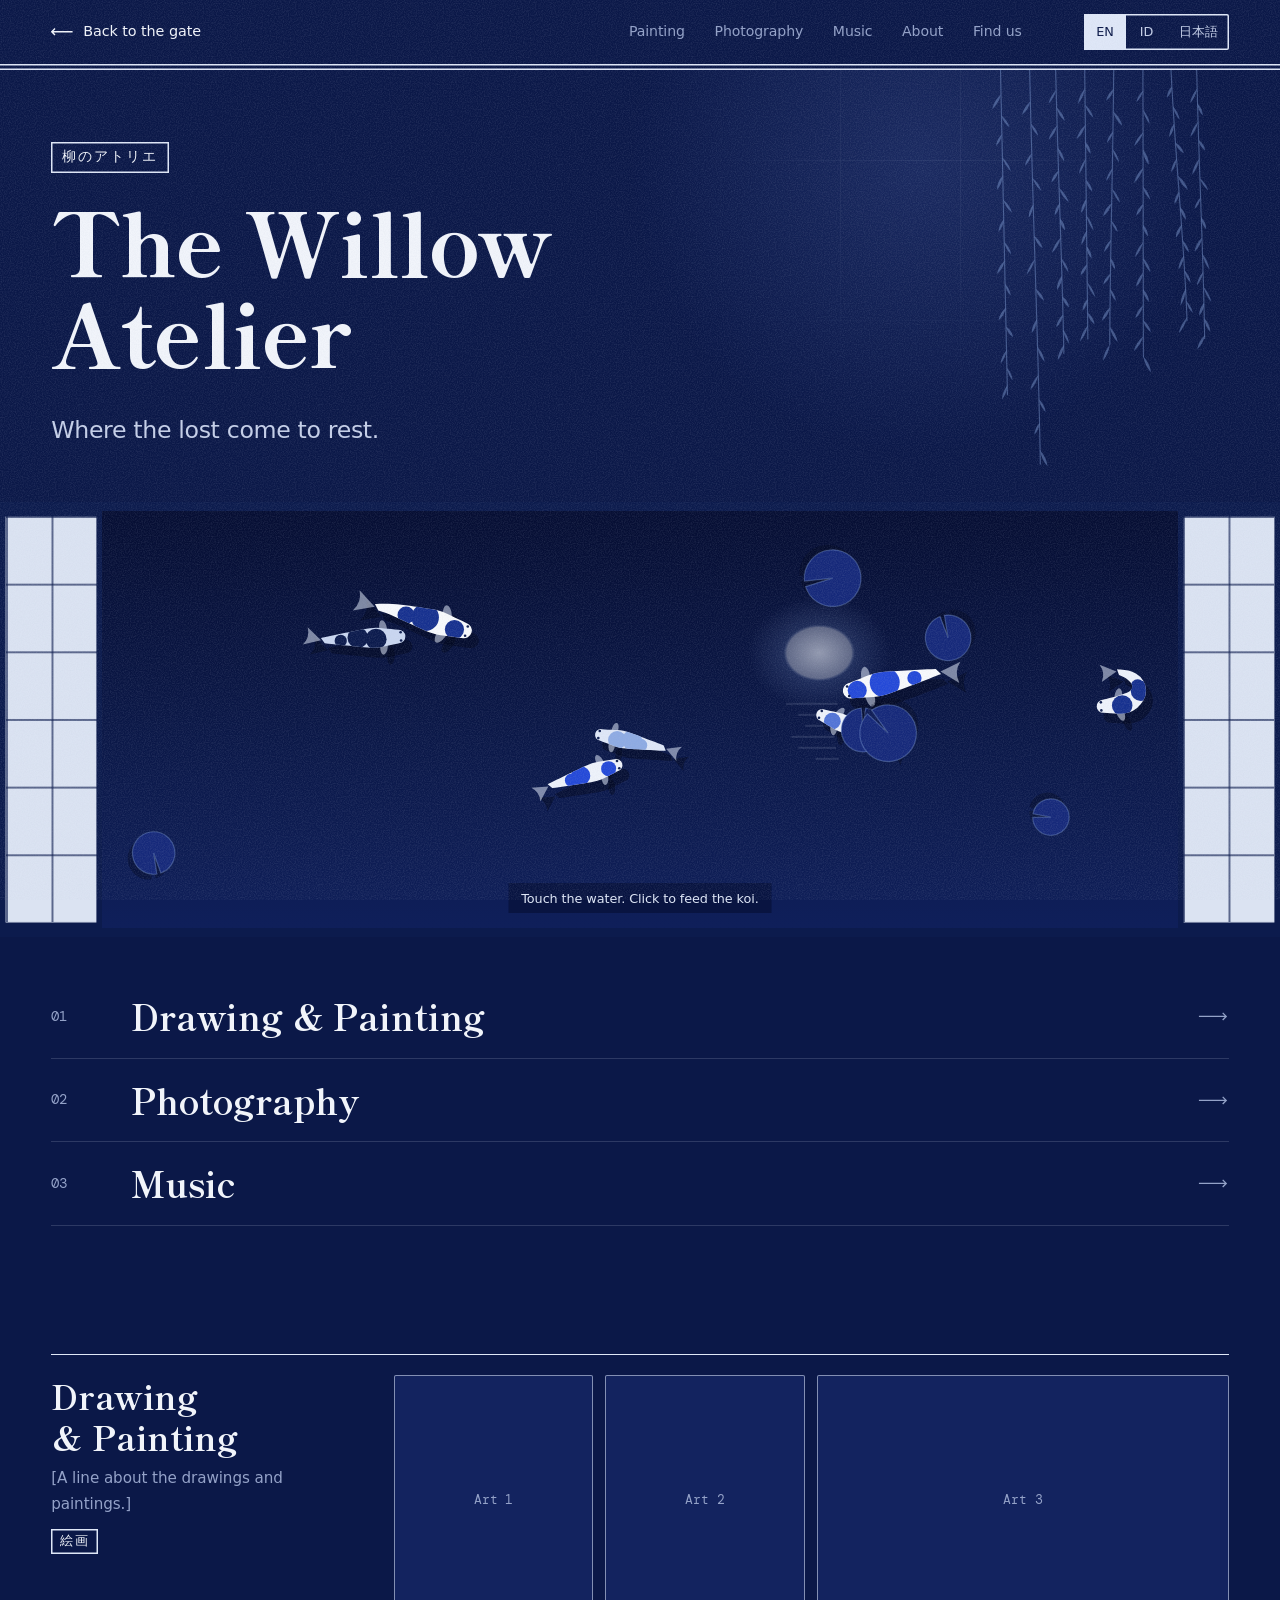
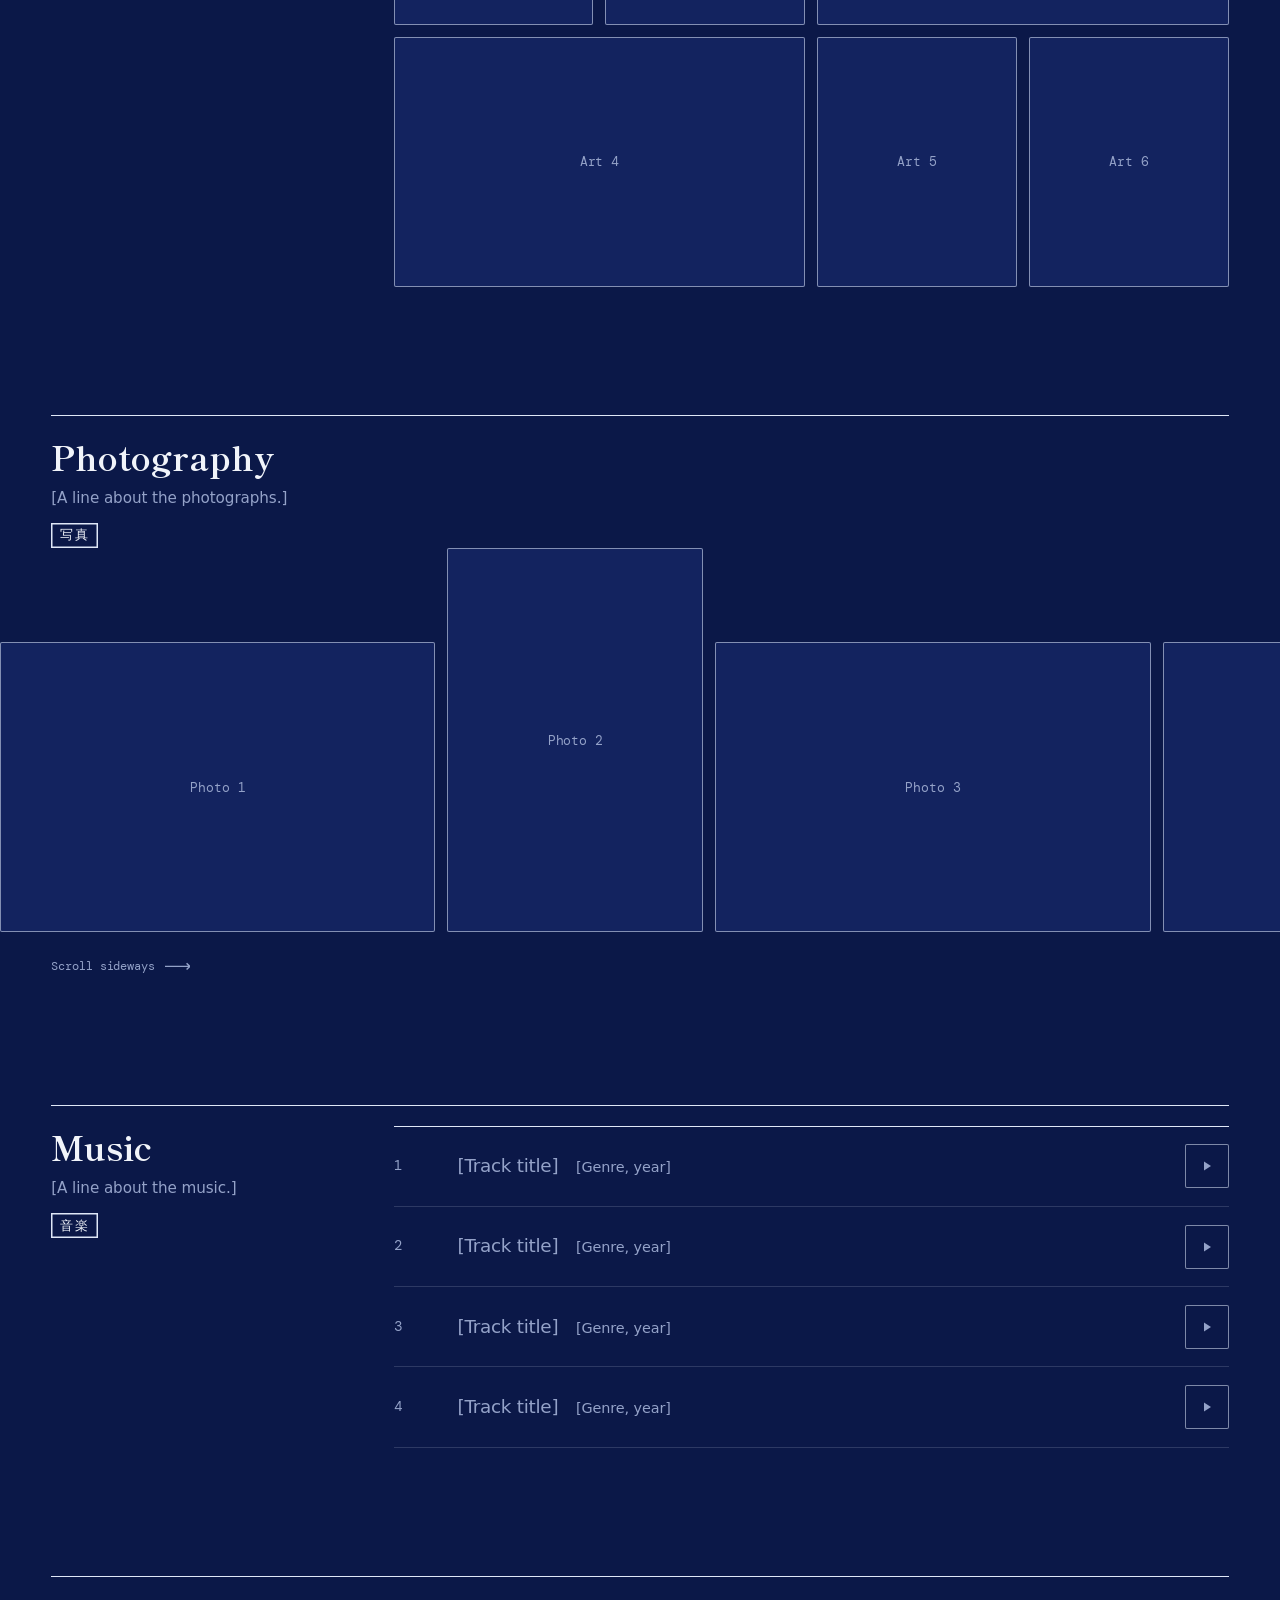
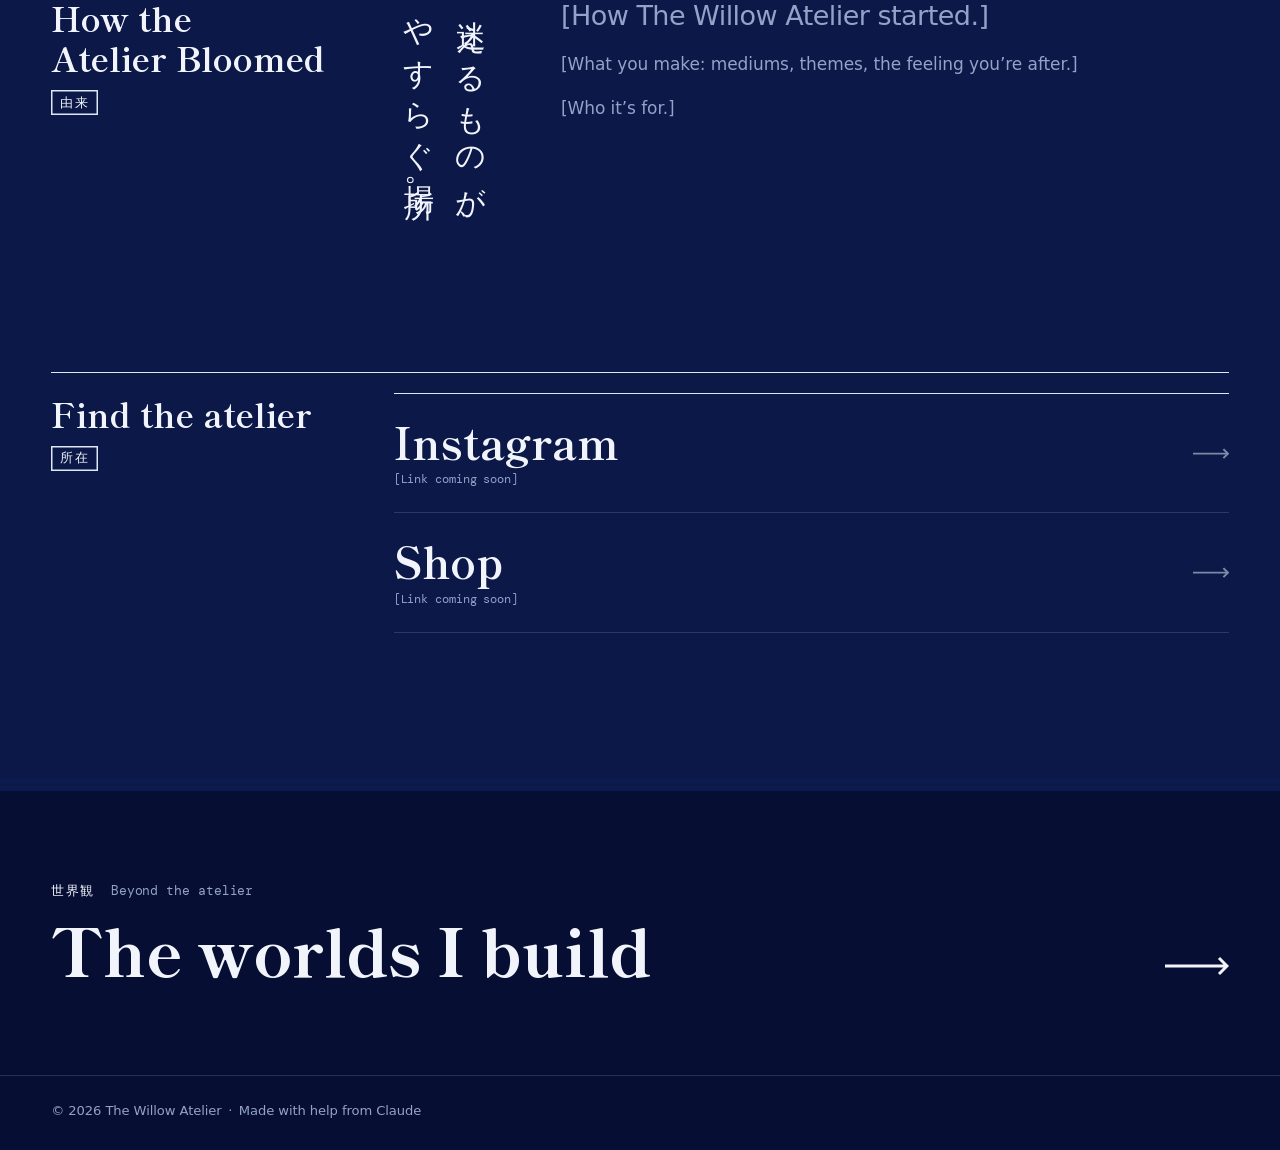
==== art/index.html @ 63b0435c "Shoji, playable: a night garden gate, a QA test runner, a koi pond The gate is now the night garden:" ====
<!doctype html>
<html lang="en" class="theme-dark">
<head>
  <meta charset="utf-8">
  <meta name="viewport" content="width=device-width, initial-scale=1, viewport-fit=cover">
  <title data-i18n="meta.art.title">The Willow Atelier</title>
  <meta name="description" content="Where the lost come to rest. Drawing and painting, photography and music from The Willow Atelier." data-i18n-attr="content:meta.art.desc">
  <meta name="author" content="Kevin Judhistira Girsang">
  <meta name="theme-color" content="#0b1848">
  <link rel="canonical" href="https://kjudhist.github.io/art/">

  <meta property="og:type" content="website">
  <meta property="og:site_name" content="The Willow Atelier">
  <meta property="og:url" content="https://kjudhist.github.io/art/">
  <meta property="og:title" content="The Willow Atelier">
  <meta property="og:description" content="Where the lost come to rest. Drawing and painting, photography and music from The Willow Atelier.">
  <meta property="og:image" content="https://kjudhist.github.io/assets/og/og-art.jpg">
  <meta property="og:image:width" content="1200">
  <meta property="og:image:height" content="630">
  <meta property="og:image:alt" content="The Willow Atelier: drawing and painting, photography, music.">
  <meta property="og:locale" content="en_US">
  <meta property="og:locale:alternate" content="id_ID">
  <meta property="og:locale:alternate" content="ja_JP">
  <meta name="twitter:card" content="summary_large_image">
  <meta name="twitter:title" content="The Willow Atelier">
  <meta name="twitter:description" content="Where the lost come to rest. Drawing and painting, photography and music from The Willow Atelier.">
  <meta name="twitter:image" content="https://kjudhist.github.io/assets/og/og-art.jpg">

  <link rel="icon" href="../assets/icons/favicon.ico" sizes="32x32">
  <link rel="icon" href="../assets/icons/favicon.svg" type="image/svg+xml">
  <link rel="apple-touch-icon" href="../assets/icons/apple-touch-icon.png">
  <link rel="manifest" href="../assets/icons/site.webmanifest">

  <link rel="preconnect" href="https://fonts.googleapis.com">
  <link rel="preconnect" href="https://fonts.gstatic.com" crossorigin>
  <link rel="stylesheet" href="https://fonts.googleapis.com/css2?family=DM+Mono:wght@400;500&family=Shippori+Mincho+B1:wght@500;700;800&family=Zen+Kaku+Gothic+New:wght@400;500;700&display=swap">
  <link rel="stylesheet" href="../css/base.css">
  <link rel="stylesheet" href="../css/art.css">

  <script src="../js/i18n.js"></script>
  <script src="../js/main.js" defer></script>
  <script src="../js/art.js" defer></script>
  <script src="../js/pond.js" defer></script>
</head>
<body class="art">
  <a class="skip-link" href="#main" data-i18n="common.skip">Skip to content</a>

  <header class="topbar topbar--sticky">
    <a class="back-link" href="../" data-transition="dark" data-testid="back-to-gate">
      <svg class="back-link__arrow" viewBox="0 0 28 10" aria-hidden="true" focusable="false"><path d="M27 5H1M5 1 1 5l4 4" fill="none" stroke="currentColor" stroke-width="1.75"/></svg>
      <span class="back-link__full" data-i18n="common.back">Back to the gate</span>
      <span class="back-link__short" data-i18n="common.backShort">Gate</span>
    </a>

    <nav class="nav" aria-label="Sections" data-i18n-attr="aria-label:art.nav.label" data-nav>
      <button class="nav__toggle" type="button" aria-expanded="false" aria-controls="art-nav" aria-label="Menu" data-i18n-attr="aria-label:common.menu" data-testid="nav-toggle"><span class="nav__toggle-lines"></span></button>
      <ul class="nav__list" id="art-nav">
        <li><a class="nav__link" href="#painting" data-i18n="art.nav.painting" data-testid="nav-painting">Painting</a></li>
        <li><a class="nav__link" href="#photography" data-i18n="art.nav.photo" data-testid="nav-photography">Photography</a></li>
        <li><a class="nav__link" href="#music" data-i18n="art.nav.music" data-testid="nav-music">Music</a></li>
        <li><a class="nav__link" href="#about" data-i18n="art.nav.about" data-testid="nav-about">About</a></li>
        <li><a class="nav__link" href="#links" data-i18n="art.nav.links" data-testid="nav-links">Find us</a></li>
      </ul>
    </nav>

    <div class="topbar__end">
      <div class="lang" role="group" aria-label="Language" data-i18n-attr="aria-label:common.lang" data-testid="lang-switcher">
        <button class="lang__opt" type="button" lang="en" title="English" aria-label="English" aria-pressed="true" data-lang-option="en" data-testid="lang-option-en">EN</button>
        <button class="lang__opt" type="button" lang="id" title="Bahasa Indonesia" aria-label="Bahasa Indonesia" aria-pressed="false" data-lang-option="id" data-testid="lang-option-id">ID</button>
        <button class="lang__opt" type="button" lang="ja" title="日本語" aria-label="日本語" aria-pressed="false" data-lang-option="ja" data-testid="lang-option-ja">日本語</button>
      </div>
    </div>
  </header>

  <main id="main">

    <!-- Hero: the name, and an index of the three kinds of work -->
    <section class="art-hero" id="top" data-testid="section-hero">
      <div class="willow " aria-hidden="true" data-willow>
        <svg viewBox="0 0 300 520" focusable="false">
          <g class="willow__strand" style="--x:30px;--k:2.9"><g class="willow__sway" style="--t:5.9s;--d:-2.7s"><path class="willow__stem" d="M30,-6 C30.6,143.4 32.8,286.8 33.1,409.8"/><path class="willow__leaves" d="M30.2,38.6 Q21.7,45.9 19.1,56.8 Q27.6,49.5 30.2,38.6 M30.4,64.8 Q33.0,73.9 40.4,79.8 Q37.8,70.7 30.4,64.8 M30.6,87.9 Q24.4,93.7 23.3,102.2 Q29.5,96.3 30.6,87.9 M30.8,116.4 Q33.8,126.4 41.3,133.7 Q38.4,123.6 30.8,116.4 M31.0,138.7 Q24.1,146.0 23.6,156.1 Q30.5,148.7 31.0,138.7 M31.3,168.8 Q33.9,178.5 41.8,184.7 Q39.2,174.9 31.3,168.8 M31.5,193.1 Q25.3,199.4 24.8,208.2 Q31.0,201.9 31.5,193.1 M31.7,220.5 Q33.3,229.7 40.2,236.1 Q38.6,226.9 31.7,220.5 M32.0,243.9 Q24.2,250.3 22.2,260.2 Q29.9,253.8 32.0,243.9 M32.2,272.7 Q32.9,281.1 38.8,287.1 Q38.1,278.7 32.2,272.7 M32.5,302.0 Q25.0,307.9 23.4,317.3 Q30.8,311.4 32.5,302.0 M32.6,325.2 Q34.0,333.6 41.1,338.4 Q39.7,330.0 32.6,325.2 M32.8,354.3 Q26.4,361.3 25.0,370.7 Q31.4,363.7 32.8,354.3 M33.0,376.1 Q33.9,384.9 39.8,391.7 Q38.8,382.8 33.0,376.1 M33.1,397.7 Q26.9,405.3 26.3,415.1 Q32.5,407.5 33.1,397.7"/></g></g>
          <g class="willow__strand" style="--x:66px;--k:1.7"><g class="willow__sway" style="--t:7.6s;--d:-4.8s"><path class="willow__stem" d="M66,-6 C67.9,173.4 74.4,346.7 75.3,495.4"/><path class="willow__leaves" d="M66.7,47.6 Q58.6,53.9 56.3,63.8 Q64.4,57.6 66.7,47.6 M67.1,75.1 Q69.1,84.0 76.1,89.9 Q74.1,81.0 67.1,75.1 M67.8,111.8 Q61.0,117.9 59.3,126.9 Q66.1,120.8 67.8,111.8 M68.4,141.7 Q71.5,151.3 79.3,157.7 Q76.2,148.1 68.4,141.7 M69.1,174.7 Q63.4,181.7 63.5,190.7 Q69.2,183.7 69.1,174.7 M70.0,213.1 Q72.4,222.8 80.3,228.8 Q78.0,219.1 70.0,213.1 M70.7,241.9 Q63.0,250.2 60.2,261.2 Q67.9,252.9 70.7,241.9 M71.5,278.9 Q73.8,288.1 81.6,293.3 Q79.4,284.2 71.5,278.9 M72.4,316.1 Q66.2,323.5 65.9,333.2 Q72.1,325.8 72.4,316.1 M73.1,350.4 Q74.4,361.0 81.7,368.8 Q80.4,358.2 73.1,350.4 M73.8,384.9 Q65.9,392.5 63.6,403.2 Q71.5,395.6 73.8,384.9 M74.4,415.0 Q75.7,424.3 82.6,430.9 Q81.2,421.5 74.4,415.0 M74.8,444.1 Q68.7,450.1 68.1,458.6 Q74.2,452.6 74.8,444.1 M75.2,477.7 Q76.6,489.1 84.3,497.6 Q82.9,486.2 75.2,477.7"/></g></g>
          <g class="willow__strand" style="--x:98px;--k:2.5"><g class="willow__sway" style="--t:5.1s;--d:-4.7s"><path class="willow__stem" d="M98,-6 C99.2,125.5 103.5,251.1 104.1,358.7"/><path class="willow__leaves" d="M98.4,33.3 Q91.3,40.3 88.8,50.1 Q96.0,43.0 98.4,33.3 M98.8,55.0 Q101.0,65.1 108.8,71.7 Q106.6,61.7 98.8,55.0 M99.1,77.1 Q91.2,84.2 88.5,94.6 Q96.4,87.4 99.1,77.1 M99.6,104.5 Q100.8,114.3 107.6,121.4 Q106.4,111.6 99.6,104.5 M100.2,132.6 Q92.7,138.2 91.0,147.4 Q98.4,141.8 100.2,132.6 M100.6,154.2 Q103.7,164.8 112.4,171.9 Q109.2,161.2 100.6,154.2 M101.0,173.1 Q95.0,179.3 94.7,188.0 Q100.7,181.8 101.0,173.1 M101.4,191.8 Q101.1,200.4 107.3,206.4 Q107.6,197.8 101.4,191.8 M101.9,215.5 Q93.6,223.1 90.8,234.0 Q99.1,226.4 101.9,215.5 M102.4,241.0 Q104.4,250.9 111.2,258.2 Q109.3,248.3 102.4,241.0 M102.8,262.6 Q96.3,269.9 96.5,279.7 Q103.0,272.4 102.8,262.6 M103.3,288.6 Q104.2,297.0 111.3,301.7 Q110.3,293.3 103.3,288.6 M103.6,310.2 Q96.3,316.4 95.0,325.8 Q102.3,319.6 103.6,310.2 M103.8,329.6 Q104.7,339.0 110.7,346.4 Q109.8,336.9 103.8,329.6 M104.0,347.9 Q97.2,355.8 96.4,366.3 Q103.3,358.3 104.0,347.9"/></g></g>
          <g class="willow__strand" style="--x:134px;--k:2.2"><g class="willow__sway" style="--t:6.8s;--d:-2.0s"><path class="willow__stem" d="M134,-6 C134.1,119.3 134.4,238.6 134.4,340.8"/><path class="willow__leaves" d="M134.0,31.4 Q126.8,39.6 125.1,50.4 Q132.3,42.2 134.0,31.4 M134.1,51.5 Q136.7,61.1 144.2,67.6 Q141.5,58.0 134.1,51.5 M134.1,76.4 Q125.8,83.1 123.2,93.5 Q131.5,86.8 134.1,76.4 M134.1,97.9 Q134.0,106.3 140.2,112.0 Q140.4,103.6 134.1,97.9 M134.1,118.1 Q127.3,126.3 125.4,136.7 Q132.2,128.6 134.1,118.1 M134.2,144.3 Q135.0,153.0 141.8,158.6 Q141.0,149.8 134.2,144.3 M134.2,167.8 Q127.8,175.3 127.7,185.1 Q134.0,177.6 134.2,167.8 M134.2,187.7 Q136.2,198.4 143.0,206.7 Q141.1,196.1 134.2,187.7 M134.3,207.1 Q128.0,214.5 127.5,224.2 Q133.7,216.8 134.3,207.1 M134.3,226.5 Q134.1,235.1 140.1,241.3 Q140.3,232.7 134.3,226.5 M134.3,248.2 Q127.2,253.1 126.2,261.7 Q133.3,256.8 134.3,248.2 M134.4,270.4 Q136.9,280.8 144.2,288.7 Q141.6,278.3 134.4,270.4 M134.4,291.6 Q128.2,297.2 128.1,305.5 Q134.3,299.9 134.4,291.6 M134.4,307.8 Q135.7,316.9 142.9,322.4 Q141.6,313.4 134.4,307.8 M134.4,324.0 Q126.7,332.4 124.6,343.5 Q132.3,335.2 134.4,324.0"/></g></g>
          <g class="willow__strand" style="--x:170px;--k:1.4"><g class="willow__sway" style="--t:6.1s;--d:-3.3s"><path class="willow__stem" d="M170,-6 C168.5,121.7 163.4,243.4 162.7,347.7"/><path class="willow__leaves" d="M169.5,32.1 Q162.0,37.6 160.1,46.6 Q167.6,41.2 169.5,32.1 M168.9,59.9 Q171.5,70.6 180.0,77.6 Q177.4,66.9 168.9,59.9 M168.4,84.6 Q162.3,90.2 160.8,98.4 Q167.0,92.8 168.4,84.6 M167.9,106.0 Q169.5,115.4 175.8,122.6 Q174.2,113.2 167.9,106.0 M167.4,129.7 Q161.0,136.5 159.5,145.6 Q165.8,138.8 167.4,129.7 M166.7,154.9 Q169.4,165.1 176.7,172.5 Q174.1,162.4 166.7,154.9 M166.2,173.1 Q157.8,179.0 155.2,189.0 Q163.6,183.1 166.2,173.1 M165.7,194.5 Q167.3,202.7 173.5,208.3 Q171.9,200.1 165.7,194.5 M165.1,218.1 Q157.9,224.0 156.1,233.1 Q163.3,227.2 165.1,218.1 M164.5,240.8 Q164.5,248.9 170.1,254.7 Q170.2,246.6 164.5,240.8 M164.1,260.1 Q156.8,265.1 154.8,273.5 Q162.0,268.6 164.1,260.1 M163.7,278.8 Q164.5,287.4 170.6,293.7 Q169.7,285.1 163.7,278.8 M163.2,301.5 Q155.1,308.0 153.0,318.2 Q161.2,311.7 163.2,301.5 M162.9,325.4 Q164.7,336.3 172.4,344.3 Q170.6,333.4 162.9,325.4 M162.7,347.4 Q155.3,355.9 154.0,367.1 Q161.3,358.6 162.7,347.4"/></g></g>
          <g class="willow__strand" style="--x:206px;--k:2.8"><g class="willow__sway" style="--t:5.5s;--d:-0.2s"><path class="willow__stem" d="M206,-6 C205.1,127.2 202.0,254.3 201.6,363.3"/><path class="willow__leaves" d="M205.7,33.8 Q199.1,39.6 197.0,48.1 Q203.6,42.3 205.7,33.8 M205.4,57.7 Q207.0,67.7 213.5,75.5 Q211.9,65.5 205.4,57.7 M205.1,85.5 Q196.8,92.1 193.6,102.2 Q201.9,95.6 205.1,85.5 M204.8,106.9 Q204.8,117.4 211.5,125.5 Q211.5,115.0 204.8,106.9 M204.5,129.1 Q195.8,136.5 192.9,147.5 Q201.6,140.1 204.5,129.1 M204.1,153.1 Q205.6,162.2 212.5,168.2 Q211.0,159.2 204.1,153.1 M203.8,174.0 Q196.5,179.3 194.9,188.2 Q202.3,182.9 203.8,174.0 M203.4,199.4 Q203.4,207.9 209.4,213.9 Q209.4,205.4 203.4,199.4 M203.1,221.0 Q195.4,228.7 192.7,239.3 Q200.4,231.6 203.1,221.0 M202.8,240.5 Q204.6,250.8 211.9,258.2 Q210.2,247.9 202.8,240.5 M202.6,258.6 Q195.0,265.7 193.7,275.9 Q201.3,268.9 202.6,258.6 M202.3,278.8 Q202.8,288.2 209.5,294.8 Q208.9,285.5 202.3,278.8 M202.1,298.8 Q194.4,305.1 192.2,314.8 Q199.9,308.5 202.1,298.8 M201.9,316.9 Q204.1,326.2 211.5,332.4 Q209.3,323.0 201.9,316.9 M201.7,337.1 Q193.0,344.2 189.9,355.1 Q198.6,347.9 201.7,337.1 M201.6,361.7 Q203.1,373.1 210.8,381.6 Q209.2,370.3 201.6,361.7"/></g></g>
          <g class="willow__strand" style="--x:240px;--k:2.9"><g class="willow__sway" style="--t:6.8s;--d:-2.8s"><path class="willow__stem" d="M240,-6 C243.2,111.5 254.4,223.1 255.9,318.7"/><path class="willow__leaves" d="M241.2,29.1 Q235.1,34.5 234.9,42.7 Q241.0,37.3 241.2,29.1 M242.2,53.4 Q243.7,63.0 250.3,70.0 Q248.8,60.5 242.2,53.4 M243.3,75.0 Q237.2,82.0 237.1,91.2 Q243.2,84.3 243.3,75.0 M244.6,98.3 Q246.8,107.2 254.8,111.7 Q252.5,102.9 244.6,98.3 M245.7,118.2 Q239.6,125.4 238.8,134.8 Q245.0,127.7 245.7,118.2 M247.0,139.1 Q250.2,149.9 259.3,156.6 Q256.1,145.8 247.0,139.1 M248.2,158.9 Q242.3,165.3 242.4,174.0 Q248.3,167.6 248.2,158.9 M249.4,177.9 Q249.9,187.1 256.5,193.5 Q256.0,184.3 249.4,177.9 M250.7,199.6 Q244.0,205.9 243.4,215.2 Q250.2,208.9 250.7,199.6 M251.9,219.2 Q253.1,228.0 259.7,234.1 Q258.4,225.3 251.9,219.2 M252.9,238.0 Q246.7,245.3 246.2,254.9 Q252.4,247.6 252.9,238.0 M253.8,256.2 Q254.7,265.1 261.1,271.4 Q260.2,262.5 253.8,256.2 M254.8,278.8 Q248.5,288.2 248.1,299.5 Q254.4,290.1 254.8,278.8 M255.3,293.8 Q257.0,302.5 263.2,308.8 Q261.6,300.1 255.3,293.8 M255.9,314.3 Q248.0,322.5 245.4,333.5 Q253.2,325.3 255.9,314.3"/></g></g>
          <g class="willow__strand" style="--x:272px;--k:1.6"><g class="willow__sway" style="--t:6.8s;--d:-3.0s"><path class="willow__stem" d="M272,-6 C273.5,119.2 278.8,238.4 279.5,340.6"/><path class="willow__leaves" d="M272.6,31.4 Q265.6,39.1 263.8,49.3 Q270.7,41.6 272.6,31.4 M272.9,50.0 Q273.2,58.7 279.4,64.9 Q279.1,56.2 272.9,50.0 M273.4,72.1 Q265.9,80.3 263.7,91.2 Q271.1,83.0 273.4,72.1 M273.9,94.9 Q275.0,103.2 282.0,108.0 Q280.9,99.6 273.9,94.9 M274.5,118.2 Q267.0,126.6 265.5,137.7 Q273.0,129.3 274.5,118.2 M275.1,142.3 Q278.0,151.3 285.3,157.2 Q282.4,148.2 275.1,142.3 M275.8,165.9 Q269.6,171.6 268.3,180.0 Q274.4,174.2 275.8,165.9 M276.4,190.2 Q276.4,198.9 282.4,205.1 Q282.5,196.4 276.4,190.2 M277.1,215.6 Q269.4,222.4 267.8,232.6 Q275.4,225.7 277.1,215.6 M277.6,235.6 Q279.2,246.3 286.0,254.7 Q284.5,244.0 277.6,235.6 M278.2,257.6 Q271.6,264.8 270.2,274.4 Q276.7,267.3 278.2,257.6 M278.6,276.0 Q281.1,286.6 288.2,295.0 Q285.7,284.3 278.6,276.0 M279.0,296.1 Q272.7,302.6 272.8,311.6 Q279.0,305.1 279.0,296.1 M279.3,315.1 Q279.8,324.8 286.5,331.8 Q285.9,322.1 279.3,315.1 M279.5,335.8 Q271.8,342.8 270.2,353.0 Q277.9,346.1 279.5,335.8"/></g></g>
        </svg>
      </div>
      <div class="wrap">
        <p class="art-hero__jp" lang="ja" aria-hidden="true">柳のアトリエ</p>
        <h1 class="art-hero__title unveil" translate="no">The Willow Atelier</h1>
        <p class="art-hero__tagline" data-i18n="art.tagline">Where the lost come to rest.</p>
      </div>

      <!-- the koi pond, seen from the engawa with its screens pushed back (js/pond.js).
           Without scripts it shows the garden under the moon. -->
      <div class="pond" data-pond>
        <div class="pond__water" aria-hidden="true">
          <div class="pond__still"><svg viewBox="0 0 1600 420" preserveAspectRatio="xMidYMax slice" focusable="false"><defs><linearGradient id="sky-night-4" x1="0" y1="0" x2="0" y2="1"><stop offset="0" stop-color="#050c2e"/><stop offset=".6" stop-color="#0b1848"/><stop offset="1" stop-color="#13235f"/></linearGradient></defs><rect width="1600" height="420" fill="url(#sky-night-4)"/><g fill="#dfe7f7" class="view__stars"><circle cx="377.7" cy="23.8" r="2.2"/><circle cx="766.2" cy="20.8" r="1.1"/><circle cx="642.5" cy="212" r="1.1"/><circle cx="355.1" cy="124" r="1.8"/><circle cx="1247.6" cy="191" r="1.8"/><circle cx="343" cy="214.2" r="1.8"/><circle cx="1280.7" cy="44.7" r="1.8"/><circle cx="463.4" cy="200.4" r="1.8"/><circle cx="138.7" cy="140" r="2.2"/><circle cx="809.5" cy="41.1" r="2.2"/><circle cx="448" cy="218.2" r="1.8"/><circle cx="11.5" cy="67.4" r="1.8"/><circle cx="1356.9" cy="117.4" r="2.2"/><circle cx="678" cy="66.6" r="2.2"/><circle cx="258.1" cy="70.5" r="1.1"/><circle cx="129.7" cy="106.9" r="1.8"/><circle cx="830.2" cy="149.7" r="1.8"/><circle cx="232.1" cy="155.6" r="1.1"/><circle cx="660.5" cy="46.8" r="2.2"/><circle cx="442.1" cy="82.2" r="1.8"/><circle cx="1015.1" cy="45.9" r="1.8"/><circle cx="161.6" cy="14.2" r="1.4"/><circle cx="444" cy="134.5" r="1.4"/><circle cx="195.4" cy="215.9" r="1.8"/><circle cx="734.4" cy="9.9" r="1.1"/><circle cx="1433.5" cy="220.5" r="1.8"/><circle cx="29.1" cy="66.8" r="1.4"/><circle cx="1240.4" cy="94.8" r="1.1"/><circle cx="469.5" cy="44.2" r="2.2"/><circle cx="467.2" cy="57.8" r="1.4"/><circle cx="530.1" cy="2.2" r="1.1"/><circle cx="727.7" cy="84.4" r="1.8"/><circle cx="1595.5" cy="132" r="2.2"/><circle cx="1570.8" cy="97.9" r="1.4"/><circle cx="181.8" cy="14.4" r="1.4"/><circle cx="952.9" cy="224.2" r="1.1"/><circle cx="874" cy="134.6" r="1.8"/><circle cx="1596.2" cy="28.2" r="1.8"/><circle cx="1238.1" cy="94.6" r="1.4"/><circle cx="764.4" cy="55.9" r="2.2"/><circle cx="787.1" cy="50.6" r="2.2"/><circle cx="397.7" cy="205.4" r="1.4"/><circle cx="797.7" cy="7.3" r="1.8"/><circle cx="405.4" cy="121.4" r="1.4"/><circle cx="667.4" cy="60.4" r="1.8"/><circle cx="82" cy="214.4" r="1.1"/><circle cx="1584.9" cy="93.1" r="1.1"/><circle cx="790.9" cy="21.5" r="1.4"/><circle cx="1487.9" cy="132.2" r="1.4"/><circle cx="538.5" cy="151.7" r="1.8"/><circle cx="1303.7" cy="122" r="1.8"/><circle cx="541.6" cy="90.6" r="2.2"/><circle cx="119" cy="224.3" r="1.4"/><circle cx="71.3" cy="207.7" r="1.4"/><circle cx="1226.9" cy="62.2" r="1.1"/><circle cx="1392.1" cy="158.9" r="2.2"/><circle cx="910.7" cy="172.4" r="2.2"/><circle cx="349.7" cy="0.8" r="1.4"/><circle cx="21" cy="202.5" r="1.1"/><circle cx="633.3" cy="177.8" r="2.2"/><circle cx="1404.6" cy="127.2" r="1.4"/><circle cx="259" cy="140.5" r="2.2"/><circle cx="1464.4" cy="101.6" r="1.1"/><circle cx="54.7" cy="137.3" r="2.2"/><circle cx="897.3" cy="59.4" r="1.4"/><circle cx="66.2" cy="18.4" r="1.1"/><circle cx="475.1" cy="80.1" r="1.1"/><circle cx="136.2" cy="125.5" r="2.2"/><circle cx="328.6" cy="225.6" r="2.2"/><circle cx="373.9" cy="112.4" r="2.2"/><circle cx="152.2" cy="26.4" r="1.8"/><circle cx="820" cy="100.2" r="2.2"/><circle cx="107.1" cy="203.6" r="1.4"/><circle cx="1019.1" cy="214.8" r="2.2"/><circle cx="675.9" cy="184.4" r="1.4"/><circle cx="594.6" cy="37.6" r="1.4"/><circle cx="522.5" cy="198.6" r="1.8"/><circle cx="867" cy="208.8" r="1.4"/><circle cx="8.9" cy="72" r="1.1"/><circle cx="778.4" cy="165.3" r="2.2"/></g><circle cx="770" cy="126" r="58" fill="#eef2fa"/><circle cx="770" cy="126" r="96" fill="#8eabe3" fill-opacity=".09"/><rect x="693.9" y="135.8" width="264.2" height="14" rx="7" fill="#2a3f8f" opacity=".8"/><rect x="336.4" y="106.7" width="227" height="14" rx="7" fill="#2a3f8f" opacity=".8"/><rect x="42" y="90.7" width="318.2" height="14" rx="7" fill="#2a3f8f" opacity=".8"/><path d="M-160,249.9 Q-160,249.9 -80,243.3 Q0,236.8 80,243.4 Q160,249.9 240,247.6 Q320,245.4 400,241.5 Q480,237.7 560,244.3 Q640,250.9 720,243.2 Q800,235.4 880,234.3 Q960,233.1 1040,236.2 Q1120,239.4 1200,235.4 Q1280,231.3 1360,228.8 Q1440,226.3 1520,232.5 Q1600,238.7 1680,245.7 L1760,1100 L-160,1100 Z" fill="#16297a"/><path d="M-200,272.4 Q-200,272.4 -100,273.8 Q0,275.2 100,277.8 Q200,280.4 300,281.4 Q400,282.5 500,281.7 Q600,280.9 700,275.8 Q800,270.8 900,280.6 Q1000,290.4 1100,279.3 Q1200,268.1 1300,277.1 Q1400,286 1500,284.2 Q1600,282.4 1700,285.6 L1800,1100 L-200,1100 Z" fill="#13235f"/><path d="M-240,309 Q-240,309 -120,315.9 Q0,322.7 120,325.8 Q240,328.9 360,322 Q480,315.1 600,315.6 Q720,316.1 840,313.8 Q960,311.4 1080,319.9 Q1200,328.4 1320,325 Q1440,321.7 1560,320.7 L1840,1100 L-240,1100 Z" fill="#0f1d52"/><path d="M-280,365.8 Q-280,365.8 -140,359.8 Q0,353.8 140,356.2 Q280,358.7 420,362.7 Q560,366.8 700,360.4 Q840,354 980,354.7 Q1120,355.5 1260,362.7 Q1400,370 1540,367 L1880,1100 L-280,1100 Z" fill="#0a1644"/></svg></div>
          <canvas class="pond__canvas"></canvas>
        </div>
        <div class="shoji pond__side pond__side--l" aria-hidden="true"></div>
        <div class="shoji pond__side pond__side--r" aria-hidden="true"></div>
        <p class="pond__hint" data-i18n="art.pond.hint" hidden>Touch the water. Click to feed the koi.</p>
      </div>

      <div class="wrap">
        <nav class="index" aria-label="What the atelier makes" data-i18n-attr="aria-label:art.index.label" data-testid="art-index">
          <ol class="index__list">
            <li><a class="index__link" href="#painting" data-testid="index-painting"><span class="index__no mono" aria-hidden="true">01</span><span class="index__name" data-i18n="art.painting.title">Drawing &amp; Painting</span><svg class="arrow" viewBox="0 0 32 10" aria-hidden="true" focusable="false"><path d="M0 5h31M27 1l4 4-4 4" fill="none" stroke="currentColor" stroke-width="1.5"/></svg></a></li>
            <li><a class="index__link" href="#photography" data-testid="index-photography"><span class="index__no mono" aria-hidden="true">02</span><span class="index__name" data-i18n="art.photo.title">Photography</span><svg class="arrow" viewBox="0 0 32 10" aria-hidden="true" focusable="false"><path d="M0 5h31M27 1l4 4-4 4" fill="none" stroke="currentColor" stroke-width="1.5"/></svg></a></li>
            <li><a class="index__link" href="#music" data-testid="index-music"><span class="index__no mono" aria-hidden="true">03</span><span class="index__name" data-i18n="art.music.title">Music</span><svg class="arrow" viewBox="0 0 32 10" aria-hidden="true" focusable="false"><path d="M0 5h31M27 1l4 4-4 4" fill="none" stroke="currentColor" stroke-width="1.5"/></svg></a></li>
          </ol>
        </nav>
      </div>
    </section>

    <!-- Drawing & painting -->
    <section class="section room" id="painting" aria-labelledby="painting-title" data-testid="section-painting">
      <div class="wrap">
        <header class="sec-head" data-reveal>
          <div>
            <h2 class="section-title" id="painting-title" data-i18n="art.painting.title">Drawing &amp; Painting</h2>
            <p class="room__text ph" data-i18n="art.painting.text">[A line about the drawings and paintings.]</p>
          </div>
          <p class="sec-head__jp" lang="ja" aria-hidden="true">絵画</p>
        </header>

        <!-- Placeholders. To show a real piece, swap a frame's <div class="slot"> for:
             <button class="work__open" type="button" data-view data-title="Title" data-meta="Medium, Year">
               <img src="../assets/art/painting-1.jpg" alt="What the piece shows" width="1200" height="1700" loading="lazy">
             </button>
             piece--wide makes a landscape frame. -->
        <div class="wall">
          <figure class="piece" data-reveal data-testid="painting-1"><div class="slot"><span><span data-i18n="art.slot">Art</span> 1</span></div></figure>
          <figure class="piece" data-reveal style="--delay: .06s" data-testid="painting-2"><div class="slot"><span><span data-i18n="art.slot">Art</span> 2</span></div></figure>
          <figure class="piece piece--wide" data-reveal style="--delay: .12s" data-testid="painting-3"><div class="slot"><span><span data-i18n="art.slot">Art</span> 3</span></div></figure>
          <figure class="piece piece--wide" data-reveal data-testid="painting-4"><div class="slot"><span><span data-i18n="art.slot">Art</span> 4</span></div></figure>
          <figure class="piece" data-reveal style="--delay: .06s" data-testid="painting-5"><div class="slot"><span><span data-i18n="art.slot">Art</span> 5</span></div></figure>
          <figure class="piece" data-reveal style="--delay: .12s" data-testid="painting-6"><div class="slot"><span><span data-i18n="art.slot">Art</span> 6</span></div></figure>
        </div>
      </div>
    </section>

    <!-- Photography, scrolled sideways -->
    <section class="section room room--photo" id="photography" aria-labelledby="photo-title" data-testid="section-photography">
      <div class="wrap">
        <header class="sec-head" data-reveal>
          <div>
            <h2 class="section-title" id="photo-title" data-i18n="art.photo.title">Photography</h2>
            <p class="room__text ph" data-i18n="art.photo.text">[A line about the photographs.]</p>
          </div>
          <p class="sec-head__jp" lang="ja" aria-hidden="true">写真</p>
        </header>
      </div>

      <div class="album" data-reveal>
        <div class="strip" tabindex="0" role="region" aria-label="Photographs, scroll sideways" data-i18n-attr="aria-label:art.photo.label">
          <!-- Same swap as the paintings; print--tall makes a portrait print. -->
          <ul class="strip__track">
            <li class="print" data-testid="photo-1"><div class="slot"><span><span data-i18n="art.slot.photo">Photo</span> 1</span></div></li>
            <li class="print print--tall" data-testid="photo-2"><div class="slot"><span><span data-i18n="art.slot.photo">Photo</span> 2</span></div></li>
            <li class="print" data-testid="photo-3"><div class="slot"><span><span data-i18n="art.slot.photo">Photo</span> 3</span></div></li>
            <li class="print" data-testid="photo-4"><div class="slot"><span><span data-i18n="art.slot.photo">Photo</span> 4</span></div></li>
            <li class="print print--tall" data-testid="photo-5"><div class="slot"><span><span data-i18n="art.slot.photo">Photo</span> 5</span></div></li>
            <li class="print" data-testid="photo-6"><div class="slot"><span><span data-i18n="art.slot.photo">Photo</span> 6</span></div></li>
          </ul>
        </div>
        <p class="strip__hint" aria-hidden="true"><span data-i18n="art.photo.hint">Scroll sideways</span><svg class="arrow" viewBox="0 0 32 10" focusable="false"><path d="M0 5h31M27 1l4 4-4 4" fill="none" stroke="currentColor" stroke-width="1.75"/></svg></p>
      </div>
    </section>

    <!-- Music -->
    <section class="section room" id="music" aria-labelledby="music-title" data-testid="section-music">
      <div class="wrap">
        <header class="sec-head" data-reveal>
          <div>
            <h2 class="section-title" id="music-title" data-i18n="art.music.title">Music</h2>
            <p class="room__text ph" data-i18n="art.music.text">[A line about the music.]</p>
          </div>
          <p class="sec-head__jp" lang="ja" aria-hidden="true">音楽</p>
        </header>

        <!-- Placeholders. When a track is out, make its title a link
             (to Spotify, SoundCloud, YouTube...) and drop the "Coming soon" tip. -->
        <ol class="score tracks" aria-label="Tracks" data-i18n-attr="aria-label:art.music.tracks" data-reveal>
          <li class="track" data-testid="track-1">
            <span class="track__no" aria-hidden="true">1</span>
            <span class="track__body"><span class="track__title ph" data-i18n="art.track.title">[Track title]</span><span class="track__meta ph" data-i18n="art.track.meta">[Genre, year]</span></span>
            <span class="track__play is-pending" role="button" aria-disabled="true" tabindex="0" aria-label="Play" data-i18n-attr="aria-label:art.track.play"><svg viewBox="0 0 16 16" aria-hidden="true" focusable="false"><path d="M5 3.5v9l7-4.5z"/></svg><span class="tip" data-i18n="art.track.soon">Coming soon</span></span>
          </li>
          <li class="track" data-testid="track-2">
            <span class="track__no" aria-hidden="true">2</span>
            <span class="track__body"><span class="track__title ph" data-i18n="art.track.title">[Track title]</span><span class="track__meta ph" data-i18n="art.track.meta">[Genre, year]</span></span>
            <span class="track__play is-pending" role="button" aria-disabled="true" tabindex="0" aria-label="Play" data-i18n-attr="aria-label:art.track.play"><svg viewBox="0 0 16 16" aria-hidden="true" focusable="false"><path d="M5 3.5v9l7-4.5z"/></svg><span class="tip" data-i18n="art.track.soon">Coming soon</span></span>
          </li>
          <li class="track" data-testid="track-3">
            <span class="track__no" aria-hidden="true">3</span>
            <span class="track__body"><span class="track__title ph" data-i18n="art.track.title">[Track title]</span><span class="track__meta ph" data-i18n="art.track.meta">[Genre, year]</span></span>
            <span class="track__play is-pending" role="button" aria-disabled="true" tabindex="0" aria-label="Play" data-i18n-attr="aria-label:art.track.play"><svg viewBox="0 0 16 16" aria-hidden="true" focusable="false"><path d="M5 3.5v9l7-4.5z"/></svg><span class="tip" data-i18n="art.track.soon">Coming soon</span></span>
          </li>
          <li class="track" data-testid="track-4">
            <span class="track__no" aria-hidden="true">4</span>
            <span class="track__body"><span class="track__title ph" data-i18n="art.track.title">[Track title]</span><span class="track__meta ph" data-i18n="art.track.meta">[Genre, year]</span></span>
            <span class="track__play is-pending" role="button" aria-disabled="true" tabindex="0" aria-label="Play" data-i18n-attr="aria-label:art.track.play"><svg viewBox="0 0 16 16" aria-hidden="true" focusable="false"><path d="M5 3.5v9l7-4.5z"/></svg><span class="tip" data-i18n="art.track.soon">Coming soon</span></span>
          </li>
        </ol>
      </div>
    </section>

    <!-- About: the poem set vertically beside the story -->
    <section class="section story" id="about" aria-labelledby="atelier-title" data-testid="section-about">
      <div class="wrap">
        <header class="sec-head" data-reveal>
          <h2 class="section-title" id="atelier-title" data-i18n="art.about.title">How the Atelier Bloomed</h2>
          <p class="sec-head__jp" lang="ja" aria-hidden="true">由来</p>
        </header>

        <div class="story__grid" data-reveal>
          <p class="poem" lang="ja">迷えるものが、<br>やすらぐ場所。</p>
          <div class="story__body">
            <p class="story__lead ph" data-i18n="art.about.p1">[How The Willow Atelier started.]</p>
            <p class="story__text ph" data-i18n="art.about.p2">[What you make: mediums, themes, the feeling you’re after.]</p>
            <p class="story__text ph" data-i18n="art.about.p3">[Who it’s for.]</p>
          </div>
        </div>
      </div>
    </section>

    <!-- Find us -->
    <section class="section art-links" id="links" aria-labelledby="links-title" data-testid="section-links">
      <div class="wrap">
        <header class="sec-head" data-reveal>
          <h2 class="section-title" id="links-title" data-i18n="art.links.title">Find the atelier</h2>
          <p class="sec-head__jp" lang="ja" aria-hidden="true">所在</p>
        </header>

        <!-- Placeholders: add href="..." to each link once the account and shop are live,
             then delete its "[Link coming soon]" line. -->
        <ul class="cards" data-reveal>
          <li>
            <a class="card" data-testid="link-instagram">
              <span class="card__name" data-i18n="art.links.instagram">Instagram</span>
              <span class="card__note" data-i18n="art.links.soon">[Link coming soon]</span>
              <svg class="arrow card__arrow" viewBox="0 0 32 10" aria-hidden="true" focusable="false"><path d="M0 5h31M27 1l4 4-4 4" fill="none" stroke="currentColor" stroke-width="1.75"/></svg>
            </a>
          </li>
          <li>
            <a class="card" data-testid="link-shop">
              <span class="card__name" data-i18n="art.links.shop">Shop</span>
              <span class="card__note" data-i18n="art.links.soon">[Link coming soon]</span>
              <svg class="arrow card__arrow" viewBox="0 0 32 10" aria-hidden="true" focusable="false"><path d="M0 5h31M27 1l4 4-4 4" fill="none" stroke="currentColor" stroke-width="1.75"/></svg>
            </a>
          </li>
        </ul>
      </div>
    </section>
  </main>

  <!-- Onward: the worlds live on their own page, reached only from here -->
  <aside class="onward" data-testid="to-world">
    <div class="wrap">
      <a class="onward__link" href="../world/" data-transition="dark" data-testid="link-to-world">
        <span class="onward__label"><span class="onward__jp" lang="ja" aria-hidden="true">世界観</span><span data-i18n="art.toWorld.label">Beyond the atelier</span></span>
        <span class="onward__name" data-i18n="art.toWorld">The worlds I build</span>
        <svg class="arrow" viewBox="0 0 32 10" aria-hidden="true" focusable="false"><path d="M0 5h31M27 1l4 4-4 4" fill="none" stroke="currentColor" stroke-width="1.5"/></svg>
      </a>
    </div>
  </aside>

  <footer class="credit art-credit" data-testid="site-footer">
    <p><span>© 2026 The Willow Atelier</span><span class="credit__dot" aria-hidden="true">·</span><span data-i18n="common.made">Made with help from Claude</span></p>
  </footer>

  <!-- Full view of a single piece -->
  <dialog class="viewer" aria-labelledby="viewer-title" data-viewer>
    <div class="viewer__inner">
      <figure class="viewer__figure">
        <img class="viewer__img" src="[data-uri]" alt="" data-viewer-img>
        <figcaption class="viewer__caption">
          <span class="viewer__title" id="viewer-title" data-viewer-title></span>
          <span class="viewer__meta" data-viewer-meta></span>
        </figcaption>
      </figure>
      <button class="viewer__close" type="button" aria-label="Close" data-i18n-attr="aria-label:art.close" data-viewer-close data-testid="viewer-close"><span aria-hidden="true"></span></button>
    </div>
  </dialog>
</body>
</html>
---- css/base.css ----
/* ==========================================================================
   Base: tokens, type, shared chrome (header, switcher, footer), motion.
   Every page loads this first.

   The world is shoji (障子): sliding screens of paper in a lacquered frame,
   with a thin wooden lattice (kumiko) over the paper. The site is a house
   at night. Each door is a pair of screens you slide open; every page
   change is a pair of screens closing and opening again; a lantern follows
   the pointer and shows the lattice wherever its light falls, and the
   willow is a shadow cast on the paper. Shippori Mincho B1 for display,
   Zen Kaku Gothic New for text in every language, DM Mono for small facts.
   ========================================================================== */

:root {
  /* one ink, in five strengths */
  --ai-1: #cfdcf1;
  --ai-2: #8eabe3;
  --ai-3: #2449d8;
  --ai-4: #17318f;
  --ai-5: #0c1b4d;

  --royal: var(--ai-3);
  --royal-2: var(--ai-4);
  --royal-soft: var(--ai-2); /* the ink as text on the night ground */

  --paper: #edf0f4;   /* the wall */
  --sheet: #f7f9fc;
  --ink: var(--ai-5);
  --ink-2: #2b3a66;
  --grey: #5c6788;
  --night: #0b1848;
  --night-2: #13235f;

  /* the screens */
  --frame: #0c1b4d;    /* lacquered wood */
  --frame-w: 0.35rem;
  --shoji-paper: #f7f9fc;
  --kumiko-light:
    linear-gradient(90deg, rgba(12, 27, 77, 0.62) 2px, transparent 0),
    linear-gradient(rgba(12, 27, 77, 0.62) 2px, transparent 0);
  --kumiko-img: var(--kumiko-light);
  --kumiko-size: calc(100% / 3) 100%, 100% calc(100% / 7);

  /* light pages (gate, QA, 404) */
  --bg: var(--paper);
  --bg-raised: var(--sheet);
  --fg: var(--ink-2);
  --fg-strong: var(--ink);
  --muted: var(--grey);
  --key: var(--ink);
  --line: rgba(12, 27, 77, 0.14);
  --line-strong: rgba(12, 27, 77, 0.6);
  --accent: var(--royal);
  --accent-text: var(--royal);
  --accent-fg: #fff;
  --focus: var(--royal);
  --glow: rgba(255, 255, 255, 0.85);
  --lattice: rgba(12, 27, 77, 0.075);
  --shade: rgba(12, 27, 77, 0.26);
  --shade-blur: 1.2px;

  --font: "Zen Kaku Gothic New", system-ui, -apple-system, "Segoe UI", sans-serif;
  --font-display: "Shippori Mincho B1", "Noto Serif JP", "Yu Mincho", serif;
  --font-mono: "DM Mono", ui-monospace, "SFMono-Regular", Menlo, monospace;
  --font-jp: "Zen Kaku Gothic New", "Hiragino Sans", "Yu Gothic", sans-serif;

  /* screens have square corners: everything does */
  --radius: 2px;
  --radius-box: 2px;
  --rule: 1.5px;

  --ease: cubic-bezier(0.65, 0, 0.35, 1);
  --ease-out: cubic-bezier(0.16, 1, 0.3, 1);

  --gutter: clamp(1.25rem, 4vw, 3.5rem);
  --section-space: clamp(5rem, 10vw, 9rem);
}

/* the atelier and the worlds: the house at night */
.theme-dark {
  --bg: var(--night);
  --bg-raised: var(--night-2);
  --fg: #c5cfe8;
  --fg-strong: #f1f4fa;
  --muted: #94a2c8;
  --key: #dfe7f7;
  --line: rgba(223, 231, 247, 0.16);
  --line-strong: rgba(223, 231, 247, 0.55);
  --accent: var(--royal);
  --accent-text: var(--royal-soft);
  --accent-fg: #fff;
  --focus: var(--royal-soft);
  --glow: rgba(110, 140, 230, 0.16);
  --lattice: rgba(223, 231, 247, 0.07);
  --shade: rgba(142, 171, 227, 0.42);
  --shade-blur: 0.4px;
  /* paper at night, lit low */
  --shoji-paper: #dbe3f2;
}

.theme-light {
  --bg: var(--paper);
  --bg-raised: var(--sheet);
  --fg: var(--ink-2);
  --fg-strong: var(--ink);
  --muted: var(--grey);
  --key: var(--ink);
  --line: rgba(12, 27, 77, 0.14);
  --line-strong: rgba(12, 27, 77, 0.6);
  --accent-text: var(--royal);
  --focus: var(--royal);
  --glow: rgba(255, 255, 255, 0.85);
  --lattice: rgba(12, 27, 77, 0.075);
  --shade: rgba(12, 27, 77, 0.26);
}

/* --------------------------------------------------------------------------
   Reset
   -------------------------------------------------------------------------- */

*,
*::before,
*::after {
  box-sizing: border-box;
}

html {
  overflow-x: clip;
  background: var(--bg);
  color: var(--fg);
  -webkit-text-size-adjust: 100%;
  text-size-adjust: 100%;
  scroll-behavior: smooth;
  scrollbar-color: var(--line-strong) var(--bg);
}

body {
  margin: 0;
  min-height: 100vh;
  min-height: 100dvh;
  /* clear, so the lantern under the page shows through (html carries the ground) */
  background-color: transparent;
  font-family: var(--font);
  font-weight: 400;
  font-size: clamp(1rem, 0.97rem + 0.15vw, 1.0625rem);
  line-height: 1.65;
  letter-spacing: -0.005em;
  overflow-x: clip;
  -webkit-font-smoothing: antialiased;
  -moz-osx-font-smoothing: grayscale;
}

h1,
h2,
h3,
h4,
p,
ul,
ol,
dl,
dd,
figure {
  margin: 0;
}

ul,
ol {
  padding: 0;
  list-style: none;
}

img,
svg {
  display: block;
  max-width: 100%;
}

img {
  height: auto;
}

a {
  color: inherit;
  text-decoration: none;
}

button {
  font: inherit;
  color: inherit;
}

::selection {
  background: var(--royal);
  color: #fff;
}

:focus-visible {
  outline: 2px solid var(--focus);
  outline-offset: 3px;
  border-radius: var(--radius);
}

h1,
h2,
h3,
h4 {
  font-weight: 500;
  text-wrap: balance;
}

:lang(ja) {
  line-break: strict;
}

html[lang="ja"] body {
  line-height: 1.85;
  letter-spacing: 0.02em;
}

html[lang="ja"] :is(h1, h2, h3, h4) {
  letter-spacing: 0.01em;
  word-break: keep-all;
  word-break: auto-phrase;
  overflow-wrap: anywhere;
}

/* --------------------------------------------------------------------------
   Helpers
   -------------------------------------------------------------------------- */

.sr-only {
  position: absolute !important;
  width: 1px;
  height: 1px;
  padding: 0;
  margin: -1px;
  overflow: hidden;
  clip: rect(0 0 0 0);
  white-space: nowrap;
  border: 0;
}

.wrap {
  width: min(100% - 2 * var(--gutter), 84rem);
  margin-inline: auto;
}

.mono {
  font-family: var(--font-mono);
  font-size: 0.85em;
  letter-spacing: 0;
  font-variant-numeric: tabular-nums;
}

/* Anything still waiting for real content. */
.ph {
  color: var(--muted);
}

.skip-link {
  position: fixed;
  top: 0.75rem;
  left: var(--gutter);
  z-index: 200;
  padding: 0.6rem 1.1rem;
  border-radius: var(--radius);
  background: var(--royal);
  color: #fff;
  font-weight: 500;
  transform: translateY(-160%);
  transition: transform 0.4s var(--ease);
}

.skip-link:focus {
  transform: none;
}

/* --------------------------------------------------------------------------
   Header
   -------------------------------------------------------------------------- */

.topbar {
  position: relative;
  z-index: 40;
  display: flex;
  align-items: center;
  gap: 1rem 1.5rem;
  min-height: 4rem;
  padding: 0.6rem var(--gutter);
}

.topbar--sticky {
  position: sticky;
  top: 0;
  background-color: var(--bg);
  /* the lintel: a double rule, like the top rail of a screen */
  box-shadow: 0 var(--rule) 0 var(--key), 0 calc(var(--rule) + 3px) 0 var(--bg), 0 calc(var(--rule) * 2 + 3px) 0 var(--key);
}

.topbar__end {
  margin-left: auto;
  display: flex;
  align-items: center;
}

.back-link {
  display: inline-flex;
  align-items: center;
  gap: 0.6rem;
  min-height: 44px;
  font-size: 0.9rem;
  font-weight: 500;
  color: var(--fg-strong);
  white-space: nowrap;
}

.back-link__arrow {
  width: 1.4rem;
  height: 0.6rem;
  flex: none;
  transition: transform 0.4s var(--ease-out);
}

.back-link:hover .back-link__arrow {
  transform: translateX(-0.3rem);
}

.back-link__short {
  display: none;
}

@media (max-width: 719.98px) {
  .topbar {
    gap: 0.5rem;
  }

  .back-link__full {
    display: none;
  }

  .back-link__short {
    display: inline;
  }
}

/* --------------------------------------------------------------------------
   Section nav
   -------------------------------------------------------------------------- */

.nav {
  display: flex;
  align-items: center;
}

.nav__list {
  display: flex;
  align-items: center;
  gap: 0.25rem;
}

.nav__link {
  position: relative;
  display: inline-flex;
  padding: 0.45rem 0.8rem;
  border-radius: var(--radius);
  font-size: 0.88rem;
  font-weight: 500;
  color: var(--muted);
  white-space: nowrap;
  transition: color 0.25s var(--ease), background-color 0.25s var(--ease);
}

.nav__link:hover {
  color: var(--fg-strong);
}

.nav__link[aria-current="true"] {
  color: var(--fg-strong);
  background: var(--line);
}

.nav__toggle {
  display: none;
  position: relative;
  width: 44px;
  height: 44px;
  padding: 0;
  border: 0;
  background: none;
  cursor: pointer;
}

.nav__toggle-lines,
.nav__toggle-lines::before {
  position: absolute;
  left: 50%;
  width: 1.25rem;
  height: 1.5px;
  background: var(--fg-strong);
  transition: transform 0.4s var(--ease-out), top 0.4s var(--ease-out);
}

.nav__toggle-lines {
  top: 45%;
  transform: translateX(-50%);
}

.nav__toggle-lines::before {
  content: "";
  top: 0.4rem;
  left: 0;
  transform: none;
}

.nav__toggle[aria-expanded="true"] .nav__toggle-lines {
  transform: translateX(-50%) translateY(0.2rem) rotate(45deg);
}

.nav__toggle[aria-expanded="true"] .nav__toggle-lines::before {
  top: 0;
  transform: rotate(-90deg);
}

@media (max-width: 1079.98px) {
  .nav {
    order: 2;
  }

  .nav__toggle {
    display: block;
  }

  .nav__list {
    position: absolute;
    top: 100%;
    left: 0;
    right: 0;
    flex-direction: column;
    align-items: stretch;
    gap: 0;
    padding: 0.25rem var(--gutter) 1.25rem;
    background: var(--bg);
    box-shadow: 0 var(--rule) 0 var(--key);
    clip-path: inset(0 0 100% 0);
    visibility: hidden;
    transition: clip-path 0.45s var(--ease-out), visibility 0s 0.45s;
  }

  .nav.is-open .nav__list {
    clip-path: inset(0 0 -40px 0);
    visibility: visible;
    transition: clip-path 0.45s var(--ease-out), visibility 0s;
  }

  .nav__list li + li {
    border-top: 1px solid var(--line);
  }

  .nav__link {
    display: flex;
    padding: 0.95rem 0;
    border-radius: 0;
    font-size: 1.15rem;
    color: var(--fg-strong);
  }

  .nav__link[aria-current="true"] {
    background: none;
    color: var(--accent-text);
  }

  html:not(.js) .nav__toggle {
    display: none;
  }

  html:not(.js) .nav__list {
    position: static;
    flex-direction: row;
    flex-wrap: wrap;
    padding: 0;
    box-shadow: none;
    background: none;
    clip-path: none;
    visibility: visible;
  }

  html:not(.js) .nav__list li + li {
    border-top: 0;
  }
}

@media (min-width: 1080px) {
  .nav {
    margin-left: auto;
  }

  .topbar__end {
    margin-left: clamp(1rem, 2vw, 1.75rem);
  }
}

/* --------------------------------------------------------------------------
   Language switcher: a ruled box in three parts
   -------------------------------------------------------------------------- */

.lang {
  display: flex;
  align-items: center;
  border-radius: var(--radius);
  box-shadow: inset 0 0 0 var(--rule) var(--key);
}

.lang__opt {
  min-width: 2.6rem;
  min-height: 36px;
  padding: 0 0.7rem;
  border: 0;
  border-radius: 0;
  background: transparent;
  font-family: var(--font);
  font-size: 0.8rem;
  font-weight: 500;
  color: var(--fg);
  white-space: nowrap;
  cursor: pointer;
  transition: background-color 0.25s var(--ease), color 0.25s var(--ease);
}

.lang__opt:hover {
  color: var(--fg-strong);
}

.lang__opt[aria-pressed="true"] {
  background: var(--key);
  color: var(--bg);
}

@media (max-width: 719.98px) {
  .lang__opt {
    min-width: 2.3rem;
    padding: 0 0.5rem;
  }
}

/* --------------------------------------------------------------------------
   Buttons
   -------------------------------------------------------------------------- */

.btn {
  position: relative;
  display: inline-flex;
  align-items: center;
  justify-content: center;
  gap: 0.75rem;
  min-height: 3rem;
  padding: 0.7rem 1.4rem;
  border: 0;
  border-radius: var(--radius);
  background: var(--accent);
  color: var(--accent-fg);
  font-family: var(--font);
  font-size: 0.95rem;
  font-weight: 500;
  white-space: nowrap;
  transition: background-color 0.25s var(--ease), transform 0.15s var(--ease);
}

.btn:hover {
  background: var(--royal-2);
}

.btn:active {
  transform: translateY(1px);
}

/* not ready yet: an outline, with a note on hover or focus */
.btn.is-pending {
  cursor: not-allowed;
  background: transparent;
  color: var(--muted);
  box-shadow: inset 0 0 0 1px var(--line-strong);
}

.btn.is-pending:hover .arrow {
  transform: none;
}

.tip {
  position: absolute;
  left: 50%;
  bottom: calc(100% + 0.6rem);
  padding: 0.35rem 0.7rem;
  border-radius: var(--radius-box);
  white-space: nowrap;
  font-family: var(--font);
  font-size: 0.8rem;
  font-weight: 500;
  color: #fff;
  background: var(--ai-5);
  opacity: 0;
  transform: translate(-50%, 0.3rem);
  transition: opacity 0.25s var(--ease), transform 0.35s var(--ease-out);
  pointer-events: none;
}

.theme-dark .tip {
  color: var(--ai-5);
  background: #f1f4fa;
}

.is-pending:hover .tip,
.is-pending:focus-visible .tip {
  opacity: 1;
  transform: translate(-50%, 0);
}

.arrow {
  width: 1.6rem;
  height: 0.55rem;
  flex: none;
  transition: transform 0.4s var(--ease-out);
}

.btn:hover .arrow {
  transform: translateX(0.25rem);
}

/* --------------------------------------------------------------------------
   Sections: the head sits in a narrow left column, the content to its right
   -------------------------------------------------------------------------- */

.section {
  padding-top: var(--section-space);
  scroll-margin-top: 4rem;
}

.section > .wrap {
  display: grid;
  grid-template-columns: minmax(12rem, 3fr) minmax(0, 9fr);
  column-gap: clamp(2rem, 5vw, 5rem);
  align-items: start;
  padding-top: 1.25rem;
  border-top: var(--rule) solid var(--key);
}

.section > .wrap > * {
  grid-column: 2;
}

.section > .wrap > .sec-head {
  grid-column: 1;
  grid-row: 1 / span 20;
  position: sticky;
  top: 5.5rem;
}

.section-title {
  font-family: var(--font-display);
  font-size: clamp(1.6rem, 1.25rem + 1.1vw, 2.3rem);
  font-weight: 700;
  line-height: 1.2;
  letter-spacing: 0;
  color: var(--fg-strong);
}

/* the Japanese name of a section, boxed like a name plate */
.sec-head__jp,
.tag {
  display: inline-block;
  padding: 0.2rem 0.55rem 0.25rem;
  box-shadow: inset 0 0 0 var(--rule) var(--key);
  font-family: var(--font-jp);
  font-size: 0.8rem;
  font-weight: 500;
  line-height: 1.4;
  letter-spacing: 0.14em;
  color: var(--fg-strong);
}

.sec-head__jp {
  margin-top: 0.75rem;
}

@media (max-width: 879.98px) {
  .section > .wrap {
    grid-template-columns: 1fr;
  }

  .section > .wrap > *,
  .section > .wrap > .sec-head {
    grid-column: 1;
  }

  .section > .wrap > .sec-head {
    grid-row: auto;
    position: static;
    display: flex;
    align-items: baseline;
    justify-content: space-between;
    gap: 1rem;
    margin-bottom: 2rem;
  }

  .sec-head__jp {
    margin-top: 0;
  }
}

/* --------------------------------------------------------------------------
   Footer credit
   -------------------------------------------------------------------------- */

.credit {
  padding: 1.5rem var(--gutter) 1.75rem;
  font-size: 0.82rem;
  color: var(--muted);
}

.credit__dot {
  margin: 0 0.5em;
}

/* --------------------------------------------------------------------------
   Washi: a faint paper grain over everything
   -------------------------------------------------------------------------- */

body::before {
  content: "";
  position: fixed;
  inset: 0;
  z-index: 120;
  pointer-events: none;
  opacity: 0.45;
  background: url("data:image/svg+xml,%3Csvg xmlns='http://www.w3.org/2000/svg' width='240' height='240'%3E%3Cfilter id='n'%3E%3CfeTurbulence type='fractalNoise' baseFrequency='.85' numOctaves='2' stitchTiles='stitch'/%3E%3CfeColorMatrix values='0 0 0 0 .5 0 0 0 0 .56 0 0 0 0 .7 0 0 0 .55 -.2'/%3E%3C/filter%3E%3Crect width='100%25' height='100%25' filter='url(%23n)'/%3E%3C/svg%3E");
}

/* --------------------------------------------------------------------------
   A shoji: paper in a lacquered frame, with the kumiko (the thin lattice)
   over it. Used for the gate doors, the engawa strips, the page change
   and the 404 wall. A shadow layer inside sits between paper and lattice.
   -------------------------------------------------------------------------- */

.shoji {
  position: relative;
  overflow: hidden;
  background-color: var(--shoji-paper);
  box-shadow: inset 0 0 0 var(--frame-w) var(--frame);
}

.shoji::after {
  content: "";
  position: absolute;
  inset: var(--frame-w);
  z-index: 2;
  pointer-events: none;
  background-image: var(--kumiko-img);
  background-size: var(--kumiko-size);
}

/* the recessed pull on the side you slide from */
.door__hikite {
  position: absolute;
  top: 50%;
  z-index: 3;
  width: 0.7rem;
  height: 2.4rem;
  border-radius: 0.35rem;
  background: rgba(12, 27, 77, 0.1);
  box-shadow: inset 0 0 0 1.5px var(--frame);
  transform: translateY(-50%);
}

/* --------------------------------------------------------------------------
   The lantern. A soft light follows the pointer (or the last touch), and
   where it falls you can see the lattice of the screen behind the page.
   It sits under everything, so text and panels stay crisp over it.
   js/main.js moves it.
   -------------------------------------------------------------------------- */

.lantern {
  --lx: 72vw;
  --ly: 18vh;
  position: fixed;
  inset: 0;
  z-index: -1;
  pointer-events: none;
  background: radial-gradient(circle 26rem at var(--lx) var(--ly), var(--glow), transparent 72%);
}

.lantern::after {
  content: "";
  position: absolute;
  inset: 0;
  background-image:
    linear-gradient(90deg, var(--lattice) 1.5px, transparent 0),
    linear-gradient(var(--lattice) 1.5px, transparent 0);
  background-size: 7.5rem 10rem;
  -webkit-mask-image: radial-gradient(circle 20rem at var(--lx) var(--ly), #000, transparent 78%);
  mask-image: radial-gradient(circle 20rem at var(--lx) var(--ly), #000, transparent 78%);
}

/* --------------------------------------------------------------------------
   The engawa: a run of four screens across the page, the garden behind.
   The middle pair slides open as the page arrives; drag either one to
   slide it yourself (js/main.js).
   -------------------------------------------------------------------------- */

.engawa {
  position: relative;
  height: clamp(11rem, 24vw, 20rem);
  overflow: hidden;
  border-block: 0.6rem solid var(--frame);
  background: var(--frame);
  touch-action: pan-y;
  -webkit-user-select: none;
  user-select: none;
}

.engawa__view {
  position: absolute;
  inset: 0;
}

.engawa__view svg {
  width: 100%;
  height: 100%;
}

.engawa__panel {
  --o: 0;
  position: absolute;
  top: 0;
  bottom: 0;
  left: calc(var(--i) * 25%);
  width: 25%;
  z-index: 1;
  transform: translateX(calc(var(--o) * var(--dir) * 100%));
  transition: transform 1.5s var(--ease-out);
}

.engawa__panel[data-panel="0"] {
  --i: 0;
  --dir: 0;
}

.engawa__panel[data-panel="1"] {
  --i: 1;
  --dir: -1;
  z-index: 2;
  cursor: grab;
}

.engawa__panel[data-panel="2"] {
  --i: 2;
  --dir: 1;
  z-index: 2;
  cursor: grab;
}

.engawa__panel[data-panel="3"] {
  --i: 3;
  --dir: 0;
}

.engawa__panel[data-panel="1"] .door__hikite {
  right: 0.9rem;
}

.engawa__panel[data-panel="2"] .door__hikite {
  left: 0.9rem;
}

.engawa__panel[data-panel="0"] .door__hikite,
.engawa__panel[data-panel="3"] .door__hikite {
  display: none;
}

.engawa.is-dragging .engawa__panel {
  transition: none;
  cursor: grabbing;
}

/* the stars come out slowly */
.view__stars {
  animation: twinkle 6s ease-in-out infinite alternate;
}

@keyframes twinkle {
  from {
    opacity: 0.55;
  }
}

/* a title is revealed the way a pair of screens opens: from the middle out */
.unveil {
  /* room for descenders inside the clip */
  padding-bottom: 0.16em;
  margin-bottom: -0.16em;
  color: var(--fg-strong);
}

.js .unveil {
  animation: unveil 1.2s var(--ease) 0.35s both;
}

@keyframes unveil {
  from {
    clip-path: inset(0 50% 0 50%);
  }

  to {
    clip-path: inset(0 0 0 0);
  }
}

/* --------------------------------------------------------------------------
   The willow is a shadow on the paper, cast by the lantern: it sways on
   its own clock, leans toward the pointer and slides away from the light
   (js/main.js sets --lean, --sx and --sy). On the night pages it is
   moonlit instead.
   -------------------------------------------------------------------------- */

.willow {
  --lean: 0;
  --sx: 0px;
  --sy: 0px;
  position: absolute;
  top: 0;
  right: clamp(0.5rem, 5vw, 5rem);
  z-index: 0;
  width: clamp(5.5rem, 19vw, 16rem);
  pointer-events: none;
  translate: var(--sx) var(--sy);
  transition: translate 1.2s var(--ease-out);
}

.willow svg {
  width: 100%;
  height: auto;
  overflow: visible;
  filter: blur(var(--shade-blur));
}

.willow__strand,
.willow__sway {
  transform-box: view-box;
  transform-origin: var(--x) 0;
}

.willow__strand {
  transform: rotate(calc(var(--lean) * var(--k) * 1deg));
  transition: transform 1.4s var(--ease-out);
}

.willow__sway {
  animation: sway var(--t) ease-in-out var(--d) infinite alternate;
}

@keyframes sway {
  from {
    transform: rotate(-1.2deg);
  }

  to {
    transform: rotate(1.4deg);
  }
}

.willow__stem {
  fill: none;
  stroke: var(--shade);
  stroke-width: 1.4;
}

.willow__leaves {
  fill: var(--shade);
}

.js .willow {
  animation: page-in 1.2s var(--ease) 0.4s both;
}

@media (max-width: 719.98px) {
  .willow {
    right: 0.25rem;
    width: 4.75rem;
  }
}

@media (prefers-reduced-motion: reduce) {
  .js .unveil,
  .js .willow {
    animation-duration: 0.01s;
    animation-delay: 0s;
  }

  .willow__sway,
  .view__stars {
    animation: none;
  }

  .willow,
  .willow__strand,
  .engawa__panel {
    transition: none;
  }
}

/* --------------------------------------------------------------------------
   Motion
   -------------------------------------------------------------------------- */

@keyframes page-in {
  from {
    opacity: 0;
  }
}

.js body {
  animation: page-in 0.5s var(--ease) both;
}

/* While a non-English page is being translated, hold the paint.
   The animation is a failsafe in case the script never finishes. */
@keyframes i18n-failsafe {
  to {
    visibility: visible;
  }
}

html.i18n-pending body {
  visibility: hidden;
  animation: i18n-failsafe 0s 2.5s forwards;
}

/* Changing pages: a pair of screens slides shut over this page, and the
   next page opens them again. The tone is the ground of the next page. */
.veil {
  position: fixed;
  inset: 0;
  z-index: 150;
  pointer-events: none;
}

.veil::before,
.veil::after,
html.is-arriving::before,
html.is-arriving::after {
  content: "";
  position: fixed;
  top: 0;
  bottom: 0;
  z-index: 150;
  width: 50.5%;
  pointer-events: none;
  background-color: var(--veil-paper, var(--shoji-paper));
  background-image: var(--veil-kumiko, var(--kumiko-img));
  background-size: calc(100% / 3) 100%, 100% calc(100% / 6);
  box-shadow: inset 0 0 0 0.45rem var(--frame);
}

.veil::before,
html.is-arriving::before {
  left: 0;
}

.veil::after,
html.is-arriving::after {
  right: 0;
}

.veil[data-tone="dark"],
html.is-arriving[data-arrive="dark"] {
  --veil-paper: #13235f;
  --veil-kumiko:
    linear-gradient(90deg, rgba(223, 231, 247, 0.3) 2px, transparent 0),
    linear-gradient(rgba(223, 231, 247, 0.3) 2px, transparent 0);
}

.veil[data-tone="light"],
html.is-arriving[data-arrive="light"] {
  --veil-paper: #f7f9fc;
  --veil-kumiko: var(--kumiko-light);
}

.veil::before {
  transform: translateX(-101%);
  transition: transform 0.7s var(--ease);
}

.veil::after {
  transform: translateX(101%);
  transition: transform 0.7s var(--ease);
}

html.is-leaving .veil {
  pointer-events: auto;
}

html.is-leaving .veil::before,
html.is-leaving .veil::after {
  transform: none;
}

/* arriving: the screens are already shut; js/main.js opens them on the
   first frame the page can show. The long delay is only a failsafe. */
html.is-arriving::before {
  animation: veil-open-l 0.85s var(--ease) 2.5s forwards;
}

html.is-arriving::after {
  animation: veil-open-r 0.85s var(--ease) 2.5s forwards;
}

html.is-arriving.is-arrived::before,
html.is-arriving.is-arrived::after {
  animation-delay: 0.08s;
}

@keyframes veil-open-l {
  to {
    transform: translateX(-101%);
  }
}

@keyframes veil-open-r {
  to {
    transform: translateX(101%);
  }
}

/* under the screens the page is already there, so it does not fade in as well */
.js.is-arriving body {
  animation: none;
}

.js [data-reveal] {
  opacity: 0;
  transform: translate3d(0, 0.8rem, 0);
  transition: opacity 0.8s var(--ease-out), transform 0.9s var(--ease-out);
  transition-delay: var(--delay, 0s);
}

.js [data-reveal].is-visible {
  opacity: 1;
  transform: none;
}

@media (prefers-reduced-motion: reduce) {
  html {
    scroll-behavior: auto;
  }

  .js body {
    animation-duration: 0.2s;
  }

  .js [data-reveal] {
    transform: none;
    transition: opacity 0.3s linear;
    transition-delay: 0s;
  }

  .veil::before,
  .veil::after {
    transform: none;
    opacity: 0;
    transition: opacity 0.25s linear;
  }

  html.is-leaving .veil::before,
  html.is-leaving .veil::after {
    opacity: 1;
  }

  .arrow,
  .back-link__arrow,
  .nav__list {
    transition-duration: 0.01s;
  }
}
---- css/art.css ----
/* ==========================================================================
   The Willow Atelier: the room after dark.
   The ground is the night, with the lines left pale. The name opens from
   the middle beside the moonlit willow, then the engawa opens on the same
   garden under the moon, then an index of the three kinds of work. Sections
   share the QA page's grid; works hang in ruled frames, photographs scroll
   sideways, tracks are a ruled list, and the poem is set vertically
   beside the story.
   ========================================================================== */

/* --------------------------------------------------------------------------
   Hero
   -------------------------------------------------------------------------- */

.art-hero {
  position: relative;
  padding: clamp(3rem, 6vw, 5rem) 0 0;
}

.art-hero > .wrap {
  position: relative;
  z-index: 1;
}

.art-hero .engawa {
  margin-top: clamp(2rem, 4vw, 3.5rem);
}

/* the name in Japanese, boxed like a title cartouche */
.art-hero__jp {
  display: inline-block;
  padding: 0.25rem 0.65rem 0.3rem;
  box-shadow: inset 0 0 0 var(--rule) var(--key);
  font-family: var(--font-jp);
  font-size: 0.85rem;
  font-weight: 500;
  letter-spacing: 0.16em;
  color: var(--fg-strong);
}

.art-hero__title {
  max-width: 10ch;
  margin-top: 1.25rem;
  font-family: var(--font-display);
  font-size: clamp(2.9rem, 1rem + 5.6vw, 6.4rem);
  font-weight: 800;
  line-height: 1.04;
  letter-spacing: -0.01em;
}

.art-hero__tagline {
  margin-top: clamp(1.5rem, 3vw, 2.25rem);
  font-size: clamp(1.15rem, 1rem + 0.6vw, 1.5rem);
  letter-spacing: -0.015em;
  color: var(--fg);
}

/* the index: one row for each kind of work, each a link */
.index {
  margin-top: clamp(1.5rem, 3vw, 2.5rem);
}

.index__link {
  display: grid;
  grid-template-columns: 4rem minmax(0, 1fr) auto;
  align-items: center;
  gap: 1rem;
  padding: 1.25rem 0;
  border-bottom: 1px solid var(--line);
  color: var(--fg-strong);
  transition: color 0.3s var(--ease), padding 0.45s var(--ease-out);
}

.index__no {
  color: var(--muted);
}

.index__name {
  font-family: var(--font-display);
  font-size: clamp(1.4rem, 1.1rem + 1.4vw, 2.5rem);
  font-weight: 700;
  line-height: 1.2;
}

html[lang="ja"] .index__name {
  letter-spacing: 0;
}

.index__link .arrow {
  width: 2rem;
  color: var(--muted);
}

.index__link:hover {
  color: var(--accent-text);
  padding-left: 0.75rem;
}

.index__link:hover .arrow {
  color: var(--accent-text);
  transform: translateX(0.3rem);
}

/* --------------------------------------------------------------------------
   Sections
   -------------------------------------------------------------------------- */

.room__text {
  margin-top: 0.6rem;
  font-size: 0.95rem;
}

/* an empty frame, waiting for a piece */
.slot {
  display: grid;
  place-items: center;
  width: 100%;
  height: 100%;
  border-radius: var(--radius-box);
  background: var(--night-2);
  box-shadow: inset 0 0 0 1px var(--line-strong);
  font-family: var(--font-mono);
  font-size: 0.8rem;
  color: var(--muted);
}

.work__open {
  display: block;
  width: 100%;
  height: 100%;
  padding: 0;
  border: 0;
  border-radius: var(--radius-box);
  overflow: hidden;
  background: none;
  cursor: zoom-in;
}

.work__open img {
  width: 100%;
  height: 100%;
  object-fit: cover;
  transition: transform 0.8s var(--ease-out);
}

.work__open:hover img {
  transform: scale(1.03);
}

/* --------------------------------------------------------------------------
   Drawing & painting
   -------------------------------------------------------------------------- */

.wall {
  display: grid;
  grid-template-columns: repeat(4, minmax(0, 1fr));
  gap: 0.75rem;
}

.piece {
  aspect-ratio: 4 / 5;
}

.piece--wide {
  grid-column: span 2;
  aspect-ratio: auto;
}

/* --------------------------------------------------------------------------
   Photography: a row that scrolls sideways, starting on the content column
   -------------------------------------------------------------------------- */

.room--photo .album {
  grid-column: 1 / -1;
}

.strip {
  overflow-x: auto;
  overscroll-behavior-x: contain;
  scroll-snap-type: x proximity;
  scrollbar-width: thin;
  scrollbar-color: var(--line-strong) transparent;
  padding-bottom: 1.25rem;
}

.strip:focus-visible {
  outline-offset: -4px;
}

.strip__track {
  display: flex;
  align-items: flex-end;
  gap: 0.75rem;
  width: max-content;
  padding-inline: max(var(--gutter), (100vw - 84rem) / 2);
}

.print {
  flex: none;
  width: clamp(16rem, 34vw, 28rem);
  aspect-ratio: 3 / 2;
  scroll-snap-align: start;
}

.print--tall {
  width: clamp(11rem, 20vw, 17rem);
  aspect-ratio: 2 / 3;
}

.strip__hint {
  display: flex;
  align-items: center;
  gap: 0.6rem;
  width: min(100% - 2 * var(--gutter), 84rem);
  margin: 0.25rem auto 0;
  font-family: var(--font-mono);
  font-size: 0.78rem;
  color: var(--muted);
}

.strip__hint .arrow {
  animation: nudge 2.4s var(--ease) infinite;
}

@keyframes nudge {
  50% {
    transform: translateX(0.35rem);
  }
}

/* --------------------------------------------------------------------------
   Music
   -------------------------------------------------------------------------- */

.tracks {
  border-top: var(--rule) solid var(--key);
}

.track {
  display: grid;
  grid-template-columns: 3rem minmax(0, 1fr) auto;
  align-items: center;
  gap: 1rem;
  padding: 1.1rem 0;
  border-bottom: 1px solid var(--line);
}

.track__no {
  font-family: var(--font-mono);
  font-size: 0.85rem;
  color: var(--muted);
}

.track__body {
  display: flex;
  flex-wrap: wrap;
  align-items: baseline;
  gap: 0.15rem 1.1rem;
}

.track__title {
  font-size: 1.15rem;
  font-weight: 500;
  letter-spacing: -0.015em;
}

.track__meta {
  font-size: 0.9rem;
}

.track__play {
  position: relative;
  display: grid;
  place-items: center;
  width: 2.75rem;
  height: 2.75rem;
  border-radius: var(--radius);
  background: var(--royal);
  color: #fff;
}

.track__play svg {
  width: 1rem;
  height: 1rem;
  fill: currentColor;
}

.track__play.is-pending {
  cursor: not-allowed;
  background: transparent;
  color: var(--muted);
  box-shadow: inset 0 0 0 1px var(--line-strong);
}

.tracks .tip {
  left: auto;
  right: 0;
  transform: translate(0, 0.3rem);
}

.tracks .is-pending:hover .tip,
.tracks .is-pending:focus-visible .tip {
  transform: none;
}

/* --------------------------------------------------------------------------
   About: the poem set vertically beside the story
   -------------------------------------------------------------------------- */

.story__grid {
  display: grid;
  grid-template-columns: auto minmax(0, 1fr);
  align-items: start;
  gap: clamp(2rem, 5vw, 4.5rem);
}

.poem {
  font-family: var(--font-jp);
  font-size: clamp(1.4rem, 1.1rem + 1vw, 2rem);
  font-weight: 500;
  line-height: 1.7;
  letter-spacing: 0.2em;
  writing-mode: vertical-rl;
  white-space: nowrap;
  color: var(--fg-strong);
}

.story__body {
  display: grid;
  gap: 1rem;
  max-width: 40rem;
}

.story__lead {
  font-size: clamp(1.25rem, 1.05rem + 0.8vw, 1.7rem);
  line-height: 1.4;
  letter-spacing: -0.02em;
}

/* --------------------------------------------------------------------------
   Find us
   -------------------------------------------------------------------------- */

.cards {
  border-top: var(--rule) solid var(--key);
}

.card {
  display: grid;
  grid-template-columns: minmax(0, 1fr) auto;
  align-items: center;
  gap: 0.2rem 1.5rem;
  padding: 1.4rem 0;
  border-bottom: 1px solid var(--line);
  color: var(--fg-strong);
}

.card__name {
  font-family: var(--font-display);
  font-size: clamp(1.6rem, 1.1rem + 2vw, 3rem);
  font-weight: 700;
  line-height: 1.15;
}

html[lang="ja"] .card__name {
  letter-spacing: 0;
}

.card__note {
  grid-row: 2;
  font-family: var(--font-mono);
  font-size: 0.78rem;
  color: var(--muted);
}

.card__arrow {
  grid-column: 2;
  grid-row: 1 / span 2;
  width: 2.25rem;
  height: auto;
  aspect-ratio: 32 / 10;
}

.card[href]:hover {
  color: var(--accent-text);
}

.card[href]:hover .card__arrow {
  transform: translateX(0.35rem);
}

.card:not([href]) .card__arrow {
  color: var(--line-strong);
}

/* --------------------------------------------------------------------------
   Onward: the way out to the worlds, under a deeper sky
   -------------------------------------------------------------------------- */

.onward {
  position: relative;
  margin-top: calc(var(--section-space) + 30px);
  background: #060e33;
}

/* the sill of a screen runs along the top of the band: a double rail */
.onward::before {
  content: "";
  position: absolute;
  inset: -0.75rem 0 auto;
  height: 0.75rem;
  background: linear-gradient(var(--frame) 0 0.3rem, transparent 0.3rem 0.45rem, var(--frame) 0.45rem);
}

.onward__link {
  display: grid;
  grid-template-columns: minmax(0, 1fr) auto;
  align-items: end;
  gap: 0.75rem 2rem;
  padding: clamp(3rem, 7vw, 6rem) 0;
}

.onward__label {
  grid-column: 1 / -1;
  display: flex;
  gap: 1rem;
  font-family: var(--font-mono);
  font-size: 0.8rem;
  color: var(--muted);
}

.onward__jp {
  font-family: var(--font-jp);
  letter-spacing: 0.12em;
  color: var(--fg-strong);
}

.onward__name {
  font-family: var(--font-display);
  font-size: clamp(2rem, 0.9rem + 4vw, 4.8rem);
  font-weight: 800;
  line-height: 1.1;
  color: var(--fg-strong);
  transition: color 0.3s var(--ease);
}

html[lang="ja"] .onward__name {
  font-size: clamp(1.7rem, 1rem + 3vw, 4rem);
  line-height: 1.25;
  letter-spacing: 0;
}

.onward__link .arrow {
  width: clamp(2.5rem, 5vw, 4rem);
  height: auto;
  aspect-ratio: 32 / 10;
  margin-bottom: 0.6rem;
  color: var(--fg-strong);
}

.onward__link:hover .onward__name {
  color: var(--accent-text);
}

.onward__link:hover .arrow {
  transform: translateX(0.5rem);
}

/* --------------------------------------------------------------------------
   Footer
   -------------------------------------------------------------------------- */

.art-credit {
  margin-top: var(--section-space);
  border-top: 1px solid var(--line);
}

.onward + .art-credit {
  margin-top: 0;
  background: #060e33;
}

/* --------------------------------------------------------------------------
   Viewer
   -------------------------------------------------------------------------- */

.viewer {
  width: 100%;
  max-width: 100%;
  height: 100%;
  max-height: 100%;
  margin: 0;
  padding: 0;
  border: 0;
  background: transparent;
  color: #c5cfe8;
}

.viewer::backdrop {
  background: rgba(6, 14, 51, 0.97);
}

.viewer[open] {
  animation: fade 0.35s var(--ease);
}

.viewer.is-closing {
  animation: fade 0.3s var(--ease) reverse forwards;
}

@keyframes fade {
  from {
    opacity: 0;
  }
}

.viewer__inner {
  display: grid;
  place-items: center;
  height: 100%;
  padding: 4.5rem var(--gutter) 2rem;
}

.viewer__figure {
  display: flex;
  flex-direction: column;
  align-items: center;
  gap: 1rem;
}

.viewer__img {
  max-width: min(100%, 72rem);
  max-height: 78dvh;
  width: auto;
  border-radius: var(--radius-box);
}

.viewer__caption {
  display: flex;
  gap: 1rem;
  align-items: baseline;
}

.viewer__title {
  font-weight: 500;
  color: #f1f4fa;
}

.viewer__meta {
  font-family: var(--font-mono);
  font-size: 0.8rem;
  color: #94a2c8;
}

.viewer__close {
  position: fixed;
  top: 1rem;
  right: var(--gutter);
  width: 44px;
  height: 44px;
  border: 0;
  border-radius: var(--radius);
  background: #f1f4fa;
  cursor: pointer;
}

.viewer__close span::before,
.viewer__close span::after {
  content: "";
  position: absolute;
  left: 50%;
  top: 50%;
  width: 1.1rem;
  height: 1.5px;
  background: var(--ink);
  transform: translate(-50%, -50%) rotate(45deg);
}

.viewer__close span::after {
  transform: translate(-50%, -50%) rotate(-45deg);
}

/* --------------------------------------------------------------------------
   Smaller screens
   -------------------------------------------------------------------------- */

@media (max-width: 959.98px) {
  .wall {
    grid-template-columns: repeat(2, minmax(0, 1fr));
  }

  .piece--wide {
    aspect-ratio: 8 / 5;
  }
}

@media (max-width: 639.98px) {
  .index__link {
    grid-template-columns: 2.5rem minmax(0, 1fr) auto;
  }

  .story__grid {
    grid-template-columns: 1fr;
  }

  .poem {
    justify-self: end;
  }

  .track {
    grid-template-columns: 2rem minmax(0, 1fr) auto;
    gap: 0.75rem;
  }
}

@media (prefers-reduced-motion: reduce) {
  .strip__hint .arrow,
  .viewer[open],
  .viewer.is-closing {
    animation: none;
  }

  .index__link,
  .work__open img {
    transition: none;
  }
}

/* --------------------------------------------------------------------------
   The koi pond (js/pond.js), seen from the engawa with its screens pushed
   back to the sides. Rails above and below, like the strip on the QA page.
   -------------------------------------------------------------------------- */

.art-hero .pond {
  margin-top: clamp(2rem, 4vw, 3.5rem);
}

.pond {
  position: relative;
  height: clamp(17rem, 34vw, 28rem);
  overflow: hidden;
  border-block: 0.6rem solid var(--frame);
  background: #0b1848;
  cursor: pointer;
  touch-action: pan-y;
  -webkit-tap-highlight-color: transparent;
  -webkit-user-select: none;
  user-select: none;
}

.pond__water,
.pond__still,
.pond__canvas {
  position: absolute;
  inset: 0;
}

.pond__still svg,
.pond__canvas {
  width: 100%;
  height: 100%;
}

.pond.is-live .pond__still {
  display: none;
}

/* the screens, slid back to either side */
.pond__side {
  --kumiko-size: 50% 100%, 100% calc(100% / 6);
  position: absolute;
  top: 0;
  bottom: 0;
  z-index: 2;
  width: clamp(2.5rem, 8vw, 7rem);
  pointer-events: none;
}

.pond__side--l {
  left: 0;
}

.pond__side--r {
  right: 0;
}

.pond__hint {
  position: absolute;
  left: 50%;
  bottom: 0.9rem;
  z-index: 3;
  padding: 0.3rem 0.8rem;
  background: rgba(6, 14, 51, 0.6);
  color: #dfe7f7;
  font-size: 0.8rem;
  white-space: nowrap;
  transform: translateX(-50%);
  pointer-events: none;
}

@media (max-width: 639.98px) {
  .pond__hint {
    white-space: normal;
    width: max-content;
    max-width: 70%;
    text-align: center;
  }
}
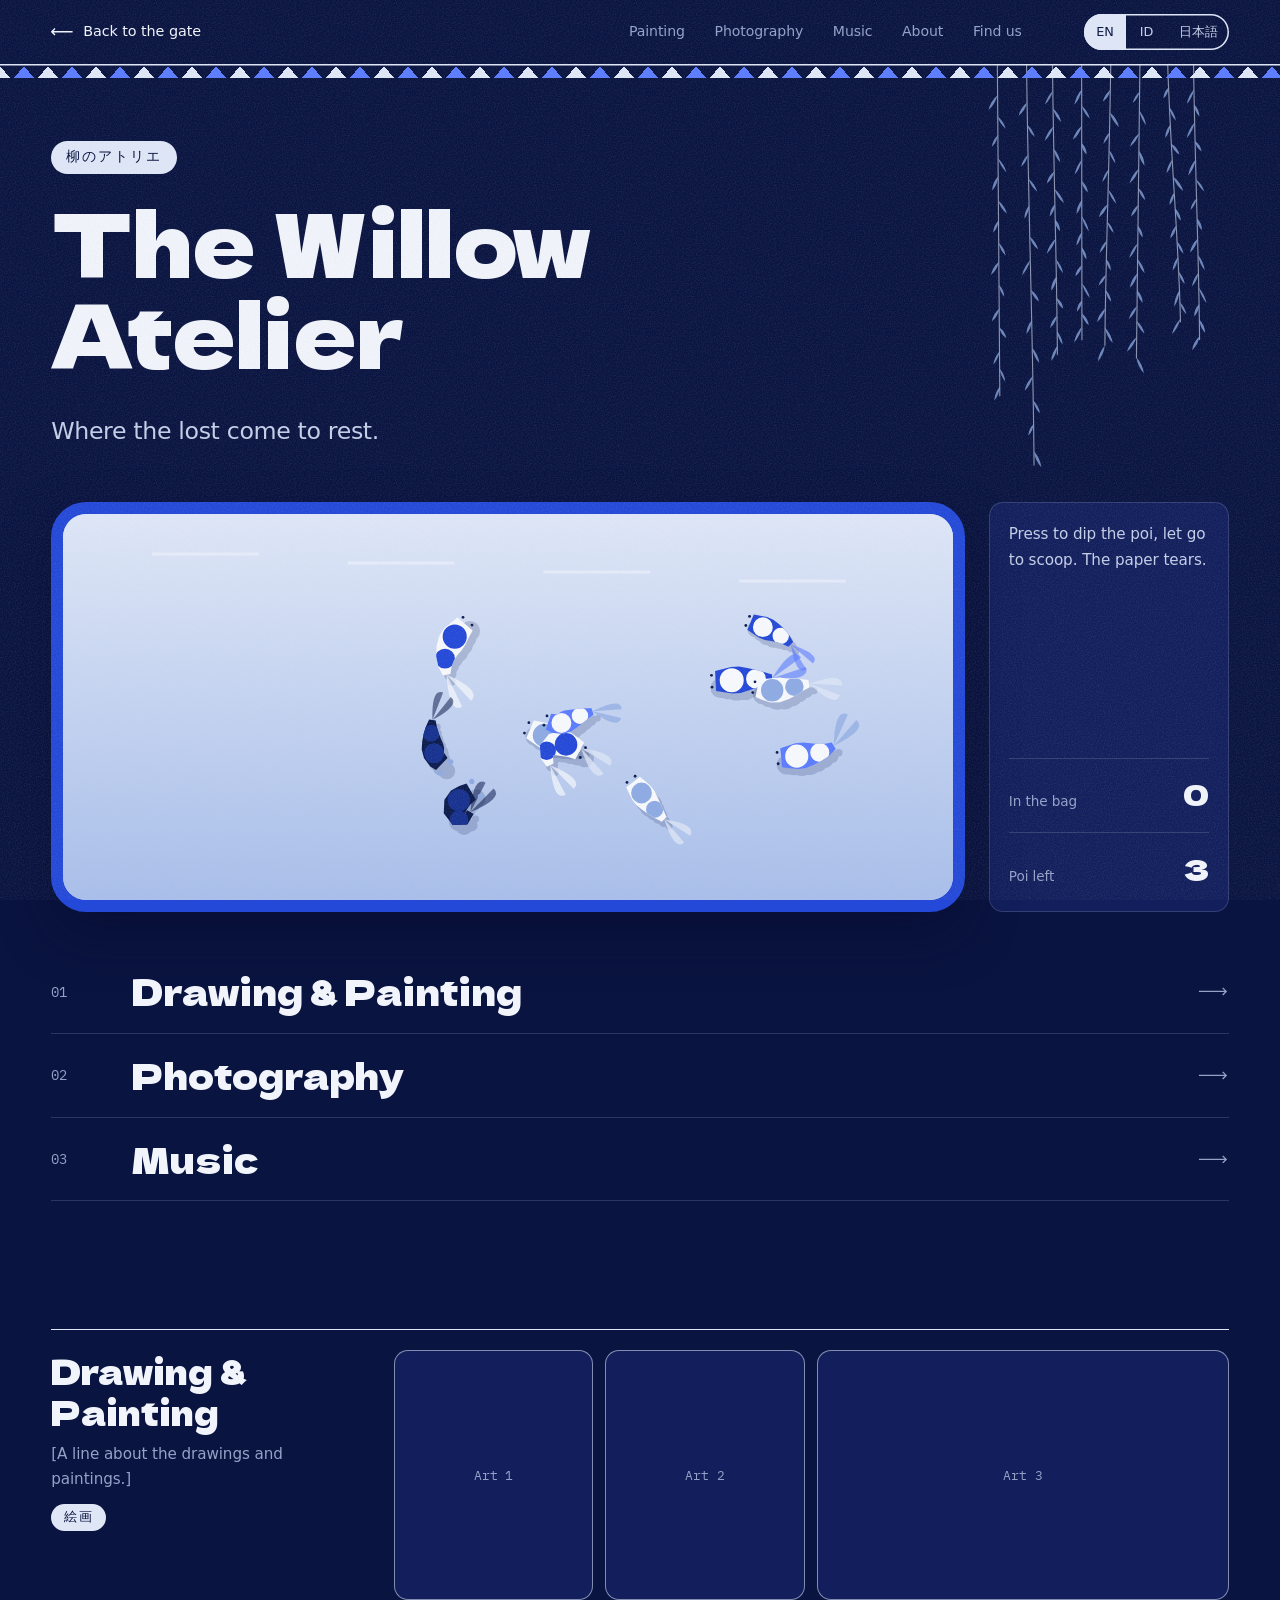
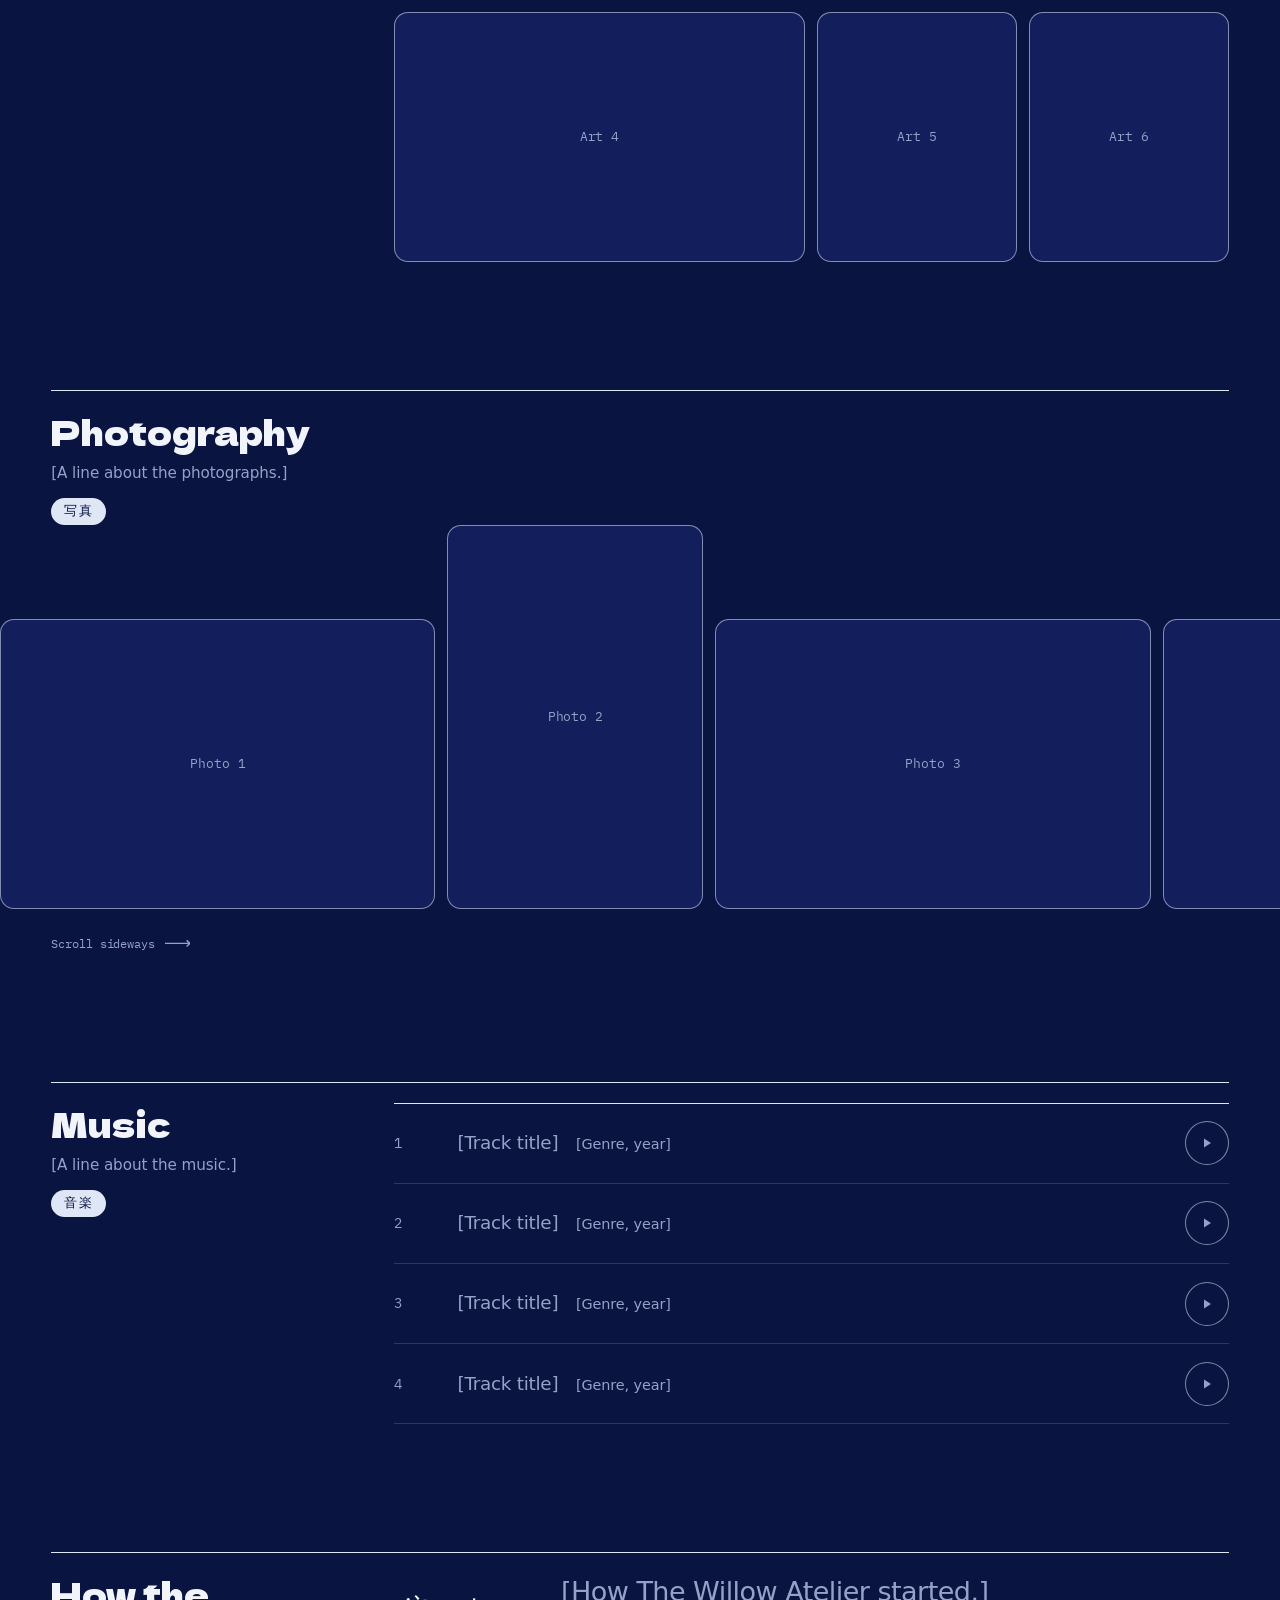
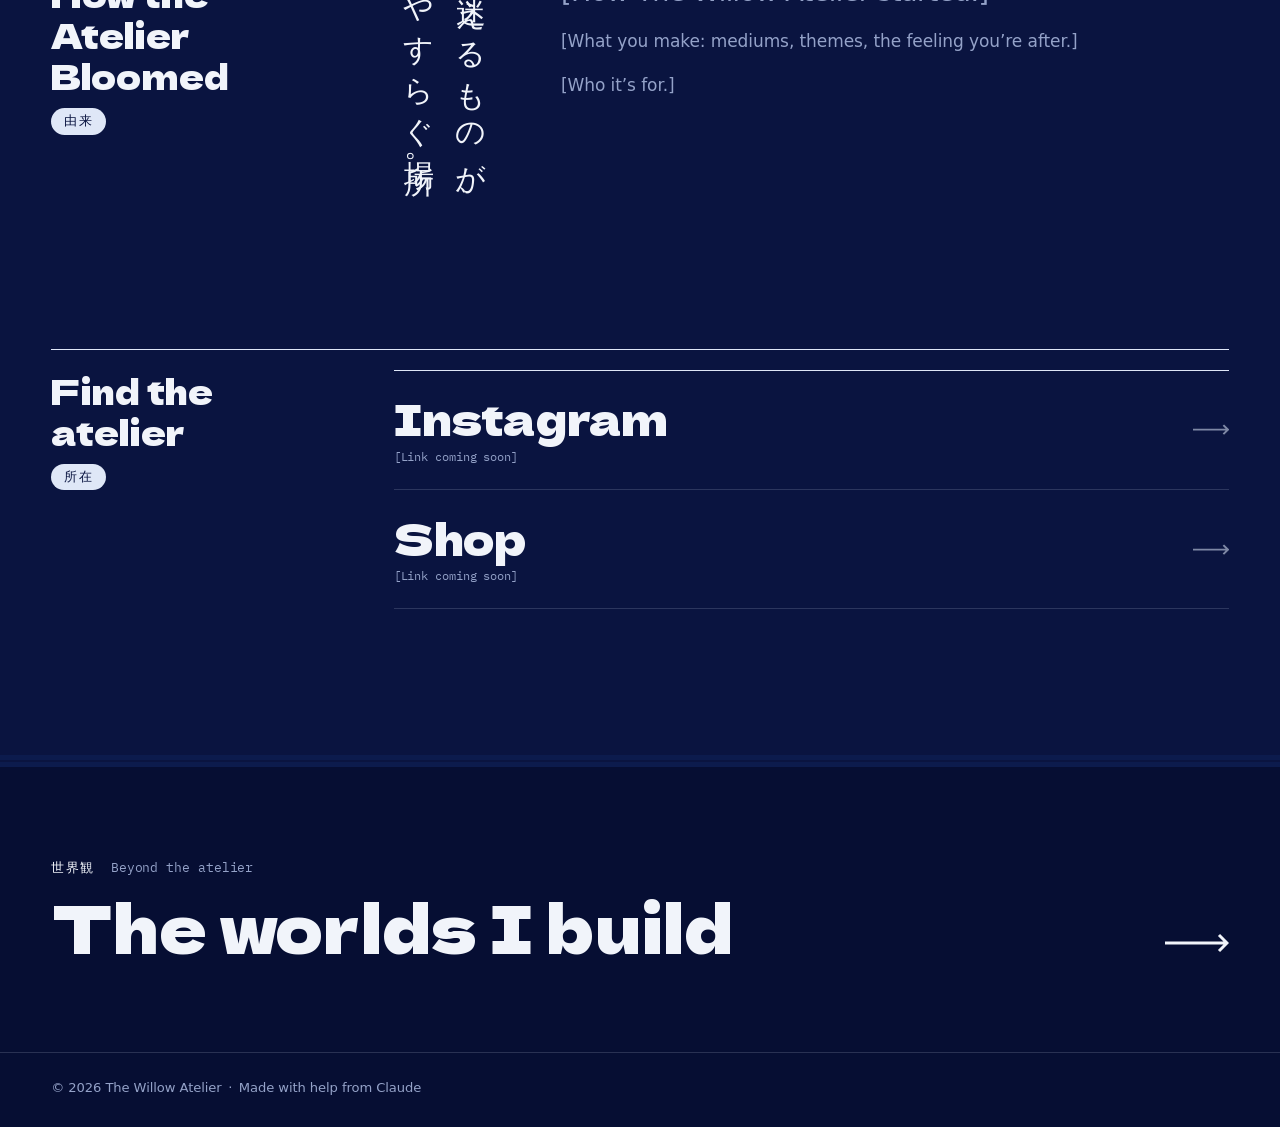
==== commit 1248e8a9: "Redesign: matsuri, a summer festival night you play with The gate is the sky: click it for fireworks" ====
--- a/art/index.html
+++ b/art/index.html
@@ -33,14 +33,15 @@
 
   <link rel="preconnect" href="https://fonts.googleapis.com">
   <link rel="preconnect" href="https://fonts.gstatic.com" crossorigin>
-  <link rel="stylesheet" href="https://fonts.googleapis.com/css2?family=DM+Mono:wght@400;500&family=Shippori+Mincho+B1:wght@500;700;800&family=Zen+Kaku+Gothic+New:wght@400;500;700&display=swap">
+  <link rel="stylesheet" href="https://fonts.googleapis.com/css2?family=Dela+Gothic+One&family=IBM+Plex+Mono:wght@400;500&family=Zen+Maru+Gothic:wght@400;500;700&display=swap">
   <link rel="stylesheet" href="../css/base.css">
   <link rel="stylesheet" href="../css/art.css">
 
   <script src="../js/i18n.js"></script>
   <script src="../js/main.js" defer></script>
   <script src="../js/art.js" defer></script>
-  <script src="../js/pond.js" defer></script>
+  <script src="../js/hanabi.js" defer></script>
+  <script src="../js/kingyo.js" defer></script>
 </head>
 <body class="art">
   <a class="skip-link" href="#main" data-i18n="common.skip">Skip to content</a>
@@ -94,16 +95,18 @@
         <p class="art-hero__tagline" data-i18n="art.tagline">Where the lost come to rest.</p>
       </div>
 
-      <!-- the koi pond, seen from the engawa with its screens pushed back (js/pond.js).
-           Without scripts it shows the garden under the moon. -->
-      <div class="pond" data-pond>
-        <div class="pond__water" aria-hidden="true">
-          <div class="pond__still"><svg viewBox="0 0 1600 420" preserveAspectRatio="xMidYMax slice" focusable="false"><defs><linearGradient id="sky-night-4" x1="0" y1="0" x2="0" y2="1"><stop offset="0" stop-color="#050c2e"/><stop offset=".6" stop-color="#0b1848"/><stop offset="1" stop-color="#13235f"/></linearGradient></defs><rect width="1600" height="420" fill="url(#sky-night-4)"/><g fill="#dfe7f7" class="view__stars"><circle cx="377.7" cy="23.8" r="2.2"/><circle cx="766.2" cy="20.8" r="1.1"/><circle cx="642.5" cy="212" r="1.1"/><circle cx="355.1" cy="124" r="1.8"/><circle cx="1247.6" cy="191" r="1.8"/><circle cx="343" cy="214.2" r="1.8"/><circle cx="1280.7" cy="44.7" r="1.8"/><circle cx="463.4" cy="200.4" r="1.8"/><circle cx="138.7" cy="140" r="2.2"/><circle cx="809.5" cy="41.1" r="2.2"/><circle cx="448" cy="218.2" r="1.8"/><circle cx="11.5" cy="67.4" r="1.8"/><circle cx="1356.9" cy="117.4" r="2.2"/><circle cx="678" cy="66.6" r="2.2"/><circle cx="258.1" cy="70.5" r="1.1"/><circle cx="129.7" cy="106.9" r="1.8"/><circle cx="830.2" cy="149.7" r="1.8"/><circle cx="232.1" cy="155.6" r="1.1"/><circle cx="660.5" cy="46.8" r="2.2"/><circle cx="442.1" cy="82.2" r="1.8"/><circle cx="1015.1" cy="45.9" r="1.8"/><circle cx="161.6" cy="14.2" r="1.4"/><circle cx="444" cy="134.5" r="1.4"/><circle cx="195.4" cy="215.9" r="1.8"/><circle cx="734.4" cy="9.9" r="1.1"/><circle cx="1433.5" cy="220.5" r="1.8"/><circle cx="29.1" cy="66.8" r="1.4"/><circle cx="1240.4" cy="94.8" r="1.1"/><circle cx="469.5" cy="44.2" r="2.2"/><circle cx="467.2" cy="57.8" r="1.4"/><circle cx="530.1" cy="2.2" r="1.1"/><circle cx="727.7" cy="84.4" r="1.8"/><circle cx="1595.5" cy="132" r="2.2"/><circle cx="1570.8" cy="97.9" r="1.4"/><circle cx="181.8" cy="14.4" r="1.4"/><circle cx="952.9" cy="224.2" r="1.1"/><circle cx="874" cy="134.6" r="1.8"/><circle cx="1596.2" cy="28.2" r="1.8"/><circle cx="1238.1" cy="94.6" r="1.4"/><circle cx="764.4" cy="55.9" r="2.2"/><circle cx="787.1" cy="50.6" r="2.2"/><circle cx="397.7" cy="205.4" r="1.4"/><circle cx="797.7" cy="7.3" r="1.8"/><circle cx="405.4" cy="121.4" r="1.4"/><circle cx="667.4" cy="60.4" r="1.8"/><circle cx="82" cy="214.4" r="1.1"/><circle cx="1584.9" cy="93.1" r="1.1"/><circle cx="790.9" cy="21.5" r="1.4"/><circle cx="1487.9" cy="132.2" r="1.4"/><circle cx="538.5" cy="151.7" r="1.8"/><circle cx="1303.7" cy="122" r="1.8"/><circle cx="541.6" cy="90.6" r="2.2"/><circle cx="119" cy="224.3" r="1.4"/><circle cx="71.3" cy="207.7" r="1.4"/><circle cx="1226.9" cy="62.2" r="1.1"/><circle cx="1392.1" cy="158.9" r="2.2"/><circle cx="910.7" cy="172.4" r="2.2"/><circle cx="349.7" cy="0.8" r="1.4"/><circle cx="21" cy="202.5" r="1.1"/><circle cx="633.3" cy="177.8" r="2.2"/><circle cx="1404.6" cy="127.2" r="1.4"/><circle cx="259" cy="140.5" r="2.2"/><circle cx="1464.4" cy="101.6" r="1.1"/><circle cx="54.7" cy="137.3" r="2.2"/><circle cx="897.3" cy="59.4" r="1.4"/><circle cx="66.2" cy="18.4" r="1.1"/><circle cx="475.1" cy="80.1" r="1.1"/><circle cx="136.2" cy="125.5" r="2.2"/><circle cx="328.6" cy="225.6" r="2.2"/><circle cx="373.9" cy="112.4" r="2.2"/><circle cx="152.2" cy="26.4" r="1.8"/><circle cx="820" cy="100.2" r="2.2"/><circle cx="107.1" cy="203.6" r="1.4"/><circle cx="1019.1" cy="214.8" r="2.2"/><circle cx="675.9" cy="184.4" r="1.4"/><circle cx="594.6" cy="37.6" r="1.4"/><circle cx="522.5" cy="198.6" r="1.8"/><circle cx="867" cy="208.8" r="1.4"/><circle cx="8.9" cy="72" r="1.1"/><circle cx="778.4" cy="165.3" r="2.2"/></g><circle cx="770" cy="126" r="58" fill="#eef2fa"/><circle cx="770" cy="126" r="96" fill="#8eabe3" fill-opacity=".09"/><rect x="693.9" y="135.8" width="264.2" height="14" rx="7" fill="#2a3f8f" opacity=".8"/><rect x="336.4" y="106.7" width="227" height="14" rx="7" fill="#2a3f8f" opacity=".8"/><rect x="42" y="90.7" width="318.2" height="14" rx="7" fill="#2a3f8f" opacity=".8"/><path d="M-160,249.9 Q-160,249.9 -80,243.3 Q0,236.8 80,243.4 Q160,249.9 240,247.6 Q320,245.4 400,241.5 Q480,237.7 560,244.3 Q640,250.9 720,243.2 Q800,235.4 880,234.3 Q960,233.1 1040,236.2 Q1120,239.4 1200,235.4 Q1280,231.3 1360,228.8 Q1440,226.3 1520,232.5 Q1600,238.7 1680,245.7 L1760,1100 L-160,1100 Z" fill="#16297a"/><path d="M-200,272.4 Q-200,272.4 -100,273.8 Q0,275.2 100,277.8 Q200,280.4 300,281.4 Q400,282.5 500,281.7 Q600,280.9 700,275.8 Q800,270.8 900,280.6 Q1000,290.4 1100,279.3 Q1200,268.1 1300,277.1 Q1400,286 1500,284.2 Q1600,282.4 1700,285.6 L1800,1100 L-200,1100 Z" fill="#13235f"/><path d="M-240,309 Q-240,309 -120,315.9 Q0,322.7 120,325.8 Q240,328.9 360,322 Q480,315.1 600,315.6 Q720,316.1 840,313.8 Q960,311.4 1080,319.9 Q1200,328.4 1320,325 Q1440,321.7 1560,320.7 L1840,1100 L-240,1100 Z" fill="#0f1d52"/><path d="M-280,365.8 Q-280,365.8 -140,359.8 Q0,353.8 140,356.2 Q280,358.7 420,362.7 Q560,366.8 700,360.4 Q840,354 980,354.7 Q1120,355.5 1260,362.7 Q1400,370 1540,367 L1880,1100 L-280,1100 Z" fill="#0a1644"/></svg></div>
-          <canvas class="pond__canvas"></canvas>
-        </div>
-        <div class="shoji pond__side pond__side--l" aria-hidden="true"></div>
-        <div class="shoji pond__side pond__side--r" aria-hidden="true"></div>
-        <p class="pond__hint" data-i18n="art.pond.hint" hidden>Touch the water. Click to feed the koi.</p>
+      <!-- kingyo-sukui: scoop goldfish with a paper poi before it tears (js/kingyo.js).
+           Without scripts it is a still tub of fish. -->
+      <div class="kingyo" data-kingyo>
+        <div class="kingyo__tub">
+          <canvas class="kingyo__canvas" aria-hidden="true"></canvas>
+        </div>
+        <div class="kingyo__side">
+          <p class="kingyo__hint" data-i18n="art.kingyo.hint">Press to dip the poi, let go to scoop. The paper tears.</p>
+          <p class="kingyo__bag"><span class="kingyo__bag-label" data-i18n="art.kingyo.bag">In the bag</span> <b class="mono" data-catch>0</b></p>
+          <p class="kingyo__poi"><span data-i18n="art.kingyo.poi">Poi left</span> <b class="mono" data-poi>3</b></p>
+          <button class="kingyo__again" type="button" data-again hidden><span data-i18n="art.kingyo.again">New poi</span></button>
+        </div>
       </div>
 
       <div class="wrap">
--- a/css/base.css
+++ b/css/base.css
@@ -2,13 +2,13 @@
    Base: tokens, type, shared chrome (header, switcher, footer), motion.
    Every page loads this first.
 
-   The world is shoji (障子): sliding screens of paper in a lacquered frame,
-   with a thin wooden lattice (kumiko) over the paper. The site is a house
-   at night. Each door is a pair of screens you slide open; every page
-   change is a pair of screens closing and opening again; a lantern follows
-   the pointer and shows the lattice wherever its light falls, and the
-   willow is a shadow cast on the paper. Shippori Mincho B1 for display,
-   Zen Kaku Gothic New for text in every language, DM Mono for small facts.
+   The world is matsuri (祭): a Japanese summer festival at night, in one
+   blue ink. Paper lanterns on a sagging rope that swing when you brush past
+   and light when you click; fireworks you launch by clicking the sky; stalls
+   with split noren curtains that part as you walk through; a sparkler for a
+   pointer on the night pages; bunting under the header. Page changes are a
+   noren dropping and lifting. Dela Gothic One for display, Zen Maru Gothic
+   for text in every language, IBM Plex Mono for small facts.
    ========================================================================== */
 
 :root {
@@ -21,27 +21,20 @@
 
   --royal: var(--ai-3);
   --royal-2: var(--ai-4);
-  --royal-soft: var(--ai-2); /* the ink as text on the night ground */
-
-  --paper: #edf0f4;   /* the wall */
-  --sheet: #f7f9fc;
+  --royal-soft: var(--ai-2);
+  --spark: #5b7cff;   /* the bright blue of a firework */
+
+  --paper: #eef1f6;
+  --sheet: #f8f9fc;
   --ink: var(--ai-5);
   --ink-2: #2b3a66;
   --grey: #5c6788;
-  --night: #0b1848;
-  --night-2: #13235f;
-
-  /* the screens */
-  --frame: #0c1b4d;    /* lacquered wood */
-  --frame-w: 0.35rem;
-  --shoji-paper: #f7f9fc;
-  --kumiko-light:
-    linear-gradient(90deg, rgba(12, 27, 77, 0.62) 2px, transparent 0),
-    linear-gradient(rgba(12, 27, 77, 0.62) 2px, transparent 0);
-  --kumiko-img: var(--kumiko-light);
-  --kumiko-size: calc(100% / 3) 100%, 100% calc(100% / 7);
-
-  /* light pages (gate, QA, 404) */
+  --night: #0a1440;
+  --night-2: #121f5c;
+  --night-3: #050b2e;
+  --frame: #0c1b4d;
+
+  /* light pages (QA) */
   --bg: var(--paper);
   --bg-raised: var(--sheet);
   --fg: var(--ink-2);
@@ -54,29 +47,30 @@
   --accent-text: var(--royal);
   --accent-fg: #fff;
   --focus: var(--royal);
-  --glow: rgba(255, 255, 255, 0.85);
-  --lattice: rgba(12, 27, 77, 0.075);
-  --shade: rgba(12, 27, 77, 0.26);
-  --shade-blur: 1.2px;
-
-  --font: "Zen Kaku Gothic New", system-ui, -apple-system, "Segoe UI", sans-serif;
-  --font-display: "Shippori Mincho B1", "Noto Serif JP", "Yu Mincho", serif;
-  --font-mono: "DM Mono", ui-monospace, "SFMono-Regular", Menlo, monospace;
-  --font-jp: "Zen Kaku Gothic New", "Hiragino Sans", "Yu Gothic", sans-serif;
-
-  /* screens have square corners: everything does */
-  --radius: 2px;
-  --radius-box: 2px;
+  --rope: rgba(12, 27, 77, 0.55);
+  --lantern-cap: #0c1b4d;
+  --flag-a: var(--royal);
+  --flag-b: var(--ai-2);
+
+  --font: "Zen Maru Gothic", system-ui, -apple-system, "Segoe UI", sans-serif;
+  --font-display: "Dela Gothic One", "Zen Maru Gothic", "Hiragino Sans", sans-serif;
+  --font-mono: "IBM Plex Mono", ui-monospace, "SFMono-Regular", Menlo, monospace;
+  --font-jp: "Zen Maru Gothic", "Hiragino Maru Gothic ProN", "Yu Gothic", sans-serif;
+
+  /* festival shapes: anything you press is a pill, cards are soft */
+  --radius: 999px;
+  --radius-box: 14px;
   --rule: 1.5px;
 
   --ease: cubic-bezier(0.65, 0, 0.35, 1);
   --ease-out: cubic-bezier(0.16, 1, 0.3, 1);
+  --ease-back: cubic-bezier(0.34, 1.4, 0.64, 1);
 
   --gutter: clamp(1.25rem, 4vw, 3.5rem);
   --section-space: clamp(5rem, 10vw, 9rem);
 }
 
-/* the atelier and the worlds: the house at night */
+/* the gate, the atelier, the worlds and the 404: the festival at night */
 .theme-dark {
   --bg: var(--night);
   --bg-raised: var(--night-2);
@@ -90,12 +84,10 @@
   --accent-text: var(--royal-soft);
   --accent-fg: #fff;
   --focus: var(--royal-soft);
-  --glow: rgba(110, 140, 230, 0.16);
-  --lattice: rgba(223, 231, 247, 0.07);
-  --shade: rgba(142, 171, 227, 0.42);
-  --shade-blur: 0.4px;
-  /* paper at night, lit low */
-  --shoji-paper: #dbe3f2;
+  --rope: rgba(223, 231, 247, 0.45);
+  --lantern-cap: #050b2e;
+  --flag-a: var(--spark);
+  --flag-b: #dfe7f7;
 }
 
 .theme-light {
@@ -109,9 +101,6 @@
   --line-strong: rgba(12, 27, 77, 0.6);
   --accent-text: var(--royal);
   --focus: var(--royal);
-  --glow: rgba(255, 255, 255, 0.85);
-  --lattice: rgba(12, 27, 77, 0.075);
-  --shade: rgba(12, 27, 77, 0.26);
 }
 
 /* --------------------------------------------------------------------------
@@ -126,6 +115,8 @@
 
 html {
   overflow-x: clip;
+  /* Dela Gothic One has a single weight: never fake a bold of it */
+  font-synthesis: none;
   background: var(--bg);
   color: var(--fg);
   -webkit-text-size-adjust: 100%;
@@ -138,8 +129,7 @@
   margin: 0;
   min-height: 100vh;
   min-height: 100dvh;
-  /* clear, so the lantern under the page shows through (html carries the ground) */
-  background-color: transparent;
+  background-color: var(--bg);
   font-family: var(--font);
   font-weight: 400;
   font-size: clamp(1rem, 0.97rem + 0.15vw, 1.0625rem);
@@ -293,8 +283,21 @@
   position: sticky;
   top: 0;
   background-color: var(--bg);
-  /* the lintel: a double rule, like the top rail of a screen */
-  box-shadow: 0 var(--rule) 0 var(--key), 0 calc(var(--rule) + 3px) 0 var(--bg), 0 calc(var(--rule) * 2 + 3px) 0 var(--key);
+  box-shadow: 0 var(--rule) 0 var(--key);
+}
+
+/* festival bunting strung under the header: two colours of flag, alternating */
+.topbar--sticky::after {
+  content: "";
+  position: absolute;
+  top: calc(100% + var(--rule));
+  left: 0;
+  right: 0;
+  height: 0.75rem;
+  pointer-events: none;
+  background:
+    conic-gradient(from 140deg at 50% 0, var(--flag-a) 0 80deg, transparent 0) 0 0 / 3rem 0.75rem repeat-x,
+    conic-gradient(from 140deg at 50% 0, var(--flag-b) 0 80deg, transparent 0) 1.5rem 0 / 3rem 0.75rem repeat-x;
 }
 
 .topbar__end {
@@ -506,6 +509,7 @@
 .lang {
   display: flex;
   align-items: center;
+  overflow: hidden;
   border-radius: var(--radius);
   box-shadow: inset 0 0 0 var(--rule) var(--key);
 }
@@ -657,24 +661,26 @@
 .section-title {
   font-family: var(--font-display);
   font-size: clamp(1.6rem, 1.25rem + 1.1vw, 2.3rem);
-  font-weight: 700;
+  font-weight: 400;
   line-height: 1.2;
   letter-spacing: 0;
   color: var(--fg-strong);
 }
 
-/* the Japanese name of a section, boxed like a name plate */
+/* the Japanese name of a section, on a festival tag */
 .sec-head__jp,
 .tag {
   display: inline-block;
-  padding: 0.2rem 0.55rem 0.25rem;
-  box-shadow: inset 0 0 0 var(--rule) var(--key);
+  padding: 0.25rem 0.8rem 0.3rem;
+  border-radius: var(--radius);
+  background: var(--key);
   font-family: var(--font-jp);
   font-size: 0.8rem;
-  font-weight: 500;
+  font-weight: 700;
   line-height: 1.4;
   letter-spacing: 0.14em;
-  color: var(--fg-strong);
+  white-space: nowrap;
+  color: var(--bg);
 }
 
 .sec-head__jp {
@@ -721,7 +727,7 @@
 }
 
 /* --------------------------------------------------------------------------
-   Washi: a faint paper grain over everything
+   A faint paper grain over everything
    -------------------------------------------------------------------------- */
 
 body::before {
@@ -730,215 +736,232 @@
   inset: 0;
   z-index: 120;
   pointer-events: none;
-  opacity: 0.45;
+  opacity: 0.4;
   background: url("data:image/svg+xml,%3Csvg xmlns='http://www.w3.org/2000/svg' width='240' height='240'%3E%3Cfilter id='n'%3E%3CfeTurbulence type='fractalNoise' baseFrequency='.85' numOctaves='2' stitchTiles='stitch'/%3E%3CfeColorMatrix values='0 0 0 0 .5 0 0 0 0 .56 0 0 0 0 .7 0 0 0 .55 -.2'/%3E%3C/filter%3E%3Crect width='100%25' height='100%25' filter='url(%23n)'/%3E%3C/svg%3E");
 }
 
 /* --------------------------------------------------------------------------
-   A shoji: paper in a lacquered frame, with the kumiko (the thin lattice)
-   over it. Used for the gate doors, the engawa strips, the page change
-   and the 404 wall. A shadow layer inside sits between paper and lattice.
-   -------------------------------------------------------------------------- */
-
-.shoji {
+   Chochin: paper lanterns on a sagging rope (js/main.js hangs them, swings
+   them and lights them). Unlit they are dim paper; lit they glow blue-white.
+   -------------------------------------------------------------------------- */
+
+.lanterns {
   position: relative;
-  overflow: hidden;
-  background-color: var(--shoji-paper);
-  box-shadow: inset 0 0 0 var(--frame-w) var(--frame);
-}
-
-.shoji::after {
+  height: clamp(8.5rem, 6rem + 4vw, 10.5rem);
+  pointer-events: none;
+}
+
+.lanterns__rope {
+  position: absolute;
+  top: 0;
+  left: 0;
+  width: 100%;
+  height: 3rem;
+  overflow: visible;
+}
+
+.lanterns__rope path {
+  fill: none;
+  stroke: var(--rope);
+  stroke-width: 1.5;
+}
+
+.chochin {
+  --swing: 0deg;
+  --w: clamp(3rem, 2rem + 1.6vw, 4rem);
+  position: absolute;
+  top: 0;
+  display: flex;
+  flex-direction: column;
+  align-items: center;
+  width: var(--w);
+  padding-top: 0.55rem;
+  transform: translateX(-50%) rotate(var(--swing));
+  transform-origin: 50% 0;
+  pointer-events: auto;
+  cursor: pointer;
+  -webkit-tap-highlight-color: transparent;
+}
+
+/* the cord from the rope */
+.chochin::before {
   content: "";
   position: absolute;
-  inset: var(--frame-w);
-  z-index: 2;
+  top: 0;
+  width: 1.5px;
+  height: 0.6rem;
+  background: var(--rope);
+}
+
+.chochin__cap {
+  width: 62%;
+  height: 0.38rem;
+  border-radius: 2px;
+  background: var(--lantern-cap);
+}
+
+.chochin__body {
+  display: grid;
+  place-items: center;
+  width: 100%;
+  height: calc(var(--w) * 1.32);
+  border-radius: 46% / 40%;
+  background:
+    repeating-linear-gradient(transparent 0 0.42rem, rgba(12, 27, 77, 0.2) 0.42rem calc(0.42rem + 1px)),
+    radial-gradient(ellipse at 50% 45%, #b8c4e2, #7f8fbb);
+  color: rgba(12, 27, 77, 0.7);
+  font-family: var(--font-display);
+  font-size: calc(var(--w) * 0.44);
+  line-height: 1;
+  transition: box-shadow 0.45s var(--ease-out), color 0.3s var(--ease), background 0.3s var(--ease);
+  animation: idle var(--sway) ease-in-out infinite alternate;
+  transform-origin: 50% 0;
+}
+
+.chochin.is-lit .chochin__body {
+  background:
+    repeating-linear-gradient(transparent 0 0.42rem, rgba(12, 27, 77, 0.12) 0.42rem calc(0.42rem + 1px)),
+    radial-gradient(ellipse at 50% 42%, #ffffff, #e6eeff 55%, #b5c6f2);
+  box-shadow: 0 0 1.3rem 0.25rem rgba(142, 171, 227, 0.55), 0 0 4rem 1.2rem rgba(91, 124, 255, 0.22);
+  color: var(--ink);
+}
+
+.chochin__tassel {
+  width: 2px;
+  height: 0.9rem;
+  background: var(--lantern-cap);
+}
+
+.chochin:hover .chochin__body {
+  filter: brightness(1.08);
+}
+
+@keyframes idle {
+  from {
+    transform: rotate(-1.5deg);
+  }
+
+  to {
+    transform: rotate(1.5deg);
+  }
+}
+
+/* every lantern lit: they pulse together */
+.lanterns.is-all-lit .chochin__body {
+  animation: idle var(--sway) ease-in-out infinite alternate, all-lit 0.9s var(--ease-out) 3;
+}
+
+@keyframes all-lit {
+  50% {
+    box-shadow: 0 0 2rem 0.6rem rgba(142, 171, 227, 0.8), 0 0 6rem 2rem rgba(91, 124, 255, 0.4);
+  }
+}
+
+@media (max-width: 719.98px) {
+  .lanterns {
+    height: 6.5rem;
+  }
+
+  .chochin {
+    --w: 2.1rem;
+  }
+}
+
+/* --------------------------------------------------------------------------
+   A strip of night sky to launch fireworks in (js/hanabi.js), with a line
+   of hills along the bottom
+   -------------------------------------------------------------------------- */
+
+.skystrip {
+  position: relative;
+  height: clamp(14rem, 30vw, 24rem);
+  overflow: hidden;
+  background: linear-gradient(var(--night-3), var(--night) 65%, #13235f);
+  cursor: crosshair;
+  -webkit-tap-highlight-color: transparent;
+}
+
+.skystrip::after {
+  content: "";
+  position: absolute;
+  inset: auto 0 0;
+  height: 22%;
+  background: var(--night-3);
+  clip-path: polygon(0 60%, 8% 40%, 17% 55%, 28% 22%, 39% 48%, 50% 30%, 61% 52%, 72% 18%, 83% 44%, 92% 30%, 100% 50%, 100% 100%, 0 100%);
   pointer-events: none;
-  background-image: var(--kumiko-img);
-  background-size: var(--kumiko-size);
-}
-
-/* the recessed pull on the side you slide from */
-.door__hikite {
+}
+
+.skystrip__canvas {
   position: absolute;
-  top: 50%;
-  z-index: 3;
-  width: 0.7rem;
-  height: 2.4rem;
-  border-radius: 0.35rem;
-  background: rgba(12, 27, 77, 0.1);
-  box-shadow: inset 0 0 0 1.5px var(--frame);
-  transform: translateY(-50%);
-}
-
-/* --------------------------------------------------------------------------
-   The lantern. A soft light follows the pointer (or the last touch), and
-   where it falls you can see the lattice of the screen behind the page.
-   It sits under everything, so text and panels stay crisp over it.
-   js/main.js moves it.
-   -------------------------------------------------------------------------- */
-
-.lantern {
-  --lx: 72vw;
-  --ly: 18vh;
+  inset: 0;
+  width: 100%;
+  height: 100%;
+}
+
+.skystrip__hint {
+  position: absolute;
+  left: var(--gutter);
+  bottom: 0.9rem;
+  z-index: 1;
+  padding: 0.3rem 0.85rem;
+  border-radius: var(--radius);
+  background: rgba(5, 11, 46, 0.7);
+  color: #dfe7f7;
+  font-size: 0.8rem;
+  pointer-events: none;
+  transition: opacity 0.6s var(--ease);
+}
+
+.skystrip.is-played .skystrip__hint {
+  opacity: 0;
+}
+
+/* the sparkler that follows the pointer on night pages */
+.senko {
   position: fixed;
   inset: 0;
-  z-index: -1;
-  pointer-events: none;
-  background: radial-gradient(circle 26rem at var(--lx) var(--ly), var(--glow), transparent 72%);
-}
-
-.lantern::after {
-  content: "";
-  position: absolute;
-  inset: 0;
-  background-image:
-    linear-gradient(90deg, var(--lattice) 1.5px, transparent 0),
-    linear-gradient(var(--lattice) 1.5px, transparent 0);
-  background-size: 7.5rem 10rem;
-  -webkit-mask-image: radial-gradient(circle 20rem at var(--lx) var(--ly), #000, transparent 78%);
-  mask-image: radial-gradient(circle 20rem at var(--lx) var(--ly), #000, transparent 78%);
-}
-
-/* --------------------------------------------------------------------------
-   The engawa: a run of four screens across the page, the garden behind.
-   The middle pair slides open as the page arrives; drag either one to
-   slide it yourself (js/main.js).
-   -------------------------------------------------------------------------- */
-
-.engawa {
-  position: relative;
-  height: clamp(11rem, 24vw, 20rem);
-  overflow: hidden;
-  border-block: 0.6rem solid var(--frame);
-  background: var(--frame);
-  touch-action: pan-y;
-  -webkit-user-select: none;
-  user-select: none;
-}
-
-.engawa__view {
-  position: absolute;
-  inset: 0;
-}
-
-.engawa__view svg {
+  z-index: 130;
   width: 100%;
   height: 100%;
-}
-
-.engawa__panel {
-  --o: 0;
-  position: absolute;
-  top: 0;
-  bottom: 0;
-  left: calc(var(--i) * 25%);
-  width: 25%;
-  z-index: 1;
-  transform: translateX(calc(var(--o) * var(--dir) * 100%));
-  transition: transform 1.5s var(--ease-out);
-}
-
-.engawa__panel[data-panel="0"] {
-  --i: 0;
-  --dir: 0;
-}
-
-.engawa__panel[data-panel="1"] {
-  --i: 1;
-  --dir: -1;
-  z-index: 2;
-  cursor: grab;
-}
-
-.engawa__panel[data-panel="2"] {
-  --i: 2;
-  --dir: 1;
-  z-index: 2;
-  cursor: grab;
-}
-
-.engawa__panel[data-panel="3"] {
-  --i: 3;
-  --dir: 0;
-}
-
-.engawa__panel[data-panel="1"] .door__hikite {
-  right: 0.9rem;
-}
-
-.engawa__panel[data-panel="2"] .door__hikite {
-  left: 0.9rem;
-}
-
-.engawa__panel[data-panel="0"] .door__hikite,
-.engawa__panel[data-panel="3"] .door__hikite {
-  display: none;
-}
-
-.engawa.is-dragging .engawa__panel {
-  transition: none;
-  cursor: grabbing;
-}
-
-/* the stars come out slowly */
-.view__stars {
-  animation: twinkle 6s ease-in-out infinite alternate;
-}
-
-@keyframes twinkle {
-  from {
-    opacity: 0.55;
-  }
-}
-
-/* a title is revealed the way a pair of screens opens: from the middle out */
+  pointer-events: none;
+}
+
+/* a title arrives the way a lantern catches: it lifts in out of a blur */
 .unveil {
-  /* room for descenders inside the clip */
-  padding-bottom: 0.16em;
-  margin-bottom: -0.16em;
   color: var(--fg-strong);
 }
 
 .js .unveil {
-  animation: unveil 1.2s var(--ease) 0.35s both;
+  animation: unveil 1s var(--ease-out) 0.3s both;
 }
 
 @keyframes unveil {
   from {
-    clip-path: inset(0 50% 0 50%);
-  }
-
-  to {
-    clip-path: inset(0 0 0 0);
-  }
-}
-
-/* --------------------------------------------------------------------------
-   The willow is a shadow on the paper, cast by the lantern: it sways on
-   its own clock, leans toward the pointer and slides away from the light
-   (js/main.js sets --lean, --sx and --sy). On the night pages it is
-   moonlit instead.
+    opacity: 0;
+    filter: blur(8px);
+    transform: translateY(0.35em) scale(0.97);
+  }
+}
+
+/* --------------------------------------------------------------------------
+   The willow: strands hanging from the top edge. Each sways on its own
+   clock and leans a little toward the pointer (js/main.js sets --lean).
    -------------------------------------------------------------------------- */
 
 .willow {
   --lean: 0;
-  --sx: 0px;
-  --sy: 0px;
   position: absolute;
   top: 0;
   right: clamp(0.5rem, 5vw, 5rem);
   z-index: 0;
   width: clamp(5.5rem, 19vw, 16rem);
   pointer-events: none;
-  translate: var(--sx) var(--sy);
-  transition: translate 1.2s var(--ease-out);
 }
 
 .willow svg {
   width: 100%;
   height: auto;
   overflow: visible;
-  filter: blur(var(--shade-blur));
 }
 
 .willow__strand,
@@ -968,12 +991,14 @@
 
 .willow__stem {
   fill: none;
-  stroke: var(--shade);
+  stroke: var(--key);
   stroke-width: 1.4;
+  opacity: 0.6;
 }
 
 .willow__leaves {
-  fill: var(--shade);
+  fill: var(--accent-text);
+  opacity: 0.75;
 }
 
 .js .willow {
@@ -995,13 +1020,12 @@
   }
 
   .willow__sway,
-  .view__stars {
+  .chochin__body,
+  .lanterns.is-all-lit .chochin__body {
     animation: none;
   }
 
-  .willow,
-  .willow__strand,
-  .engawa__panel {
+  .willow__strand {
     transition: none;
   }
 }
@@ -1033,8 +1057,8 @@
   animation: i18n-failsafe 0s 2.5s forwards;
 }
 
-/* Changing pages: a pair of screens slides shut over this page, and the
-   next page opens them again. The tone is the ground of the next page. */
+/* Changing pages: a noren (four strips of cloth on a rod) drops over this
+   page in the next page's colour; the next page lifts it. */
 .veil {
   position: fixed;
   inset: 0;
@@ -1043,93 +1067,62 @@
 }
 
 .veil::before,
-.veil::after,
-html.is-arriving::before,
-html.is-arriving::after {
+html.is-arriving::before {
   content: "";
   position: fixed;
-  top: 0;
-  bottom: 0;
+  inset: 0;
   z-index: 150;
-  width: 50.5%;
   pointer-events: none;
-  background-color: var(--veil-paper, var(--shoji-paper));
-  background-image: var(--veil-kumiko, var(--kumiko-img));
-  background-size: calc(100% / 3) 100%, 100% calc(100% / 6);
-  box-shadow: inset 0 0 0 0.45rem var(--frame);
-}
-
-.veil::before,
-html.is-arriving::before {
-  left: 0;
-}
-
-.veil::after,
-html.is-arriving::after {
-  right: 0;
+  background:
+    linear-gradient(var(--veil-rod, #050b2e) 0 0.9rem, transparent 0.9rem),
+    linear-gradient(transparent calc(100% - 1.4rem), var(--veil-hem, rgba(91, 124, 255, 0.9)) calc(100% - 1.4rem) calc(100% - 0.9rem), transparent calc(100% - 0.9rem)),
+    repeating-linear-gradient(90deg, var(--veil-cloth, var(--night)) 0 calc(25% - 5px), transparent calc(25% - 5px) 25%);
+}
+
+.veil[data-tone="light"],
+html.is-arriving[data-arrive="light"] {
+  --veil-cloth: #f2f5fc;
+  --veil-rod: #0c1b4d;
+  --veil-hem: rgba(36, 73, 216, 0.85);
 }
 
 .veil[data-tone="dark"],
 html.is-arriving[data-arrive="dark"] {
-  --veil-paper: #13235f;
-  --veil-kumiko:
-    linear-gradient(90deg, rgba(223, 231, 247, 0.3) 2px, transparent 0),
-    linear-gradient(rgba(223, 231, 247, 0.3) 2px, transparent 0);
-}
-
-.veil[data-tone="light"],
-html.is-arriving[data-arrive="light"] {
-  --veil-paper: #f7f9fc;
-  --veil-kumiko: var(--kumiko-light);
+  --veil-cloth: #0c1b4d;
+  --veil-rod: #050b2e;
+  --veil-hem: rgba(91, 124, 255, 0.9);
 }
 
 .veil::before {
-  transform: translateX(-101%);
-  transition: transform 0.7s var(--ease);
-}
-
-.veil::after {
-  transform: translateX(101%);
-  transition: transform 0.7s var(--ease);
+  transform: translateY(-102%);
+  transition: transform 0.6s var(--ease);
 }
 
 html.is-leaving .veil {
   pointer-events: auto;
 }
 
-html.is-leaving .veil::before,
-html.is-leaving .veil::after {
+html.is-leaving .veil::before {
   transform: none;
 }
 
-/* arriving: the screens are already shut; js/main.js opens them on the
-   first frame the page can show. The long delay is only a failsafe. */
+/* arriving: the noren is already down; js/main.js lifts it on the first
+   frame the page can show. The long delay is only a failsafe. */
 html.is-arriving::before {
-  animation: veil-open-l 0.85s var(--ease) 2.5s forwards;
-}
-
-html.is-arriving::after {
-  animation: veil-open-r 0.85s var(--ease) 2.5s forwards;
-}
-
-html.is-arriving.is-arrived::before,
-html.is-arriving.is-arrived::after {
+  animation: noren-lift 0.8s var(--ease) 2.5s forwards;
+}
+
+html.is-arriving.is-arrived::before {
   animation-delay: 0.08s;
 }
 
-@keyframes veil-open-l {
+@keyframes noren-lift {
   to {
-    transform: translateX(-101%);
-  }
-}
-
-@keyframes veil-open-r {
-  to {
-    transform: translateX(101%);
-  }
-}
-
-/* under the screens the page is already there, so it does not fade in as well */
+    transform: translateY(-102%);
+  }
+}
+
+/* under the noren the page is already there, so it does not fade in as well */
 .js.is-arriving body {
   animation: none;
 }
@@ -1161,15 +1154,13 @@
     transition-delay: 0s;
   }
 
-  .veil::before,
-  .veil::after {
+  .veil::before {
     transform: none;
     opacity: 0;
     transition: opacity 0.25s linear;
   }
 
-  html.is-leaving .veil::before,
-  html.is-leaving .veil::after {
+  html.is-leaving .veil::before {
     opacity: 1;
   }
 
--- a/css/art.css
+++ b/css/art.css
@@ -1,8 +1,8 @@
 /* ==========================================================================
-   The Willow Atelier: the room after dark.
-   The ground is the night, with the lines left pale. The name opens from
-   the middle beside the moonlit willow, then the engawa opens on the same
-   garden under the moon, then an index of the three kinds of work. Sections
+   The Willow Atelier: the festival after dark.
+   The ground is the night, with the lines left pale. The name lifts in
+   beside the willow, then a tub of goldfish to scoop (kingyo-sukui), then
+   an index of the three kinds of work. Sections
    share the QA page's grid; works hang in ruled frames, photographs scroll
    sideways, tracks are a ruled list, and the poem is set vertically
    beside the story.
@@ -22,20 +22,17 @@
   z-index: 1;
 }
 
-.art-hero .engawa {
-  margin-top: clamp(2rem, 4vw, 3.5rem);
-}
-
-/* the name in Japanese, boxed like a title cartouche */
+/* the name in Japanese, on a festival tag */
 .art-hero__jp {
   display: inline-block;
-  padding: 0.25rem 0.65rem 0.3rem;
-  box-shadow: inset 0 0 0 var(--rule) var(--key);
+  padding: 0.3rem 0.9rem 0.35rem;
+  border-radius: var(--radius);
+  background: var(--key);
   font-family: var(--font-jp);
   font-size: 0.85rem;
-  font-weight: 500;
+  font-weight: 700;
   letter-spacing: 0.16em;
-  color: var(--fg-strong);
+  color: var(--bg);
 }
 
 .art-hero__title {
@@ -627,82 +624,128 @@
 }
 
 /* --------------------------------------------------------------------------
-   The koi pond (js/pond.js), seen from the engawa with its screens pushed
-   back to the sides. Rails above and below, like the strip on the QA page.
-   -------------------------------------------------------------------------- */
-
-.art-hero .pond {
+   Kingyo-sukui (js/kingyo.js): a blue festival tub of goldfish and a paper
+   poi, with the bag and the poi count beside it. Fireworks strips (the
+   worlds) use the shared .skystrip.
+   -------------------------------------------------------------------------- */
+
+.art-hero .kingyo,
+.art-hero .skystrip {
   margin-top: clamp(2rem, 4vw, 3.5rem);
 }
 
-.pond {
+.kingyo {
+  display: grid;
+  grid-template-columns: minmax(0, 1fr) 15rem;
+  gap: 1.5rem;
+  align-items: stretch;
+  width: min(100% - 2 * var(--gutter), 84rem);
+  margin-inline: auto;
+}
+
+.kingyo__tub {
   position: relative;
-  height: clamp(17rem, 34vw, 28rem);
+  height: clamp(16rem, 32vw, 26rem);
   overflow: hidden;
-  border-block: 0.6rem solid var(--frame);
-  background: #0b1848;
-  cursor: pointer;
-  touch-action: pan-y;
-  -webkit-tap-highlight-color: transparent;
-  -webkit-user-select: none;
-  user-select: none;
-}
-
-.pond__water,
-.pond__still,
-.pond__canvas {
+  border: 0.75rem solid var(--royal);
+  border-radius: 2.2rem;
+  background: #a9bfea;
+  box-shadow: inset 0 0 0 3px rgba(255, 255, 255, 0.35), 0 1.5rem 3rem rgba(5, 11, 46, 0.5);
+}
+
+.kingyo__canvas {
   position: absolute;
   inset: 0;
-}
-
-.pond__still svg,
-.pond__canvas {
   width: 100%;
   height: 100%;
-}
-
-.pond.is-live .pond__still {
-  display: none;
-}
-
-/* the screens, slid back to either side */
-.pond__side {
-  --kumiko-size: 50% 100%, 100% calc(100% / 6);
-  position: absolute;
-  top: 0;
-  bottom: 0;
-  z-index: 2;
-  width: clamp(2.5rem, 8vw, 7rem);
-  pointer-events: none;
-}
-
-.pond__side--l {
-  left: 0;
-}
-
-.pond__side--r {
-  right: 0;
-}
-
-.pond__hint {
-  position: absolute;
-  left: 50%;
-  bottom: 0.9rem;
-  z-index: 3;
-  padding: 0.3rem 0.8rem;
-  background: rgba(6, 14, 51, 0.6);
-  color: #dfe7f7;
-  font-size: 0.8rem;
-  white-space: nowrap;
-  transform: translateX(-50%);
-  pointer-events: none;
-}
-
-@media (max-width: 639.98px) {
-  .pond__hint {
-    white-space: normal;
-    width: max-content;
-    max-width: 70%;
-    text-align: center;
-  }
-}
+  cursor: none;
+  touch-action: none;
+}
+
+.kingyo:not(.is-live) .kingyo__canvas {
+  cursor: default;
+}
+
+.kingyo__side {
+  display: flex;
+  flex-direction: column;
+  justify-content: space-between;
+  gap: 0.9rem;
+  padding: 1.25rem;
+  border-radius: var(--radius-box);
+  background: var(--night-2);
+  box-shadow: inset 0 0 0 1px var(--line);
+}
+
+.kingyo__hint {
+  flex: 1;
+  font-size: 0.95rem;
+  color: var(--fg);
+}
+
+.kingyo.is-torn .kingyo__hint {
+  color: var(--fg-strong);
+  font-weight: 700;
+}
+
+.kingyo__bag,
+.kingyo__poi {
+  display: flex;
+  align-items: baseline;
+  justify-content: space-between;
+  gap: 1rem;
+  padding-top: 0.7rem;
+  border-top: 1px solid var(--line);
+  font-size: 0.85rem;
+  color: var(--muted);
+}
+
+.kingyo__bag b,
+.kingyo__poi b {
+  font-family: var(--font-display);
+  font-size: 1.8rem;
+  font-weight: 400;
+  color: var(--fg-strong);
+}
+
+.kingyo.is-bagged .kingyo__bag b {
+  animation: bagged 0.5s var(--ease-back);
+}
+
+@keyframes bagged {
+  40% {
+    transform: scale(1.35);
+    color: var(--spark);
+  }
+}
+
+.kingyo__again {
+  min-height: 2.75rem;
+  border: 0;
+  border-radius: var(--radius);
+  background: var(--royal);
+  color: #fff;
+  font-weight: 700;
+  cursor: pointer;
+}
+
+.kingyo__again:hover {
+  background: var(--spark);
+}
+
+@media (max-width: 879.98px) {
+  .kingyo {
+    grid-template-columns: 1fr;
+  }
+
+  .kingyo__side {
+    display: grid;
+    grid-template-columns: 1fr 1fr;
+    align-items: end;
+  }
+
+  .kingyo__hint,
+  .kingyo__again {
+    grid-column: 1 / -1;
+  }
+}
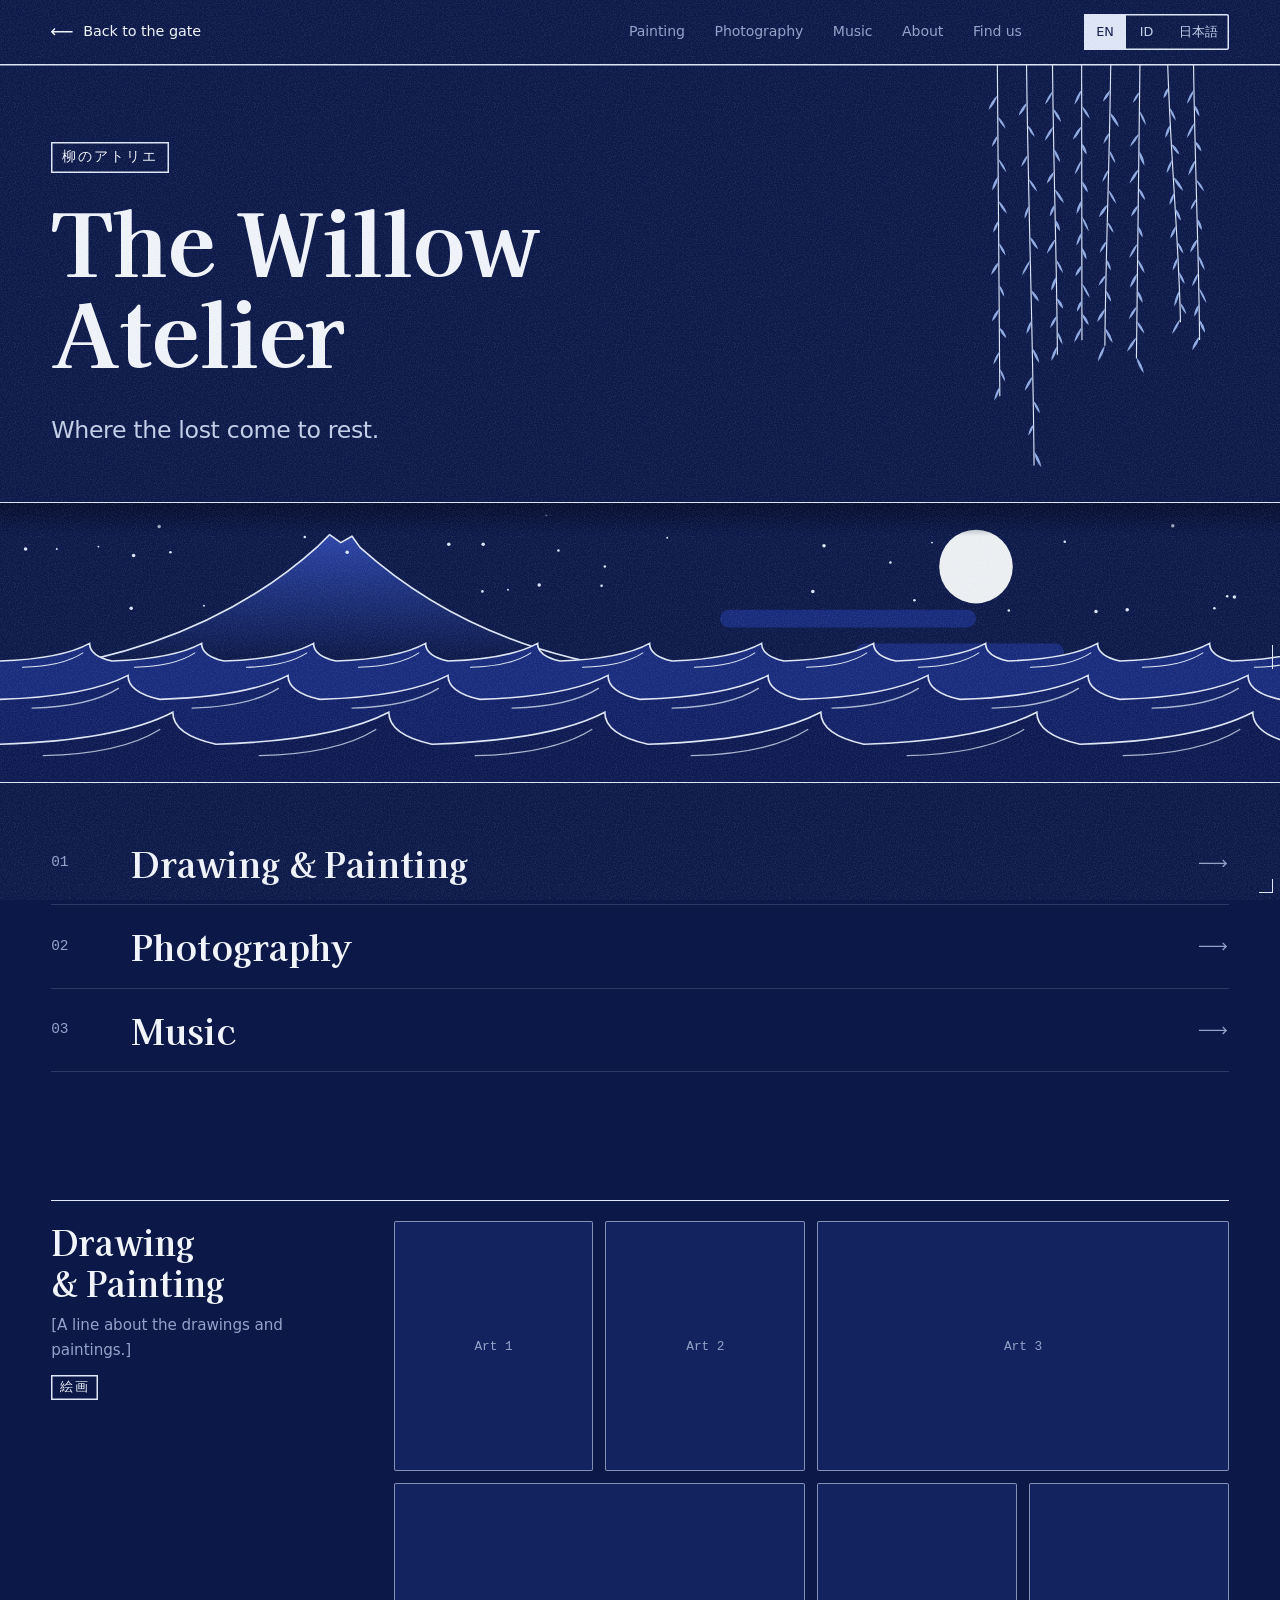
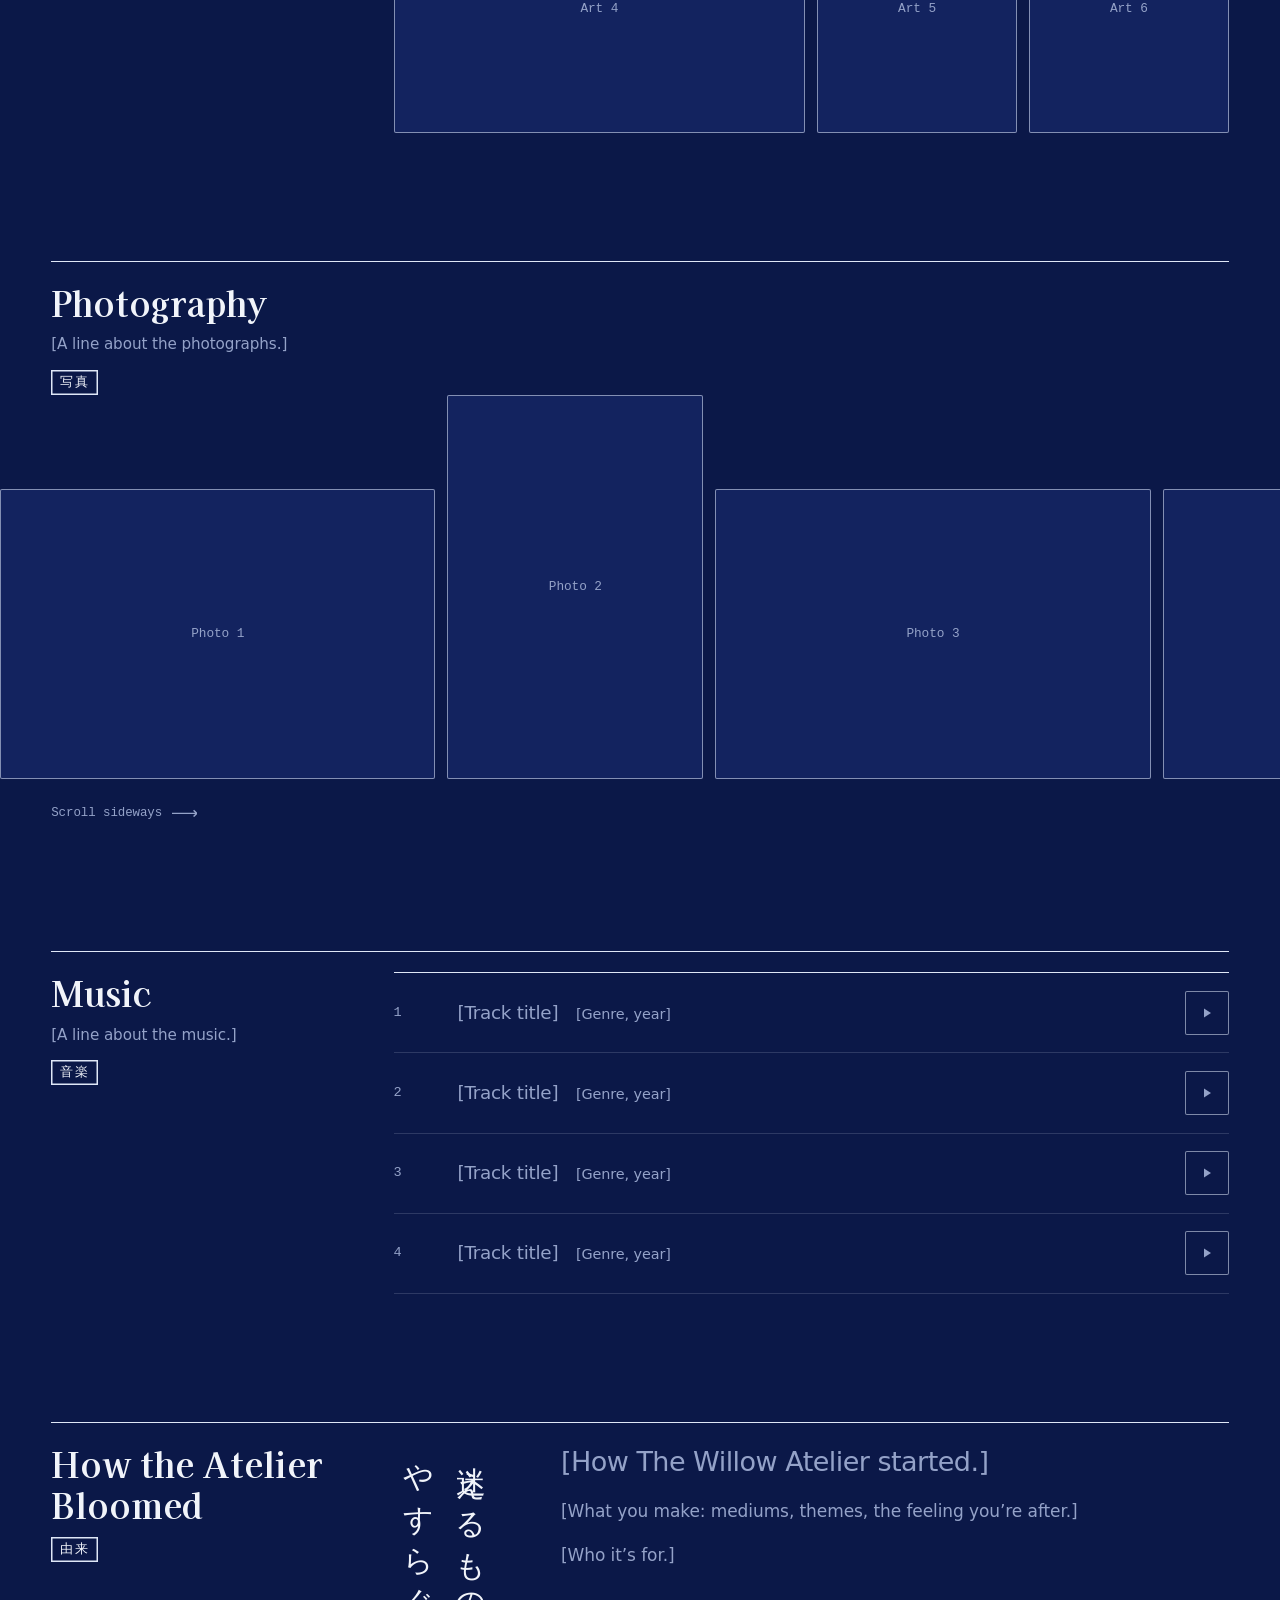
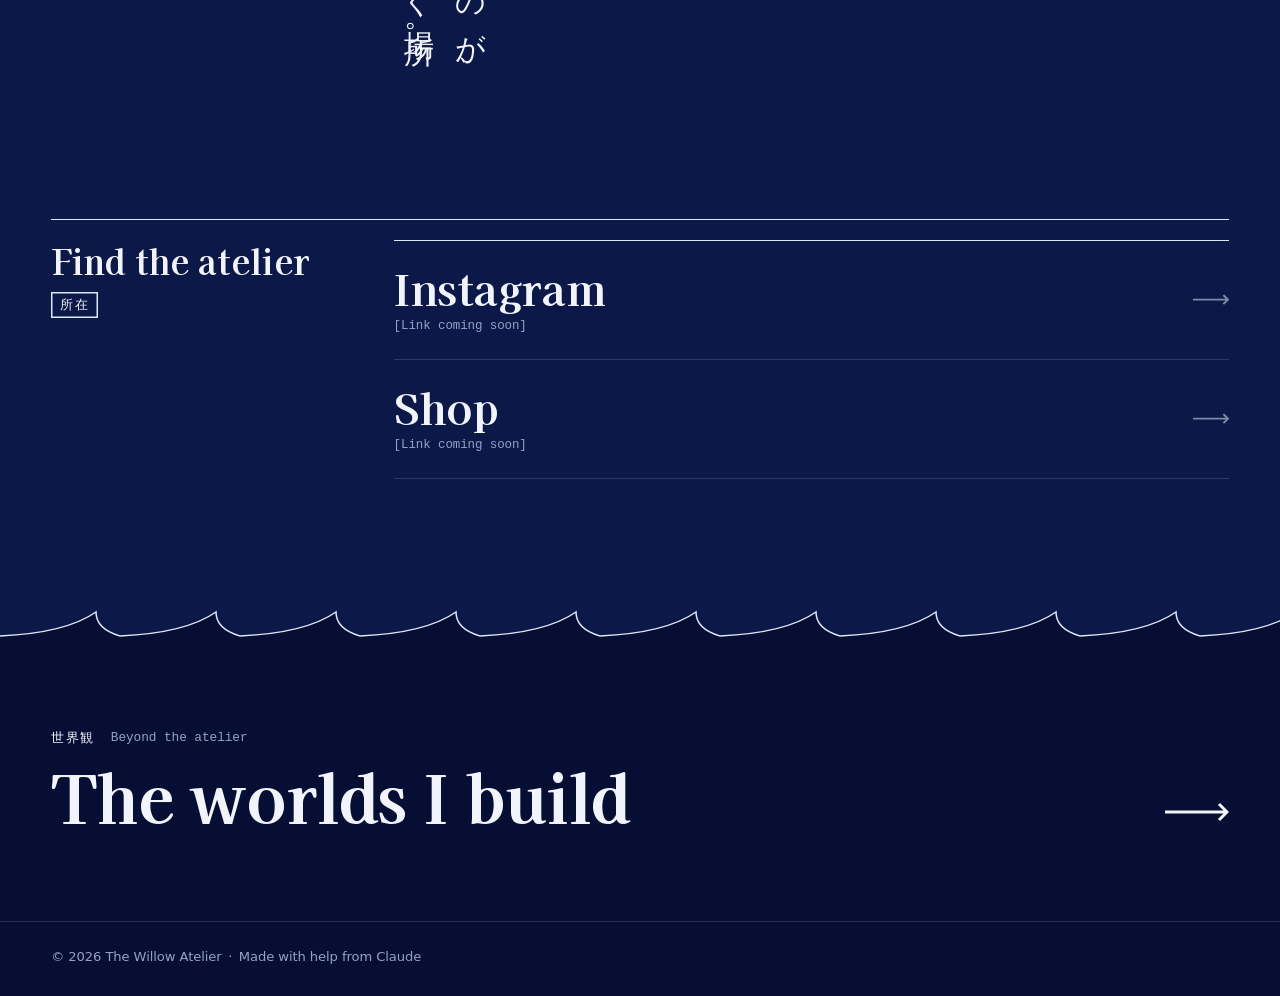
==== commit f4efb802: "Back to hanga" ====
--- a/art/index.html
+++ b/art/index.html
@@ -33,21 +33,19 @@
 
   <link rel="preconnect" href="https://fonts.googleapis.com">
   <link rel="preconnect" href="https://fonts.gstatic.com" crossorigin>
-  <link rel="stylesheet" href="https://fonts.googleapis.com/css2?family=Dela+Gothic+One&family=IBM+Plex+Mono:wght@400;500&family=Zen+Maru+Gothic:wght@400;500;700&display=swap">
+  <link rel="stylesheet" href="https://fonts.googleapis.com/css2?family=Kaisei+Tokumin:wght@500;700;800&family=Spline+Sans+Mono:wght@400;500&family=Zen+Kaku+Gothic+New:wght@400;500;700&display=swap">
   <link rel="stylesheet" href="../css/base.css">
   <link rel="stylesheet" href="../css/art.css">
 
   <script src="../js/i18n.js"></script>
   <script src="../js/main.js" defer></script>
   <script src="../js/art.js" defer></script>
-  <script src="../js/hanabi.js" defer></script>
-  <script src="../js/kingyo.js" defer></script>
 </head>
 <body class="art">
   <a class="skip-link" href="#main" data-i18n="common.skip">Skip to content</a>
 
   <header class="topbar topbar--sticky">
-    <a class="back-link" href="../" data-transition="dark" data-testid="back-to-gate">
+    <a class="back-link" href="../" data-transition="light" data-testid="back-to-gate">
       <svg class="back-link__arrow" viewBox="0 0 28 10" aria-hidden="true" focusable="false"><path d="M27 5H1M5 1 1 5l4 4" fill="none" stroke="currentColor" stroke-width="1.75"/></svg>
       <span class="back-link__full" data-i18n="common.back">Back to the gate</span>
       <span class="back-link__short" data-i18n="common.backShort">Gate</span>
@@ -91,22 +89,14 @@
       </div>
       <div class="wrap">
         <p class="art-hero__jp" lang="ja" aria-hidden="true">柳のアトリエ</p>
-        <h1 class="art-hero__title unveil" translate="no">The Willow Atelier</h1>
+        <h1 class="art-hero__title inked" translate="no">The Willow Atelier</h1>
         <p class="art-hero__tagline" data-i18n="art.tagline">Where the lost come to rest.</p>
       </div>
 
-      <!-- kingyo-sukui: scoop goldfish with a paper poi before it tears (js/kingyo.js).
-           Without scripts it is a still tub of fish. -->
-      <div class="kingyo" data-kingyo>
-        <div class="kingyo__tub">
-          <canvas class="kingyo__canvas" aria-hidden="true"></canvas>
-        </div>
-        <div class="kingyo__side">
-          <p class="kingyo__hint" data-i18n="art.kingyo.hint">Press to dip the poi, let go to scoop. The paper tears.</p>
-          <p class="kingyo__bag"><span class="kingyo__bag-label" data-i18n="art.kingyo.bag">In the bag</span> <b class="mono" data-catch>0</b></p>
-          <p class="kingyo__poi"><span data-i18n="art.kingyo.poi">Poi left</span> <b class="mono" data-poi>3</b></p>
-          <button class="kingyo__again" type="button" data-again hidden><span data-i18n="art.kingyo.again">New poi</span></button>
-        </div>
+      <div class="hanga hanga--strip hanga--night" aria-hidden="true">
+        <svg class="hanga__pass hanga__pass--light" viewBox="0 0 1600 420" preserveAspectRatio="xMidYMax slice" focusable="false"><rect x="900" y="204" width="320" height="22" rx="11.0" fill="#16297a"/><rect x="1070" y="246" width="260" height="22" rx="11.0" fill="#16297a"/><circle cx="1220" cy="150" r="46" fill="#eef1f3"/><defs><linearGradient id="asm" x1="0" y1="0" x2="0" y2="1"><stop offset="0" stop-color="#2a43a8"/><stop offset="0.9" stop-color="#2a43a8" stop-opacity="0"/></linearGradient></defs><path d="M40,280 Q260,249 398,124 L412,110 L426,120 L440,112 L450,126 Q591,253 800,280 Z" fill="url(#asm)"/><path d="M40,280 Q260,249 398,124 L412,110 L426,120 L440,112 L450,126 Q591,253 800,280" fill="none" stroke="#dfe7f7" stroke-width="2" stroke-linejoin="round"/><g class="sea" style="--p:140;--t:46s"><path d="M-140,268 Q-63.0,265.4 -28.0,246.0 Q-28.0,261.4 0.0,268 Q77.0,265.4 112.0,246.0 Q112.0,261.4 140.0,268 Q217.0,265.4 252.0,246.0 Q252.0,261.4 280.0,268 Q357.0,265.4 392.0,246.0 Q392.0,261.4 420.0,268 Q497.0,265.4 532.0,246.0 Q532.0,261.4 560.0,268 Q637.0,265.4 672.0,246.0 Q672.0,261.4 700.0,268 Q777.0,265.4 812.0,246.0 Q812.0,261.4 840.0,268 Q917.0,265.4 952.0,246.0 Q952.0,261.4 980.0,268 Q1057.0,265.4 1092.0,246.0 Q1092.0,261.4 1120.0,268 Q1197.0,265.4 1232.0,246.0 Q1232.0,261.4 1260.0,268 Q1337.0,265.4 1372.0,246.0 Q1372.0,261.4 1400.0,268 Q1477.0,265.4 1512.0,246.0 Q1512.0,261.4 1540.0,268 Q1617.0,265.4 1652.0,246.0 Q1652.0,261.4 1680.0,268 Q1757.0,265.4 1792.0,246.0 Q1792.0,261.4 1820.0,268 Q1897.0,265.4 1932.0,246.0 Q1932.0,261.4 1960.0,268 L1960,430 L-140,430 Z" fill="#172a7c"/></g></svg>
+        <svg class="hanga__pass hanga__pass--deep" viewBox="0 0 1600 420" preserveAspectRatio="xMidYMax slice" focusable="false"><g class="sea" style="--p:200;--t:42s"><path d="M-200,316 Q-90.0,312.4 -40.0,286.0 Q-40.0,307.0 0.0,316 Q110.0,312.4 160.0,286.0 Q160.0,307.0 200.0,316 Q310.0,312.4 360.0,286.0 Q360.0,307.0 400.0,316 Q510.0,312.4 560.0,286.0 Q560.0,307.0 600.0,316 Q710.0,312.4 760.0,286.0 Q760.0,307.0 800.0,316 Q910.0,312.4 960.0,286.0 Q960.0,307.0 1000.0,316 Q1110.0,312.4 1160.0,286.0 Q1160.0,307.0 1200.0,316 Q1310.0,312.4 1360.0,286.0 Q1360.0,307.0 1400.0,316 Q1510.0,312.4 1560.0,286.0 Q1560.0,307.0 1600.0,316 Q1710.0,312.4 1760.0,286.0 Q1760.0,307.0 1800.0,316 Q1910.0,312.4 1960.0,286.0 Q1960.0,307.0 2000.0,316 L2000,430 L-200,430 Z" fill="#112066"/></g><g class="sea" style="--p:200;--t:42s"><path d="M-160.0,326.8 Q-88.0,325.0 -52.0,302.2 M40.0,326.8 Q112.0,325.0 148.0,302.2 M240.0,326.8 Q312.0,325.0 348.0,302.2 M440.0,326.8 Q512.0,325.0 548.0,302.2 M640.0,326.8 Q712.0,325.0 748.0,302.2 M840.0,326.8 Q912.0,325.0 948.0,302.2 M1040.0,326.8 Q1112.0,325.0 1148.0,302.2 M1240.0,326.8 Q1312.0,325.0 1348.0,302.2 M1440.0,326.8 Q1512.0,325.0 1548.0,302.2 M1640.0,326.8 Q1712.0,325.0 1748.0,302.2 M1840.0,326.8 Q1912.0,325.0 1948.0,302.2" fill="none" stroke="#dfe7f7" stroke-width="1.6" stroke-linecap="round" stroke-opacity="0.75"/></g><g class="sea" style="--p:270;--t:38s"><path d="M-270,372 Q-121.5,367.2 -54.0,332.0 Q-54.0,360.0 0.0,372 Q148.5,367.2 216.0,332.0 Q216.0,360.0 270.0,372 Q418.5,367.2 486.0,332.0 Q486.0,360.0 540.0,372 Q688.5,367.2 756.0,332.0 Q756.0,360.0 810.0,372 Q958.5,367.2 1026.0,332.0 Q1026.0,360.0 1080.0,372 Q1228.5,367.2 1296.0,332.0 Q1296.0,360.0 1350.0,372 Q1498.5,367.2 1566.0,332.0 Q1566.0,360.0 1620.0,372 Q1768.5,367.2 1836.0,332.0 Q1836.0,360.0 1890.0,372 Q2038.5,367.2 2106.0,332.0 Q2106.0,360.0 2160.0,372 L2160,430 L-270,430 Z" fill="#0c1850"/></g><g class="sea" style="--p:270;--t:38s"><path d="M-216.0,386.4 Q-118.8,384.0 -70.2,353.6 M54.0,386.4 Q151.2,384.0 199.8,353.6 M324.0,386.4 Q421.2,384.0 469.8,353.6 M594.0,386.4 Q691.2,384.0 739.8,353.6 M864.0,386.4 Q961.2,384.0 1009.8,353.6 M1134.0,386.4 Q1231.2,384.0 1279.8,353.6 M1404.0,386.4 Q1501.2,384.0 1549.8,353.6 M1674.0,386.4 Q1771.2,384.0 1819.8,353.6 M1944.0,386.4 Q2041.2,384.0 2089.8,353.6" fill="none" stroke="#dfe7f7" stroke-width="1.6" stroke-linecap="round" stroke-opacity="0.75"/></g></svg>
+        <svg class="hanga__pass hanga__pass--key" viewBox="0 0 1600 420" preserveAspectRatio="xMidYMax slice" focusable="false"><g fill="#dfe7f7"><circle cx="381" cy="113" r="1.6"/><circle cx="1466" cy="99" r="2.2"/><circle cx="105" cy="3" r="1.6"/><circle cx="415" cy="49" r="2.2"/><circle cx="752" cy="174" r="1.6"/><circle cx="635" cy="179" r="1.2"/><circle cx="1016" cy="181" r="2.2"/><circle cx="624" cy="3" r="1.2"/><circle cx="255" cy="199" r="1.2"/><circle cx="482" cy="6" r="1.6"/><circle cx="756" cy="150" r="1.6"/><circle cx="1143" cy="192" r="1.6"/><circle cx="1165" cy="120" r="1.2"/><circle cx="1406" cy="20" r="1.2"/><circle cx="792" cy="54" r="2.2"/><circle cx="698" cy="130" r="1.6"/><circle cx="674" cy="173" r="2.2"/><circle cx="561" cy="122" r="2.2"/><circle cx="372" cy="70" r="1.2"/><circle cx="1370" cy="206" r="2.2"/><circle cx="1113" cy="145" r="1.6"/><circle cx="1543" cy="188" r="2.2"/><circle cx="167" cy="136" r="2.2"/><circle cx="1331" cy="119" r="1.6"/><circle cx="199" cy="100" r="2.2"/><circle cx="1584" cy="18" r="1.2"/><circle cx="657" cy="31" r="1.6"/><circle cx="683" cy="86" r="1.2"/><circle cx="71" cy="128" r="1.2"/><circle cx="604" cy="122" r="2.2"/><circle cx="1409" cy="204" r="2.2"/><circle cx="378" cy="7" r="1.2"/><circle cx="123" cy="125" r="1.2"/><circle cx="1518" cy="202" r="1.6"/><circle cx="977" cy="32" r="1.2"/><circle cx="1568" cy="71" r="1.6"/><circle cx="1534" cy="187" r="1.6"/><circle cx="603" cy="181" r="1.6"/><circle cx="1030" cy="124" r="2.2"/><circle cx="164" cy="202" r="2.2"/><circle cx="434" cy="132" r="2.2"/><circle cx="380" cy="63" r="1.6"/><circle cx="834" cy="114" r="1.2"/><circle cx="1261" cy="205" r="1.6"/><circle cx="32" cy="128" r="2.2"/><circle cx="213" cy="132" r="1.6"/></g><g class="sea" style="--p:140;--t:46s"><path d="M-140,268 Q-63.0,265.4 -28.0,246.0 Q-28.0,261.4 0.0,268 Q77.0,265.4 112.0,246.0 Q112.0,261.4 140.0,268 Q217.0,265.4 252.0,246.0 Q252.0,261.4 280.0,268 Q357.0,265.4 392.0,246.0 Q392.0,261.4 420.0,268 Q497.0,265.4 532.0,246.0 Q532.0,261.4 560.0,268 Q637.0,265.4 672.0,246.0 Q672.0,261.4 700.0,268 Q777.0,265.4 812.0,246.0 Q812.0,261.4 840.0,268 Q917.0,265.4 952.0,246.0 Q952.0,261.4 980.0,268 Q1057.0,265.4 1092.0,246.0 Q1092.0,261.4 1120.0,268 Q1197.0,265.4 1232.0,246.0 Q1232.0,261.4 1260.0,268 Q1337.0,265.4 1372.0,246.0 Q1372.0,261.4 1400.0,268 Q1477.0,265.4 1512.0,246.0 Q1512.0,261.4 1540.0,268 Q1617.0,265.4 1652.0,246.0 Q1652.0,261.4 1680.0,268 Q1757.0,265.4 1792.0,246.0 Q1792.0,261.4 1820.0,268 Q1897.0,265.4 1932.0,246.0 Q1932.0,261.4 1960.0,268" fill="none" stroke="#dfe7f7" stroke-width="2"/><path d="M-112.0,275.9 Q-61.6,274.6 -36.4,257.9 M28.0,275.9 Q78.4,274.6 103.6,257.9 M168.0,275.9 Q218.4,274.6 243.6,257.9 M308.0,275.9 Q358.4,274.6 383.6,257.9 M448.0,275.9 Q498.4,274.6 523.6,257.9 M588.0,275.9 Q638.4,274.6 663.6,257.9 M728.0,275.9 Q778.4,274.6 803.6,257.9 M868.0,275.9 Q918.4,274.6 943.6,257.9 M1008.0,275.9 Q1058.4,274.6 1083.6,257.9 M1148.0,275.9 Q1198.4,274.6 1223.6,257.9 M1288.0,275.9 Q1338.4,274.6 1363.6,257.9 M1428.0,275.9 Q1478.4,274.6 1503.6,257.9 M1568.0,275.9 Q1618.4,274.6 1643.6,257.9 M1708.0,275.9 Q1758.4,274.6 1783.6,257.9 M1848.0,275.9 Q1898.4,274.6 1923.6,257.9" fill="none" stroke="#dfe7f7" stroke-width="1.3" stroke-linecap="round"/></g><g class="sea" style="--p:200;--t:42s"><path d="M-200,316 Q-90.0,312.4 -40.0,286.0 Q-40.0,307.0 0.0,316 Q110.0,312.4 160.0,286.0 Q160.0,307.0 200.0,316 Q310.0,312.4 360.0,286.0 Q360.0,307.0 400.0,316 Q510.0,312.4 560.0,286.0 Q560.0,307.0 600.0,316 Q710.0,312.4 760.0,286.0 Q760.0,307.0 800.0,316 Q910.0,312.4 960.0,286.0 Q960.0,307.0 1000.0,316 Q1110.0,312.4 1160.0,286.0 Q1160.0,307.0 1200.0,316 Q1310.0,312.4 1360.0,286.0 Q1360.0,307.0 1400.0,316 Q1510.0,312.4 1560.0,286.0 Q1560.0,307.0 1600.0,316 Q1710.0,312.4 1760.0,286.0 Q1760.0,307.0 1800.0,316 Q1910.0,312.4 1960.0,286.0 Q1960.0,307.0 2000.0,316" fill="none" stroke="#dfe7f7" stroke-width="2"/></g><g class="sea" style="--p:270;--t:38s"><path d="M-270,372 Q-121.5,367.2 -54.0,332.0 Q-54.0,360.0 0.0,372 Q148.5,367.2 216.0,332.0 Q216.0,360.0 270.0,372 Q418.5,367.2 486.0,332.0 Q486.0,360.0 540.0,372 Q688.5,367.2 756.0,332.0 Q756.0,360.0 810.0,372 Q958.5,367.2 1026.0,332.0 Q1026.0,360.0 1080.0,372 Q1228.5,367.2 1296.0,332.0 Q1296.0,360.0 1350.0,372 Q1498.5,367.2 1566.0,332.0 Q1566.0,360.0 1620.0,372 Q1768.5,367.2 1836.0,332.0 Q1836.0,360.0 1890.0,372 Q2038.5,367.2 2106.0,332.0 Q2106.0,360.0 2160.0,372" fill="none" stroke="#dfe7f7" stroke-width="2"/></g></svg>
       </div>
 
       <div class="wrap">
--- a/css/base.css
+++ b/css/base.css
@@ -2,13 +2,13 @@
    Base: tokens, type, shared chrome (header, switcher, footer), motion.
    Every page loads this first.
 
-   The world is matsuri (祭): a Japanese summer festival at night, in one
-   blue ink. Paper lanterns on a sagging rope that swing when you brush past
-   and light when you click; fireworks you launch by clicking the sky; stalls
-   with split noren curtains that part as you walk through; a sparkler for a
-   pointer on the night pages; bunting under the header. Page changes are a
-   noren dropping and lifting. Dela Gothic One for display, Zen Maru Gothic
-   for text in every language, IBM Plex Mono for small facts.
+   The world is hanga (版画), the Japanese woodblock print, and within it
+   aizuri-e: prints pulled almost entirely in one blue ink. Paper, a few
+   strengths of that blue, and a dark key line. Three things recur on every
+   page: the page prints itself in three passes as you arrive, a willow
+   hangs from the top edge, and printer's registration marks sit in the
+   corner of the window. Kaisei Tokumin for display, Zen Kaku Gothic New
+   for text in every language, Spline Sans Mono for small facts.
    ========================================================================== */
 
 :root {
@@ -21,56 +21,49 @@
 
   --royal: var(--ai-3);
   --royal-2: var(--ai-4);
-  --royal-soft: var(--ai-2);
-  --spark: #5b7cff;   /* the bright blue of a firework */
-
-  --paper: #eef1f6;
-  --sheet: #f8f9fc;
-  --ink: var(--ai-5);
+  --royal-soft: var(--ai-2); /* the ink as text on the night ground */
+
+  --paper: #eef1f3;   /* washi */
+  --sheet: #f9fafb;
+  --ink: var(--ai-5); /* the key block */
   --ink-2: #2b3a66;
   --grey: #5c6788;
-  --night: #0a1440;
-  --night-2: #121f5c;
-  --night-3: #050b2e;
-  --frame: #0c1b4d;
-
-  /* light pages (QA) */
+  --night: #0b1848;   /* a sheet printed solid */
+  --night-2: #13235f;
+
+  /* light pages (gate, QA, 404) */
   --bg: var(--paper);
   --bg-raised: var(--sheet);
   --fg: var(--ink-2);
   --fg-strong: var(--ink);
   --muted: var(--grey);
   --key: var(--ink);
+  --wash: #a9bfea;    /* the first, pale pass under a title */
   --line: rgba(12, 27, 77, 0.14);
   --line-strong: rgba(12, 27, 77, 0.6);
   --accent: var(--royal);
   --accent-text: var(--royal);
   --accent-fg: #fff;
   --focus: var(--royal);
-  --rope: rgba(12, 27, 77, 0.55);
-  --lantern-cap: #0c1b4d;
-  --flag-a: var(--royal);
-  --flag-b: var(--ai-2);
-
-  --font: "Zen Maru Gothic", system-ui, -apple-system, "Segoe UI", sans-serif;
-  --font-display: "Dela Gothic One", "Zen Maru Gothic", "Hiragino Sans", sans-serif;
-  --font-mono: "IBM Plex Mono", ui-monospace, "SFMono-Regular", Menlo, monospace;
-  --font-jp: "Zen Maru Gothic", "Hiragino Maru Gothic ProN", "Yu Gothic", sans-serif;
-
-  /* festival shapes: anything you press is a pill, cards are soft */
-  --radius: 999px;
-  --radius-box: 14px;
-  --rule: 1.5px;
+
+  --font: "Zen Kaku Gothic New", system-ui, -apple-system, "Segoe UI", sans-serif;
+  --font-display: "Kaisei Tokumin", "Noto Serif JP", "Yu Mincho", serif;
+  --font-mono: "Spline Sans Mono", ui-monospace, "SFMono-Regular", Menlo, monospace;
+  --font-jp: "Zen Kaku Gothic New", "Hiragino Sans", "Yu Gothic", sans-serif;
+
+  /* prints have square corners: everything does */
+  --radius: 2px;
+  --radius-box: 2px;
+  --rule: 1.5px;     /* the weight of a key line */
 
   --ease: cubic-bezier(0.65, 0, 0.35, 1);
   --ease-out: cubic-bezier(0.16, 1, 0.3, 1);
-  --ease-back: cubic-bezier(0.34, 1.4, 0.64, 1);
 
   --gutter: clamp(1.25rem, 4vw, 3.5rem);
   --section-space: clamp(5rem, 10vw, 9rem);
 }
 
-/* the gate, the atelier, the worlds and the 404: the festival at night */
+/* the atelier and the worlds: the night sheet */
 .theme-dark {
   --bg: var(--night);
   --bg-raised: var(--night-2);
@@ -78,16 +71,13 @@
   --fg-strong: #f1f4fa;
   --muted: #94a2c8;
   --key: #dfe7f7;
+  --wash: #3a55b4;
   --line: rgba(223, 231, 247, 0.16);
   --line-strong: rgba(223, 231, 247, 0.55);
   --accent: var(--royal);
   --accent-text: var(--royal-soft);
   --accent-fg: #fff;
   --focus: var(--royal-soft);
-  --rope: rgba(223, 231, 247, 0.45);
-  --lantern-cap: #050b2e;
-  --flag-a: var(--spark);
-  --flag-b: #dfe7f7;
 }
 
 .theme-light {
@@ -97,6 +87,7 @@
   --fg-strong: var(--ink);
   --muted: var(--grey);
   --key: var(--ink);
+  --wash: #a9bfea;
   --line: rgba(12, 27, 77, 0.14);
   --line-strong: rgba(12, 27, 77, 0.6);
   --accent-text: var(--royal);
@@ -115,8 +106,6 @@
 
 html {
   overflow-x: clip;
-  /* Dela Gothic One has a single weight: never fake a bold of it */
-  font-synthesis: none;
   background: var(--bg);
   color: var(--fg);
   -webkit-text-size-adjust: 100%;
@@ -284,20 +273,6 @@
   top: 0;
   background-color: var(--bg);
   box-shadow: 0 var(--rule) 0 var(--key);
-}
-
-/* festival bunting strung under the header: two colours of flag, alternating */
-.topbar--sticky::after {
-  content: "";
-  position: absolute;
-  top: calc(100% + var(--rule));
-  left: 0;
-  right: 0;
-  height: 0.75rem;
-  pointer-events: none;
-  background:
-    conic-gradient(from 140deg at 50% 0, var(--flag-a) 0 80deg, transparent 0) 0 0 / 3rem 0.75rem repeat-x,
-    conic-gradient(from 140deg at 50% 0, var(--flag-b) 0 80deg, transparent 0) 1.5rem 0 / 3rem 0.75rem repeat-x;
 }
 
 .topbar__end {
@@ -509,7 +484,6 @@
 .lang {
   display: flex;
   align-items: center;
-  overflow: hidden;
   border-radius: var(--radius);
   box-shadow: inset 0 0 0 var(--rule) var(--key);
 }
@@ -661,26 +635,24 @@
 .section-title {
   font-family: var(--font-display);
   font-size: clamp(1.6rem, 1.25rem + 1.1vw, 2.3rem);
-  font-weight: 400;
+  font-weight: 700;
   line-height: 1.2;
   letter-spacing: 0;
   color: var(--fg-strong);
 }
 
-/* the Japanese name of a section, on a festival tag */
+/* the Japanese name of a section, boxed like a print's title cartouche */
 .sec-head__jp,
 .tag {
   display: inline-block;
-  padding: 0.25rem 0.8rem 0.3rem;
-  border-radius: var(--radius);
-  background: var(--key);
+  padding: 0.2rem 0.55rem 0.25rem;
+  box-shadow: inset 0 0 0 var(--rule) var(--key);
   font-family: var(--font-jp);
   font-size: 0.8rem;
-  font-weight: 700;
+  font-weight: 500;
   line-height: 1.4;
   letter-spacing: 0.14em;
-  white-space: nowrap;
-  color: var(--bg);
+  color: var(--fg-strong);
 }
 
 .sec-head__jp {
@@ -727,7 +699,10 @@
 }
 
 /* --------------------------------------------------------------------------
-   A faint paper grain over everything
+   Washi: a faint paper grain over everything, and the registration marks.
+   A printer cuts two marks (kento) into every block so each colour lands
+   in the same place: an L at one corner and a bar further along the same
+   edge. Here they sit on the window's right edge, clear of the text.
    -------------------------------------------------------------------------- */
 
 body::before {
@@ -736,210 +711,132 @@
   inset: 0;
   z-index: 120;
   pointer-events: none;
-  opacity: 0.4;
+  opacity: 0.5;
   background: url("data:image/svg+xml,%3Csvg xmlns='http://www.w3.org/2000/svg' width='240' height='240'%3E%3Cfilter id='n'%3E%3CfeTurbulence type='fractalNoise' baseFrequency='.85' numOctaves='2' stitchTiles='stitch'/%3E%3CfeColorMatrix values='0 0 0 0 .5 0 0 0 0 .56 0 0 0 0 .7 0 0 0 .55 -.2'/%3E%3C/filter%3E%3Crect width='100%25' height='100%25' filter='url(%23n)'/%3E%3C/svg%3E");
 }
 
-/* --------------------------------------------------------------------------
-   Chochin: paper lanterns on a sagging rope (js/main.js hangs them, swings
-   them and lights them). Unlit they are dim paper; lit they glow blue-white.
-   -------------------------------------------------------------------------- */
-
-.lanterns {
+body::after {
+  content: "";
+  position: fixed;
+  inset: 7px;
+  z-index: 121;
+  pointer-events: none;
+  background:
+    linear-gradient(var(--key), var(--key)) right bottom / 14px var(--rule) no-repeat,
+    linear-gradient(var(--key), var(--key)) right bottom / var(--rule) 14px no-repeat,
+    linear-gradient(var(--key), var(--key)) right bottom 26% / var(--rule) 24px no-repeat;
+}
+
+/* --------------------------------------------------------------------------
+   A print: three stacked layers, pulled one after another as the page
+   arrives. Key lines first, then the pale flats, then the deep flats.
+   -------------------------------------------------------------------------- */
+
+.hanga {
   position: relative;
-  height: clamp(8.5rem, 6rem + 4vw, 10.5rem);
+  overflow: hidden;
   pointer-events: none;
 }
 
-.lanterns__rope {
+.hanga--day {
+  background: var(--paper);
+}
+
+.hanga--night {
+  background: var(--night);
+}
+
+.hanga__pass {
   position: absolute;
-  top: 0;
-  left: 0;
+  inset: 0;
+  display: block;
   width: 100%;
-  height: 3rem;
-  overflow: visible;
-}
-
-.lanterns__rope path {
-  fill: none;
-  stroke: var(--rope);
-  stroke-width: 1.5;
-}
-
-.chochin {
-  --swing: 0deg;
-  --w: clamp(3rem, 2rem + 1.6vw, 4rem);
-  position: absolute;
-  top: 0;
-  display: flex;
-  flex-direction: column;
-  align-items: center;
-  width: var(--w);
-  padding-top: 0.55rem;
-  transform: translateX(-50%) rotate(var(--swing));
-  transform-origin: 50% 0;
-  pointer-events: auto;
-  cursor: pointer;
-  -webkit-tap-highlight-color: transparent;
-}
-
-/* the cord from the rope */
-.chochin::before {
+  height: 100%;
+}
+
+.js .hanga__pass {
+  animation: press 0.75s var(--ease) both;
+}
+
+.js .hanga__pass--key {
+  animation-delay: 0.1s;
+}
+
+.js .hanga__pass--light {
+  animation-delay: 0.55s;
+}
+
+.js .hanga__pass--deep {
+  animation-delay: 1s;
+}
+
+@keyframes press {
+  from {
+    clip-path: inset(0 100% 0 0);
+  }
+
+  to {
+    clip-path: inset(0 0 0 0);
+  }
+}
+
+/* the top edge of the sky, wiped darker by hand (bokashi) */
+.hanga::after {
   content: "";
   position: absolute;
-  top: 0;
-  width: 1.5px;
-  height: 0.6rem;
-  background: var(--rope);
-}
-
-.chochin__cap {
-  width: 62%;
-  height: 0.38rem;
-  border-radius: 2px;
-  background: var(--lantern-cap);
-}
-
-.chochin__body {
-  display: grid;
-  place-items: center;
-  width: 100%;
-  height: calc(var(--w) * 1.32);
-  border-radius: 46% / 40%;
-  background:
-    repeating-linear-gradient(transparent 0 0.42rem, rgba(12, 27, 77, 0.2) 0.42rem calc(0.42rem + 1px)),
-    radial-gradient(ellipse at 50% 45%, #b8c4e2, #7f8fbb);
-  color: rgba(12, 27, 77, 0.7);
-  font-family: var(--font-display);
-  font-size: calc(var(--w) * 0.44);
-  line-height: 1;
-  transition: box-shadow 0.45s var(--ease-out), color 0.3s var(--ease), background 0.3s var(--ease);
-  animation: idle var(--sway) ease-in-out infinite alternate;
-  transform-origin: 50% 0;
-}
-
-.chochin.is-lit .chochin__body {
-  background:
-    repeating-linear-gradient(transparent 0 0.42rem, rgba(12, 27, 77, 0.12) 0.42rem calc(0.42rem + 1px)),
-    radial-gradient(ellipse at 50% 42%, #ffffff, #e6eeff 55%, #b5c6f2);
-  box-shadow: 0 0 1.3rem 0.25rem rgba(142, 171, 227, 0.55), 0 0 4rem 1.2rem rgba(91, 124, 255, 0.22);
-  color: var(--ink);
-}
-
-.chochin__tassel {
-  width: 2px;
-  height: 0.9rem;
-  background: var(--lantern-cap);
-}
-
-.chochin:hover .chochin__body {
-  filter: brightness(1.08);
-}
-
-@keyframes idle {
-  from {
-    transform: rotate(-1.5deg);
-  }
-
+  inset: 0 0 auto;
+  height: 30%;
+  background: linear-gradient(rgba(36, 73, 216, 0.5), rgba(36, 73, 216, 0));
+}
+
+.hanga--night::after {
+  height: 22%;
+  background: linear-gradient(#050c2e, rgba(5, 12, 46, 0));
+}
+
+/* a strip of sea across the page, ruled top and bottom */
+.hanga--strip {
+  height: clamp(10rem, 22vw, 19rem);
+  border-block: var(--rule) solid var(--key);
+}
+
+/* the night strip is shallow: keep the dark edge off the moon */
+.hanga--strip.hanga--night::after {
+  height: 12%;
+}
+
+/* the sea rolls: each band slides one wave-length, then starts again */
+.sea {
+  animation: sea var(--t) linear infinite;
+}
+
+@keyframes sea {
   to {
-    transform: rotate(1.5deg);
-  }
-}
-
-/* every lantern lit: they pulse together */
-.lanterns.is-all-lit .chochin__body {
-  animation: idle var(--sway) ease-in-out infinite alternate, all-lit 0.9s var(--ease-out) 3;
-}
-
-@keyframes all-lit {
-  50% {
-    box-shadow: 0 0 2rem 0.6rem rgba(142, 171, 227, 0.8), 0 0 6rem 2rem rgba(91, 124, 255, 0.4);
-  }
-}
-
-@media (max-width: 719.98px) {
-  .lanterns {
-    height: 6.5rem;
-  }
-
-  .chochin {
-    --w: 2.1rem;
-  }
-}
-
-/* --------------------------------------------------------------------------
-   A strip of night sky to launch fireworks in (js/hanabi.js), with a line
-   of hills along the bottom
-   -------------------------------------------------------------------------- */
-
-.skystrip {
-  position: relative;
-  height: clamp(14rem, 30vw, 24rem);
-  overflow: hidden;
-  background: linear-gradient(var(--night-3), var(--night) 65%, #13235f);
-  cursor: crosshair;
-  -webkit-tap-highlight-color: transparent;
-}
-
-.skystrip::after {
-  content: "";
-  position: absolute;
-  inset: auto 0 0;
-  height: 22%;
-  background: var(--night-3);
-  clip-path: polygon(0 60%, 8% 40%, 17% 55%, 28% 22%, 39% 48%, 50% 30%, 61% 52%, 72% 18%, 83% 44%, 92% 30%, 100% 50%, 100% 100%, 0 100%);
-  pointer-events: none;
-}
-
-.skystrip__canvas {
-  position: absolute;
-  inset: 0;
-  width: 100%;
-  height: 100%;
-}
-
-.skystrip__hint {
-  position: absolute;
-  left: var(--gutter);
-  bottom: 0.9rem;
-  z-index: 1;
-  padding: 0.3rem 0.85rem;
-  border-radius: var(--radius);
-  background: rgba(5, 11, 46, 0.7);
-  color: #dfe7f7;
-  font-size: 0.8rem;
-  pointer-events: none;
-  transition: opacity 0.6s var(--ease);
-}
-
-.skystrip.is-played .skystrip__hint {
-  opacity: 0;
-}
-
-/* the sparkler that follows the pointer on night pages */
-.senko {
-  position: fixed;
-  inset: 0;
-  z-index: 130;
-  width: 100%;
-  height: 100%;
-  pointer-events: none;
-}
-
-/* a title arrives the way a lantern catches: it lifts in out of a blur */
-.unveil {
+    transform: translateX(calc(var(--p) * -1px));
+  }
+}
+
+/* a title takes its ink from left to right over a pale first pass */
+.inked {
+  /* room for descenders: the ink is clipped to this box */
+  padding-bottom: 0.16em;
+  margin-bottom: -0.16em;
   color: var(--fg-strong);
 }
 
-.js .unveil {
-  animation: unveil 1s var(--ease-out) 0.3s both;
-}
-
-@keyframes unveil {
-  from {
-    opacity: 0;
-    filter: blur(8px);
-    transform: translateY(0.35em) scale(0.97);
+@supports ((-webkit-background-clip: text) or (background-clip: text)) {
+  .js .inked {
+    background: linear-gradient(90deg, var(--fg-strong) 50%, var(--wash) 50%) 100% 0 / 200% 100% no-repeat;
+    -webkit-background-clip: text;
+    background-clip: text;
+    color: transparent;
+    animation: ink 1.1s var(--ease) 0.3s forwards;
+  }
+}
+
+@keyframes ink {
+  to {
+    background-position: 0 0;
   }
 }
 
@@ -993,16 +890,14 @@
   fill: none;
   stroke: var(--key);
   stroke-width: 1.4;
-  opacity: 0.6;
 }
 
 .willow__leaves {
   fill: var(--accent-text);
-  opacity: 0.75;
 }
 
 .js .willow {
-  animation: page-in 1.2s var(--ease) 0.4s both;
+  animation: page-in 0.9s var(--ease) 0.1s both;
 }
 
 @media (max-width: 719.98px) {
@@ -1013,15 +908,15 @@
 }
 
 @media (prefers-reduced-motion: reduce) {
-  .js .unveil,
+  .js .hanga__pass,
+  .js .inked,
   .js .willow {
     animation-duration: 0.01s;
     animation-delay: 0s;
   }
 
-  .willow__sway,
-  .chochin__body,
-  .lanterns.is-all-lit .chochin__body {
+  .sea,
+  .willow__sway {
     animation: none;
   }
 
@@ -1057,72 +952,56 @@
   animation: i18n-failsafe 0s 2.5s forwards;
 }
 
-/* Changing pages: a noren (four strips of cloth on a rod) drops over this
-   page in the next page's colour; the next page lifts it. */
+/* leaving a page: the next sheet's ground is pulled across, a band of ink leading */
 .veil {
   position: fixed;
   inset: 0;
   z-index: 150;
   pointer-events: none;
-}
-
-.veil::before,
-html.is-arriving::before {
+  background: var(--night);
+  border-right: 10px solid var(--royal);
+  transform: translateX(-101%);
+  transition: transform 0.7s var(--ease);
+}
+
+.veil[data-tone="light"] {
+  background: var(--paper);
+}
+
+html.is-leaving .veil {
+  transform: translateX(0);
+  pointer-events: auto;
+}
+
+/* arriving: the same veil, already across the window, carries on to the right */
+html.is-arriving::after {
   content: "";
   position: fixed;
   inset: 0;
   z-index: 150;
   pointer-events: none;
-  background:
-    linear-gradient(var(--veil-rod, #050b2e) 0 0.9rem, transparent 0.9rem),
-    linear-gradient(transparent calc(100% - 1.4rem), var(--veil-hem, rgba(91, 124, 255, 0.9)) calc(100% - 1.4rem) calc(100% - 0.9rem), transparent calc(100% - 0.9rem)),
-    repeating-linear-gradient(90deg, var(--veil-cloth, var(--night)) 0 calc(25% - 5px), transparent calc(25% - 5px) 25%);
-}
-
-.veil[data-tone="light"],
-html.is-arriving[data-arrive="light"] {
-  --veil-cloth: #f2f5fc;
-  --veil-rod: #0c1b4d;
-  --veil-hem: rgba(36, 73, 216, 0.85);
-}
-
-.veil[data-tone="dark"],
-html.is-arriving[data-arrive="dark"] {
-  --veil-cloth: #0c1b4d;
-  --veil-rod: #050b2e;
-  --veil-hem: rgba(91, 124, 255, 0.9);
-}
-
-.veil::before {
-  transform: translateY(-102%);
-  transition: transform 0.6s var(--ease);
-}
-
-html.is-leaving .veil {
-  pointer-events: auto;
-}
-
-html.is-leaving .veil::before {
-  transform: none;
-}
-
-/* arriving: the noren is already down; js/main.js lifts it on the first
-   frame the page can show. The long delay is only a failsafe. */
-html.is-arriving::before {
-  animation: noren-lift 0.8s var(--ease) 2.5s forwards;
-}
-
-html.is-arriving.is-arrived::before {
-  animation-delay: 0.08s;
-}
-
-@keyframes noren-lift {
+  background: var(--night);
+  border-right: 10px solid var(--royal);
+  /* js/main.js starts it on the first frame the page can show; the long
+     delay is only a failsafe in case the script never runs */
+  animation: veil-out 0.75s var(--ease) 2.5s forwards;
+}
+
+html.is-arriving.is-arrived::after {
+  animation-delay: 0.05s;
+}
+
+html.is-arriving[data-arrive="light"]::after {
+  background: var(--paper);
+}
+
+@keyframes veil-out {
   to {
-    transform: translateY(-102%);
-  }
-}
-
-/* under the noren the page is already there, so it does not fade in as well */
+    transform: translateX(calc(100% + 12px));
+  }
+}
+
+/* under the veil the page is already there, so it does not fade in as well */
 .js.is-arriving body {
   animation: none;
 }
@@ -1154,13 +1033,14 @@
     transition-delay: 0s;
   }
 
-  .veil::before {
+  .veil {
     transform: none;
+    border: 0;
     opacity: 0;
     transition: opacity 0.25s linear;
   }
 
-  html.is-leaving .veil::before {
+  html.is-leaving .veil {
     opacity: 1;
   }
 
--- a/css/art.css
+++ b/css/art.css
@@ -1,8 +1,8 @@
 /* ==========================================================================
-   The Willow Atelier: the festival after dark.
-   The ground is the night, with the lines left pale. The name lifts in
-   beside the willow, then a tub of goldfish to scoop (kingyo-sukui), then
-   an index of the three kinds of work. Sections
+   The Willow Atelier: the night sheet.
+   The whole page is printed solid, with the lines left pale. The name
+   takes its ink at the top beside the willow, then a strip of the same sea
+   under a full moon, then an index of the three kinds of work. Sections
    share the QA page's grid; works hang in ruled frames, photographs scroll
    sideways, tracks are a ruled list, and the poem is set vertically
    beside the story.
@@ -22,17 +22,20 @@
   z-index: 1;
 }
 
-/* the name in Japanese, on a festival tag */
+.art-hero .hanga--strip {
+  margin-top: clamp(2rem, 4vw, 3.5rem);
+}
+
+/* the name in Japanese, boxed like a title cartouche */
 .art-hero__jp {
   display: inline-block;
-  padding: 0.3rem 0.9rem 0.35rem;
-  border-radius: var(--radius);
-  background: var(--key);
+  padding: 0.25rem 0.65rem 0.3rem;
+  box-shadow: inset 0 0 0 var(--rule) var(--key);
   font-family: var(--font-jp);
   font-size: 0.85rem;
-  font-weight: 700;
+  font-weight: 500;
   letter-spacing: 0.16em;
-  color: var(--bg);
+  color: var(--fg-strong);
 }
 
 .art-hero__title {
@@ -400,13 +403,13 @@
   background: #060e33;
 }
 
-/* the sill of a screen runs along the top of the band: a double rail */
+/* a deeper sea rises over the end of the page */
 .onward::before {
   content: "";
   position: absolute;
-  inset: -0.75rem 0 auto;
-  height: 0.75rem;
-  background: linear-gradient(var(--frame) 0 0.3rem, transparent 0.3rem 0.45rem, var(--frame) 0.45rem);
+  inset: -29px 0 auto;
+  height: 30px;
+  background: url("data:image/svg+xml,%3Csvg xmlns='http://www.w3.org/2000/svg' width='120' height='30' viewBox='0 0 120 30'%3E%3Cpath d='M0 28Q66 25 96 4Q96 21 120 28V30H0Z' fill='%23060e33'/%3E%3Cpath d='M0 28Q66 25 96 4Q96 21 120 28' fill='none' stroke='%23dfe7f7' stroke-width='1.5'/%3E%3C/svg%3E") repeat-x;
 }
 
 .onward__link {
@@ -622,130 +625,3 @@
     transition: none;
   }
 }
-
-/* --------------------------------------------------------------------------
-   Kingyo-sukui (js/kingyo.js): a blue festival tub of goldfish and a paper
-   poi, with the bag and the poi count beside it. Fireworks strips (the
-   worlds) use the shared .skystrip.
-   -------------------------------------------------------------------------- */
-
-.art-hero .kingyo,
-.art-hero .skystrip {
-  margin-top: clamp(2rem, 4vw, 3.5rem);
-}
-
-.kingyo {
-  display: grid;
-  grid-template-columns: minmax(0, 1fr) 15rem;
-  gap: 1.5rem;
-  align-items: stretch;
-  width: min(100% - 2 * var(--gutter), 84rem);
-  margin-inline: auto;
-}
-
-.kingyo__tub {
-  position: relative;
-  height: clamp(16rem, 32vw, 26rem);
-  overflow: hidden;
-  border: 0.75rem solid var(--royal);
-  border-radius: 2.2rem;
-  background: #a9bfea;
-  box-shadow: inset 0 0 0 3px rgba(255, 255, 255, 0.35), 0 1.5rem 3rem rgba(5, 11, 46, 0.5);
-}
-
-.kingyo__canvas {
-  position: absolute;
-  inset: 0;
-  width: 100%;
-  height: 100%;
-  cursor: none;
-  touch-action: none;
-}
-
-.kingyo:not(.is-live) .kingyo__canvas {
-  cursor: default;
-}
-
-.kingyo__side {
-  display: flex;
-  flex-direction: column;
-  justify-content: space-between;
-  gap: 0.9rem;
-  padding: 1.25rem;
-  border-radius: var(--radius-box);
-  background: var(--night-2);
-  box-shadow: inset 0 0 0 1px var(--line);
-}
-
-.kingyo__hint {
-  flex: 1;
-  font-size: 0.95rem;
-  color: var(--fg);
-}
-
-.kingyo.is-torn .kingyo__hint {
-  color: var(--fg-strong);
-  font-weight: 700;
-}
-
-.kingyo__bag,
-.kingyo__poi {
-  display: flex;
-  align-items: baseline;
-  justify-content: space-between;
-  gap: 1rem;
-  padding-top: 0.7rem;
-  border-top: 1px solid var(--line);
-  font-size: 0.85rem;
-  color: var(--muted);
-}
-
-.kingyo__bag b,
-.kingyo__poi b {
-  font-family: var(--font-display);
-  font-size: 1.8rem;
-  font-weight: 400;
-  color: var(--fg-strong);
-}
-
-.kingyo.is-bagged .kingyo__bag b {
-  animation: bagged 0.5s var(--ease-back);
-}
-
-@keyframes bagged {
-  40% {
-    transform: scale(1.35);
-    color: var(--spark);
-  }
-}
-
-.kingyo__again {
-  min-height: 2.75rem;
-  border: 0;
-  border-radius: var(--radius);
-  background: var(--royal);
-  color: #fff;
-  font-weight: 700;
-  cursor: pointer;
-}
-
-.kingyo__again:hover {
-  background: var(--spark);
-}
-
-@media (max-width: 879.98px) {
-  .kingyo {
-    grid-template-columns: 1fr;
-  }
-
-  .kingyo__side {
-    display: grid;
-    grid-template-columns: 1fr 1fr;
-    align-items: end;
-  }
-
-  .kingyo__hint,
-  .kingyo__again {
-    grid-column: 1 / -1;
-  }
-}
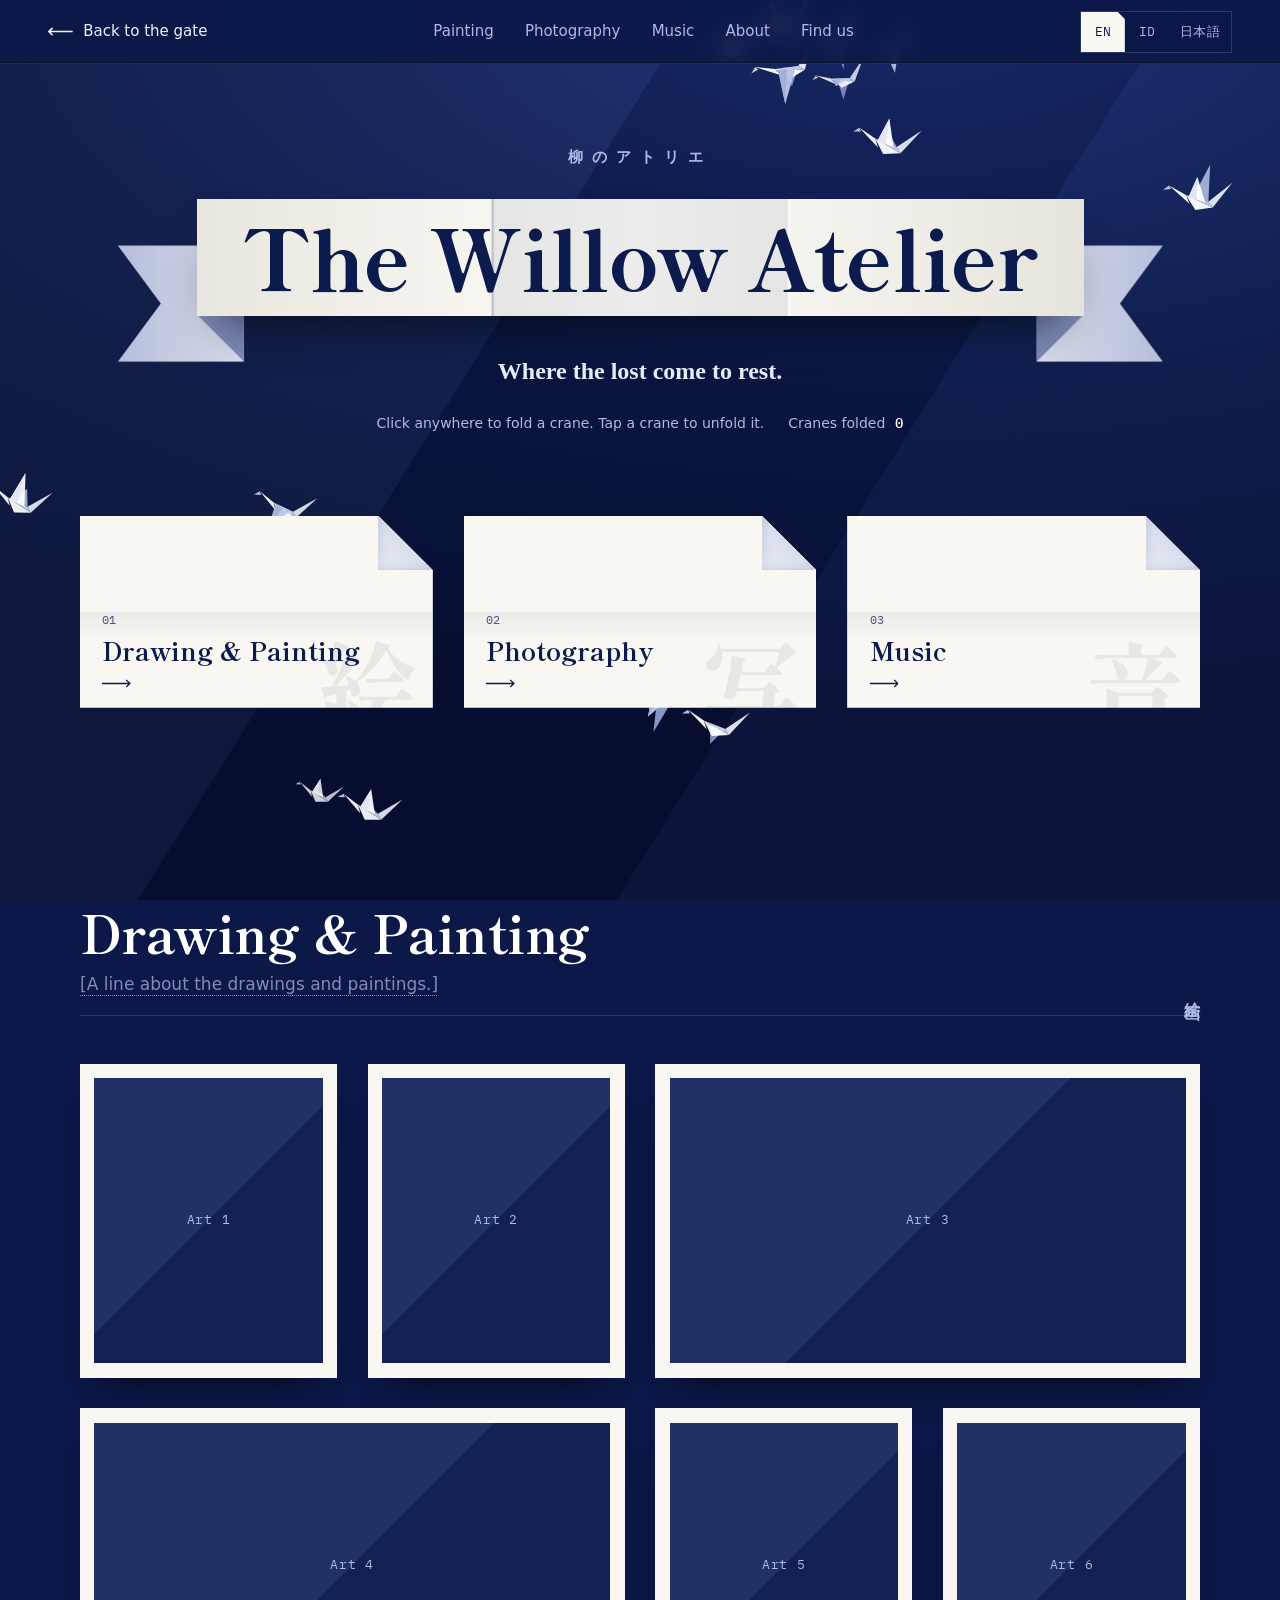
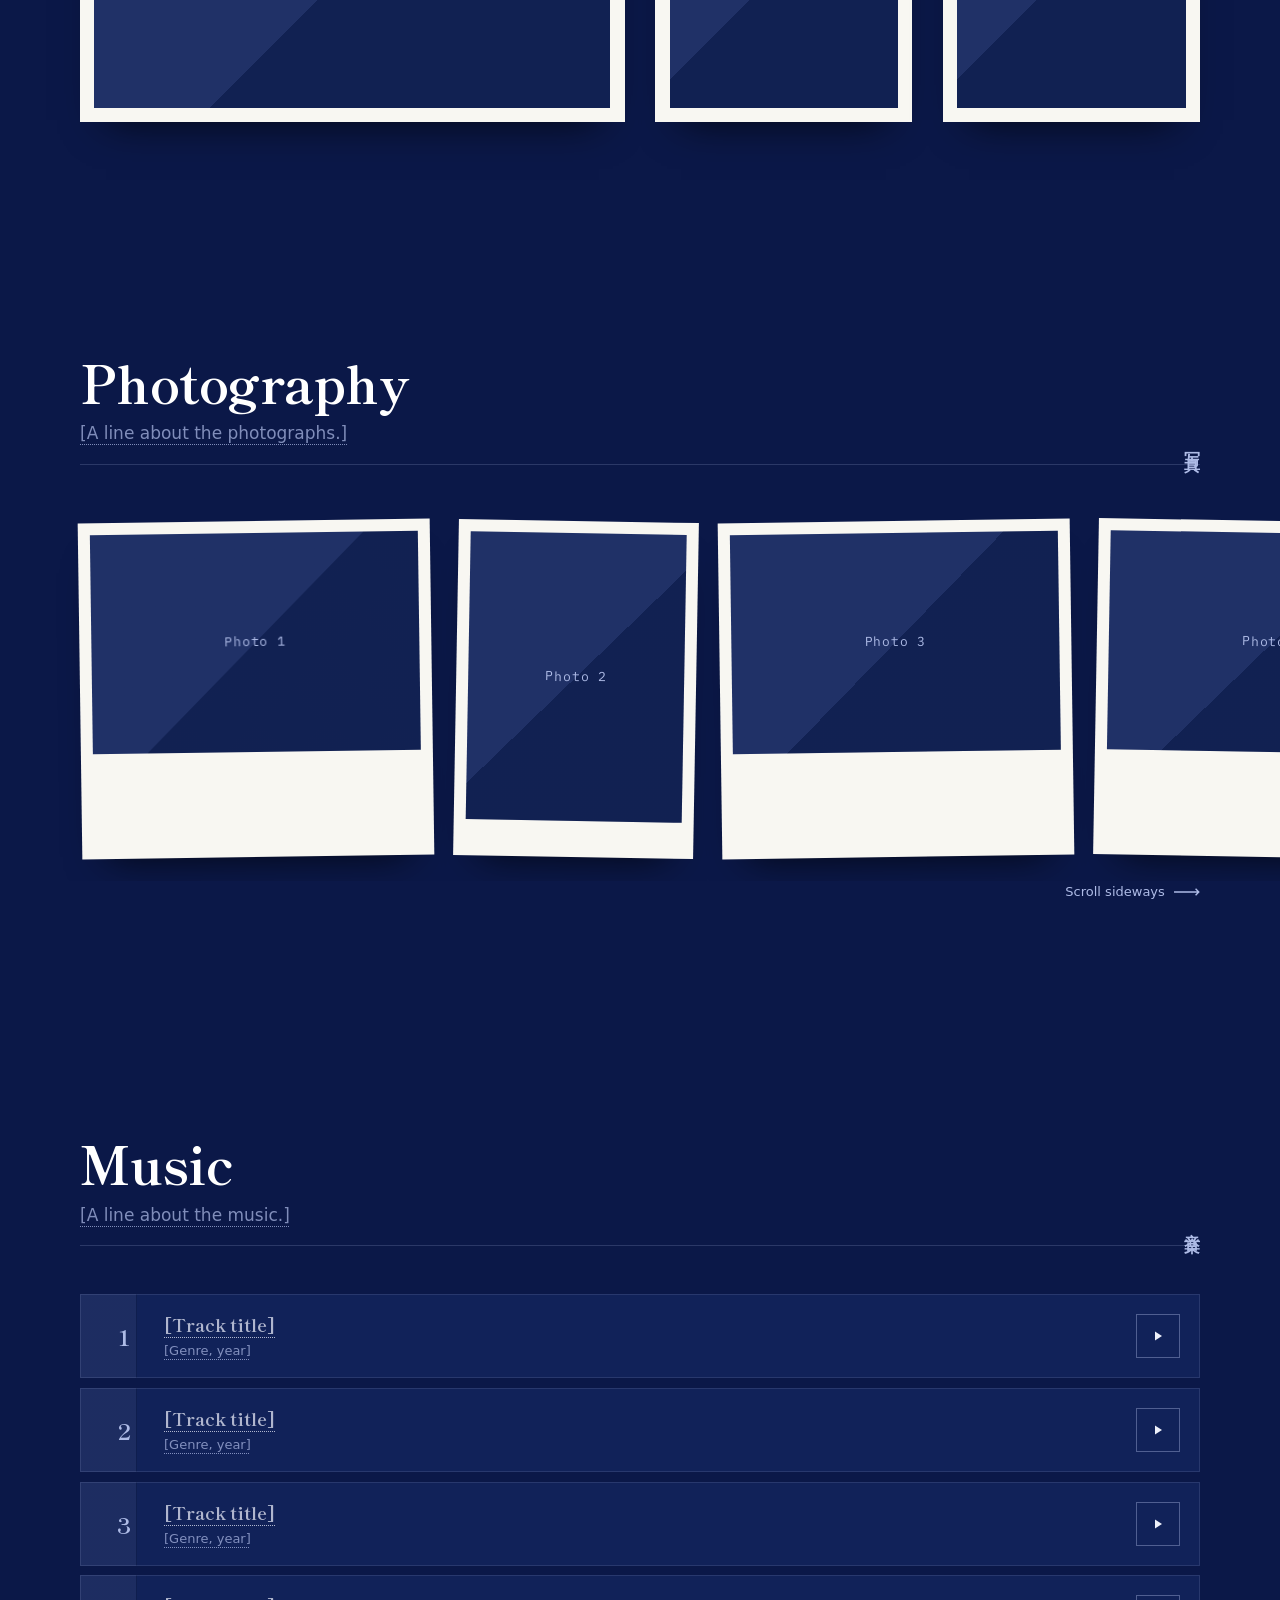
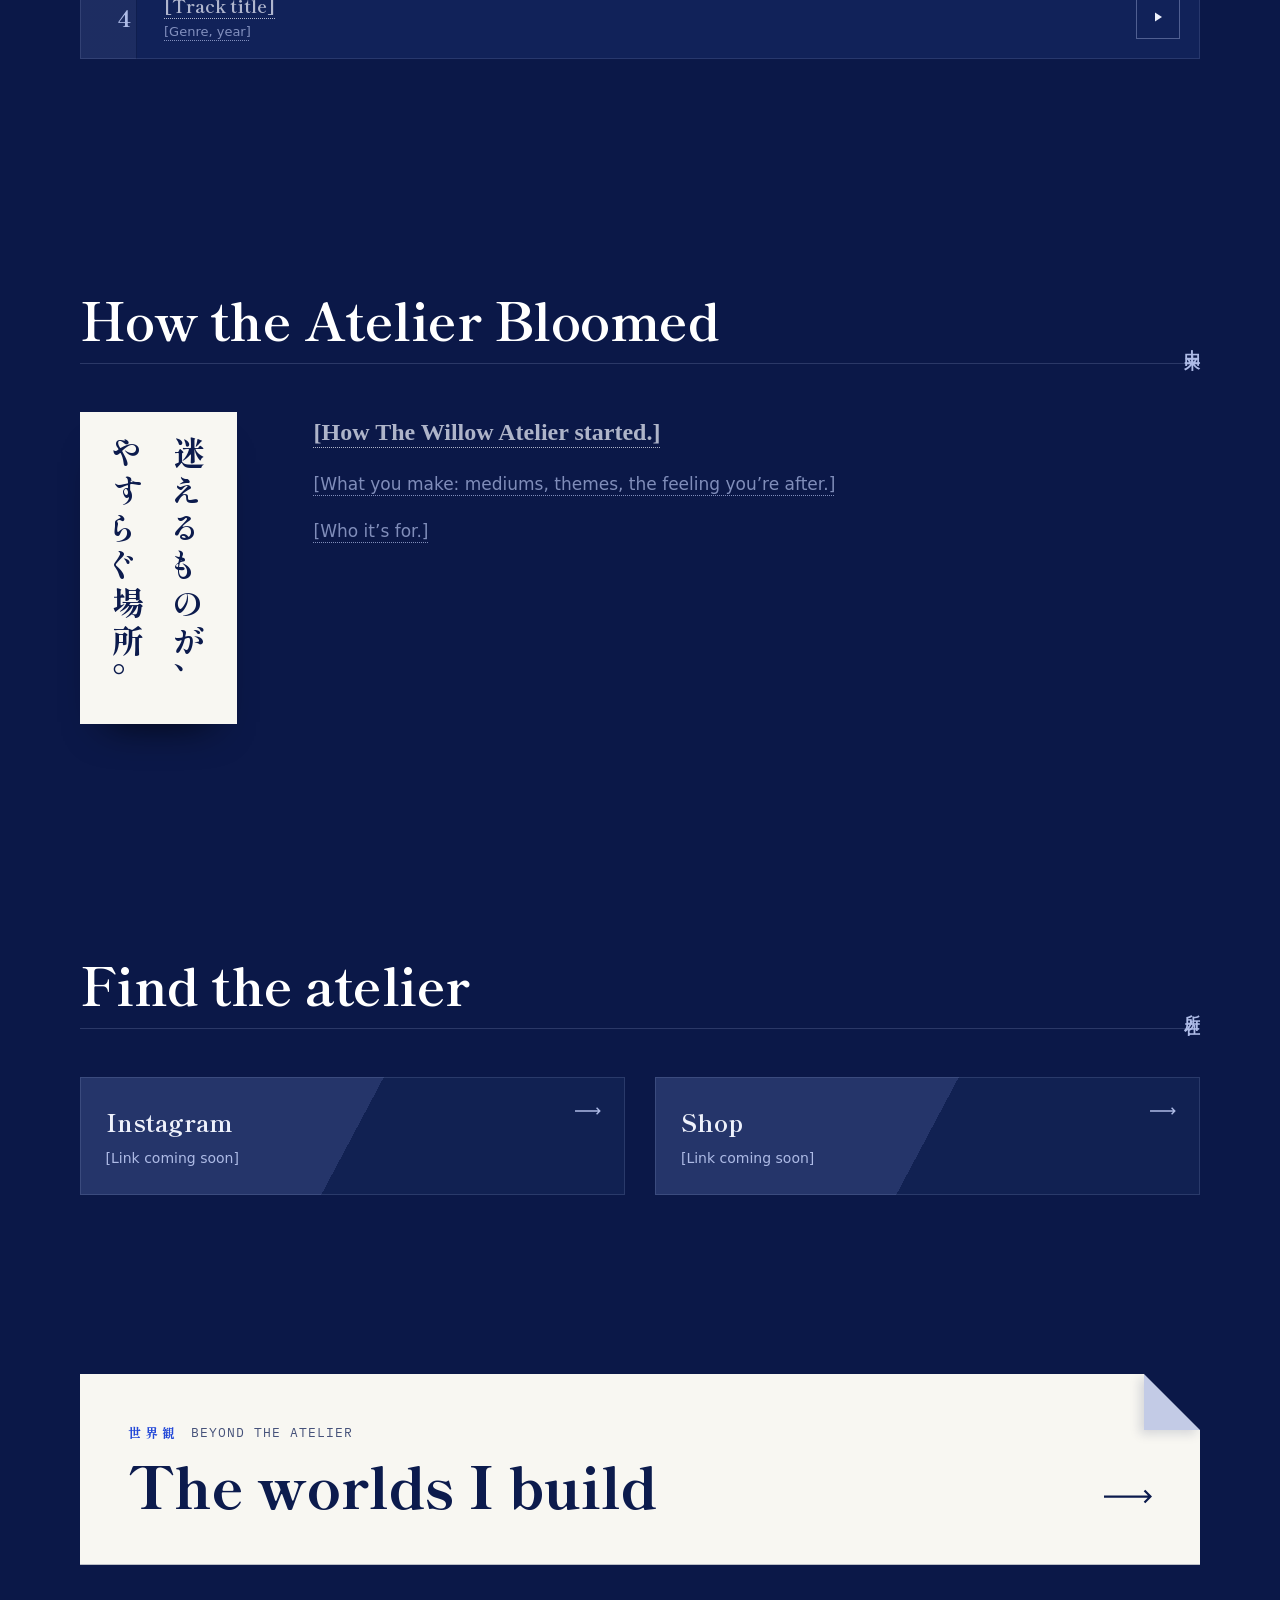
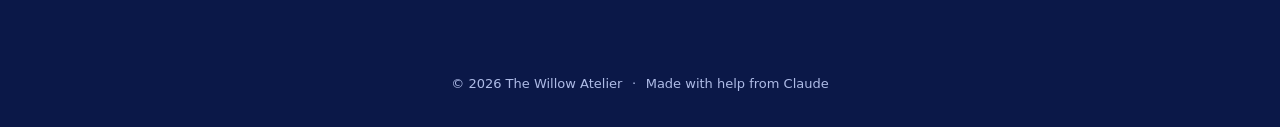
==== commit b8937fba: "Redesign: orikami, a world of folded paper in navy washi and white kami Gate: a creased navy sheet l" ====
--- a/art/index.html
+++ b/art/index.html
@@ -33,19 +33,23 @@
 
   <link rel="preconnect" href="https://fonts.googleapis.com">
   <link rel="preconnect" href="https://fonts.gstatic.com" crossorigin>
-  <link rel="stylesheet" href="https://fonts.googleapis.com/css2?family=Kaisei+Tokumin:wght@500;700;800&family=Spline+Sans+Mono:wght@400;500&family=Zen+Kaku+Gothic+New:wght@400;500;700&display=swap">
+  <link rel="stylesheet" href="https://fonts.googleapis.com/css2?family=IBM+Plex+Mono:wght@400;500&family=Shippori+Mincho+B1:wght@500;600;700;800&family=Zen+Kaku+Gothic+New:wght@400;500;700&display=swap">
   <link rel="stylesheet" href="../css/base.css">
   <link rel="stylesheet" href="../css/art.css">
 
   <script src="../js/i18n.js"></script>
   <script src="../js/main.js" defer></script>
   <script src="../js/art.js" defer></script>
+  <script src="../js/tsuru.js" defer></script>
 </head>
 <body class="art">
+  <!-- a flock of paper cranes (js/tsuru.js): they follow the pointer and
+       shy from it; click anywhere to fold a new one, tap one to unfold it -->
+  <canvas class="flock" data-flock aria-hidden="true"></canvas>
   <a class="skip-link" href="#main" data-i18n="common.skip">Skip to content</a>
 
   <header class="topbar topbar--sticky">
-    <a class="back-link" href="../" data-transition="light" data-testid="back-to-gate">
+    <a class="back-link" href="../" data-transition="dark" data-testid="back-to-gate">
       <svg class="back-link__arrow" viewBox="0 0 28 10" aria-hidden="true" focusable="false"><path d="M27 5H1M5 1 1 5l4 4" fill="none" stroke="currentColor" stroke-width="1.75"/></svg>
       <span class="back-link__full" data-i18n="common.back">Back to the gate</span>
       <span class="back-link__short" data-i18n="common.backShort">Gate</span>
@@ -75,36 +79,28 @@
 
     <!-- Hero: the name, and an index of the three kinds of work -->
     <section class="art-hero" id="top" data-testid="section-hero">
-      <div class="willow " aria-hidden="true" data-willow>
-        <svg viewBox="0 0 300 520" focusable="false">
-          <g class="willow__strand" style="--x:30px;--k:2.9"><g class="willow__sway" style="--t:5.9s;--d:-2.7s"><path class="willow__stem" d="M30,-6 C30.6,143.4 32.8,286.8 33.1,409.8"/><path class="willow__leaves" d="M30.2,38.6 Q21.7,45.9 19.1,56.8 Q27.6,49.5 30.2,38.6 M30.4,64.8 Q33.0,73.9 40.4,79.8 Q37.8,70.7 30.4,64.8 M30.6,87.9 Q24.4,93.7 23.3,102.2 Q29.5,96.3 30.6,87.9 M30.8,116.4 Q33.8,126.4 41.3,133.7 Q38.4,123.6 30.8,116.4 M31.0,138.7 Q24.1,146.0 23.6,156.1 Q30.5,148.7 31.0,138.7 M31.3,168.8 Q33.9,178.5 41.8,184.7 Q39.2,174.9 31.3,168.8 M31.5,193.1 Q25.3,199.4 24.8,208.2 Q31.0,201.9 31.5,193.1 M31.7,220.5 Q33.3,229.7 40.2,236.1 Q38.6,226.9 31.7,220.5 M32.0,243.9 Q24.2,250.3 22.2,260.2 Q29.9,253.8 32.0,243.9 M32.2,272.7 Q32.9,281.1 38.8,287.1 Q38.1,278.7 32.2,272.7 M32.5,302.0 Q25.0,307.9 23.4,317.3 Q30.8,311.4 32.5,302.0 M32.6,325.2 Q34.0,333.6 41.1,338.4 Q39.7,330.0 32.6,325.2 M32.8,354.3 Q26.4,361.3 25.0,370.7 Q31.4,363.7 32.8,354.3 M33.0,376.1 Q33.9,384.9 39.8,391.7 Q38.8,382.8 33.0,376.1 M33.1,397.7 Q26.9,405.3 26.3,415.1 Q32.5,407.5 33.1,397.7"/></g></g>
-          <g class="willow__strand" style="--x:66px;--k:1.7"><g class="willow__sway" style="--t:7.6s;--d:-4.8s"><path class="willow__stem" d="M66,-6 C67.9,173.4 74.4,346.7 75.3,495.4"/><path class="willow__leaves" d="M66.7,47.6 Q58.6,53.9 56.3,63.8 Q64.4,57.6 66.7,47.6 M67.1,75.1 Q69.1,84.0 76.1,89.9 Q74.1,81.0 67.1,75.1 M67.8,111.8 Q61.0,117.9 59.3,126.9 Q66.1,120.8 67.8,111.8 M68.4,141.7 Q71.5,151.3 79.3,157.7 Q76.2,148.1 68.4,141.7 M69.1,174.7 Q63.4,181.7 63.5,190.7 Q69.2,183.7 69.1,174.7 M70.0,213.1 Q72.4,222.8 80.3,228.8 Q78.0,219.1 70.0,213.1 M70.7,241.9 Q63.0,250.2 60.2,261.2 Q67.9,252.9 70.7,241.9 M71.5,278.9 Q73.8,288.1 81.6,293.3 Q79.4,284.2 71.5,278.9 M72.4,316.1 Q66.2,323.5 65.9,333.2 Q72.1,325.8 72.4,316.1 M73.1,350.4 Q74.4,361.0 81.7,368.8 Q80.4,358.2 73.1,350.4 M73.8,384.9 Q65.9,392.5 63.6,403.2 Q71.5,395.6 73.8,384.9 M74.4,415.0 Q75.7,424.3 82.6,430.9 Q81.2,421.5 74.4,415.0 M74.8,444.1 Q68.7,450.1 68.1,458.6 Q74.2,452.6 74.8,444.1 M75.2,477.7 Q76.6,489.1 84.3,497.6 Q82.9,486.2 75.2,477.7"/></g></g>
-          <g class="willow__strand" style="--x:98px;--k:2.5"><g class="willow__sway" style="--t:5.1s;--d:-4.7s"><path class="willow__stem" d="M98,-6 C99.2,125.5 103.5,251.1 104.1,358.7"/><path class="willow__leaves" d="M98.4,33.3 Q91.3,40.3 88.8,50.1 Q96.0,43.0 98.4,33.3 M98.8,55.0 Q101.0,65.1 108.8,71.7 Q106.6,61.7 98.8,55.0 M99.1,77.1 Q91.2,84.2 88.5,94.6 Q96.4,87.4 99.1,77.1 M99.6,104.5 Q100.8,114.3 107.6,121.4 Q106.4,111.6 99.6,104.5 M100.2,132.6 Q92.7,138.2 91.0,147.4 Q98.4,141.8 100.2,132.6 M100.6,154.2 Q103.7,164.8 112.4,171.9 Q109.2,161.2 100.6,154.2 M101.0,173.1 Q95.0,179.3 94.7,188.0 Q100.7,181.8 101.0,173.1 M101.4,191.8 Q101.1,200.4 107.3,206.4 Q107.6,197.8 101.4,191.8 M101.9,215.5 Q93.6,223.1 90.8,234.0 Q99.1,226.4 101.9,215.5 M102.4,241.0 Q104.4,250.9 111.2,258.2 Q109.3,248.3 102.4,241.0 M102.8,262.6 Q96.3,269.9 96.5,279.7 Q103.0,272.4 102.8,262.6 M103.3,288.6 Q104.2,297.0 111.3,301.7 Q110.3,293.3 103.3,288.6 M103.6,310.2 Q96.3,316.4 95.0,325.8 Q102.3,319.6 103.6,310.2 M103.8,329.6 Q104.7,339.0 110.7,346.4 Q109.8,336.9 103.8,329.6 M104.0,347.9 Q97.2,355.8 96.4,366.3 Q103.3,358.3 104.0,347.9"/></g></g>
-          <g class="willow__strand" style="--x:134px;--k:2.2"><g class="willow__sway" style="--t:6.8s;--d:-2.0s"><path class="willow__stem" d="M134,-6 C134.1,119.3 134.4,238.6 134.4,340.8"/><path class="willow__leaves" d="M134.0,31.4 Q126.8,39.6 125.1,50.4 Q132.3,42.2 134.0,31.4 M134.1,51.5 Q136.7,61.1 144.2,67.6 Q141.5,58.0 134.1,51.5 M134.1,76.4 Q125.8,83.1 123.2,93.5 Q131.5,86.8 134.1,76.4 M134.1,97.9 Q134.0,106.3 140.2,112.0 Q140.4,103.6 134.1,97.9 M134.1,118.1 Q127.3,126.3 125.4,136.7 Q132.2,128.6 134.1,118.1 M134.2,144.3 Q135.0,153.0 141.8,158.6 Q141.0,149.8 134.2,144.3 M134.2,167.8 Q127.8,175.3 127.7,185.1 Q134.0,177.6 134.2,167.8 M134.2,187.7 Q136.2,198.4 143.0,206.7 Q141.1,196.1 134.2,187.7 M134.3,207.1 Q128.0,214.5 127.5,224.2 Q133.7,216.8 134.3,207.1 M134.3,226.5 Q134.1,235.1 140.1,241.3 Q140.3,232.7 134.3,226.5 M134.3,248.2 Q127.2,253.1 126.2,261.7 Q133.3,256.8 134.3,248.2 M134.4,270.4 Q136.9,280.8 144.2,288.7 Q141.6,278.3 134.4,270.4 M134.4,291.6 Q128.2,297.2 128.1,305.5 Q134.3,299.9 134.4,291.6 M134.4,307.8 Q135.7,316.9 142.9,322.4 Q141.6,313.4 134.4,307.8 M134.4,324.0 Q126.7,332.4 124.6,343.5 Q132.3,335.2 134.4,324.0"/></g></g>
-          <g class="willow__strand" style="--x:170px;--k:1.4"><g class="willow__sway" style="--t:6.1s;--d:-3.3s"><path class="willow__stem" d="M170,-6 C168.5,121.7 163.4,243.4 162.7,347.7"/><path class="willow__leaves" d="M169.5,32.1 Q162.0,37.6 160.1,46.6 Q167.6,41.2 169.5,32.1 M168.9,59.9 Q171.5,70.6 180.0,77.6 Q177.4,66.9 168.9,59.9 M168.4,84.6 Q162.3,90.2 160.8,98.4 Q167.0,92.8 168.4,84.6 M167.9,106.0 Q169.5,115.4 175.8,122.6 Q174.2,113.2 167.9,106.0 M167.4,129.7 Q161.0,136.5 159.5,145.6 Q165.8,138.8 167.4,129.7 M166.7,154.9 Q169.4,165.1 176.7,172.5 Q174.1,162.4 166.7,154.9 M166.2,173.1 Q157.8,179.0 155.2,189.0 Q163.6,183.1 166.2,173.1 M165.7,194.5 Q167.3,202.7 173.5,208.3 Q171.9,200.1 165.7,194.5 M165.1,218.1 Q157.9,224.0 156.1,233.1 Q163.3,227.2 165.1,218.1 M164.5,240.8 Q164.5,248.9 170.1,254.7 Q170.2,246.6 164.5,240.8 M164.1,260.1 Q156.8,265.1 154.8,273.5 Q162.0,268.6 164.1,260.1 M163.7,278.8 Q164.5,287.4 170.6,293.7 Q169.7,285.1 163.7,278.8 M163.2,301.5 Q155.1,308.0 153.0,318.2 Q161.2,311.7 163.2,301.5 M162.9,325.4 Q164.7,336.3 172.4,344.3 Q170.6,333.4 162.9,325.4 M162.7,347.4 Q155.3,355.9 154.0,367.1 Q161.3,358.6 162.7,347.4"/></g></g>
-          <g class="willow__strand" style="--x:206px;--k:2.8"><g class="willow__sway" style="--t:5.5s;--d:-0.2s"><path class="willow__stem" d="M206,-6 C205.1,127.2 202.0,254.3 201.6,363.3"/><path class="willow__leaves" d="M205.7,33.8 Q199.1,39.6 197.0,48.1 Q203.6,42.3 205.7,33.8 M205.4,57.7 Q207.0,67.7 213.5,75.5 Q211.9,65.5 205.4,57.7 M205.1,85.5 Q196.8,92.1 193.6,102.2 Q201.9,95.6 205.1,85.5 M204.8,106.9 Q204.8,117.4 211.5,125.5 Q211.5,115.0 204.8,106.9 M204.5,129.1 Q195.8,136.5 192.9,147.5 Q201.6,140.1 204.5,129.1 M204.1,153.1 Q205.6,162.2 212.5,168.2 Q211.0,159.2 204.1,153.1 M203.8,174.0 Q196.5,179.3 194.9,188.2 Q202.3,182.9 203.8,174.0 M203.4,199.4 Q203.4,207.9 209.4,213.9 Q209.4,205.4 203.4,199.4 M203.1,221.0 Q195.4,228.7 192.7,239.3 Q200.4,231.6 203.1,221.0 M202.8,240.5 Q204.6,250.8 211.9,258.2 Q210.2,247.9 202.8,240.5 M202.6,258.6 Q195.0,265.7 193.7,275.9 Q201.3,268.9 202.6,258.6 M202.3,278.8 Q202.8,288.2 209.5,294.8 Q208.9,285.5 202.3,278.8 M202.1,298.8 Q194.4,305.1 192.2,314.8 Q199.9,308.5 202.1,298.8 M201.9,316.9 Q204.1,326.2 211.5,332.4 Q209.3,323.0 201.9,316.9 M201.7,337.1 Q193.0,344.2 189.9,355.1 Q198.6,347.9 201.7,337.1 M201.6,361.7 Q203.1,373.1 210.8,381.6 Q209.2,370.3 201.6,361.7"/></g></g>
-          <g class="willow__strand" style="--x:240px;--k:2.9"><g class="willow__sway" style="--t:6.8s;--d:-2.8s"><path class="willow__stem" d="M240,-6 C243.2,111.5 254.4,223.1 255.9,318.7"/><path class="willow__leaves" d="M241.2,29.1 Q235.1,34.5 234.9,42.7 Q241.0,37.3 241.2,29.1 M242.2,53.4 Q243.7,63.0 250.3,70.0 Q248.8,60.5 242.2,53.4 M243.3,75.0 Q237.2,82.0 237.1,91.2 Q243.2,84.3 243.3,75.0 M244.6,98.3 Q246.8,107.2 254.8,111.7 Q252.5,102.9 244.6,98.3 M245.7,118.2 Q239.6,125.4 238.8,134.8 Q245.0,127.7 245.7,118.2 M247.0,139.1 Q250.2,149.9 259.3,156.6 Q256.1,145.8 247.0,139.1 M248.2,158.9 Q242.3,165.3 242.4,174.0 Q248.3,167.6 248.2,158.9 M249.4,177.9 Q249.9,187.1 256.5,193.5 Q256.0,184.3 249.4,177.9 M250.7,199.6 Q244.0,205.9 243.4,215.2 Q250.2,208.9 250.7,199.6 M251.9,219.2 Q253.1,228.0 259.7,234.1 Q258.4,225.3 251.9,219.2 M252.9,238.0 Q246.7,245.3 246.2,254.9 Q252.4,247.6 252.9,238.0 M253.8,256.2 Q254.7,265.1 261.1,271.4 Q260.2,262.5 253.8,256.2 M254.8,278.8 Q248.5,288.2 248.1,299.5 Q254.4,290.1 254.8,278.8 M255.3,293.8 Q257.0,302.5 263.2,308.8 Q261.6,300.1 255.3,293.8 M255.9,314.3 Q248.0,322.5 245.4,333.5 Q253.2,325.3 255.9,314.3"/></g></g>
-          <g class="willow__strand" style="--x:272px;--k:1.6"><g class="willow__sway" style="--t:6.8s;--d:-3.0s"><path class="willow__stem" d="M272,-6 C273.5,119.2 278.8,238.4 279.5,340.6"/><path class="willow__leaves" d="M272.6,31.4 Q265.6,39.1 263.8,49.3 Q270.7,41.6 272.6,31.4 M272.9,50.0 Q273.2,58.7 279.4,64.9 Q279.1,56.2 272.9,50.0 M273.4,72.1 Q265.9,80.3 263.7,91.2 Q271.1,83.0 273.4,72.1 M273.9,94.9 Q275.0,103.2 282.0,108.0 Q280.9,99.6 273.9,94.9 M274.5,118.2 Q267.0,126.6 265.5,137.7 Q273.0,129.3 274.5,118.2 M275.1,142.3 Q278.0,151.3 285.3,157.2 Q282.4,148.2 275.1,142.3 M275.8,165.9 Q269.6,171.6 268.3,180.0 Q274.4,174.2 275.8,165.9 M276.4,190.2 Q276.4,198.9 282.4,205.1 Q282.5,196.4 276.4,190.2 M277.1,215.6 Q269.4,222.4 267.8,232.6 Q275.4,225.7 277.1,215.6 M277.6,235.6 Q279.2,246.3 286.0,254.7 Q284.5,244.0 277.6,235.6 M278.2,257.6 Q271.6,264.8 270.2,274.4 Q276.7,267.3 278.2,257.6 M278.6,276.0 Q281.1,286.6 288.2,295.0 Q285.7,284.3 278.6,276.0 M279.0,296.1 Q272.7,302.6 272.8,311.6 Q279.0,305.1 279.0,296.1 M279.3,315.1 Q279.8,324.8 286.5,331.8 Q285.9,322.1 279.3,315.1 M279.5,335.8 Q271.8,342.8 270.2,353.0 Q277.9,346.1 279.5,335.8"/></g></g>
-        </svg>
-      </div>
       <div class="wrap">
         <p class="art-hero__jp" lang="ja" aria-hidden="true">柳のアトリエ</p>
-        <h1 class="art-hero__title inked" translate="no">The Willow Atelier</h1>
+        <!-- the title is set on a folded paper banner that tilts toward the pointer -->
+        <div class="banner" data-banner>
+          <span class="banner__end banner__end--l" aria-hidden="true"></span>
+          <h1 class="art-hero__title banner__title unveil" translate="no">The Willow Atelier</h1>
+          <span class="banner__end banner__end--r" aria-hidden="true"></span>
+        </div>
         <p class="art-hero__tagline" data-i18n="art.tagline">Where the lost come to rest.</p>
-      </div>
-
-      <div class="hanga hanga--strip hanga--night" aria-hidden="true">
-        <svg class="hanga__pass hanga__pass--light" viewBox="0 0 1600 420" preserveAspectRatio="xMidYMax slice" focusable="false"><rect x="900" y="204" width="320" height="22" rx="11.0" fill="#16297a"/><rect x="1070" y="246" width="260" height="22" rx="11.0" fill="#16297a"/><circle cx="1220" cy="150" r="46" fill="#eef1f3"/><defs><linearGradient id="asm" x1="0" y1="0" x2="0" y2="1"><stop offset="0" stop-color="#2a43a8"/><stop offset="0.9" stop-color="#2a43a8" stop-opacity="0"/></linearGradient></defs><path d="M40,280 Q260,249 398,124 L412,110 L426,120 L440,112 L450,126 Q591,253 800,280 Z" fill="url(#asm)"/><path d="M40,280 Q260,249 398,124 L412,110 L426,120 L440,112 L450,126 Q591,253 800,280" fill="none" stroke="#dfe7f7" stroke-width="2" stroke-linejoin="round"/><g class="sea" style="--p:140;--t:46s"><path d="M-140,268 Q-63.0,265.4 -28.0,246.0 Q-28.0,261.4 0.0,268 Q77.0,265.4 112.0,246.0 Q112.0,261.4 140.0,268 Q217.0,265.4 252.0,246.0 Q252.0,261.4 280.0,268 Q357.0,265.4 392.0,246.0 Q392.0,261.4 420.0,268 Q497.0,265.4 532.0,246.0 Q532.0,261.4 560.0,268 Q637.0,265.4 672.0,246.0 Q672.0,261.4 700.0,268 Q777.0,265.4 812.0,246.0 Q812.0,261.4 840.0,268 Q917.0,265.4 952.0,246.0 Q952.0,261.4 980.0,268 Q1057.0,265.4 1092.0,246.0 Q1092.0,261.4 1120.0,268 Q1197.0,265.4 1232.0,246.0 Q1232.0,261.4 1260.0,268 Q1337.0,265.4 1372.0,246.0 Q1372.0,261.4 1400.0,268 Q1477.0,265.4 1512.0,246.0 Q1512.0,261.4 1540.0,268 Q1617.0,265.4 1652.0,246.0 Q1652.0,261.4 1680.0,268 Q1757.0,265.4 1792.0,246.0 Q1792.0,261.4 1820.0,268 Q1897.0,265.4 1932.0,246.0 Q1932.0,261.4 1960.0,268 L1960,430 L-140,430 Z" fill="#172a7c"/></g></svg>
-        <svg class="hanga__pass hanga__pass--deep" viewBox="0 0 1600 420" preserveAspectRatio="xMidYMax slice" focusable="false"><g class="sea" style="--p:200;--t:42s"><path d="M-200,316 Q-90.0,312.4 -40.0,286.0 Q-40.0,307.0 0.0,316 Q110.0,312.4 160.0,286.0 Q160.0,307.0 200.0,316 Q310.0,312.4 360.0,286.0 Q360.0,307.0 400.0,316 Q510.0,312.4 560.0,286.0 Q560.0,307.0 600.0,316 Q710.0,312.4 760.0,286.0 Q760.0,307.0 800.0,316 Q910.0,312.4 960.0,286.0 Q960.0,307.0 1000.0,316 Q1110.0,312.4 1160.0,286.0 Q1160.0,307.0 1200.0,316 Q1310.0,312.4 1360.0,286.0 Q1360.0,307.0 1400.0,316 Q1510.0,312.4 1560.0,286.0 Q1560.0,307.0 1600.0,316 Q1710.0,312.4 1760.0,286.0 Q1760.0,307.0 1800.0,316 Q1910.0,312.4 1960.0,286.0 Q1960.0,307.0 2000.0,316 L2000,430 L-200,430 Z" fill="#112066"/></g><g class="sea" style="--p:200;--t:42s"><path d="M-160.0,326.8 Q-88.0,325.0 -52.0,302.2 M40.0,326.8 Q112.0,325.0 148.0,302.2 M240.0,326.8 Q312.0,325.0 348.0,302.2 M440.0,326.8 Q512.0,325.0 548.0,302.2 M640.0,326.8 Q712.0,325.0 748.0,302.2 M840.0,326.8 Q912.0,325.0 948.0,302.2 M1040.0,326.8 Q1112.0,325.0 1148.0,302.2 M1240.0,326.8 Q1312.0,325.0 1348.0,302.2 M1440.0,326.8 Q1512.0,325.0 1548.0,302.2 M1640.0,326.8 Q1712.0,325.0 1748.0,302.2 M1840.0,326.8 Q1912.0,325.0 1948.0,302.2" fill="none" stroke="#dfe7f7" stroke-width="1.6" stroke-linecap="round" stroke-opacity="0.75"/></g><g class="sea" style="--p:270;--t:38s"><path d="M-270,372 Q-121.5,367.2 -54.0,332.0 Q-54.0,360.0 0.0,372 Q148.5,367.2 216.0,332.0 Q216.0,360.0 270.0,372 Q418.5,367.2 486.0,332.0 Q486.0,360.0 540.0,372 Q688.5,367.2 756.0,332.0 Q756.0,360.0 810.0,372 Q958.5,367.2 1026.0,332.0 Q1026.0,360.0 1080.0,372 Q1228.5,367.2 1296.0,332.0 Q1296.0,360.0 1350.0,372 Q1498.5,367.2 1566.0,332.0 Q1566.0,360.0 1620.0,372 Q1768.5,367.2 1836.0,332.0 Q1836.0,360.0 1890.0,372 Q2038.5,367.2 2106.0,332.0 Q2106.0,360.0 2160.0,372 L2160,430 L-270,430 Z" fill="#0c1850"/></g><g class="sea" style="--p:270;--t:38s"><path d="M-216.0,386.4 Q-118.8,384.0 -70.2,353.6 M54.0,386.4 Q151.2,384.0 199.8,353.6 M324.0,386.4 Q421.2,384.0 469.8,353.6 M594.0,386.4 Q691.2,384.0 739.8,353.6 M864.0,386.4 Q961.2,384.0 1009.8,353.6 M1134.0,386.4 Q1231.2,384.0 1279.8,353.6 M1404.0,386.4 Q1501.2,384.0 1549.8,353.6 M1674.0,386.4 Q1771.2,384.0 1819.8,353.6 M1944.0,386.4 Q2041.2,384.0 2089.8,353.6" fill="none" stroke="#dfe7f7" stroke-width="1.6" stroke-linecap="round" stroke-opacity="0.75"/></g></svg>
-        <svg class="hanga__pass hanga__pass--key" viewBox="0 0 1600 420" preserveAspectRatio="xMidYMax slice" focusable="false"><g fill="#dfe7f7"><circle cx="381" cy="113" r="1.6"/><circle cx="1466" cy="99" r="2.2"/><circle cx="105" cy="3" r="1.6"/><circle cx="415" cy="49" r="2.2"/><circle cx="752" cy="174" r="1.6"/><circle cx="635" cy="179" r="1.2"/><circle cx="1016" cy="181" r="2.2"/><circle cx="624" cy="3" r="1.2"/><circle cx="255" cy="199" r="1.2"/><circle cx="482" cy="6" r="1.6"/><circle cx="756" cy="150" r="1.6"/><circle cx="1143" cy="192" r="1.6"/><circle cx="1165" cy="120" r="1.2"/><circle cx="1406" cy="20" r="1.2"/><circle cx="792" cy="54" r="2.2"/><circle cx="698" cy="130" r="1.6"/><circle cx="674" cy="173" r="2.2"/><circle cx="561" cy="122" r="2.2"/><circle cx="372" cy="70" r="1.2"/><circle cx="1370" cy="206" r="2.2"/><circle cx="1113" cy="145" r="1.6"/><circle cx="1543" cy="188" r="2.2"/><circle cx="167" cy="136" r="2.2"/><circle cx="1331" cy="119" r="1.6"/><circle cx="199" cy="100" r="2.2"/><circle cx="1584" cy="18" r="1.2"/><circle cx="657" cy="31" r="1.6"/><circle cx="683" cy="86" r="1.2"/><circle cx="71" cy="128" r="1.2"/><circle cx="604" cy="122" r="2.2"/><circle cx="1409" cy="204" r="2.2"/><circle cx="378" cy="7" r="1.2"/><circle cx="123" cy="125" r="1.2"/><circle cx="1518" cy="202" r="1.6"/><circle cx="977" cy="32" r="1.2"/><circle cx="1568" cy="71" r="1.6"/><circle cx="1534" cy="187" r="1.6"/><circle cx="603" cy="181" r="1.6"/><circle cx="1030" cy="124" r="2.2"/><circle cx="164" cy="202" r="2.2"/><circle cx="434" cy="132" r="2.2"/><circle cx="380" cy="63" r="1.6"/><circle cx="834" cy="114" r="1.2"/><circle cx="1261" cy="205" r="1.6"/><circle cx="32" cy="128" r="2.2"/><circle cx="213" cy="132" r="1.6"/></g><g class="sea" style="--p:140;--t:46s"><path d="M-140,268 Q-63.0,265.4 -28.0,246.0 Q-28.0,261.4 0.0,268 Q77.0,265.4 112.0,246.0 Q112.0,261.4 140.0,268 Q217.0,265.4 252.0,246.0 Q252.0,261.4 280.0,268 Q357.0,265.4 392.0,246.0 Q392.0,261.4 420.0,268 Q497.0,265.4 532.0,246.0 Q532.0,261.4 560.0,268 Q637.0,265.4 672.0,246.0 Q672.0,261.4 700.0,268 Q777.0,265.4 812.0,246.0 Q812.0,261.4 840.0,268 Q917.0,265.4 952.0,246.0 Q952.0,261.4 980.0,268 Q1057.0,265.4 1092.0,246.0 Q1092.0,261.4 1120.0,268 Q1197.0,265.4 1232.0,246.0 Q1232.0,261.4 1260.0,268 Q1337.0,265.4 1372.0,246.0 Q1372.0,261.4 1400.0,268 Q1477.0,265.4 1512.0,246.0 Q1512.0,261.4 1540.0,268 Q1617.0,265.4 1652.0,246.0 Q1652.0,261.4 1680.0,268 Q1757.0,265.4 1792.0,246.0 Q1792.0,261.4 1820.0,268 Q1897.0,265.4 1932.0,246.0 Q1932.0,261.4 1960.0,268" fill="none" stroke="#dfe7f7" stroke-width="2"/><path d="M-112.0,275.9 Q-61.6,274.6 -36.4,257.9 M28.0,275.9 Q78.4,274.6 103.6,257.9 M168.0,275.9 Q218.4,274.6 243.6,257.9 M308.0,275.9 Q358.4,274.6 383.6,257.9 M448.0,275.9 Q498.4,274.6 523.6,257.9 M588.0,275.9 Q638.4,274.6 663.6,257.9 M728.0,275.9 Q778.4,274.6 803.6,257.9 M868.0,275.9 Q918.4,274.6 943.6,257.9 M1008.0,275.9 Q1058.4,274.6 1083.6,257.9 M1148.0,275.9 Q1198.4,274.6 1223.6,257.9 M1288.0,275.9 Q1338.4,274.6 1363.6,257.9 M1428.0,275.9 Q1478.4,274.6 1503.6,257.9 M1568.0,275.9 Q1618.4,274.6 1643.6,257.9 M1708.0,275.9 Q1758.4,274.6 1783.6,257.9 M1848.0,275.9 Q1898.4,274.6 1923.6,257.9" fill="none" stroke="#dfe7f7" stroke-width="1.3" stroke-linecap="round"/></g><g class="sea" style="--p:200;--t:42s"><path d="M-200,316 Q-90.0,312.4 -40.0,286.0 Q-40.0,307.0 0.0,316 Q110.0,312.4 160.0,286.0 Q160.0,307.0 200.0,316 Q310.0,312.4 360.0,286.0 Q360.0,307.0 400.0,316 Q510.0,312.4 560.0,286.0 Q560.0,307.0 600.0,316 Q710.0,312.4 760.0,286.0 Q760.0,307.0 800.0,316 Q910.0,312.4 960.0,286.0 Q960.0,307.0 1000.0,316 Q1110.0,312.4 1160.0,286.0 Q1160.0,307.0 1200.0,316 Q1310.0,312.4 1360.0,286.0 Q1360.0,307.0 1400.0,316 Q1510.0,312.4 1560.0,286.0 Q1560.0,307.0 1600.0,316 Q1710.0,312.4 1760.0,286.0 Q1760.0,307.0 1800.0,316 Q1910.0,312.4 1960.0,286.0 Q1960.0,307.0 2000.0,316" fill="none" stroke="#dfe7f7" stroke-width="2"/></g><g class="sea" style="--p:270;--t:38s"><path d="M-270,372 Q-121.5,367.2 -54.0,332.0 Q-54.0,360.0 0.0,372 Q148.5,367.2 216.0,332.0 Q216.0,360.0 270.0,372 Q418.5,367.2 486.0,332.0 Q486.0,360.0 540.0,372 Q688.5,367.2 756.0,332.0 Q756.0,360.0 810.0,372 Q958.5,367.2 1026.0,332.0 Q1026.0,360.0 1080.0,372 Q1228.5,367.2 1296.0,332.0 Q1296.0,360.0 1350.0,372 Q1498.5,367.2 1566.0,332.0 Q1566.0,360.0 1620.0,372 Q1768.5,367.2 1836.0,332.0 Q1836.0,360.0 1890.0,372 Q2038.5,367.2 2106.0,332.0 Q2106.0,360.0 2160.0,372" fill="none" stroke="#dfe7f7" stroke-width="2"/></g></svg>
-      </div>
+        <div class="flock-bar" data-flock-bar hidden>
+          <p class="flock-bar__hint" data-i18n="art.cranes.hint">Click anywhere to fold a crane. Tap a crane to unfold it.</p>
+          <p class="flock-bar__count"><span data-i18n="art.cranes.count">Cranes folded</span> <b class="mono" data-crane-count>0</b></p>
+        </div>
+      </div>
+
 
       <div class="wrap">
         <nav class="index" aria-label="What the atelier makes" data-i18n-attr="aria-label:art.index.label" data-testid="art-index">
           <ol class="index__list">
-            <li><a class="index__link" href="#painting" data-testid="index-painting"><span class="index__no mono" aria-hidden="true">01</span><span class="index__name" data-i18n="art.painting.title">Drawing &amp; Painting</span><svg class="arrow" viewBox="0 0 32 10" aria-hidden="true" focusable="false"><path d="M0 5h31M27 1l4 4-4 4" fill="none" stroke="currentColor" stroke-width="1.5"/></svg></a></li>
-            <li><a class="index__link" href="#photography" data-testid="index-photography"><span class="index__no mono" aria-hidden="true">02</span><span class="index__name" data-i18n="art.photo.title">Photography</span><svg class="arrow" viewBox="0 0 32 10" aria-hidden="true" focusable="false"><path d="M0 5h31M27 1l4 4-4 4" fill="none" stroke="currentColor" stroke-width="1.5"/></svg></a></li>
-            <li><a class="index__link" href="#music" data-testid="index-music"><span class="index__no mono" aria-hidden="true">03</span><span class="index__name" data-i18n="art.music.title">Music</span><svg class="arrow" viewBox="0 0 32 10" aria-hidden="true" focusable="false"><path d="M0 5h31M27 1l4 4-4 4" fill="none" stroke="currentColor" stroke-width="1.5"/></svg></a></li>
+            <li><a class="index__link" href="#painting" data-testid="index-painting"><span class="index__fold" aria-hidden="true"><span class="index__front"></span><span class="index__back"></span></span><span class="index__kanji" lang="ja" aria-hidden="true">絵</span><span class="index__no mono" aria-hidden="true">01</span><span class="index__name" data-i18n="art.painting.title">Drawing &amp; Painting</span><svg class="arrow" viewBox="0 0 32 10" aria-hidden="true" focusable="false"><path d="M0 5h31M27 1l4 4-4 4" fill="none" stroke="currentColor" stroke-width="1.5"/></svg></a></li>
+            <li><a class="index__link" href="#photography" data-testid="index-photography"><span class="index__fold" aria-hidden="true"><span class="index__front"></span><span class="index__back"></span></span><span class="index__kanji" lang="ja" aria-hidden="true">写</span><span class="index__no mono" aria-hidden="true">02</span><span class="index__name" data-i18n="art.photo.title">Photography</span><svg class="arrow" viewBox="0 0 32 10" aria-hidden="true" focusable="false"><path d="M0 5h31M27 1l4 4-4 4" fill="none" stroke="currentColor" stroke-width="1.5"/></svg></a></li>
+            <li><a class="index__link" href="#music" data-testid="index-music"><span class="index__fold" aria-hidden="true"><span class="index__front"></span><span class="index__back"></span></span><span class="index__kanji" lang="ja" aria-hidden="true">音</span><span class="index__no mono" aria-hidden="true">03</span><span class="index__name" data-i18n="art.music.title">Music</span><svg class="arrow" viewBox="0 0 32 10" aria-hidden="true" focusable="false"><path d="M0 5h31M27 1l4 4-4 4" fill="none" stroke="currentColor" stroke-width="1.5"/></svg></a></li>
           </ol>
         </nav>
       </div>
--- a/css/base.css
+++ b/css/base.css
@@ -1,102 +1,60 @@
 /* ==========================================================================
-   Base: tokens, type, shared chrome (header, switcher, footer), motion.
-   Every page loads this first.
-
-   The world is hanga (版画), the Japanese woodblock print, and within it
-   aizuri-e: prints pulled almost entirely in one blue ink. Paper, a few
-   strengths of that blue, and a dark key line. Three things recur on every
-   page: the page prints itself in three passes as you arrive, a willow
-   hangs from the top edge, and printer's registration marks sit in the
-   corner of the window. Kaisei Tokumin for display, Zen Kaku Gothic New
-   for text in every language, Spline Sans Mono for small facts.
+   折り紙 orikami: a world made of folded paper, in navy and white washi.
+   Shared: tokens, type, the header and language switcher, buttons, sections,
+   the footer, the viewer, reveals (a fold opening) and the page change
+   (a sheet folding over the screen).
    ========================================================================== */
 
 :root {
-  /* one ink, in five strengths */
-  --ai-1: #cfdcf1;
-  --ai-2: #8eabe3;
-  --ai-3: #2449d8;
-  --ai-4: #17318f;
-  --ai-5: #0c1b4d;
-
-  --royal: var(--ai-3);
-  --royal-2: var(--ai-4);
-  --royal-soft: var(--ai-2); /* the ink as text on the night ground */
-
-  --paper: #eef1f3;   /* washi */
-  --sheet: #f9fafb;
-  --ink: var(--ai-5); /* the key block */
-  --ink-2: #2b3a66;
-  --grey: #5c6788;
-  --night: #0b1848;   /* a sheet printed solid */
-  --night-2: #13235f;
-
-  /* light pages (gate, QA, 404) */
-  --bg: var(--paper);
-  --bg-raised: var(--sheet);
-  --fg: var(--ink-2);
-  --fg-strong: var(--ink);
-  --muted: var(--grey);
-  --key: var(--ink);
-  --wash: #a9bfea;    /* the first, pale pass under a title */
-  --line: rgba(12, 27, 77, 0.14);
-  --line-strong: rgba(12, 27, 77, 0.6);
-  --accent: var(--royal);
-  --accent-text: var(--royal);
-  --accent-fg: #fff;
-  --focus: var(--royal);
-
-  --font: "Zen Kaku Gothic New", system-ui, -apple-system, "Segoe UI", sans-serif;
-  --font-display: "Kaisei Tokumin", "Noto Serif JP", "Yu Mincho", serif;
-  --font-mono: "Spline Sans Mono", ui-monospace, "SFMono-Regular", Menlo, monospace;
-  --font-jp: "Zen Kaku Gothic New", "Hiragino Sans", "Yu Gothic", sans-serif;
-
-  /* prints have square corners: everything does */
-  --radius: 2px;
-  --radius-box: 2px;
-  --rule: 1.5px;     /* the weight of a key line */
+  /* navy washi, from the table under the sheet to its lit face */
+  --deep: #060d2c;
+  --night: #0b1848;
+  --ink: #0c1b4d;
+  --washi: #14265f;
+  --washi-hi: #1e3479;
+  --royal: #2449d8;
+  --royal-hi: #5b7cff;
+  /* white kami */
+  --kami: #f8f7f2;
+  --kami-2: #eeede6;
+  --kami-3: #dfe0dc;
+  --mist: #aebbe6;
+  /* the one warm thing: a seal stamp */
+  --shu: #c23b26;
+
+  --text: var(--ink);
+  --text-soft: #46527a;
+  --bg: var(--kami);
+  --rule: rgba(12, 27, 77, 0.14);
+  --crease: rgba(12, 27, 77, 0.05);
+
+  --display: "Shippori Mincho B1", "Zen Old Mincho", "Hiragino Mincho ProN", serif;
+  --sans: "Zen Kaku Gothic New", "Hiragino Sans", system-ui, sans-serif;
+  --mono: "IBM Plex Mono", ui-monospace, monospace;
 
   --ease: cubic-bezier(0.65, 0, 0.35, 1);
   --ease-out: cubic-bezier(0.16, 1, 0.3, 1);
-
-  --gutter: clamp(1.25rem, 4vw, 3.5rem);
-  --section-space: clamp(5rem, 10vw, 9rem);
-}
-
-/* the atelier and the worlds: the night sheet */
+  --fold: cubic-bezier(0.55, 0.05, 0.25, 1);
+
+  --wrap: 76rem;
+  --gutter: clamp(1rem, 4vw, 3rem);
+  --top-h: 4rem;
+}
+
 .theme-dark {
+  --text: #eef1fb;
+  --text-soft: var(--mist);
   --bg: var(--night);
-  --bg-raised: var(--night-2);
-  --fg: #c5cfe8;
-  --fg-strong: #f1f4fa;
-  --muted: #94a2c8;
-  --key: #dfe7f7;
-  --wash: #3a55b4;
-  --line: rgba(223, 231, 247, 0.16);
-  --line-strong: rgba(223, 231, 247, 0.55);
-  --accent: var(--royal);
-  --accent-text: var(--royal-soft);
-  --accent-fg: #fff;
-  --focus: var(--royal-soft);
+  --rule: rgba(174, 187, 230, 0.2);
+  --crease: rgba(174, 187, 230, 0.06);
 }
 
 .theme-light {
-  --bg: var(--paper);
-  --bg-raised: var(--sheet);
-  --fg: var(--ink-2);
-  --fg-strong: var(--ink);
-  --muted: var(--grey);
-  --key: var(--ink);
-  --wash: #a9bfea;
-  --line: rgba(12, 27, 77, 0.14);
-  --line-strong: rgba(12, 27, 77, 0.6);
-  --accent-text: var(--royal);
-  --focus: var(--royal);
-}
-
-/* --------------------------------------------------------------------------
-   Reset
-   -------------------------------------------------------------------------- */
+  --text: var(--ink);
+  --text-soft: #46527a;
+  --bg: var(--kami);
+  --rule: rgba(12, 27, 77, 0.14);
+}
 
 *,
 *::before,
@@ -105,28 +63,49 @@
 }
 
 html {
-  overflow-x: clip;
-  background: var(--bg);
-  color: var(--fg);
   -webkit-text-size-adjust: 100%;
   text-size-adjust: 100%;
   scroll-behavior: smooth;
-  scrollbar-color: var(--line-strong) var(--bg);
+  scroll-padding-top: calc(var(--top-h) + 1rem);
+  background: var(--bg);
 }
 
 body {
   margin: 0;
   min-height: 100vh;
-  min-height: 100dvh;
-  background-color: var(--bg);
-  font-family: var(--font);
-  font-weight: 400;
-  font-size: clamp(1rem, 0.97rem + 0.15vw, 1.0625rem);
-  line-height: 1.65;
-  letter-spacing: -0.005em;
   overflow-x: clip;
+  background: var(--bg);
+  color: var(--text);
+  font-family: var(--sans);
+  font-size: 1.0625rem;
+  line-height: 1.7;
   -webkit-font-smoothing: antialiased;
   -moz-osx-font-smoothing: grayscale;
+}
+
+.js body {
+  animation: page-in 0.6s var(--ease-out) both;
+}
+
+@keyframes page-in {
+  from {
+    opacity: 0;
+  }
+}
+
+img,
+svg {
+  display: block;
+  max-width: 100%;
+}
+
+a {
+  color: inherit;
+}
+
+button {
+  font: inherit;
+  color: inherit;
 }
 
 h1,
@@ -148,24 +127,14 @@
   list-style: none;
 }
 
-img,
-svg {
-  display: block;
-  max-width: 100%;
-}
-
-img {
-  height: auto;
-}
-
-a {
-  color: inherit;
-  text-decoration: none;
-}
-
-button {
-  font: inherit;
-  color: inherit;
+:focus-visible {
+  outline: 2px solid var(--royal);
+  outline-offset: 3px;
+  border-radius: 2px;
+}
+
+.theme-dark :focus-visible {
+  outline-color: var(--royal-hi);
 }
 
 ::selection {
@@ -173,774 +142,561 @@
   color: #fff;
 }
 
-:focus-visible {
-  outline: 2px solid var(--focus);
-  outline-offset: 3px;
-  border-radius: var(--radius);
-}
-
-h1,
-h2,
-h3,
-h4 {
-  font-weight: 500;
-  text-wrap: balance;
-}
-
-:lang(ja) {
-  line-break: strict;
-}
-
-html[lang="ja"] body {
-  line-height: 1.85;
-  letter-spacing: 0.02em;
-}
-
-html[lang="ja"] :is(h1, h2, h3, h4) {
-  letter-spacing: 0.01em;
-  word-break: keep-all;
-  word-break: auto-phrase;
-  overflow-wrap: anywhere;
-}
-
-/* --------------------------------------------------------------------------
-   Helpers
-   -------------------------------------------------------------------------- */
-
-.sr-only {
-  position: absolute !important;
-  width: 1px;
-  height: 1px;
-  padding: 0;
-  margin: -1px;
-  overflow: hidden;
-  clip: rect(0 0 0 0);
-  white-space: nowrap;
-  border: 0;
+.mono {
+  font-family: var(--mono);
+  font-feature-settings: "zero" 0;
+}
+
+[lang="ja"] {
+  font-feature-settings: "palt";
 }
 
 .wrap {
-  width: min(100% - 2 * var(--gutter), 84rem);
+  width: 100%;
+  max-width: var(--wrap);
   margin-inline: auto;
-}
-
-.mono {
-  font-family: var(--font-mono);
-  font-size: 0.85em;
-  letter-spacing: 0;
-  font-variant-numeric: tabular-nums;
-}
-
-/* Anything still waiting for real content. */
+  padding-inline: var(--gutter);
+}
+
+/* placeholders: muted, dotted underline */
 .ph {
-  color: var(--muted);
+  opacity: 0.72;
+  text-decoration: underline dotted;
+  text-decoration-thickness: 1px;
+  text-underline-offset: 0.3em;
 }
 
 .skip-link {
   position: fixed;
   top: 0.75rem;
-  left: var(--gutter);
-  z-index: 200;
-  padding: 0.6rem 1.1rem;
-  border-radius: var(--radius);
-  background: var(--royal);
+  left: 0.75rem;
+  z-index: 300;
+  padding: 0.6rem 1rem;
+  background: var(--ink);
   color: #fff;
   font-weight: 500;
-  transform: translateY(-160%);
-  transition: transform 0.4s var(--ease);
+  text-decoration: none;
+  transform: translateY(-200%);
 }
 
 .skip-link:focus {
   transform: none;
 }
 
-/* --------------------------------------------------------------------------
-   Header
-   -------------------------------------------------------------------------- */
+/* ------------------------------------------------------------ header */
 
 .topbar {
   position: relative;
-  z-index: 40;
+  z-index: 60;
   display: flex;
   align-items: center;
-  gap: 1rem 1.5rem;
-  min-height: 4rem;
+  gap: 1.5rem;
+  min-height: var(--top-h);
   padding: 0.6rem var(--gutter);
 }
 
 .topbar--sticky {
   position: sticky;
   top: 0;
-  background-color: var(--bg);
-  box-shadow: 0 var(--rule) 0 var(--key);
+  background: color-mix(in srgb, var(--bg) 92%, transparent);
+  -webkit-backdrop-filter: blur(10px);
+  backdrop-filter: blur(10px);
+}
+
+/* the header's lower edge is a crease: a dark hairline over a light one */
+.topbar--sticky::after {
+  content: "";
+  position: absolute;
+  left: 0;
+  right: 0;
+  bottom: 0;
+  height: 2px;
+  background: linear-gradient(var(--rule) 0 1px, rgba(255, 255, 255, 0.5) 1px 2px);
+  pointer-events: none;
+}
+
+.theme-dark .topbar--sticky::after {
+  background: linear-gradient(rgba(0, 0, 0, 0.35) 0 1px, rgba(174, 187, 230, 0.12) 1px 2px);
 }
 
 .topbar__end {
   margin-left: auto;
   display: flex;
   align-items: center;
+  gap: 1rem;
 }
 
 .back-link {
   display: inline-flex;
   align-items: center;
   gap: 0.6rem;
-  min-height: 44px;
-  font-size: 0.9rem;
+  min-height: 2.75rem;
+  font-size: 0.9375rem;
   font-weight: 500;
-  color: var(--fg-strong);
+  text-decoration: none;
   white-space: nowrap;
 }
 
 .back-link__arrow {
-  width: 1.4rem;
-  height: 0.6rem;
-  flex: none;
-  transition: transform 0.4s var(--ease-out);
+  width: 1.6rem;
+  transition: transform 0.35s var(--ease-out);
 }
 
 .back-link:hover .back-link__arrow {
-  transform: translateX(-0.3rem);
+  transform: translateX(-4px);
 }
 
 .back-link__short {
   display: none;
 }
 
-@media (max-width: 719.98px) {
-  .topbar {
-    gap: 0.5rem;
-  }
-
-  .back-link__full {
-    display: none;
-  }
-
-  .back-link__short {
-    display: inline;
-  }
-}
-
-/* --------------------------------------------------------------------------
-   Section nav
-   -------------------------------------------------------------------------- */
-
 .nav {
-  display: flex;
-  align-items: center;
+  position: relative;
+  margin-left: auto;
 }
 
 .nav__list {
   display: flex;
-  align-items: center;
   gap: 0.25rem;
 }
 
 .nav__link {
   position: relative;
   display: inline-flex;
-  padding: 0.45rem 0.8rem;
-  border-radius: var(--radius);
-  font-size: 0.88rem;
-  font-weight: 500;
-  color: var(--muted);
-  white-space: nowrap;
-  transition: color 0.25s var(--ease), background-color 0.25s var(--ease);
-}
-
-.nav__link:hover {
-  color: var(--fg-strong);
-}
-
+  align-items: center;
+  min-height: 2.75rem;
+  padding: 0 0.85rem;
+  font-size: 0.9375rem;
+  text-decoration: none;
+  color: var(--text-soft);
+  transition: color 0.25s;
+}
+
+.nav__link::after {
+  content: "";
+  position: absolute;
+  left: 0.85rem;
+  right: 0.85rem;
+  bottom: 0.55rem;
+  height: 1px;
+  background: currentColor;
+  transform: scaleX(0);
+  transform-origin: left;
+  transition: transform 0.4s var(--ease-out);
+}
+
+.nav__link:hover,
 .nav__link[aria-current="true"] {
-  color: var(--fg-strong);
-  background: var(--line);
+  color: var(--text);
+}
+
+.nav__link:hover::after,
+.nav__link[aria-current="true"]::after {
+  transform: none;
 }
 
 .nav__toggle {
   display: none;
+  width: 2.75rem;
+  height: 2.75rem;
+  padding: 0;
+  border: 1px solid var(--rule);
+  background: transparent;
+  cursor: pointer;
+}
+
+.nav__toggle-lines,
+.nav__toggle-lines::before,
+.nav__toggle-lines::after {
+  display: block;
+  width: 1.1rem;
+  height: 1.5px;
+  margin: auto;
+  background: currentColor;
+  transition: transform 0.3s var(--ease);
+}
+
+.nav__toggle-lines {
   position: relative;
-  width: 44px;
-  height: 44px;
-  padding: 0;
-  border: 0;
-  background: none;
-  cursor: pointer;
-}
-
-.nav__toggle-lines,
+}
+
+.nav__toggle-lines::before,
+.nav__toggle-lines::after {
+  content: "";
+  position: absolute;
+  left: 0;
+}
+
 .nav__toggle-lines::before {
-  position: absolute;
-  left: 50%;
-  width: 1.25rem;
-  height: 1.5px;
-  background: var(--fg-strong);
-  transition: transform 0.4s var(--ease-out), top 0.4s var(--ease-out);
-}
-
-.nav__toggle-lines {
-  top: 45%;
-  transform: translateX(-50%);
-}
-
-.nav__toggle-lines::before {
-  content: "";
-  top: 0.4rem;
-  left: 0;
-  transform: none;
-}
-
-.nav__toggle[aria-expanded="true"] .nav__toggle-lines {
-  transform: translateX(-50%) translateY(0.2rem) rotate(45deg);
-}
-
-.nav__toggle[aria-expanded="true"] .nav__toggle-lines::before {
-  top: 0;
-  transform: rotate(-90deg);
-}
-
-@media (max-width: 1079.98px) {
-  .nav {
-    order: 2;
-  }
-
-  .nav__toggle {
-    display: block;
-  }
-
-  .nav__list {
-    position: absolute;
-    top: 100%;
-    left: 0;
-    right: 0;
-    flex-direction: column;
-    align-items: stretch;
-    gap: 0;
-    padding: 0.25rem var(--gutter) 1.25rem;
-    background: var(--bg);
-    box-shadow: 0 var(--rule) 0 var(--key);
-    clip-path: inset(0 0 100% 0);
-    visibility: hidden;
-    transition: clip-path 0.45s var(--ease-out), visibility 0s 0.45s;
-  }
-
-  .nav.is-open .nav__list {
-    clip-path: inset(0 0 -40px 0);
-    visibility: visible;
-    transition: clip-path 0.45s var(--ease-out), visibility 0s;
-  }
-
-  .nav__list li + li {
-    border-top: 1px solid var(--line);
-  }
-
-  .nav__link {
-    display: flex;
-    padding: 0.95rem 0;
-    border-radius: 0;
-    font-size: 1.15rem;
-    color: var(--fg-strong);
-  }
-
-  .nav__link[aria-current="true"] {
-    background: none;
-    color: var(--accent-text);
-  }
-
-  html:not(.js) .nav__toggle {
-    display: none;
-  }
-
-  html:not(.js) .nav__list {
-    position: static;
-    flex-direction: row;
-    flex-wrap: wrap;
-    padding: 0;
-    box-shadow: none;
-    background: none;
-    clip-path: none;
-    visibility: visible;
-  }
-
-  html:not(.js) .nav__list li + li {
-    border-top: 0;
-  }
-}
-
-@media (min-width: 1080px) {
-  .nav {
-    margin-left: auto;
-  }
-
-  .topbar__end {
-    margin-left: clamp(1rem, 2vw, 1.75rem);
-  }
-}
-
-/* --------------------------------------------------------------------------
-   Language switcher: a ruled box in three parts
-   -------------------------------------------------------------------------- */
-
+  top: -6px;
+}
+
+.nav__toggle-lines::after {
+  top: 6px;
+}
+
+.nav.is-open .nav__toggle-lines {
+  background: transparent;
+}
+
+.nav.is-open .nav__toggle-lines::before {
+  transform: translateY(6px) rotate(45deg);
+}
+
+.nav.is-open .nav__toggle-lines::after {
+  transform: translateY(-6px) rotate(-45deg);
+}
+
+/* language switcher: three folded tabs */
 .lang {
-  display: flex;
-  align-items: center;
-  border-radius: var(--radius);
-  box-shadow: inset 0 0 0 var(--rule) var(--key);
+  display: inline-flex;
+  border: 1px solid var(--rule);
+  background: color-mix(in srgb, var(--bg) 80%, transparent);
 }
 
 .lang__opt {
-  min-width: 2.6rem;
-  min-height: 36px;
+  min-width: 2.75rem;
+  min-height: 2.5rem;
   padding: 0 0.7rem;
   border: 0;
-  border-radius: 0;
   background: transparent;
-  font-family: var(--font);
-  font-size: 0.8rem;
-  font-weight: 500;
-  color: var(--fg);
+  font-family: var(--mono);
+  font-size: 0.8125rem;
+  letter-spacing: 0.02em;
   white-space: nowrap;
+  color: var(--text-soft);
   cursor: pointer;
-  transition: background-color 0.25s var(--ease), color 0.25s var(--ease);
+  transition: color 0.2s, background-color 0.2s;
+}
+
+.lang__opt[lang="ja"] {
+  font-family: var(--sans);
 }
 
 .lang__opt:hover {
-  color: var(--fg-strong);
+  color: var(--text);
 }
 
 .lang__opt[aria-pressed="true"] {
-  background: var(--key);
-  color: var(--bg);
-}
-
-@media (max-width: 719.98px) {
-  .lang__opt {
-    min-width: 2.3rem;
-    padding: 0 0.5rem;
-  }
-}
-
-/* --------------------------------------------------------------------------
-   Buttons
-   -------------------------------------------------------------------------- */
-
+  background: var(--ink);
+  color: #fff;
+  clip-path: polygon(0 0, calc(100% - 7px) 0, 100% 7px, 100% 100%, 0 100%);
+}
+
+.theme-dark .lang__opt[aria-pressed="true"] {
+  background: var(--kami);
+  color: var(--ink);
+}
+
+/* ------------------------------------------------------------ buttons */
+
+/* a paper button with one corner folded back */
 .btn {
   position: relative;
   display: inline-flex;
   align-items: center;
-  justify-content: center;
   gap: 0.75rem;
   min-height: 3rem;
   padding: 0.7rem 1.4rem;
   border: 0;
-  border-radius: var(--radius);
-  background: var(--accent);
-  color: var(--accent-fg);
-  font-family: var(--font);
-  font-size: 0.95rem;
+  background: var(--ink);
+  color: #fff;
   font-weight: 500;
-  white-space: nowrap;
-  transition: background-color 0.25s var(--ease), transform 0.15s var(--ease);
+  font-size: 0.9875rem;
+  text-decoration: none;
+  cursor: pointer;
+  clip-path: polygon(0 0, calc(100% - 12px) 0, 100% 12px, 100% 100%, 0 100%);
+  transition: background-color 0.25s, transform 0.3s var(--ease-out);
+}
+
+.btn::after {
+  content: "";
+  position: absolute;
+  top: 0;
+  right: 0;
+  width: 12px;
+  height: 12px;
+  background: linear-gradient(225deg, transparent 50%, rgba(255, 255, 255, 0.45) 50%);
 }
 
 .btn:hover {
-  background: var(--royal-2);
-}
-
-.btn:active {
-  transform: translateY(1px);
-}
-
-/* not ready yet: an outline, with a note on hover or focus */
+  background: var(--royal);
+}
+
+.btn .arrow {
+  width: 1.6rem;
+  transition: transform 0.35s var(--ease-out);
+}
+
+.btn:hover .arrow {
+  transform: translateX(4px);
+}
+
+.btn--line {
+  background: transparent;
+  color: var(--text);
+  box-shadow: inset 0 0 0 1px var(--text);
+}
+
+.btn--line:hover {
+  background: var(--ink);
+  color: #fff;
+}
+
+.theme-dark .btn {
+  background: var(--kami);
+  color: var(--ink);
+}
+
+.theme-dark .btn::after {
+  background: linear-gradient(225deg, transparent 50%, rgba(12, 27, 77, 0.25) 50%);
+}
+
+.theme-dark .btn:hover {
+  background: #fff;
+}
+
 .btn.is-pending {
   cursor: not-allowed;
-  background: transparent;
-  color: var(--muted);
-  box-shadow: inset 0 0 0 1px var(--line-strong);
+  clip-path: none;
+  overflow: visible;
+}
+
+.btn.is-pending::after {
+  display: none;
+}
+
+.btn.is-pending:hover {
+  background: var(--ink);
+}
+
+.theme-dark .btn.is-pending:hover {
+  background: var(--kami);
 }
 
 .btn.is-pending:hover .arrow {
   transform: none;
 }
 
+/* "still in progress": a little folded slip that drops under the button */
 .tip {
   position: absolute;
   left: 50%;
-  bottom: calc(100% + 0.6rem);
+  top: calc(100% + 0.55rem);
+  z-index: 5;
   padding: 0.35rem 0.7rem;
-  border-radius: var(--radius-box);
+  background: var(--kami);
+  color: var(--ink);
+  box-shadow: 0 6px 18px rgba(6, 13, 44, 0.18), inset 0 0 0 1px var(--rule);
+  font-size: 0.8125rem;
+  font-weight: 500;
   white-space: nowrap;
-  font-family: var(--font);
-  font-size: 0.8rem;
-  font-weight: 500;
-  color: #fff;
-  background: var(--ai-5);
+  pointer-events: none;
   opacity: 0;
-  transform: translate(-50%, 0.3rem);
-  transition: opacity 0.25s var(--ease), transform 0.35s var(--ease-out);
-  pointer-events: none;
-}
-
-.theme-dark .tip {
-  color: var(--ai-5);
-  background: #f1f4fa;
+  transform: translateX(-50%) perspective(400px) rotateX(-70deg);
+  transform-origin: top;
+  transition: opacity 0.2s, transform 0.35s var(--ease-out);
 }
 
 .is-pending:hover .tip,
 .is-pending:focus-visible .tip {
   opacity: 1;
-  transform: translate(-50%, 0);
+  transform: translateX(-50%);
 }
 
 .arrow {
   width: 1.6rem;
-  height: 0.55rem;
+  height: auto;
   flex: none;
-  transition: transform 0.4s var(--ease-out);
-}
-
-.btn:hover .arrow {
-  transform: translateX(0.25rem);
-}
-
-/* --------------------------------------------------------------------------
-   Sections: the head sits in a narrow left column, the content to its right
-   -------------------------------------------------------------------------- */
+}
+
+/* ------------------------------------------------------------ sections */
 
 .section {
-  padding-top: var(--section-space);
-  scroll-margin-top: 4rem;
-}
-
-.section > .wrap {
+  position: relative;
+  padding-block: clamp(4rem, 9vw, 7.5rem);
+}
+
+.sec-head {
+  display: flex;
+  align-items: flex-end;
+  justify-content: space-between;
+  gap: 1.5rem;
+  margin-bottom: clamp(2rem, 4vw, 3rem);
+  padding-bottom: 1rem;
+  border-bottom: 1px solid var(--rule);
+}
+
+.section-title {
+  font-family: var(--display);
+  font-weight: 700;
+  font-size: clamp(2rem, 4.4vw, 3.25rem);
+  line-height: 1.1;
+  letter-spacing: -0.01em;
+}
+
+.sec-head__jp {
+  font-family: var(--display);
+  font-weight: 600;
+  font-size: 1rem;
+  letter-spacing: 0.3em;
+  color: var(--text-soft);
+  writing-mode: vertical-rl;
+  line-height: 1;
+}
+
+/* ------------------------------------------------------------ footer */
+
+.credit {
+  position: relative;
+  padding: 1.75rem var(--gutter) 2rem;
+  font-size: 0.8125rem;
+  color: var(--text-soft);
+  text-align: center;
+}
+
+.credit p {
+  display: flex;
+  flex-wrap: wrap;
+  justify-content: center;
+  gap: 0.25rem 0.6rem;
+}
+
+/* ------------------------------------------------------------ viewer */
+
+.viewer {
+  width: 100%;
+  max-width: none;
+  height: 100%;
+  max-height: none;
+  margin: 0;
+  padding: 0;
+  border: 0;
+  background: transparent;
+  color: #fff;
+}
+
+.viewer::backdrop {
+  background: rgba(6, 13, 44, 0.9);
+}
+
+.viewer__inner {
   display: grid;
-  grid-template-columns: minmax(12rem, 3fr) minmax(0, 9fr);
-  column-gap: clamp(2rem, 5vw, 5rem);
-  align-items: start;
-  padding-top: 1.25rem;
-  border-top: var(--rule) solid var(--key);
-}
-
-.section > .wrap > * {
-  grid-column: 2;
-}
-
-.section > .wrap > .sec-head {
-  grid-column: 1;
-  grid-row: 1 / span 20;
-  position: sticky;
-  top: 5.5rem;
-}
-
-.section-title {
-  font-family: var(--font-display);
-  font-size: clamp(1.6rem, 1.25rem + 1.1vw, 2.3rem);
+  place-items: center;
+  height: 100%;
+  padding: 4rem var(--gutter);
+}
+
+.viewer__figure {
+  display: grid;
+  gap: 1rem;
+  max-width: min(90vw, 70rem);
+  padding: 0.75rem;
+  background: var(--kami);
+  color: var(--ink);
+  animation: viewer-unfold 0.5s var(--ease-out);
+  transform-origin: top;
+}
+
+.viewer.is-closing .viewer__figure {
+  animation: viewer-fold 0.34s var(--ease) forwards;
+}
+
+@keyframes viewer-unfold {
+  from {
+    opacity: 0;
+    transform: perspective(1200px) rotateX(-60deg);
+  }
+}
+
+@keyframes viewer-fold {
+  to {
+    opacity: 0;
+    transform: perspective(1200px) rotateX(-60deg);
+  }
+}
+
+.viewer__img {
+  max-height: 75vh;
+  width: auto;
+  margin: auto;
+}
+
+.viewer__caption {
+  display: flex;
+  justify-content: space-between;
+  gap: 1rem;
+  font-size: 0.9375rem;
+}
+
+.viewer__title {
+  font-family: var(--display);
   font-weight: 700;
-  line-height: 1.2;
-  letter-spacing: 0;
-  color: var(--fg-strong);
-}
-
-/* the Japanese name of a section, boxed like a print's title cartouche */
-.sec-head__jp,
-.tag {
-  display: inline-block;
-  padding: 0.2rem 0.55rem 0.25rem;
-  box-shadow: inset 0 0 0 var(--rule) var(--key);
-  font-family: var(--font-jp);
-  font-size: 0.8rem;
-  font-weight: 500;
-  line-height: 1.4;
-  letter-spacing: 0.14em;
-  color: var(--fg-strong);
-}
-
-.sec-head__jp {
-  margin-top: 0.75rem;
-}
-
-@media (max-width: 879.98px) {
-  .section > .wrap {
-    grid-template-columns: 1fr;
-  }
-
-  .section > .wrap > *,
-  .section > .wrap > .sec-head {
-    grid-column: 1;
-  }
-
-  .section > .wrap > .sec-head {
-    grid-row: auto;
-    position: static;
-    display: flex;
-    align-items: baseline;
-    justify-content: space-between;
-    gap: 1rem;
-    margin-bottom: 2rem;
-  }
-
-  .sec-head__jp {
-    margin-top: 0;
-  }
-}
-
-/* --------------------------------------------------------------------------
-   Footer credit
-   -------------------------------------------------------------------------- */
-
-.credit {
-  padding: 1.5rem var(--gutter) 1.75rem;
-  font-size: 0.82rem;
-  color: var(--muted);
-}
-
-.credit__dot {
-  margin: 0 0.5em;
-}
-
-/* --------------------------------------------------------------------------
-   Washi: a faint paper grain over everything, and the registration marks.
-   A printer cuts two marks (kento) into every block so each colour lands
-   in the same place: an L at one corner and a bar further along the same
-   edge. Here they sit on the window's right edge, clear of the text.
-   -------------------------------------------------------------------------- */
-
-body::before {
-  content: "";
+}
+
+.viewer__meta {
+  color: var(--text-soft);
+}
+
+.viewer__close {
   position: fixed;
-  inset: 0;
-  z-index: 120;
-  pointer-events: none;
-  opacity: 0.5;
-  background: url("data:image/svg+xml,%3Csvg xmlns='http://www.w3.org/2000/svg' width='240' height='240'%3E%3Cfilter id='n'%3E%3CfeTurbulence type='fractalNoise' baseFrequency='.85' numOctaves='2' stitchTiles='stitch'/%3E%3CfeColorMatrix values='0 0 0 0 .5 0 0 0 0 .56 0 0 0 0 .7 0 0 0 .55 -.2'/%3E%3C/filter%3E%3Crect width='100%25' height='100%25' filter='url(%23n)'/%3E%3C/svg%3E");
-}
-
-body::after {
-  content: "";
-  position: fixed;
-  inset: 7px;
-  z-index: 121;
-  pointer-events: none;
-  background:
-    linear-gradient(var(--key), var(--key)) right bottom / 14px var(--rule) no-repeat,
-    linear-gradient(var(--key), var(--key)) right bottom / var(--rule) 14px no-repeat,
-    linear-gradient(var(--key), var(--key)) right bottom 26% / var(--rule) 24px no-repeat;
-}
-
-/* --------------------------------------------------------------------------
-   A print: three stacked layers, pulled one after another as the page
-   arrives. Key lines first, then the pale flats, then the deep flats.
-   -------------------------------------------------------------------------- */
-
-.hanga {
-  position: relative;
-  overflow: hidden;
-  pointer-events: none;
-}
-
-.hanga--day {
-  background: var(--paper);
-}
-
-.hanga--night {
-  background: var(--night);
-}
-
-.hanga__pass {
-  position: absolute;
-  inset: 0;
-  display: block;
-  width: 100%;
-  height: 100%;
-}
-
-.js .hanga__pass {
-  animation: press 0.75s var(--ease) both;
-}
-
-.js .hanga__pass--key {
-  animation-delay: 0.1s;
-}
-
-.js .hanga__pass--light {
-  animation-delay: 0.55s;
-}
-
-.js .hanga__pass--deep {
-  animation-delay: 1s;
-}
-
-@keyframes press {
-  from {
-    clip-path: inset(0 100% 0 0);
-  }
-
-  to {
-    clip-path: inset(0 0 0 0);
-  }
-}
-
-/* the top edge of the sky, wiped darker by hand (bokashi) */
-.hanga::after {
+  top: 1rem;
+  right: 1rem;
+  width: 3rem;
+  height: 3rem;
+  border: 1px solid rgba(255, 255, 255, 0.4);
+  background: transparent;
+  cursor: pointer;
+}
+
+.viewer__close span::before,
+.viewer__close span::after {
   content: "";
   position: absolute;
-  inset: 0 0 auto;
-  height: 30%;
-  background: linear-gradient(rgba(36, 73, 216, 0.5), rgba(36, 73, 216, 0));
-}
-
-.hanga--night::after {
-  height: 22%;
-  background: linear-gradient(#050c2e, rgba(5, 12, 46, 0));
-}
-
-/* a strip of sea across the page, ruled top and bottom */
-.hanga--strip {
-  height: clamp(10rem, 22vw, 19rem);
-  border-block: var(--rule) solid var(--key);
-}
-
-/* the night strip is shallow: keep the dark edge off the moon */
-.hanga--strip.hanga--night::after {
-  height: 12%;
-}
-
-/* the sea rolls: each band slides one wave-length, then starts again */
-.sea {
-  animation: sea var(--t) linear infinite;
-}
-
-@keyframes sea {
-  to {
-    transform: translateX(calc(var(--p) * -1px));
-  }
-}
-
-/* a title takes its ink from left to right over a pale first pass */
-.inked {
-  /* room for descenders: the ink is clipped to this box */
-  padding-bottom: 0.16em;
-  margin-bottom: -0.16em;
-  color: var(--fg-strong);
-}
-
-@supports ((-webkit-background-clip: text) or (background-clip: text)) {
-  .js .inked {
-    background: linear-gradient(90deg, var(--fg-strong) 50%, var(--wash) 50%) 100% 0 / 200% 100% no-repeat;
-    -webkit-background-clip: text;
-    background-clip: text;
-    color: transparent;
-    animation: ink 1.1s var(--ease) 0.3s forwards;
-  }
-}
-
-@keyframes ink {
-  to {
-    background-position: 0 0;
-  }
-}
-
-/* --------------------------------------------------------------------------
-   The willow: strands hanging from the top edge. Each sways on its own
-   clock and leans a little toward the pointer (js/main.js sets --lean).
-   -------------------------------------------------------------------------- */
-
-.willow {
-  --lean: 0;
-  position: absolute;
-  top: 0;
-  right: clamp(0.5rem, 5vw, 5rem);
-  z-index: 0;
-  width: clamp(5.5rem, 19vw, 16rem);
-  pointer-events: none;
-}
-
-.willow svg {
-  width: 100%;
-  height: auto;
-  overflow: visible;
-}
-
-.willow__strand,
-.willow__sway {
-  transform-box: view-box;
-  transform-origin: var(--x) 0;
-}
-
-.willow__strand {
-  transform: rotate(calc(var(--lean) * var(--k) * 1deg));
-  transition: transform 1.4s var(--ease-out);
-}
-
-.willow__sway {
-  animation: sway var(--t) ease-in-out var(--d) infinite alternate;
-}
-
-@keyframes sway {
-  from {
-    transform: rotate(-1.2deg);
-  }
-
-  to {
-    transform: rotate(1.4deg);
-  }
-}
-
-.willow__stem {
-  fill: none;
-  stroke: var(--key);
-  stroke-width: 1.4;
-}
-
-.willow__leaves {
-  fill: var(--accent-text);
-}
-
-.js .willow {
-  animation: page-in 0.9s var(--ease) 0.1s both;
-}
-
-@media (max-width: 719.98px) {
-  .willow {
-    right: 0.25rem;
-    width: 4.75rem;
-  }
-}
-
-@media (prefers-reduced-motion: reduce) {
-  .js .hanga__pass,
-  .js .inked,
-  .js .willow {
-    animation-duration: 0.01s;
-    animation-delay: 0s;
-  }
-
-  .sea,
-  .willow__sway {
-    animation: none;
-  }
-
-  .willow__strand {
-    transition: none;
-  }
-}
-
-/* --------------------------------------------------------------------------
-   Motion
-   -------------------------------------------------------------------------- */
-
-@keyframes page-in {
+  inset: 50% 25% auto;
+  height: 1.5px;
+  background: #fff;
+  transform: rotate(45deg);
+}
+
+.viewer__close span::after {
+  transform: rotate(-45deg);
+}
+
+/* ------------------------------------------------------------ motion */
+
+/* page titles: the line comes up out of a crease */
+.unveil {
+  display: block;
+}
+
+.js .unveil {
+  animation: unveil 1s var(--ease-out) 0.1s both;
+}
+
+@keyframes unveil {
   from {
     opacity: 0;
-  }
-}
-
-.js body {
-  animation: page-in 0.5s var(--ease) both;
-}
-
-/* While a non-English page is being translated, hold the paint.
-   The animation is a failsafe in case the script never finishes. */
+    transform: perspective(900px) rotateX(-55deg) translateY(0.3em);
+    transform-origin: 50% 100%;
+  }
+}
+
+/* reveals: each block unfolds from its top crease */
+.js [data-reveal] {
+  opacity: 0;
+  transform: perspective(1100px) rotateX(-28deg);
+  transform-origin: 50% 0;
+  transition: opacity 0.7s var(--ease-out), transform 1s var(--ease-out);
+  transition-delay: var(--delay, 0s);
+}
+
+.js [data-reveal].is-visible {
+  opacity: 1;
+  transform: none;
+}
+
+/* translation not settled yet: hold the page (failsafe after 2.5s) */
 @keyframes i18n-failsafe {
   to {
     visibility: visible;
@@ -952,70 +708,159 @@
   animation: i18n-failsafe 0s 2.5s forwards;
 }
 
-/* leaving a page: the next sheet's ground is pulled across, a band of ink leading */
+/* ------------------------------------------------------------ page change
+
+   A sheet in the next page's paper folds over the screen from the left
+   edge, like a page turned onto this one. The next page starts under the
+   same sheet and it folds away to the right. */
+
 .veil {
   position: fixed;
   inset: 0;
   z-index: 150;
   pointer-events: none;
-  background: var(--night);
-  border-right: 10px solid var(--royal);
-  transform: translateX(-101%);
-  transition: transform 0.7s var(--ease);
-}
-
-.veil[data-tone="light"] {
-  background: var(--paper);
-}
-
-html.is-leaving .veil {
-  transform: translateX(0);
-  pointer-events: auto;
-}
-
-/* arriving: the same veil, already across the window, carries on to the right */
-html.is-arriving::after {
+}
+
+.veil::before,
+html.is-arriving::before {
   content: "";
   position: fixed;
   inset: 0;
   z-index: 150;
   pointer-events: none;
-  background: var(--night);
-  border-right: 10px solid var(--royal);
-  /* js/main.js starts it on the first frame the page can show; the long
-     delay is only a failsafe in case the script never runs */
-  animation: veil-out 0.75s var(--ease) 2.5s forwards;
-}
-
-html.is-arriving.is-arrived::after {
-  animation-delay: 0.05s;
-}
-
-html.is-arriving[data-arrive="light"]::after {
-  background: var(--paper);
-}
-
-@keyframes veil-out {
+  backface-visibility: hidden;
+  background:
+    linear-gradient(128deg, transparent 0 49.85%, var(--veil-crease, rgba(0, 0, 0, 0.18)) 50%, transparent 50.15%),
+    linear-gradient(128deg, var(--veil-a, var(--washi)) 0 50%, var(--veil-b, var(--night)) 50% 100%);
+  box-shadow: 0 0 80px rgba(0, 0, 0, 0.35);
+}
+
+.veil[data-tone="light"],
+html.is-arriving[data-arrive="light"] {
+  --veil-a: #ffffff;
+  --veil-b: #ecebe4;
+  --veil-crease: rgba(12, 27, 77, 0.14);
+}
+
+.veil[data-tone="dark"],
+html.is-arriving[data-arrive="dark"] {
+  --veil-a: #1a2d6c;
+  --veil-b: #0b1848;
+  --veil-crease: rgba(0, 0, 0, 0.3);
+}
+
+.veil::before {
+  transform-origin: 0 50%;
+  transform: perspective(1800px) rotateY(-179deg);
+  transition: transform 0.75s var(--fold);
+}
+
+html.is-leaving .veil {
+  pointer-events: auto;
+}
+
+html.is-leaving .veil::before {
+  transform: perspective(1800px) rotateY(0deg);
+}
+
+/* arriving: the sheet is already over the page; js/main.js folds it away
+   on the first frame. The long delay is only a failsafe. */
+html.is-arriving::before {
+  transform-origin: 100% 50%;
+  animation: sheet-away 0.8s var(--fold) 2.5s forwards;
+}
+
+html.is-arriving.is-arrived::before {
+  animation-delay: 0.06s;
+}
+
+@keyframes sheet-away {
   to {
-    transform: translateX(calc(100% + 12px));
-  }
-}
-
-/* under the veil the page is already there, so it does not fade in as well */
+    transform: perspective(1800px) rotateY(179deg);
+  }
+}
+
 .js.is-arriving body {
   animation: none;
 }
 
-.js [data-reveal] {
-  opacity: 0;
-  transform: translate3d(0, 0.8rem, 0);
-  transition: opacity 0.8s var(--ease-out), transform 0.9s var(--ease-out);
-  transition-delay: var(--delay, 0s);
-}
-
-.js [data-reveal].is-visible {
-  opacity: 1;
-  transform: none;
+/* ------------------------------------------------------------ small screens */
+
+@media (max-width: 860px) {
+  .nav {
+    order: 2;
+    margin-left: 0;
+  }
+
+  .topbar__end {
+    margin-left: auto;
+  }
+
+  .nav__toggle {
+    display: grid;
+    place-items: center;
+  }
+
+  .nav__list {
+    position: absolute;
+    top: calc(100% + 0.6rem);
+    right: 0;
+    flex-direction: column;
+    min-width: 13rem;
+    padding: 0.5rem;
+    background: var(--kami);
+    color: var(--ink);
+    box-shadow: 0 18px 40px rgba(6, 13, 44, 0.22), inset 0 0 0 1px rgba(12, 27, 77, 0.1);
+    transform-origin: top;
+    transform: perspective(700px) rotateX(-80deg);
+    opacity: 0;
+    visibility: hidden;
+    transition: transform 0.4s var(--ease-out), opacity 0.25s, visibility 0s 0.4s;
+  }
+
+  .nav.is-open .nav__list {
+    transform: none;
+    opacity: 1;
+    visibility: visible;
+    transition: transform 0.45s var(--ease-out), opacity 0.2s, visibility 0s;
+  }
+
+  .nav__list .nav__link {
+    width: 100%;
+    color: var(--text-soft);
+  }
+
+  .theme-dark .nav__list .nav__link {
+    color: #46527a;
+  }
+
+  .theme-dark .nav__list .nav__link:hover,
+  .theme-dark .nav__list .nav__link[aria-current="true"] {
+    color: var(--ink);
+  }
+
+  .topbar {
+    gap: 0.6rem;
+  }
+}
+
+@media (max-width: 560px) {
+  .back-link__full {
+    display: none;
+  }
+
+  .back-link__short {
+    display: inline;
+  }
+
+  .lang__opt {
+    min-width: 2.5rem;
+    padding: 0 0.5rem;
+  }
+
+  .sec-head__jp {
+    font-size: 0.875rem;
+  }
 }
 
 @media (prefers-reduced-motion: reduce) {
@@ -1025,6 +870,10 @@
 
   .js body {
     animation-duration: 0.2s;
+  }
+
+  .js .unveil {
+    animation: none;
   }
 
   .js [data-reveal] {
@@ -1033,20 +882,25 @@
     transition-delay: 0s;
   }
 
-  .veil {
+  .veil::before {
     transform: none;
-    border: 0;
     opacity: 0;
     transition: opacity 0.25s linear;
   }
 
-  html.is-leaving .veil {
+  html.is-leaving .veil::before {
+    transform: none;
     opacity: 1;
   }
 
-  .arrow,
-  .back-link__arrow,
-  .nav__list {
+  .viewer__figure,
+  .viewer.is-closing .viewer__figure {
+    animation: none;
+  }
+
+  .tip,
+  .nav__list,
+  .nav.is-open .nav__list {
     transition-duration: 0.01s;
   }
 }
--- a/css/art.css
+++ b/css/art.css
@@ -1,239 +1,413 @@
 /* ==========================================================================
-   The Willow Atelier: the night sheet.
-   The whole page is printed solid, with the lines left pale. The name
-   takes its ink at the top beside the willow, then a strip of the same sea
-   under a full moon, then an index of the three kinds of work. Sections
-   share the QA page's grid; works hang in ruled frames, photographs scroll
-   sideways, tracks are a ruled list, and the poem is set vertically
-   beside the story.
+   The Willow Atelier: night-blue washi, a flock of paper cranes, the title
+   on a folded banner, and every piece of work on a sheet of white kami.
    ========================================================================== */
 
-/* --------------------------------------------------------------------------
-   Hero
-   -------------------------------------------------------------------------- */
+body.art {
+  background:
+    linear-gradient(122deg, rgba(255, 255, 255, 0.035) 0 38%, rgba(0, 0, 0, 0.12) 38% 64%, rgba(255, 255, 255, 0.02) 64%) fixed,
+    radial-gradient(120% 80% at 70% 0%, #1a2e74, var(--night) 55%, #070f36) fixed;
+}
+
+.flock {
+  position: fixed;
+  inset: 0;
+  z-index: 0;
+  width: 100%;
+  height: 100%;
+  pointer-events: none;
+}
+
+.art main,
+.art .onward,
+.art .credit {
+  position: relative;
+  z-index: 1;
+}
+
+/* ------------------------------------------------------------ hero */
 
 .art-hero {
   position: relative;
-  padding: clamp(3rem, 6vw, 5rem) 0 0;
-}
-
-.art-hero > .wrap {
-  position: relative;
-  z-index: 1;
-}
-
-.art-hero .hanga--strip {
-  margin-top: clamp(2rem, 4vw, 3.5rem);
-}
-
-/* the name in Japanese, boxed like a title cartouche */
+  padding: clamp(3.5rem, 9vh, 6.5rem) 0 clamp(3rem, 7vw, 5rem);
+  text-align: center;
+}
+
+.art-hero > .wrap:first-child {
+  display: flex;
+  flex-direction: column;
+  align-items: center;
+}
+
 .art-hero__jp {
-  display: inline-block;
-  padding: 0.25rem 0.65rem 0.3rem;
-  box-shadow: inset 0 0 0 var(--rule) var(--key);
-  font-family: var(--font-jp);
-  font-size: 0.85rem;
+  font-family: var(--display);
+  font-weight: 600;
+  font-size: 0.9375rem;
+  letter-spacing: 0.6em;
+  color: var(--mist);
+  margin-bottom: 1.75rem;
+}
+
+/* the banner: a long strip of white kami, folded twice into a shallow zigzag,
+   with swallowtail ends tucked behind */
+.banner {
+  position: relative;
+  max-width: 100%;
+  transform: perspective(1000px) rotateX(var(--tilt-x, 0deg)) rotateY(var(--tilt-y, 0deg));
+  transform-style: preserve-3d;
+  transition: transform 0.5s var(--ease-out);
+}
+
+.banner__title {
+  position: relative;
+  padding: 0.12em 0.55em 0.18em;
+  font-family: var(--display);
+  font-weight: 800;
+  font-size: clamp(2.2rem, 6.6vw, 5.8rem);
+  line-height: 1.08;
+  letter-spacing: -0.01em;
+  color: var(--ink);
+  background:
+    linear-gradient(90deg, transparent 0 33.2%, rgba(12, 27, 77, 0.07) 33.3% 66.6%, transparent 66.7%),
+    linear-gradient(90deg, transparent 33.1%, rgba(12, 27, 77, 0.2) 33.3%, transparent 33.6%, transparent 66.5%, rgba(255, 255, 255, 0.9) 66.7%, transparent 67%),
+    linear-gradient(90deg, #e8e7df, #fdfcf8 var(--shine, 50%), #e5e4dc);
+  box-shadow: 0 26px 50px -24px rgba(0, 0, 0, 0.7);
+}
+
+.banner__end {
+  position: absolute;
+  top: 0.55em;
+  bottom: -0.55em;
+  width: 1.5em;
+  font-size: clamp(2.2rem, 6.6vw, 5.8rem);
+  transform: translateZ(-2px);
+}
+
+.banner__end--l {
+  left: -0.95em;
+  background: linear-gradient(90deg, #b6bfdc, #d9ddea);
+  clip-path: polygon(0 0, 100% 0, 100% 100%, 0 100%, 34% 50%);
+}
+
+.banner__end--r {
+  right: -0.95em;
+  background: linear-gradient(90deg, #d9ddea, #b6bfdc);
+  clip-path: polygon(0 0, 100% 0, 66% 50%, 100% 100%, 0 100%);
+}
+
+/* the little dark fold where the end tucks under the strip */
+.banner__end::after {
+  content: "";
+  position: absolute;
+  bottom: 0;
+  width: 0.55em;
+  height: 0.55em;
+  background: #7d89b8;
+}
+
+.banner__end--l::after {
+  right: 0;
+  clip-path: polygon(0 0, 100% 0, 100% 100%);
+}
+
+.banner__end--r::after {
+  left: 0;
+  clip-path: polygon(0 0, 100% 0, 0 100%);
+}
+
+.art-hero__tagline {
+  margin-top: 2.25rem;
+  font-family: var(--display);
+  font-weight: 600;
+  font-size: clamp(1.15rem, 2vw, 1.5rem);
+  color: #e8ecfb;
+}
+
+.flock-bar {
+  display: flex;
+  flex-wrap: wrap;
+  justify-content: center;
+  align-items: baseline;
+  gap: 0.4rem 1.5rem;
+  margin-top: 1.25rem;
+  font-size: 0.875rem;
+  color: var(--mist);
+}
+
+.flock-bar[hidden] {
+  display: none;
+}
+
+.flock-bar__count b {
+  margin-left: 0.35rem;
+  color: #fff;
   font-weight: 500;
-  letter-spacing: 0.16em;
-  color: var(--fg-strong);
-}
-
-.art-hero__title {
-  max-width: 10ch;
-  margin-top: 1.25rem;
-  font-family: var(--font-display);
-  font-size: clamp(2.9rem, 1rem + 5.6vw, 6.4rem);
+}
+
+/* ------------------------------------------------------------ index cards */
+
+.index {
+  margin-top: clamp(3rem, 7vw, 5rem);
+}
+
+.index__list {
+  display: grid;
+  grid-template-columns: repeat(3, minmax(0, 1fr));
+  gap: clamp(1rem, 2.4vw, 2rem);
+  text-align: left;
+}
+
+/* a card of white kami with its top-right corner folded down; hover and it
+   unfolds, and the kanji underneath comes up */
+.index__link {
+  --s: 3.4rem;
+  position: relative;
+  display: grid;
+  align-content: end;
+  gap: 0.25rem;
+  min-height: clamp(9rem, 15vw, 12rem);
+  padding: 1.3rem 1.4rem 1.2rem;
+  overflow: hidden;
+  background:
+    linear-gradient(180deg, transparent 0 49.6%, rgba(12, 27, 77, 0.05) 50%, transparent 66%),
+    var(--kami);
+  color: var(--ink);
+  text-decoration: none;
+  clip-path: polygon(0 0, calc(100% - var(--s)) 0, 100% var(--s), 100% 100%, 0 100%);
+  transition: clip-path 0.6s var(--fold), transform 0.5s var(--ease-out);
+}
+
+.index__link:hover,
+.index__link:focus-visible {
+  clip-path: polygon(0 0, 100% 0, 100% 0, 100% 100%, 0 100%);
+  transform: translateY(-4px);
+}
+
+.index__link:focus-visible {
+  outline: none;
+  box-shadow: inset 0 0 0 2px var(--royal);
+}
+
+.index__fold {
+  position: absolute;
+  top: 0;
+  right: 0;
+  width: var(--s);
+  height: var(--s);
+  transform-style: preserve-3d;
+  transform: perspective(500px) rotate3d(1, 1, 0, 180deg);
+  transition: transform 0.6s var(--fold);
+}
+
+.index__link:hover .index__fold,
+.index__link:focus-visible .index__fold {
+  transform: perspective(500px) rotate3d(1, 1, 0, 0deg);
+}
+
+.index__front,
+.index__back {
+  position: absolute;
+  inset: 0;
+  backface-visibility: hidden;
+  -webkit-backface-visibility: hidden;
+}
+
+.index__front {
+  background: var(--kami);
+  clip-path: polygon(0 0, 100% 0, 100% 100%);
+}
+
+.index__back {
+  background: linear-gradient(225deg, #c9d0e8, #e9ecf5);
+  clip-path: polygon(0 0, 100% 100%, 0 100%);
+  transform: rotate3d(1, 1, 0, 180deg);
+  box-shadow: inset 0 0 12px rgba(12, 27, 77, 0.15);
+}
+
+.index__kanji {
+  position: absolute;
+  right: 0.9rem;
+  bottom: -0.15em;
+  font-family: var(--display);
   font-weight: 800;
-  line-height: 1.04;
-  letter-spacing: -0.01em;
-}
-
-.art-hero__tagline {
-  margin-top: clamp(1.5rem, 3vw, 2.25rem);
-  font-size: clamp(1.15rem, 1rem + 0.6vw, 1.5rem);
-  letter-spacing: -0.015em;
-  color: var(--fg);
-}
-
-/* the index: one row for each kind of work, each a link */
-.index {
-  margin-top: clamp(1.5rem, 3vw, 2.5rem);
-}
-
-.index__link {
-  display: grid;
-  grid-template-columns: 4rem minmax(0, 1fr) auto;
-  align-items: center;
-  gap: 1rem;
-  padding: 1.25rem 0;
-  border-bottom: 1px solid var(--line);
-  color: var(--fg-strong);
-  transition: color 0.3s var(--ease), padding 0.45s var(--ease-out);
+  font-size: clamp(4.5rem, 8vw, 7rem);
+  line-height: 1;
+  color: rgba(12, 27, 77, 0.07);
+  transform: translateY(12%);
+  transition: color 0.6s var(--ease-out), transform 0.7s var(--ease-out);
+  pointer-events: none;
+}
+
+.index__link:hover .index__kanji,
+.index__link:focus-visible .index__kanji {
+  color: rgba(36, 73, 216, 0.22);
+  transform: none;
 }
 
 .index__no {
-  color: var(--muted);
+  font-size: 0.75rem;
+  color: var(--text-soft);
+  color: #46527a;
 }
 
 .index__name {
-  font-family: var(--font-display);
-  font-size: clamp(1.4rem, 1.1rem + 1.4vw, 2.5rem);
+  position: relative;
+  font-family: var(--display);
   font-weight: 700;
-  line-height: 1.2;
-}
-
-html[lang="ja"] .index__name {
-  letter-spacing: 0;
+  font-size: clamp(1.25rem, 2vw, 1.6rem);
+  line-height: 1.25;
 }
 
 .index__link .arrow {
-  width: 2rem;
-  color: var(--muted);
-}
-
-.index__link:hover {
-  color: var(--accent-text);
-  padding-left: 0.75rem;
+  position: relative;
+  margin-top: 0.6rem;
+  width: 1.8rem;
+  transition: transform 0.4s var(--ease-out);
 }
 
 .index__link:hover .arrow {
-  color: var(--accent-text);
-  transform: translateX(0.3rem);
-}
-
-/* --------------------------------------------------------------------------
-   Sections
-   -------------------------------------------------------------------------- */
+  transform: translateX(6px);
+}
+
+/* ------------------------------------------------------------ rooms */
+
+.art .section-title {
+  color: #fff;
+}
 
 .room__text {
   margin-top: 0.6rem;
-  font-size: 0.95rem;
-}
-
-/* an empty frame, waiting for a piece */
+  color: var(--mist);
+}
+
+.wall {
+  display: grid;
+  grid-template-columns: repeat(4, minmax(0, 1fr));
+  gap: clamp(1rem, 2.4vw, 2rem);
+}
+
+/* each piece hangs on a mat of white kami */
+.piece {
+  padding: clamp(0.6rem, 1.2vw, 0.9rem);
+  background: var(--kami);
+  box-shadow: 0 24px 40px -26px rgba(0, 0, 0, 0.8);
+  transition: transform 0.5s var(--ease-out), box-shadow 0.5s var(--ease-out);
+}
+
+.piece:hover {
+  transform: translateY(-6px) rotate(-0.6deg);
+  box-shadow: 0 36px 50px -28px rgba(0, 0, 0, 0.85);
+}
+
+.piece--wide {
+  grid-column: span 2;
+}
+
 .slot {
+  position: relative;
   display: grid;
   place-items: center;
-  width: 100%;
+  aspect-ratio: 4 / 5;
+  background:
+    linear-gradient(135deg, rgba(255, 255, 255, 0.05) 0 50%, rgba(0, 0, 0, 0.14) 50% 100%),
+    var(--washi);
+  color: var(--mist);
+  font-family: var(--mono);
+  font-size: 0.8125rem;
+  letter-spacing: 0.06em;
+}
+
+.piece--wide .slot {
+  aspect-ratio: auto;
   height: 100%;
-  border-radius: var(--radius-box);
-  background: var(--night-2);
-  box-shadow: inset 0 0 0 1px var(--line-strong);
-  font-family: var(--font-mono);
-  font-size: 0.8rem;
-  color: var(--muted);
+  min-height: 12rem;
 }
 
 .work__open {
   display: block;
   width: 100%;
-  height: 100%;
   padding: 0;
   border: 0;
-  border-radius: var(--radius-box);
-  overflow: hidden;
   background: none;
   cursor: zoom-in;
 }
 
 .work__open img {
   width: 100%;
-  height: 100%;
-  object-fit: cover;
-  transition: transform 0.8s var(--ease-out);
-}
-
-.work__open:hover img {
-  transform: scale(1.03);
-}
-
-/* --------------------------------------------------------------------------
-   Drawing & painting
-   -------------------------------------------------------------------------- */
-
-.wall {
-  display: grid;
-  grid-template-columns: repeat(4, minmax(0, 1fr));
-  gap: 0.75rem;
-}
-
-.piece {
-  aspect-ratio: 4 / 5;
-}
-
-.piece--wide {
-  grid-column: span 2;
-  aspect-ratio: auto;
-}
-
-/* --------------------------------------------------------------------------
-   Photography: a row that scrolls sideways, starting on the content column
-   -------------------------------------------------------------------------- */
-
-.room--photo .album {
-  grid-column: 1 / -1;
+  height: auto;
+}
+
+/* photographs: a sideways strip of prints */
+.album {
+  position: relative;
 }
 
 .strip {
   overflow-x: auto;
-  overscroll-behavior-x: contain;
   scroll-snap-type: x proximity;
+  scroll-padding-inline: max(var(--gutter), calc((100vw - var(--wrap)) / 2 + var(--gutter)));
+  padding: 0.5rem 0 1.5rem;
   scrollbar-width: thin;
-  scrollbar-color: var(--line-strong) transparent;
-  padding-bottom: 1.25rem;
+  scrollbar-color: var(--mist) transparent;
 }
 
 .strip:focus-visible {
-  outline-offset: -4px;
+  outline-offset: -2px;
 }
 
 .strip__track {
   display: flex;
-  align-items: flex-end;
-  gap: 0.75rem;
+  gap: clamp(1rem, 2vw, 1.5rem);
   width: max-content;
-  padding-inline: max(var(--gutter), (100vw - 84rem) / 2);
+  padding-inline: max(var(--gutter), calc((100vw - var(--wrap)) / 2 + var(--gutter)));
 }
 
 .print {
-  flex: none;
-  width: clamp(16rem, 34vw, 28rem);
+  width: clamp(15rem, 28vw, 22rem);
+  padding: 0.75rem 0.75rem 2.25rem;
+  background: var(--kami);
+  scroll-snap-align: start;
+  box-shadow: 0 24px 40px -26px rgba(0, 0, 0, 0.8);
+  transform: rotate(var(--r, -0.8deg));
+  transition: transform 0.5s var(--ease-out);
+}
+
+.print:nth-child(even) {
+  --r: 1deg;
+}
+
+.print:hover {
+  transform: rotate(0) translateY(-6px);
+}
+
+.print .slot {
   aspect-ratio: 3 / 2;
-  scroll-snap-align: start;
 }
 
 .print--tall {
-  width: clamp(11rem, 20vw, 17rem);
-  aspect-ratio: 2 / 3;
+  width: clamp(11rem, 20vw, 15rem);
+}
+
+.print--tall .slot {
+  aspect-ratio: 3 / 4;
 }
 
 .strip__hint {
   display: flex;
   align-items: center;
   gap: 0.6rem;
-  width: min(100% - 2 * var(--gutter), 84rem);
-  margin: 0.25rem auto 0;
-  font-family: var(--font-mono);
-  font-size: 0.78rem;
-  color: var(--muted);
-}
-
-.strip__hint .arrow {
-  animation: nudge 2.4s var(--ease) infinite;
-}
-
-@keyframes nudge {
-  50% {
-    transform: translateX(0.35rem);
-  }
-}
-
-/* --------------------------------------------------------------------------
-   Music
-   -------------------------------------------------------------------------- */
-
+  justify-content: flex-end;
+  max-width: var(--wrap);
+  margin: 0 auto;
+  padding-inline: var(--gutter);
+  font-size: 0.8125rem;
+  color: var(--mist);
+}
+
+/* music: each track a folded strip */
 .tracks {
-  border-top: var(--rule) solid var(--key);
+  display: grid;
+  gap: 0.6rem;
 }
 
 .track {
@@ -241,31 +415,39 @@
   grid-template-columns: 3rem minmax(0, 1fr) auto;
   align-items: center;
   gap: 1rem;
-  padding: 1.1rem 0;
-  border-bottom: 1px solid var(--line);
+  padding: 1rem 1.25rem;
+  background:
+    linear-gradient(90deg, rgba(255, 255, 255, 0.05) 0 3.5rem, rgba(0, 0, 0, 0.12) 3.5rem calc(3.5rem + 1px), transparent calc(3.5rem + 1px)),
+    rgba(20, 38, 95, 0.75);
+  box-shadow: inset 0 0 0 1px rgba(174, 187, 230, 0.14);
+  transition: background-color 0.3s, transform 0.4s var(--ease-out);
+}
+
+.track:hover {
+  transform: translateX(6px);
 }
 
 .track__no {
-  font-family: var(--font-mono);
-  font-size: 0.85rem;
-  color: var(--muted);
+  font-family: var(--display);
+  font-weight: 700;
+  font-size: 1.4rem;
+  color: var(--mist);
+  text-align: center;
 }
 
 .track__body {
-  display: flex;
-  flex-wrap: wrap;
-  align-items: baseline;
-  gap: 0.15rem 1.1rem;
+  display: grid;
 }
 
 .track__title {
-  font-size: 1.15rem;
-  font-weight: 500;
-  letter-spacing: -0.015em;
+  font-family: var(--display);
+  font-weight: 700;
+  font-size: 1.1rem;
 }
 
 .track__meta {
-  font-size: 0.9rem;
+  font-size: 0.8125rem;
+  color: var(--mist);
 }
 
 .track__play {
@@ -274,354 +456,243 @@
   place-items: center;
   width: 2.75rem;
   height: 2.75rem;
-  border-radius: var(--radius);
-  background: var(--royal);
-  color: #fff;
+  border: 1px solid rgba(174, 187, 230, 0.4);
+  cursor: not-allowed;
+  overflow: visible;
 }
 
 .track__play svg {
   width: 1rem;
-  height: 1rem;
   fill: currentColor;
 }
 
-.track__play.is-pending {
-  cursor: not-allowed;
-  background: transparent;
-  color: var(--muted);
-  box-shadow: inset 0 0 0 1px var(--line-strong);
-}
-
-.tracks .tip {
+.track__play .tip {
   left: auto;
   right: 0;
-  transform: translate(0, 0.3rem);
-}
-
-.tracks .is-pending:hover .tip,
-.tracks .is-pending:focus-visible .tip {
+  transform: perspective(400px) rotateX(-70deg);
+}
+
+.track__play.is-pending:hover .tip,
+.track__play.is-pending:focus-visible .tip {
   transform: none;
 }
 
-/* --------------------------------------------------------------------------
-   About: the poem set vertically beside the story
-   -------------------------------------------------------------------------- */
-
+/* about: the poem set vertically beside the story */
 .story__grid {
   display: grid;
   grid-template-columns: auto minmax(0, 1fr);
+  gap: clamp(2rem, 6vw, 5rem);
   align-items: start;
-  gap: clamp(2rem, 5vw, 4.5rem);
 }
 
 .poem {
-  font-family: var(--font-jp);
-  font-size: clamp(1.4rem, 1.1rem + 1vw, 2rem);
-  font-weight: 500;
-  line-height: 1.7;
-  letter-spacing: 0.2em;
   writing-mode: vertical-rl;
-  white-space: nowrap;
-  color: var(--fg-strong);
+  font-family: var(--display);
+  font-weight: 700;
+  font-size: clamp(1.4rem, 2.6vw, 2rem);
+  line-height: 1.9;
+  letter-spacing: 0.18em;
+  padding: 1.5rem 1.1rem;
+  background: var(--kami);
+  color: var(--ink);
+  box-shadow: 0 24px 40px -26px rgba(0, 0, 0, 0.8);
 }
 
 .story__body {
   display: grid;
-  gap: 1rem;
+  gap: 1.1rem;
   max-width: 40rem;
 }
 
 .story__lead {
-  font-size: clamp(1.25rem, 1.05rem + 0.8vw, 1.7rem);
-  line-height: 1.4;
-  letter-spacing: -0.02em;
-}
-
-/* --------------------------------------------------------------------------
-   Find us
-   -------------------------------------------------------------------------- */
-
+  font-family: var(--display);
+  font-weight: 600;
+  font-size: clamp(1.25rem, 2vw, 1.5rem);
+}
+
+.story__text {
+  color: var(--mist);
+}
+
+/* find us */
 .cards {
-  border-top: var(--rule) solid var(--key);
+  display: grid;
+  grid-template-columns: repeat(2, minmax(0, 1fr));
+  gap: clamp(1rem, 2.4vw, 2rem);
 }
 
 .card {
-  display: grid;
-  grid-template-columns: minmax(0, 1fr) auto;
-  align-items: center;
-  gap: 0.2rem 1.5rem;
-  padding: 1.4rem 0;
-  border-bottom: 1px solid var(--line);
-  color: var(--fg-strong);
+  position: relative;
+  display: grid;
+  gap: 0.25rem;
+  padding: 1.6rem 1.6rem 1.5rem;
+  background:
+    linear-gradient(118deg, rgba(255, 255, 255, 0.07) 0 50%, rgba(0, 0, 0, 0.14) 50% 100%),
+    var(--washi);
+  box-shadow: inset 0 0 0 1px rgba(174, 187, 230, 0.16);
+  text-decoration: none;
 }
 
 .card__name {
-  font-family: var(--font-display);
-  font-size: clamp(1.6rem, 1.1rem + 2vw, 3rem);
+  font-family: var(--display);
   font-weight: 700;
-  line-height: 1.15;
-}
-
-html[lang="ja"] .card__name {
-  letter-spacing: 0;
+  font-size: 1.5rem;
 }
 
 .card__note {
-  grid-row: 2;
-  font-family: var(--font-mono);
-  font-size: 0.78rem;
-  color: var(--muted);
+  font-size: 0.875rem;
+  color: var(--mist);
 }
 
 .card__arrow {
-  grid-column: 2;
-  grid-row: 1 / span 2;
-  width: 2.25rem;
-  height: auto;
-  aspect-ratio: 32 / 10;
-}
-
-.card[href]:hover {
-  color: var(--accent-text);
-}
-
-.card[href]:hover .card__arrow {
-  transform: translateX(0.35rem);
-}
-
-.card:not([href]) .card__arrow {
-  color: var(--line-strong);
-}
-
-/* --------------------------------------------------------------------------
-   Onward: the way out to the worlds, under a deeper sky
-   -------------------------------------------------------------------------- */
+  position: absolute;
+  right: 1.5rem;
+  top: 1.9rem;
+  color: var(--mist);
+}
+
+/* ------------------------------------------------------------ onward */
 
 .onward {
-  position: relative;
-  margin-top: calc(var(--section-space) + 30px);
-  background: #060e33;
-}
-
-/* a deeper sea rises over the end of the page */
-.onward::before {
+  padding: clamp(2rem, 6vw, 4rem) 0 clamp(3rem, 7vw, 5rem);
+}
+
+.onward__link {
+  position: relative;
+  display: grid;
+  grid-template-columns: 1fr auto;
+  align-items: end;
+  gap: 0.5rem 2rem;
+  padding: clamp(1.75rem, 4vw, 3rem);
+  background: var(--kami);
+  color: var(--ink);
+  text-decoration: none;
+  clip-path: polygon(0 0, calc(100% - 3.5rem) 0, 100% 3.5rem, 100% 100%, 0 100%);
+  transition: clip-path 0.6s var(--fold);
+}
+
+.onward__link::after {
   content: "";
   position: absolute;
-  inset: -29px 0 auto;
-  height: 30px;
-  background: url("data:image/svg+xml,%3Csvg xmlns='http://www.w3.org/2000/svg' width='120' height='30' viewBox='0 0 120 30'%3E%3Cpath d='M0 28Q66 25 96 4Q96 21 120 28V30H0Z' fill='%23060e33'/%3E%3Cpath d='M0 28Q66 25 96 4Q96 21 120 28' fill='none' stroke='%23dfe7f7' stroke-width='1.5'/%3E%3C/svg%3E") repeat-x;
-}
-
-.onward__link {
-  display: grid;
-  grid-template-columns: minmax(0, 1fr) auto;
-  align-items: end;
-  gap: 0.75rem 2rem;
-  padding: clamp(3rem, 7vw, 6rem) 0;
+  top: 0;
+  right: 0;
+  width: 3.5rem;
+  height: 3.5rem;
+  background: linear-gradient(225deg, transparent 50%, #c3cbe6 50%);
+  box-shadow: -4px 4px 10px rgba(12, 27, 77, 0.15);
+  transition: transform 0.6s var(--fold), opacity 0.4s;
+  transform-origin: 100% 0;
+}
+
+.onward__link:hover {
+  clip-path: polygon(0 0, 100% 0, 100% 0, 100% 100%, 0 100%);
+}
+
+.onward__link:hover::after {
+  transform: scale(0);
+  opacity: 0;
 }
 
 .onward__label {
   grid-column: 1 / -1;
   display: flex;
-  gap: 1rem;
-  font-family: var(--font-mono);
-  font-size: 0.8rem;
-  color: var(--muted);
+  align-items: center;
+  gap: 0.75rem;
+  font-family: var(--mono);
+  font-size: 0.8125rem;
+  letter-spacing: 0.08em;
+  text-transform: uppercase;
+  color: #46527a;
 }
 
 .onward__jp {
-  font-family: var(--font-jp);
-  letter-spacing: 0.12em;
-  color: var(--fg-strong);
+  font-family: var(--display);
+  font-weight: 700;
+  letter-spacing: 0.3em;
+  color: var(--royal);
 }
 
 .onward__name {
-  font-family: var(--font-display);
-  font-size: clamp(2rem, 0.9rem + 4vw, 4.8rem);
+  font-family: var(--display);
   font-weight: 800;
-  line-height: 1.1;
-  color: var(--fg-strong);
-  transition: color 0.3s var(--ease);
-}
-
-html[lang="ja"] .onward__name {
-  font-size: clamp(1.7rem, 1rem + 3vw, 4rem);
-  line-height: 1.25;
-  letter-spacing: 0;
-}
-
-.onward__link .arrow {
-  width: clamp(2.5rem, 5vw, 4rem);
-  height: auto;
-  aspect-ratio: 32 / 10;
-  margin-bottom: 0.6rem;
-  color: var(--fg-strong);
-}
-
-.onward__link:hover .onward__name {
-  color: var(--accent-text);
+  font-size: clamp(1.8rem, 4.6vw, 3.6rem);
+  line-height: 1.12;
+}
+
+.onward .arrow {
+  width: 3rem;
+  margin-bottom: 0.8rem;
+  transition: transform 0.45s var(--ease-out);
 }
 
 .onward__link:hover .arrow {
-  transform: translateX(0.5rem);
-}
-
-/* --------------------------------------------------------------------------
-   Footer
-   -------------------------------------------------------------------------- */
-
-.art-credit {
-  margin-top: var(--section-space);
-  border-top: 1px solid var(--line);
-}
-
-.onward + .art-credit {
-  margin-top: 0;
-  background: #060e33;
-}
-
-/* --------------------------------------------------------------------------
-   Viewer
-   -------------------------------------------------------------------------- */
-
-.viewer {
-  width: 100%;
-  max-width: 100%;
-  height: 100%;
-  max-height: 100%;
-  margin: 0;
-  padding: 0;
-  border: 0;
-  background: transparent;
-  color: #c5cfe8;
-}
-
-.viewer::backdrop {
-  background: rgba(6, 14, 51, 0.97);
-}
-
-.viewer[open] {
-  animation: fade 0.35s var(--ease);
-}
-
-.viewer.is-closing {
-  animation: fade 0.3s var(--ease) reverse forwards;
-}
-
-@keyframes fade {
-  from {
-    opacity: 0;
-  }
-}
-
-.viewer__inner {
-  display: grid;
-  place-items: center;
-  height: 100%;
-  padding: 4.5rem var(--gutter) 2rem;
-}
-
-.viewer__figure {
-  display: flex;
-  flex-direction: column;
-  align-items: center;
-  gap: 1rem;
-}
-
-.viewer__img {
-  max-width: min(100%, 72rem);
-  max-height: 78dvh;
-  width: auto;
-  border-radius: var(--radius-box);
-}
-
-.viewer__caption {
-  display: flex;
-  gap: 1rem;
-  align-items: baseline;
-}
-
-.viewer__title {
-  font-weight: 500;
-  color: #f1f4fa;
-}
-
-.viewer__meta {
-  font-family: var(--font-mono);
-  font-size: 0.8rem;
-  color: #94a2c8;
-}
-
-.viewer__close {
-  position: fixed;
-  top: 1rem;
-  right: var(--gutter);
-  width: 44px;
-  height: 44px;
-  border: 0;
-  border-radius: var(--radius);
-  background: #f1f4fa;
-  cursor: pointer;
-}
-
-.viewer__close span::before,
-.viewer__close span::after {
-  content: "";
-  position: absolute;
-  left: 50%;
-  top: 50%;
-  width: 1.1rem;
-  height: 1.5px;
-  background: var(--ink);
-  transform: translate(-50%, -50%) rotate(45deg);
-}
-
-.viewer__close span::after {
-  transform: translate(-50%, -50%) rotate(-45deg);
-}
-
-/* --------------------------------------------------------------------------
-   Smaller screens
-   -------------------------------------------------------------------------- */
-
-@media (max-width: 959.98px) {
+  transform: translateX(8px);
+}
+
+/* ------------------------------------------------------------ small screens */
+
+@media (max-width: 860px) {
+  .index__list {
+    grid-template-columns: 1fr;
+  }
+
+  .index__link {
+    min-height: 7.5rem;
+  }
+
   .wall {
     grid-template-columns: repeat(2, minmax(0, 1fr));
   }
 
-  .piece--wide {
-    aspect-ratio: 8 / 5;
-  }
-}
-
-@media (max-width: 639.98px) {
-  .index__link {
-    grid-template-columns: 2.5rem minmax(0, 1fr) auto;
-  }
-
   .story__grid {
     grid-template-columns: 1fr;
   }
 
   .poem {
-    justify-self: end;
-  }
-
+    justify-self: start;
+  }
+}
+
+@media (max-width: 560px) {
+  .wall {
+    gap: 0.75rem;
+  }
+
+  .piece--wide .slot {
+    min-height: 9rem;
+  }
+
+  .cards {
+    grid-template-columns: 1fr;
+  }
+
+  .banner__end {
+    width: 1.1em;
+  }
+
+  .banner__end--l {
+    left: -0.6em;
+  }
+
+  .banner__end--r {
+    right: -0.6em;
+  }
+
+  .art-hero > .wrap:first-child {
+    padding-inline: calc(var(--gutter) + 1.2rem);
+  }
+}
+
+@media (prefers-reduced-motion: reduce) {
+  .banner,
+  .index__link,
+  .index__fold,
+  .index__kanji,
+  .onward__link,
+  .onward__link::after,
+  .piece,
+  .print,
   .track {
-    grid-template-columns: 2rem minmax(0, 1fr) auto;
-    gap: 0.75rem;
-  }
-}
-
-@media (prefers-reduced-motion: reduce) {
-  .strip__hint .arrow,
-  .viewer[open],
-  .viewer.is-closing {
-    animation: none;
-  }
-
-  .index__link,
-  .work__open img {
-    transition: none;
-  }
-}
+    transition-duration: 0.01s;
+  }
+}
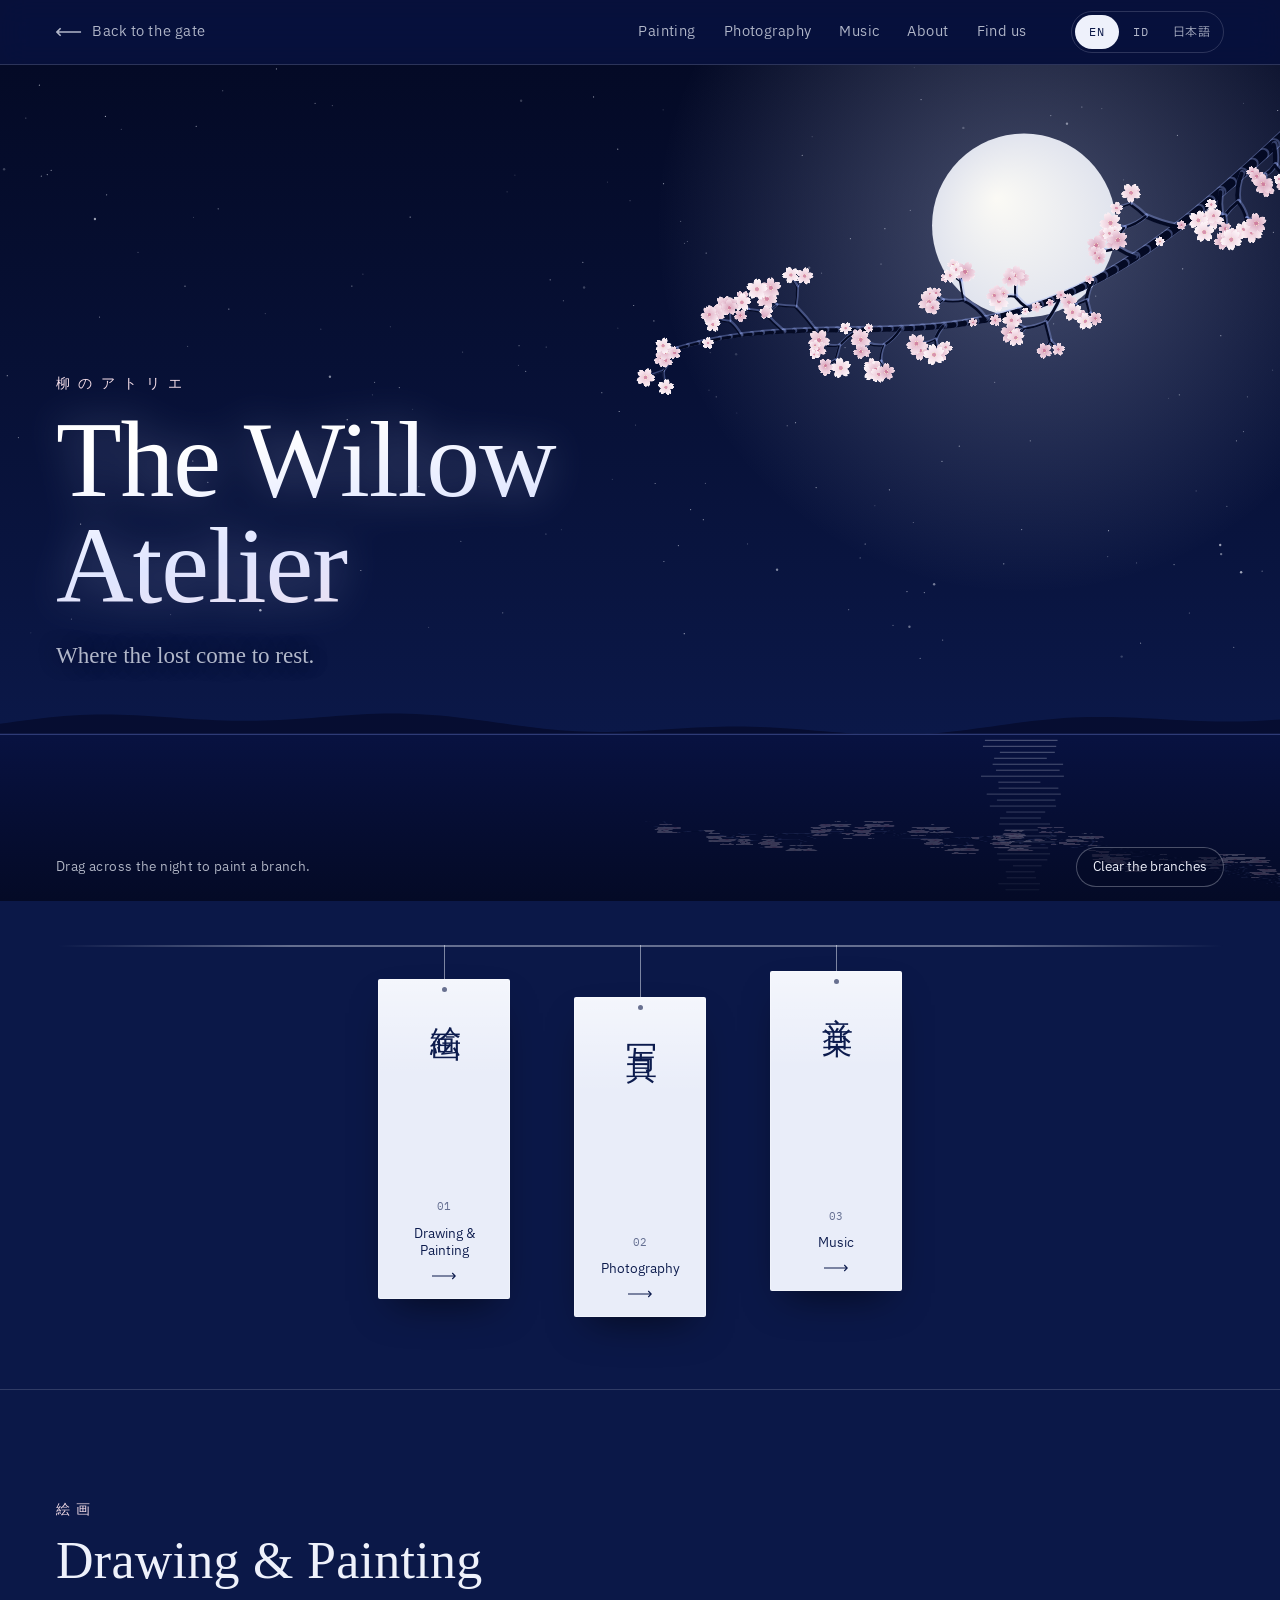
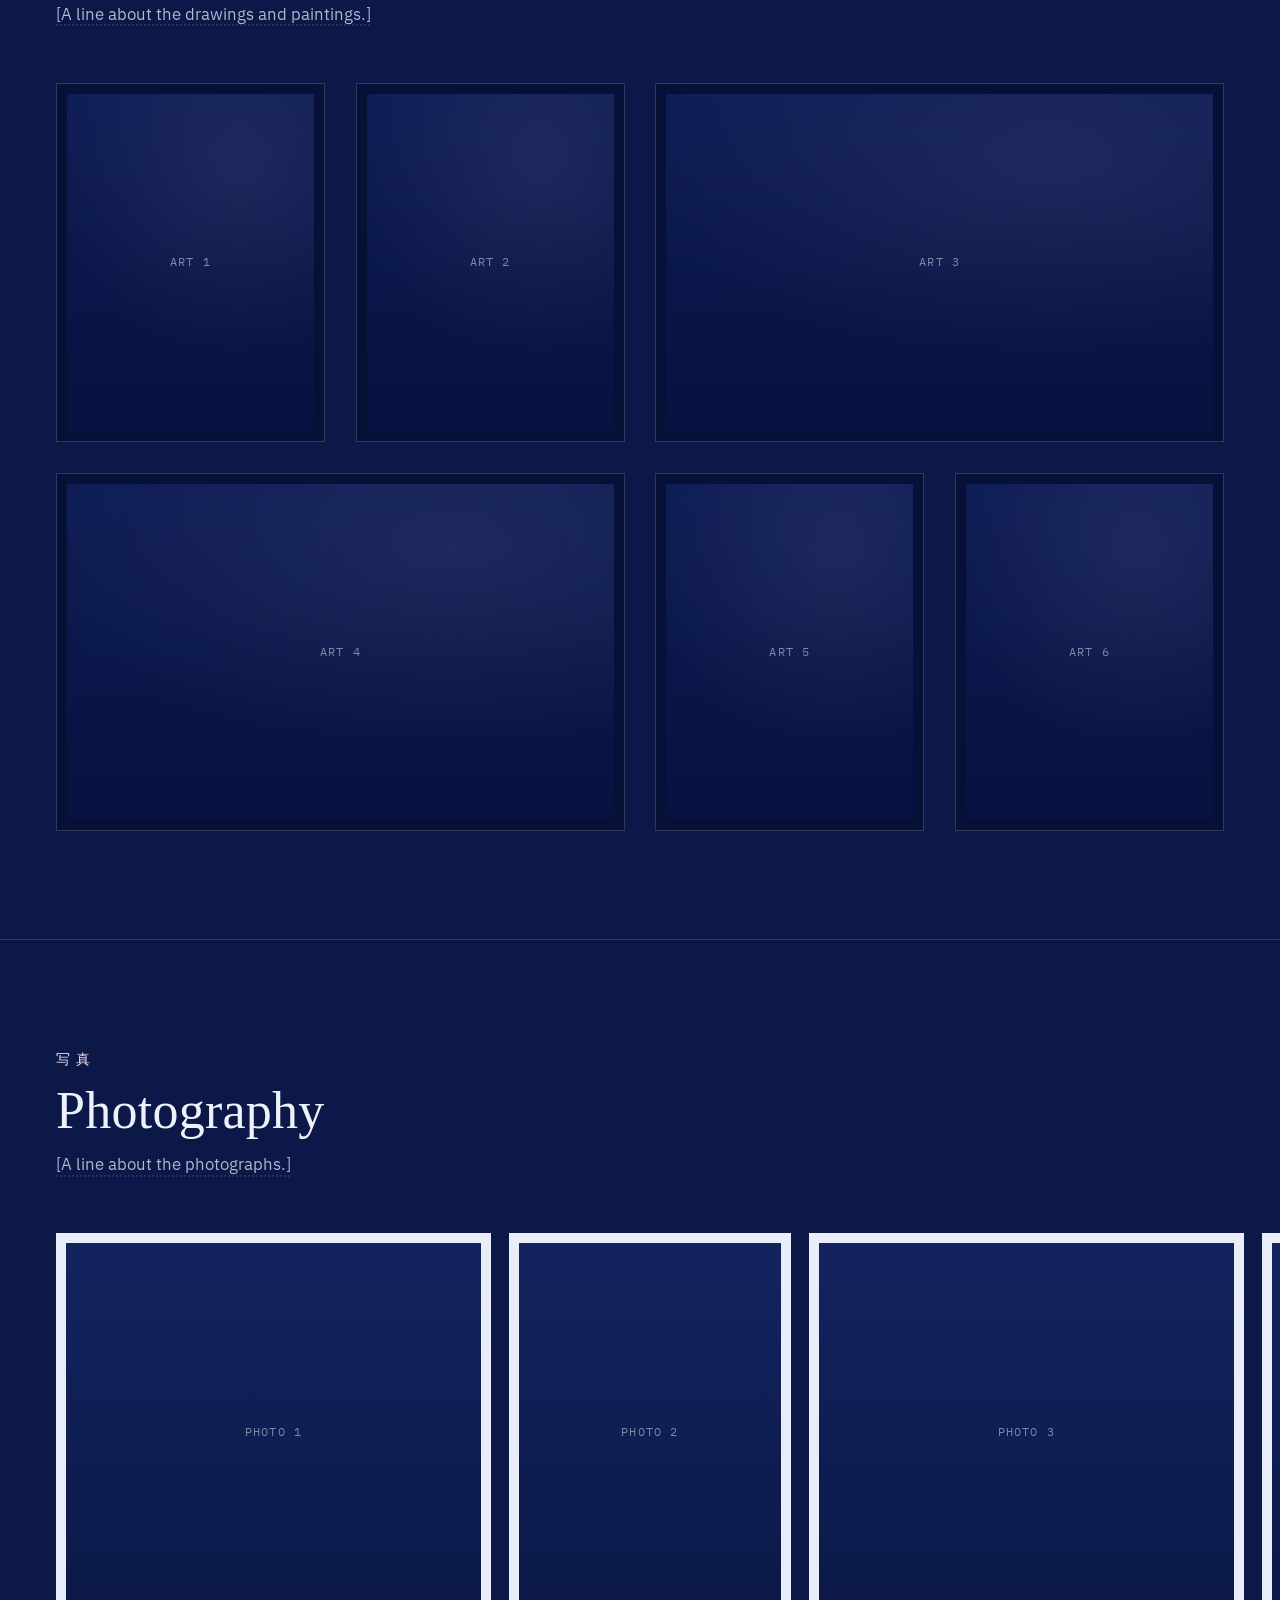
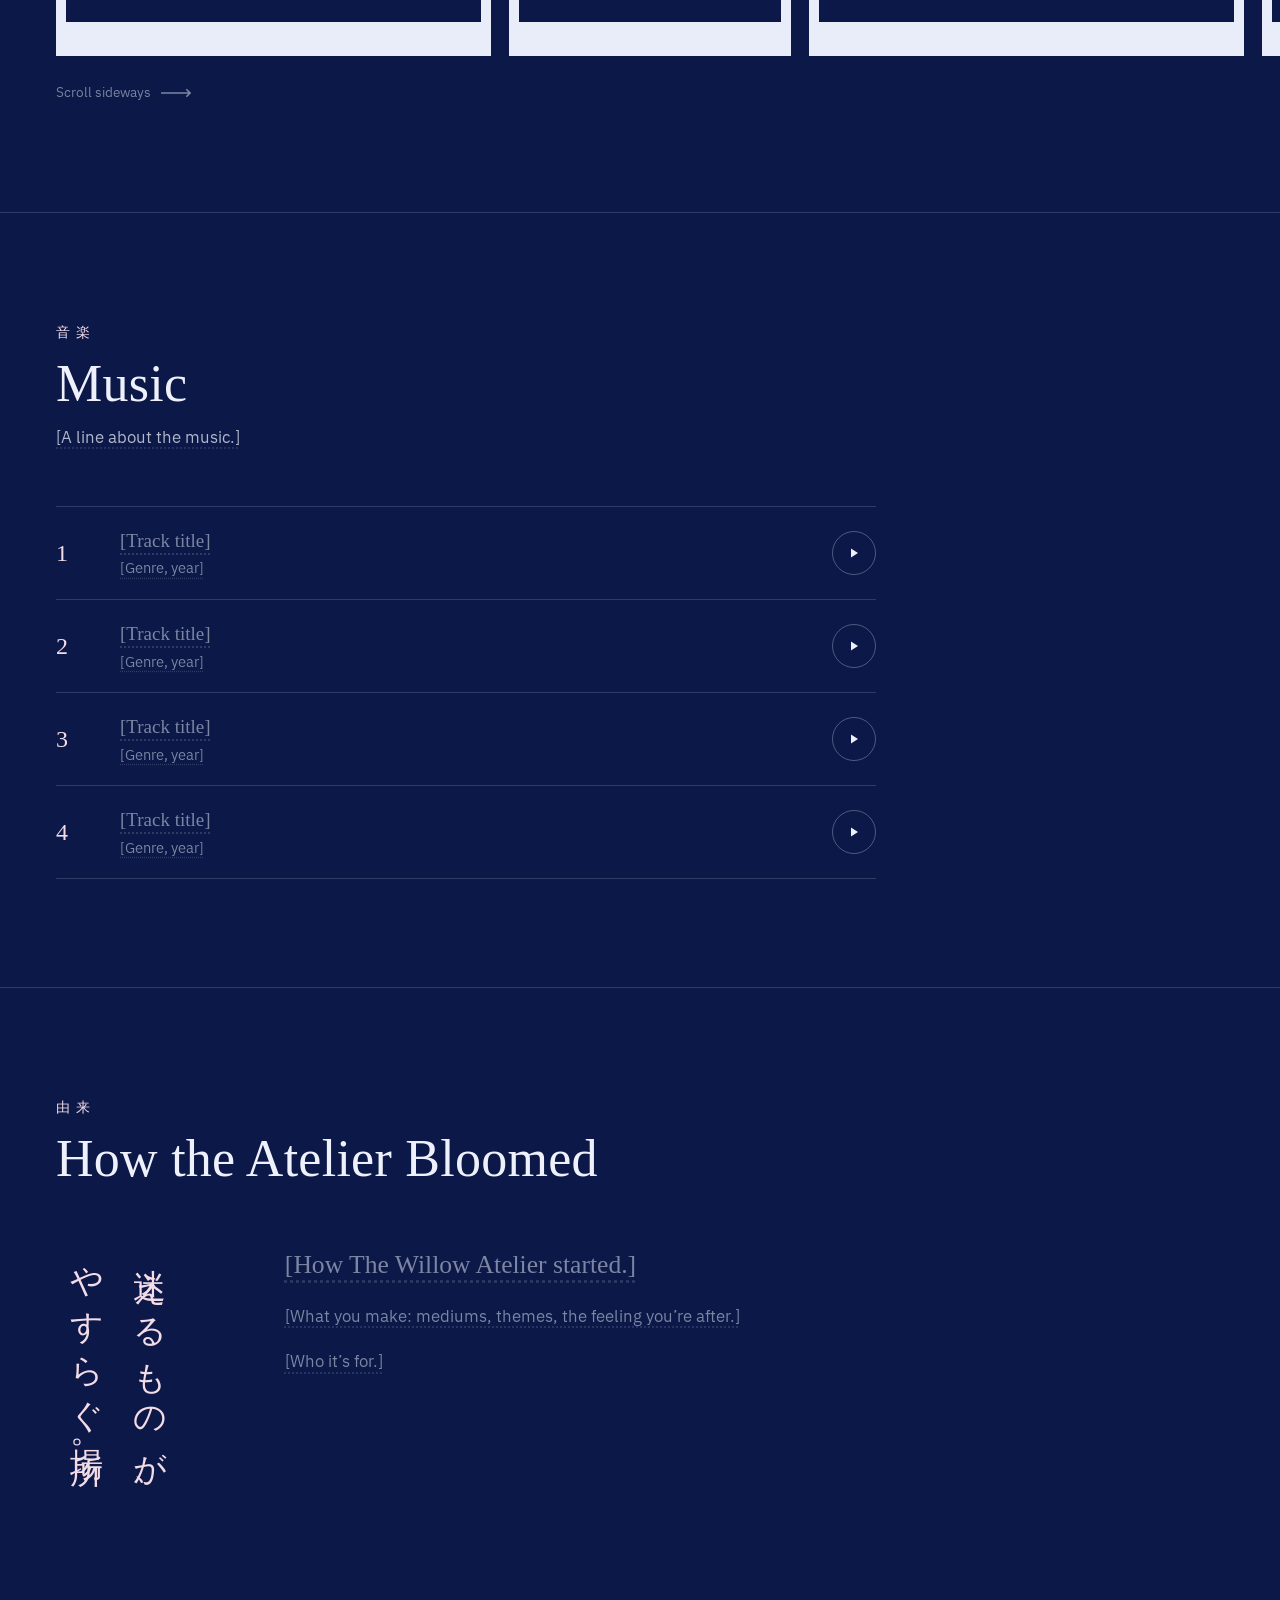
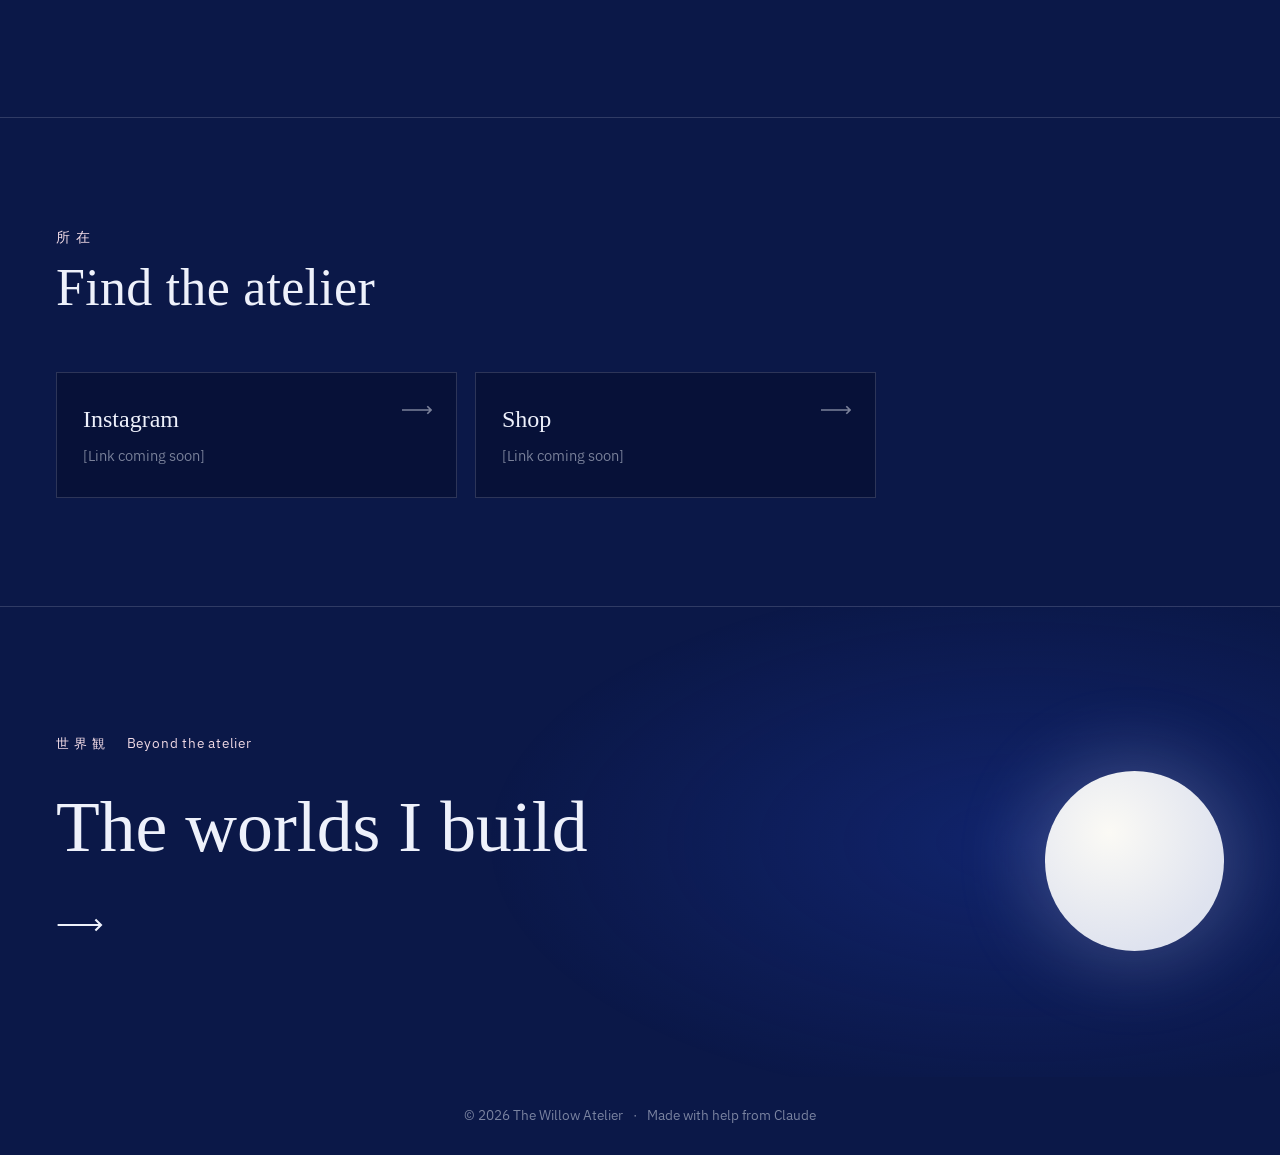
==== commit 73a5428d: "Redesign: yozakura, cherry blossoms at night under a navy sky Petals are real physics on canvas and " ====
--- a/art/index.html
+++ b/art/index.html
@@ -33,19 +33,18 @@
 
   <link rel="preconnect" href="https://fonts.googleapis.com">
   <link rel="preconnect" href="https://fonts.gstatic.com" crossorigin>
-  <link rel="stylesheet" href="https://fonts.googleapis.com/css2?family=IBM+Plex+Mono:wght@400;500&family=Shippori+Mincho+B1:wght@500;600;700;800&family=Zen+Kaku+Gothic+New:wght@400;500;700&display=swap">
+  <link rel="stylesheet" href="https://fonts.googleapis.com/css2?family=IBM+Plex+Mono:wght@400;500&family=IBM+Plex+Sans+JP:wght@400;500&family=Zen+Old+Mincho:wght@400;500;700&display=swap">
   <link rel="stylesheet" href="../css/base.css">
   <link rel="stylesheet" href="../css/art.css">
 
   <script src="../js/i18n.js"></script>
   <script src="../js/main.js" defer></script>
+  <script src="../js/sakura.js" defer></script>
   <script src="../js/art.js" defer></script>
-  <script src="../js/tsuru.js" defer></script>
 </head>
 <body class="art">
-  <!-- a flock of paper cranes (js/tsuru.js): they follow the pointer and
-       shy from it; click anywhere to fold a new one, tap one to unfold it -->
-  <canvas class="flock" data-flock aria-hidden="true"></canvas>
+  <!-- a few petals drifting behind the whole page; the pointer is wind -->
+  <canvas class="drift" data-drift aria-hidden="true"></canvas>
   <a class="skip-link" href="#main" data-i18n="common.skip">Skip to content</a>
 
   <header class="topbar topbar--sticky">
@@ -77,30 +76,30 @@
 
   <main id="main">
 
-    <!-- Hero: the name, and an index of the three kinds of work -->
+    <!-- Hero: the night garden. Drag across it to paint a branch that grows
+         and blossoms along your stroke; petals fall into the pond below and
+         ripple (js/art.js). The title stands in the moonlight. -->
     <section class="art-hero" id="top" data-testid="section-hero">
-      <div class="wrap">
-        <p class="art-hero__jp" lang="ja" aria-hidden="true">柳のアトリエ</p>
-        <!-- the title is set on a folded paper banner that tilts toward the pointer -->
-        <div class="banner" data-banner>
-          <span class="banner__end banner__end--l" aria-hidden="true"></span>
-          <h1 class="art-hero__title banner__title unveil" translate="no">The Willow Atelier</h1>
-          <span class="banner__end banner__end--r" aria-hidden="true"></span>
-        </div>
-        <p class="art-hero__tagline" data-i18n="art.tagline">Where the lost come to rest.</p>
-        <div class="flock-bar" data-flock-bar hidden>
-          <p class="flock-bar__hint" data-i18n="art.cranes.hint">Click anywhere to fold a crane. Tap a crane to unfold it.</p>
-          <p class="flock-bar__count"><span data-i18n="art.cranes.count">Cranes folded</span> <b class="mono" data-crane-count>0</b></p>
-        </div>
-      </div>
-
-
+      <div class="garden" data-garden>
+        <canvas class="garden__canvas" aria-hidden="true"></canvas>
+        <div class="wrap garden__text">
+          <p class="art-hero__jp" lang="ja" aria-hidden="true">柳のアトリエ</p>
+          <h1 class="art-hero__title unveil" translate="no">The Willow Atelier</h1>
+          <p class="art-hero__tagline" data-i18n="art.tagline">Where the lost come to rest.</p>
+        </div>
+        <div class="garden__ui" data-garden-ui hidden>
+          <p class="garden__hint" data-i18n="art.paint.hint">Drag across the night to paint a branch.</p>
+          <button class="garden__clear" type="button" data-garden-clear><span data-i18n="art.paint.clear">Clear the branches</span></button>
+        </div>
+      </div>
+
+      <!-- the index: three tanzaku hung on a cord; they sway in the wind -->
       <div class="wrap">
         <nav class="index" aria-label="What the atelier makes" data-i18n-attr="aria-label:art.index.label" data-testid="art-index">
           <ol class="index__list">
-            <li><a class="index__link" href="#painting" data-testid="index-painting"><span class="index__fold" aria-hidden="true"><span class="index__front"></span><span class="index__back"></span></span><span class="index__kanji" lang="ja" aria-hidden="true">絵</span><span class="index__no mono" aria-hidden="true">01</span><span class="index__name" data-i18n="art.painting.title">Drawing &amp; Painting</span><svg class="arrow" viewBox="0 0 32 10" aria-hidden="true" focusable="false"><path d="M0 5h31M27 1l4 4-4 4" fill="none" stroke="currentColor" stroke-width="1.5"/></svg></a></li>
-            <li><a class="index__link" href="#photography" data-testid="index-photography"><span class="index__fold" aria-hidden="true"><span class="index__front"></span><span class="index__back"></span></span><span class="index__kanji" lang="ja" aria-hidden="true">写</span><span class="index__no mono" aria-hidden="true">02</span><span class="index__name" data-i18n="art.photo.title">Photography</span><svg class="arrow" viewBox="0 0 32 10" aria-hidden="true" focusable="false"><path d="M0 5h31M27 1l4 4-4 4" fill="none" stroke="currentColor" stroke-width="1.5"/></svg></a></li>
-            <li><a class="index__link" href="#music" data-testid="index-music"><span class="index__fold" aria-hidden="true"><span class="index__front"></span><span class="index__back"></span></span><span class="index__kanji" lang="ja" aria-hidden="true">音</span><span class="index__no mono" aria-hidden="true">03</span><span class="index__name" data-i18n="art.music.title">Music</span><svg class="arrow" viewBox="0 0 32 10" aria-hidden="true" focusable="false"><path d="M0 5h31M27 1l4 4-4 4" fill="none" stroke="currentColor" stroke-width="1.5"/></svg></a></li>
+            <li><a class="index__link tanzaku" href="#painting" data-sway data-testid="index-painting"><span class="tanzaku__jp" lang="ja" aria-hidden="true">絵画</span><span class="index__no mono" aria-hidden="true">01</span><span class="index__name" data-i18n="art.painting.title">Drawing &amp; Painting</span><svg class="arrow" viewBox="0 0 32 10" aria-hidden="true" focusable="false"><path d="M0 5h31M27 1l4 4-4 4" fill="none" stroke="currentColor" stroke-width="1.5"/></svg></a></li>
+            <li><a class="index__link tanzaku" href="#photography" data-sway data-testid="index-photography"><span class="tanzaku__jp" lang="ja" aria-hidden="true">写真</span><span class="index__no mono" aria-hidden="true">02</span><span class="index__name" data-i18n="art.photo.title">Photography</span><svg class="arrow" viewBox="0 0 32 10" aria-hidden="true" focusable="false"><path d="M0 5h31M27 1l4 4-4 4" fill="none" stroke="currentColor" stroke-width="1.5"/></svg></a></li>
+            <li><a class="index__link tanzaku" href="#music" data-sway data-testid="index-music"><span class="tanzaku__jp" lang="ja" aria-hidden="true">音楽</span><span class="index__no mono" aria-hidden="true">03</span><span class="index__name" data-i18n="art.music.title">Music</span><svg class="arrow" viewBox="0 0 32 10" aria-hidden="true" focusable="false"><path d="M0 5h31M27 1l4 4-4 4" fill="none" stroke="currentColor" stroke-width="1.5"/></svg></a></li>
           </ol>
         </nav>
       </div>
@@ -253,6 +252,7 @@
     <div class="wrap">
       <a class="onward__link" href="../world/" data-transition="dark" data-testid="link-to-world">
         <span class="onward__label"><span class="onward__jp" lang="ja" aria-hidden="true">世界観</span><span data-i18n="art.toWorld.label">Beyond the atelier</span></span>
+        <span class="onward__moon" aria-hidden="true"></span>
         <span class="onward__name" data-i18n="art.toWorld">The worlds I build</span>
         <svg class="arrow" viewBox="0 0 32 10" aria-hidden="true" focusable="false"><path d="M0 5h31M27 1l4 4-4 4" fill="none" stroke="currentColor" stroke-width="1.5"/></svg>
       </a>
--- a/css/base.css
+++ b/css/base.css
@@ -1,59 +1,73 @@
 /* ==========================================================================
-   折り紙 orikami: a world made of folded paper, in navy and white washi.
-   Shared: tokens, type, the header and language switcher, buttons, sections,
-   the footer, the viewer, reveals (a fold opening) and the page change
-   (a sheet folding over the screen).
+   夜桜 yozakura: cherry blossoms at night under a deep navy sky.
+   Shared tokens, type, header, language switcher, sections, buttons,
+   reveals, the footer and the page change (a wall of petals sweeping
+   across in the next page's colour).
    ========================================================================== */
 
 :root {
-  /* navy washi, from the table under the sheet to its lit face */
-  --deep: #060d2c;
+  /* the night, in navy */
+  --abyss: #040a26;
+  --deep: #070f36;
   --night: #0b1848;
   --ink: #0c1b4d;
-  --washi: #14265f;
-  --washi-hi: #1e3479;
   --royal: #2449d8;
-  --royal-hi: #5b7cff;
-  /* white kami */
-  --kami: #f8f7f2;
-  --kami-2: #eeede6;
-  --kami-3: #dfe0dc;
-  --mist: #aebbe6;
-  /* the one warm thing: a seal stamp */
-  --shu: #c23b26;
-
-  --text: var(--ink);
-  --text-soft: #46527a;
-  --bg: var(--kami);
-  --rule: rgba(12, 27, 77, 0.14);
-  --crease: rgba(12, 27, 77, 0.05);
-
-  --display: "Shippori Mincho B1", "Zen Old Mincho", "Hiragino Mincho ProN", serif;
-  --sans: "Zen Kaku Gothic New", "Hiragino Sans", system-ui, sans-serif;
-  --mono: "IBM Plex Mono", ui-monospace, monospace;
+  --royal-soft: #8fa5ff;
+  /* moonlight and blossom: secondary, used sparingly */
+  --moon: #eef1fb;
+  --moon-dim: rgba(238, 241, 251, 0.74);
+  --moon-faint: rgba(238, 241, 251, 0.5);
+  --blossom: #f3dce7;
+  --blossom-deep: #d9a3bc;
+  --lamp: #fbefd9;
+  /* paper, for the work side */
+  --paper: #f5f4f0;
+  --paper-2: #ebe9e2;
+  --paper-3: #fbfaf7;
+
+  --f-display: "Zen Old Mincho", "Hiragino Mincho ProN", "Yu Mincho", serif;
+  --f-text: "IBM Plex Sans JP", "Hiragino Sans", "Yu Gothic", system-ui, sans-serif;
+  --f-mono: "IBM Plex Mono", ui-monospace, monospace;
 
   --ease: cubic-bezier(0.65, 0, 0.35, 1);
-  --ease-out: cubic-bezier(0.16, 1, 0.3, 1);
-  --fold: cubic-bezier(0.55, 0.05, 0.25, 1);
-
-  --wrap: 76rem;
-  --gutter: clamp(1rem, 4vw, 3rem);
-  --top-h: 4rem;
+  --ease-out: cubic-bezier(0.22, 1, 0.36, 1);
+  --gutter: clamp(16px, 5vw, 56px);
+  --maxw: 1180px;
+
+  /* light (paper) by default; .theme-dark swaps to the night */
+  --bg: var(--paper);
+  --fg: var(--ink);
+  --muted: rgba(12, 27, 77, 0.66);
+  --faint: rgba(12, 27, 77, 0.42);
+  --line: rgba(12, 27, 77, 0.14);
+  --accent: var(--royal);
+  --focus: var(--royal);
+  --surface: var(--paper-3);
+  color-scheme: light;
 }
 
 .theme-dark {
-  --text: #eef1fb;
-  --text-soft: var(--mist);
   --bg: var(--night);
-  --rule: rgba(174, 187, 230, 0.2);
-  --crease: rgba(174, 187, 230, 0.06);
+  --fg: var(--moon);
+  --muted: var(--moon-dim);
+  --faint: var(--moon-faint);
+  --line: rgba(238, 241, 251, 0.16);
+  --accent: var(--blossom);
+  --focus: var(--blossom);
+  --surface: rgba(7, 15, 54, 0.72);
+  color-scheme: dark;
 }
 
 .theme-light {
-  --text: var(--ink);
-  --text-soft: #46527a;
-  --bg: var(--kami);
-  --rule: rgba(12, 27, 77, 0.14);
+  --bg: var(--paper);
+  --fg: var(--ink);
+  --muted: rgba(12, 27, 77, 0.66);
+  --faint: rgba(12, 27, 77, 0.42);
+  --line: rgba(12, 27, 77, 0.14);
+  --accent: var(--royal);
+  --focus: var(--royal);
+  --surface: var(--paper-3);
+  color-scheme: light;
 }
 
 *,
@@ -66,25 +80,24 @@
   -webkit-text-size-adjust: 100%;
   text-size-adjust: 100%;
   scroll-behavior: smooth;
-  scroll-padding-top: calc(var(--top-h) + 1rem);
+  scroll-padding-top: 80px;
   background: var(--bg);
 }
 
 body {
   margin: 0;
   min-height: 100vh;
-  overflow-x: clip;
   background: var(--bg);
-  color: var(--text);
-  font-family: var(--sans);
-  font-size: 1.0625rem;
+  color: var(--fg);
+  font-family: var(--f-text);
+  font-size: 1rem;
   line-height: 1.7;
   -webkit-font-smoothing: antialiased;
-  -moz-osx-font-smoothing: grayscale;
+  overflow-x: hidden;
 }
 
 .js body {
-  animation: page-in 0.6s var(--ease-out) both;
+  animation: page-in 0.7s var(--ease-out) both;
 }
 
 @keyframes page-in {
@@ -94,7 +107,8 @@
 }
 
 img,
-svg {
+svg,
+canvas {
   display: block;
   max-width: 100%;
 }
@@ -108,138 +122,120 @@
   color: inherit;
 }
 
+p,
 h1,
 h2,
 h3,
 h4,
-p,
+ol,
 ul,
-ol,
 dl,
 dd,
 figure {
   margin: 0;
 }
 
-ul,
-ol {
+ol,
+ul {
   padding: 0;
   list-style: none;
 }
 
+[hidden] {
+  display: none !important;
+}
+
 :focus-visible {
-  outline: 2px solid var(--royal);
+  outline: 2px solid var(--focus);
   outline-offset: 3px;
   border-radius: 2px;
 }
 
-.theme-dark :focus-visible {
-  outline-color: var(--royal-hi);
-}
-
 ::selection {
-  background: var(--royal);
-  color: #fff;
+  background: var(--blossom);
+  color: var(--ink);
 }
 
 .mono {
-  font-family: var(--mono);
-  font-feature-settings: "zero" 0;
-}
-
-[lang="ja"] {
-  font-feature-settings: "palt";
+  font-family: var(--f-mono);
+  font-feature-settings: "tnum";
+}
+
+/* placeholders: muted, with a dotted underline */
+.ph {
+  color: var(--faint);
+  text-decoration: underline dotted;
+  text-decoration-color: var(--line);
+  text-underline-offset: 0.3em;
 }
 
 .wrap {
   width: 100%;
-  max-width: var(--wrap);
+  max-width: calc(var(--maxw) + var(--gutter) * 2);
   margin-inline: auto;
   padding-inline: var(--gutter);
 }
 
-/* placeholders: muted, dotted underline */
-.ph {
-  opacity: 0.72;
-  text-decoration: underline dotted;
-  text-decoration-thickness: 1px;
-  text-underline-offset: 0.3em;
-}
-
 .skip-link {
   position: fixed;
-  top: 0.75rem;
-  left: 0.75rem;
-  z-index: 300;
-  padding: 0.6rem 1rem;
-  background: var(--ink);
-  color: #fff;
+  top: 10px;
+  left: 10px;
+  z-index: 200;
+  padding: 10px 16px;
+  background: var(--fg);
+  color: var(--bg);
   font-weight: 500;
   text-decoration: none;
-  transform: translateY(-200%);
+  transform: translateY(-160%);
+  transition: transform 0.2s var(--ease-out);
 }
 
 .skip-link:focus {
   transform: none;
 }
 
-/* ------------------------------------------------------------ header */
+/* --------------------------------------------------------------- header */
 
 .topbar {
   position: relative;
   z-index: 60;
   display: flex;
   align-items: center;
-  gap: 1.5rem;
-  min-height: var(--top-h);
-  padding: 0.6rem var(--gutter);
+  gap: 24px;
+  min-height: 64px;
+  padding: 10px var(--gutter);
+  padding-top: max(10px, env(safe-area-inset-top));
 }
 
 .topbar--sticky {
   position: sticky;
   top: 0;
-  background: color-mix(in srgb, var(--bg) 92%, transparent);
-  -webkit-backdrop-filter: blur(10px);
-  backdrop-filter: blur(10px);
-}
-
-/* the header's lower edge is a crease: a dark hairline over a light one */
-.topbar--sticky::after {
-  content: "";
-  position: absolute;
-  left: 0;
-  right: 0;
-  bottom: 0;
-  height: 2px;
-  background: linear-gradient(var(--rule) 0 1px, rgba(255, 255, 255, 0.5) 1px 2px);
-  pointer-events: none;
-}
-
-.theme-dark .topbar--sticky::after {
-  background: linear-gradient(rgba(0, 0, 0, 0.35) 0 1px, rgba(174, 187, 230, 0.12) 1px 2px);
-}
-
-.topbar__end {
-  margin-left: auto;
-  display: flex;
-  align-items: center;
-  gap: 1rem;
+  background: color-mix(in srgb, var(--bg) 86%, transparent);
+  -webkit-backdrop-filter: blur(14px) saturate(1.2);
+  backdrop-filter: blur(14px) saturate(1.2);
+  border-bottom: 1px solid var(--line);
 }
 
 .back-link {
   display: inline-flex;
   align-items: center;
-  gap: 0.6rem;
-  min-height: 2.75rem;
-  font-size: 0.9375rem;
-  font-weight: 500;
+  gap: 10px;
+  min-height: 44px;
+  font-size: 0.875rem;
+  letter-spacing: 0.04em;
   text-decoration: none;
-  white-space: nowrap;
+  color: var(--muted);
+  transition: color 0.2s;
+}
+
+.back-link:hover {
+  color: var(--fg);
 }
 
 .back-link__arrow {
-  width: 1.6rem;
-  transition: transform 0.35s var(--ease-out);
+  width: 26px;
+  height: 10px;
+  transition: transform 0.3s var(--ease-out);
 }
 
 .back-link:hover .back-link__arrow {
@@ -251,307 +247,266 @@
 }
 
 .nav {
-  position: relative;
   margin-left: auto;
 }
 
 .nav__list {
   display: flex;
-  gap: 0.25rem;
+  gap: 4px;
 }
 
 .nav__link {
   position: relative;
   display: inline-flex;
   align-items: center;
-  min-height: 2.75rem;
-  padding: 0 0.85rem;
-  font-size: 0.9375rem;
+  min-height: 44px;
+  padding: 0 12px;
+  font-size: 0.875rem;
+  letter-spacing: 0.03em;
   text-decoration: none;
-  color: var(--text-soft);
-  transition: color 0.25s;
+  color: var(--muted);
+  transition: color 0.2s;
 }
 
 .nav__link::after {
   content: "";
   position: absolute;
-  left: 0.85rem;
-  right: 0.85rem;
-  bottom: 0.55rem;
-  height: 1px;
-  background: currentColor;
-  transform: scaleX(0);
-  transform-origin: left;
-  transition: transform 0.4s var(--ease-out);
+  left: 50%;
+  bottom: 8px;
+  width: 5px;
+  height: 5px;
+  border-radius: 50% 50% 50% 0;
+  background: var(--accent);
+  opacity: 0;
+  transform: translateX(-50%) rotate(-45deg) scale(0.4);
+  transition: opacity 0.25s, transform 0.35s var(--ease-out);
 }
 
 .nav__link:hover,
-.nav__link[aria-current="true"] {
-  color: var(--text);
-}
-
-.nav__link:hover::after,
-.nav__link[aria-current="true"]::after {
-  transform: none;
+.nav__link[aria-current] {
+  color: var(--fg);
+}
+
+.nav__link[aria-current]::after {
+  opacity: 1;
+  transform: translateX(-50%) rotate(-45deg) scale(1);
 }
 
 .nav__toggle {
   display: none;
-  width: 2.75rem;
-  height: 2.75rem;
+  width: 44px;
+  height: 44px;
   padding: 0;
-  border: 1px solid var(--rule);
+  border: 1px solid var(--line);
+  border-radius: 50%;
   background: transparent;
   cursor: pointer;
 }
 
 .nav__toggle-lines,
-.nav__toggle-lines::before,
-.nav__toggle-lines::after {
+.nav__toggle-lines::before {
   display: block;
-  width: 1.1rem;
+  width: 16px;
   height: 1.5px;
-  margin: auto;
+  margin: 0 auto;
   background: currentColor;
-  transition: transform 0.3s var(--ease);
+  transition: transform 0.3s var(--ease-out);
 }
 
 .nav__toggle-lines {
+  transform: translateY(-3px);
+}
+
+.nav__toggle-lines::before {
+  content: "";
+  transform: translateY(6px);
+}
+
+.nav.is-open .nav__toggle-lines {
+  transform: rotate(45deg);
+}
+
+.nav.is-open .nav__toggle-lines::before {
+  transform: rotate(-90deg);
+}
+
+.topbar__end {
+  display: flex;
+  align-items: center;
+  gap: 16px;
+  margin-left: 8px;
+}
+
+.topbar:not(:has(.nav)) .topbar__end {
+  margin-left: auto;
+}
+
+/* language pill */
+.lang {
+  flex: none;
+  display: inline-flex;
+  padding: 3px;
+  border: 1px solid var(--line);
+  border-radius: 999px;
+}
+
+.lang__opt {
+  white-space: nowrap;
+  min-width: 44px;
+  min-height: 34px;
+  padding: 0 10px;
+  border: 0;
+  border-radius: 999px;
+  background: transparent;
+  color: var(--muted);
+  font-family: var(--f-mono);
+  font-size: 0.75rem;
+  letter-spacing: 0.04em;
+  cursor: pointer;
+  transition: background 0.25s, color 0.25s;
+}
+
+.lang__opt:lang(ja) {
+  font-family: var(--f-text);
+}
+
+.lang__opt:hover {
+  color: var(--fg);
+}
+
+.lang__opt[aria-pressed="true"] {
+  background: var(--fg);
+  color: var(--bg);
+}
+
+/* ------------------------------------------------------------- sections */
+
+.section {
   position: relative;
-}
-
-.nav__toggle-lines::before,
-.nav__toggle-lines::after {
-  content: "";
-  position: absolute;
-  left: 0;
-}
-
-.nav__toggle-lines::before {
-  top: -6px;
-}
-
-.nav__toggle-lines::after {
-  top: 6px;
-}
-
-.nav.is-open .nav__toggle-lines {
-  background: transparent;
-}
-
-.nav.is-open .nav__toggle-lines::before {
-  transform: translateY(6px) rotate(45deg);
-}
-
-.nav.is-open .nav__toggle-lines::after {
-  transform: translateY(-6px) rotate(-45deg);
-}
-
-/* language switcher: three folded tabs */
-.lang {
-  display: inline-flex;
-  border: 1px solid var(--rule);
-  background: color-mix(in srgb, var(--bg) 80%, transparent);
-}
-
-.lang__opt {
-  min-width: 2.75rem;
-  min-height: 2.5rem;
-  padding: 0 0.7rem;
-  border: 0;
-  background: transparent;
-  font-family: var(--mono);
-  font-size: 0.8125rem;
-  letter-spacing: 0.02em;
-  white-space: nowrap;
-  color: var(--text-soft);
-  cursor: pointer;
-  transition: color 0.2s, background-color 0.2s;
-}
-
-.lang__opt[lang="ja"] {
-  font-family: var(--sans);
-}
-
-.lang__opt:hover {
-  color: var(--text);
-}
-
-.lang__opt[aria-pressed="true"] {
-  background: var(--ink);
-  color: #fff;
-  clip-path: polygon(0 0, calc(100% - 7px) 0, 100% 7px, 100% 100%, 0 100%);
-}
-
-.theme-dark .lang__opt[aria-pressed="true"] {
-  background: var(--kami);
-  color: var(--ink);
-}
-
-/* ------------------------------------------------------------ buttons */
-
-/* a paper button with one corner folded back */
+  padding-block: clamp(72px, 12vh, 140px);
+}
+
+.sec-head {
+  display: flex;
+  flex-direction: column-reverse;
+  align-items: flex-start;
+  gap: 10px;
+  margin-bottom: clamp(32px, 6vh, 56px);
+}
+
+.sec-head__jp {
+  font-family: var(--f-display);
+  font-size: 0.875rem;
+  letter-spacing: 0.4em;
+  color: var(--accent);
+}
+
+.section-title {
+  font-family: var(--f-display);
+  font-weight: 500;
+  font-size: clamp(2rem, 4.2vw, 3.25rem);
+  line-height: 1.12;
+  letter-spacing: 0.005em;
+  text-wrap: balance;
+}
+
+/* ------------------------------------------------------------- controls */
+
+.arrow {
+  width: 30px;
+  height: 10px;
+  flex: none;
+  transition: transform 0.35s var(--ease-out);
+}
+
+a:hover > .arrow,
+.btn:hover .arrow {
+  transform: translateX(5px);
+}
+
 .btn {
   position: relative;
   display: inline-flex;
   align-items: center;
-  gap: 0.75rem;
-  min-height: 3rem;
-  padding: 0.7rem 1.4rem;
-  border: 0;
-  background: var(--ink);
-  color: #fff;
-  font-weight: 500;
-  font-size: 0.9875rem;
+  gap: 14px;
+  min-height: 48px;
+  padding: 0 22px;
+  border: 1px solid currentColor;
+  border-radius: 2px;
+  background: transparent;
+  font-size: 0.9375rem;
+  letter-spacing: 0.02em;
   text-decoration: none;
   cursor: pointer;
-  clip-path: polygon(0 0, calc(100% - 12px) 0, 100% 12px, 100% 100%, 0 100%);
-  transition: background-color 0.25s, transform 0.3s var(--ease-out);
-}
-
-.btn::after {
-  content: "";
-  position: absolute;
-  top: 0;
-  right: 0;
-  width: 12px;
-  height: 12px;
-  background: linear-gradient(225deg, transparent 50%, rgba(255, 255, 255, 0.45) 50%);
+  transition: background 0.25s, color 0.25s, border-color 0.25s;
 }
 
 .btn:hover {
-  background: var(--royal);
-}
-
-.btn .arrow {
-  width: 1.6rem;
-  transition: transform 0.35s var(--ease-out);
-}
-
-.btn:hover .arrow {
-  transform: translateX(4px);
-}
-
-.btn--line {
+  background: var(--fg);
+  border-color: var(--fg);
+  color: var(--bg);
+}
+
+.btn.is-pending {
+  cursor: help;
+  opacity: 0.86;
+}
+
+.btn.is-pending:hover {
   background: transparent;
-  color: var(--text);
-  box-shadow: inset 0 0 0 1px var(--text);
-}
-
-.btn--line:hover {
-  background: var(--ink);
-  color: #fff;
-}
-
-.theme-dark .btn {
-  background: var(--kami);
-  color: var(--ink);
-}
-
-.theme-dark .btn::after {
-  background: linear-gradient(225deg, transparent 50%, rgba(12, 27, 77, 0.25) 50%);
-}
-
-.theme-dark .btn:hover {
-  background: #fff;
-}
-
-.btn.is-pending {
-  cursor: not-allowed;
-  clip-path: none;
-  overflow: visible;
-}
-
-.btn.is-pending::after {
-  display: none;
-}
-
-.btn.is-pending:hover {
-  background: var(--ink);
-}
-
-.theme-dark .btn.is-pending:hover {
-  background: var(--kami);
+  color: inherit;
+  border-color: currentColor;
 }
 
 .btn.is-pending:hover .arrow {
   transform: none;
 }
 
-/* "still in progress": a little folded slip that drops under the button */
 .tip {
   position: absolute;
   left: 50%;
-  top: calc(100% + 0.55rem);
-  z-index: 5;
-  padding: 0.35rem 0.7rem;
-  background: var(--kami);
-  color: var(--ink);
-  box-shadow: 0 6px 18px rgba(6, 13, 44, 0.18), inset 0 0 0 1px var(--rule);
+  bottom: calc(100% + 10px);
+  padding: 6px 12px;
+  border-radius: 2px;
+  background: var(--fg);
+  color: var(--bg);
   font-size: 0.8125rem;
-  font-weight: 500;
   white-space: nowrap;
   pointer-events: none;
   opacity: 0;
-  transform: translateX(-50%) perspective(400px) rotateX(-70deg);
-  transform-origin: top;
-  transition: opacity 0.2s, transform 0.35s var(--ease-out);
+  transform: translate(-50%, 4px);
+  transition: opacity 0.2s, transform 0.25s var(--ease-out);
 }
 
 .is-pending:hover .tip,
 .is-pending:focus-visible .tip {
   opacity: 1;
-  transform: translateX(-50%);
-}
-
-.arrow {
-  width: 1.6rem;
-  height: auto;
-  flex: none;
-}
-
-/* ------------------------------------------------------------ sections */
-
-.section {
-  position: relative;
-  padding-block: clamp(4rem, 9vw, 7.5rem);
-}
-
-.sec-head {
-  display: flex;
-  align-items: flex-end;
-  justify-content: space-between;
-  gap: 1.5rem;
-  margin-bottom: clamp(2rem, 4vw, 3rem);
-  padding-bottom: 1rem;
-  border-bottom: 1px solid var(--rule);
-}
-
-.section-title {
-  font-family: var(--display);
-  font-weight: 700;
-  font-size: clamp(2rem, 4.4vw, 3.25rem);
-  line-height: 1.1;
-  letter-spacing: -0.01em;
-}
-
-.sec-head__jp {
-  font-family: var(--display);
-  font-weight: 600;
-  font-size: 1rem;
-  letter-spacing: 0.3em;
-  color: var(--text-soft);
-  writing-mode: vertical-rl;
-  line-height: 1;
-}
-
-/* ------------------------------------------------------------ footer */
+  transform: translate(-50%, 0);
+}
+
+.unveil {
+  text-wrap: balance;
+}
+
+.js .unveil {
+  animation: unveil 1.2s var(--ease-out) 0.2s both;
+}
+
+@keyframes unveil {
+  from {
+    opacity: 0;
+    filter: blur(8px);
+    transform: translateY(10px);
+  }
+}
+
+/* --------------------------------------------------------------- footer */
 
 .credit {
   position: relative;
-  padding: 1.75rem var(--gutter) 2rem;
+  padding: 28px var(--gutter) max(28px, env(safe-area-inset-bottom));
   font-size: 0.8125rem;
-  color: var(--text-soft);
+  color: var(--faint);
   text-align: center;
 }
 
@@ -559,135 +514,15 @@
   display: flex;
   flex-wrap: wrap;
   justify-content: center;
-  gap: 0.25rem 0.6rem;
-}
-
-/* ------------------------------------------------------------ viewer */
-
-.viewer {
-  width: 100%;
-  max-width: none;
-  height: 100%;
-  max-height: none;
-  margin: 0;
-  padding: 0;
-  border: 0;
-  background: transparent;
-  color: #fff;
-}
-
-.viewer::backdrop {
-  background: rgba(6, 13, 44, 0.9);
-}
-
-.viewer__inner {
-  display: grid;
-  place-items: center;
-  height: 100%;
-  padding: 4rem var(--gutter);
-}
-
-.viewer__figure {
-  display: grid;
-  gap: 1rem;
-  max-width: min(90vw, 70rem);
-  padding: 0.75rem;
-  background: var(--kami);
-  color: var(--ink);
-  animation: viewer-unfold 0.5s var(--ease-out);
-  transform-origin: top;
-}
-
-.viewer.is-closing .viewer__figure {
-  animation: viewer-fold 0.34s var(--ease) forwards;
-}
-
-@keyframes viewer-unfold {
-  from {
-    opacity: 0;
-    transform: perspective(1200px) rotateX(-60deg);
-  }
-}
-
-@keyframes viewer-fold {
-  to {
-    opacity: 0;
-    transform: perspective(1200px) rotateX(-60deg);
-  }
-}
-
-.viewer__img {
-  max-height: 75vh;
-  width: auto;
-  margin: auto;
-}
-
-.viewer__caption {
-  display: flex;
-  justify-content: space-between;
-  gap: 1rem;
-  font-size: 0.9375rem;
-}
-
-.viewer__title {
-  font-family: var(--display);
-  font-weight: 700;
-}
-
-.viewer__meta {
-  color: var(--text-soft);
-}
-
-.viewer__close {
-  position: fixed;
-  top: 1rem;
-  right: 1rem;
-  width: 3rem;
-  height: 3rem;
-  border: 1px solid rgba(255, 255, 255, 0.4);
-  background: transparent;
-  cursor: pointer;
-}
-
-.viewer__close span::before,
-.viewer__close span::after {
-  content: "";
-  position: absolute;
-  inset: 50% 25% auto;
-  height: 1.5px;
-  background: #fff;
-  transform: rotate(45deg);
-}
-
-.viewer__close span::after {
-  transform: rotate(-45deg);
-}
-
-/* ------------------------------------------------------------ motion */
-
-/* page titles: the line comes up out of a crease */
-.unveil {
-  display: block;
-}
-
-.js .unveil {
-  animation: unveil 1s var(--ease-out) 0.1s both;
-}
-
-@keyframes unveil {
-  from {
-    opacity: 0;
-    transform: perspective(900px) rotateX(-55deg) translateY(0.3em);
-    transform-origin: 50% 100%;
-  }
-}
-
-/* reveals: each block unfolds from its top crease */
+  gap: 4px 10px;
+}
+
+/* --------------------------------------------------------------- reveal */
+
 .js [data-reveal] {
   opacity: 0;
-  transform: perspective(1100px) rotateX(-28deg);
-  transform-origin: 50% 0;
-  transition: opacity 0.7s var(--ease-out), transform 1s var(--ease-out);
+  transform: translate3d(0, 14px, 0);
+  transition: opacity 0.9s var(--ease-out), transform 1s var(--ease-out);
   transition-delay: var(--delay, 0s);
 }
 
@@ -696,7 +531,8 @@
   transform: none;
 }
 
-/* translation not settled yet: hold the page (failsafe after 2.5s) */
+/* ------------------------------------------------------------ i18n wait */
+
 @keyframes i18n-failsafe {
   to {
     visibility: visible;
@@ -708,11 +544,11 @@
   animation: i18n-failsafe 0s 2.5s forwards;
 }
 
-/* ------------------------------------------------------------ page change
-
-   A sheet in the next page's paper folds over the screen from the left
-   edge, like a page turned onto this one. The next page starts under the
-   same sheet and it folds away to the right. */
+/* ---------------------------------------------------------- page change
+   A wall of petals sweeps in from the left in the next page's colour; the
+   next page starts under it and the wall carries on off to the right. The
+   wall is 180vw wide: a feathered edge of petals on each side of a solid
+   middle. */
 
 .veil {
   position: fixed;
@@ -722,61 +558,76 @@
 }
 
 .veil::before,
-html.is-arriving::before {
+.veil::after,
+html.is-arriving::before,
+html.is-arriving::after {
   content: "";
   position: fixed;
-  inset: 0;
+  top: 0;
+  left: 0;
   z-index: 150;
+  width: 180vw;
+  height: 100%;
   pointer-events: none;
-  backface-visibility: hidden;
-  background:
-    linear-gradient(128deg, transparent 0 49.85%, var(--veil-crease, rgba(0, 0, 0, 0.18)) 50%, transparent 50.15%),
-    linear-gradient(128deg, var(--veil-a, var(--washi)) 0 50%, var(--veil-b, var(--night)) 50% 100%);
-  box-shadow: 0 0 80px rgba(0, 0, 0, 0.35);
+  will-change: transform;
+}
+
+.veil::before,
+html.is-arriving::before {
+  background: linear-gradient(90deg, transparent 0, var(--wall) 22%, var(--wall) 78%, transparent 100%);
+}
+
+.veil::after,
+html.is-arriving::after {
+  background-image: var(--petals), var(--petals), var(--petals), var(--petals);
+  background-repeat: repeat-y;
+  background-size: 260px auto;
+  background-position: 4vw 0, 18vw 130px, 146vw 60px, 160vw 190px;
 }
 
 .veil[data-tone="light"],
 html.is-arriving[data-arrive="light"] {
-  --veil-a: #ffffff;
-  --veil-b: #ecebe4;
-  --veil-crease: rgba(12, 27, 77, 0.14);
+  --wall: var(--paper);
+  --petals: url("data:image/svg+xml;utf8,<svg xmlns='http://www.w3.org/2000/svg' width='260' height='260'><defs><path id='p' d='M0 14C-13 6-12-10-3.4-14L0-10 3.4-14C12-10 13 6 0 14Z'/></defs><g fill='%23e8bfd2'><use href='%23p' transform='translate(40 30) rotate(25)'/><use href='%23p' transform='translate(150 70) rotate(-60) scale(.8)'/><use href='%23p' transform='translate(90 150) rotate(110) scale(1.1)'/><use href='%23p' transform='translate(210 200) rotate(200) scale(.7)'/></g><g fill='%23f5f4f0'><use href='%23p' transform='translate(200 120) rotate(40) scale(1.2)'/><use href='%23p' transform='translate(30 220) rotate(-20)'/><use href='%23p' transform='translate(120 240) rotate(150) scale(.8)'/></g><g fill='%230c1b4d' fill-opacity='.18'><use href='%23p' transform='translate(240 30) rotate(80) scale(.6)'/></g></svg>");
 }
 
 .veil[data-tone="dark"],
 html.is-arriving[data-arrive="dark"] {
-  --veil-a: #1a2d6c;
-  --veil-b: #0b1848;
-  --veil-crease: rgba(0, 0, 0, 0.3);
-}
-
-.veil::before {
-  transform-origin: 0 50%;
-  transform: perspective(1800px) rotateY(-179deg);
-  transition: transform 0.75s var(--fold);
+  --wall: var(--night);
+  --petals: url("data:image/svg+xml;utf8,<svg xmlns='http://www.w3.org/2000/svg' width='260' height='260'><defs><path id='p' d='M0 14C-13 6-12-10-3.4-14L0-10 3.4-14C12-10 13 6 0 14Z'/></defs><g fill='%23f3dce7'><use href='%23p' transform='translate(40 30) rotate(25)'/><use href='%23p' transform='translate(150 70) rotate(-60) scale(.8)'/><use href='%23p' transform='translate(90 150) rotate(110) scale(1.1)'/><use href='%23p' transform='translate(210 200) rotate(200) scale(.7)'/></g><g fill='%230b1848'><use href='%23p' transform='translate(200 120) rotate(40) scale(1.2)'/><use href='%23p' transform='translate(30 220) rotate(-20)'/><use href='%23p' transform='translate(120 240) rotate(150) scale(.8)'/></g><g fill='%23d9a3bc' fill-opacity='.7'><use href='%23p' transform='translate(240 30) rotate(80) scale(.6)'/></g></svg>");
+}
+
+.veil::before,
+.veil::after {
+  transform: translate3d(-180vw, 0, 0);
+  transition: transform 0.85s cubic-bezier(0.7, 0, 0.25, 1);
 }
 
 html.is-leaving .veil {
   pointer-events: auto;
 }
 
-html.is-leaving .veil::before {
-  transform: perspective(1800px) rotateY(0deg);
-}
-
-/* arriving: the sheet is already over the page; js/main.js folds it away
-   on the first frame. The long delay is only a failsafe. */
-html.is-arriving::before {
-  transform-origin: 100% 50%;
-  animation: sheet-away 0.8s var(--fold) 2.5s forwards;
-}
-
-html.is-arriving.is-arrived::before {
-  animation-delay: 0.06s;
-}
-
-@keyframes sheet-away {
+html.is-leaving .veil::before,
+html.is-leaving .veil::after {
+  transform: translate3d(-40vw, 0, 0);
+}
+
+/* arriving: the wall is already across the window; js/main.js lets it go
+   on the first frame the page can show. The long delay is a failsafe. */
+html.is-arriving::before,
+html.is-arriving::after {
+  transform: translate3d(-40vw, 0, 0);
+  animation: wall-on 0.9s cubic-bezier(0.6, 0, 0.3, 1) 2.5s forwards;
+}
+
+html.is-arriving.is-arrived::before,
+html.is-arriving.is-arrived::after {
+  animation-delay: 0.05s;
+}
+
+@keyframes wall-on {
   to {
-    transform: perspective(1800px) rotateY(179deg);
+    transform: translate3d(100vw, 0, 0);
   }
 }
 
@@ -784,84 +635,7 @@
   animation: none;
 }
 
-/* ------------------------------------------------------------ small screens */
-
-@media (max-width: 860px) {
-  .nav {
-    order: 2;
-    margin-left: 0;
-  }
-
-  .topbar__end {
-    margin-left: auto;
-  }
-
-  .nav__toggle {
-    display: grid;
-    place-items: center;
-  }
-
-  .nav__list {
-    position: absolute;
-    top: calc(100% + 0.6rem);
-    right: 0;
-    flex-direction: column;
-    min-width: 13rem;
-    padding: 0.5rem;
-    background: var(--kami);
-    color: var(--ink);
-    box-shadow: 0 18px 40px rgba(6, 13, 44, 0.22), inset 0 0 0 1px rgba(12, 27, 77, 0.1);
-    transform-origin: top;
-    transform: perspective(700px) rotateX(-80deg);
-    opacity: 0;
-    visibility: hidden;
-    transition: transform 0.4s var(--ease-out), opacity 0.25s, visibility 0s 0.4s;
-  }
-
-  .nav.is-open .nav__list {
-    transform: none;
-    opacity: 1;
-    visibility: visible;
-    transition: transform 0.45s var(--ease-out), opacity 0.2s, visibility 0s;
-  }
-
-  .nav__list .nav__link {
-    width: 100%;
-    color: var(--text-soft);
-  }
-
-  .theme-dark .nav__list .nav__link {
-    color: #46527a;
-  }
-
-  .theme-dark .nav__list .nav__link:hover,
-  .theme-dark .nav__list .nav__link[aria-current="true"] {
-    color: var(--ink);
-  }
-
-  .topbar {
-    gap: 0.6rem;
-  }
-}
-
-@media (max-width: 560px) {
-  .back-link__full {
-    display: none;
-  }
-
-  .back-link__short {
-    display: inline;
-  }
-
-  .lang__opt {
-    min-width: 2.5rem;
-    padding: 0 0.5rem;
-  }
-
-  .sec-head__jp {
-    font-size: 0.875rem;
-  }
-}
+/* ------------------------------------------------------- reduced motion */
 
 @media (prefers-reduced-motion: reduce) {
   html {
@@ -882,25 +656,94 @@
     transition-delay: 0s;
   }
 
-  .veil::before {
+  .veil::before,
+  .veil::after {
+    left: 0;
+    width: 100vw;
     transform: none;
     opacity: 0;
     transition: opacity 0.25s linear;
   }
 
-  html.is-leaving .veil::before {
+  .veil::before {
+    background: var(--wall);
+  }
+
+  html.is-leaving .veil::before,
+  html.is-leaving .veil::after {
     transform: none;
     opacity: 1;
   }
 
-  .viewer__figure,
-  .viewer.is-closing .viewer__figure {
-    animation: none;
-  }
-
-  .tip,
-  .nav__list,
+  *,
+  *::before,
+  *::after {
+    transition-duration: 0.01s !important;
+  }
+}
+
+/* --------------------------------------------------------------- mobile */
+
+@media (max-width: 860px) {
+  .back-link__full {
+    display: none;
+  }
+
+  .back-link__short {
+    display: inline;
+  }
+
+  .nav {
+    position: relative;
+  }
+
+  .nav__toggle {
+    display: grid;
+    place-items: center;
+  }
+
+  .nav__list {
+    position: absolute;
+    top: calc(100% + 12px);
+    right: -60px;
+    flex-direction: column;
+    min-width: 220px;
+    padding: 8px;
+    border: 1px solid var(--line);
+    background: var(--bg);
+    box-shadow: 0 24px 60px -24px rgba(4, 10, 38, 0.45);
+    opacity: 0;
+    visibility: hidden;
+    transform: translateY(-6px);
+    transition: opacity 0.25s, transform 0.3s var(--ease-out), visibility 0s 0.3s;
+  }
+
   .nav.is-open .nav__list {
-    transition-duration: 0.01s;
-  }
-}
+    opacity: 1;
+    visibility: visible;
+    transform: none;
+    transition: opacity 0.25s, transform 0.3s var(--ease-out), visibility 0s;
+  }
+
+  .nav__link {
+    display: flex;
+    width: 100%;
+  }
+
+  .nav__link::after {
+    left: auto;
+    right: 14px;
+    bottom: 50%;
+  }
+}
+
+@media (max-width: 420px) {
+  .topbar {
+    gap: 10px;
+  }
+
+  .lang__opt {
+    min-width: 40px;
+    padding: 0 7px;
+  }
+}
--- a/css/art.css
+++ b/css/art.css
@@ -1,15 +1,15 @@
 /* ==========================================================================
-   The Willow Atelier: night-blue washi, a flock of paper cranes, the title
-   on a folded banner, and every piece of work on a sheet of white kami.
+   The Willow Atelier: a night garden. Paint branches into the dark and
+   watch them blossom; the index hangs as tanzaku on a cord; the rooms sit
+   on the night with petals drifting behind them.
+   Also the shared pieces the worlds page reuses: frames, the viewer.
    ========================================================================== */
 
-body.art {
-  background:
-    linear-gradient(122deg, rgba(255, 255, 255, 0.035) 0 38%, rgba(0, 0, 0, 0.12) 38% 64%, rgba(255, 255, 255, 0.02) 64%) fixed,
-    radial-gradient(120% 80% at 70% 0%, #1a2e74, var(--night) 55%, #070f36) fixed;
-}
-
-.flock {
+.art {
+  background: var(--night);
+}
+
+.drift {
   position: fixed;
   inset: 0;
   z-index: 0;
@@ -25,674 +25,687 @@
   z-index: 1;
 }
 
-/* ------------------------------------------------------------ hero */
-
-.art-hero {
-  position: relative;
-  padding: clamp(3.5rem, 9vh, 6.5rem) 0 clamp(3rem, 7vw, 5rem);
-  text-align: center;
-}
-
-.art-hero > .wrap:first-child {
+.art .topbar--sticky {
+  background: rgba(7, 15, 54, 0.78);
+}
+
+/* --------------------------------------------------------------- garden */
+
+.garden {
+  position: relative;
+  height: calc(100vh - 64px);
+  height: calc(100svh - 64px);
+  min-height: 520px;
+  max-height: 1000px;
+  overflow: hidden;
+  background: var(--abyss);
+  cursor: crosshair;
+  touch-action: pan-y;
+  -webkit-user-select: none;
+  user-select: none;
+}
+
+.garden__canvas {
+  position: absolute;
+  inset: 0;
+  width: 100%;
+  height: 100%;
+}
+
+.garden__text {
+  position: absolute;
+  left: 0;
+  right: 0;
+  bottom: 27%;
+  z-index: 3;
+  pointer-events: none;
+}
+
+.art-hero__jp {
+  font-family: var(--f-display);
+  font-size: 0.875rem;
+  letter-spacing: 0.6em;
+  color: var(--blossom);
+}
+
+.art-hero__title {
+  max-width: 12ch;
+  margin-top: 12px;
+  font-family: var(--f-display);
+  font-weight: 500;
+  font-size: clamp(3rem, 8.4vw, 7.5rem);
+  line-height: 0.98;
+  letter-spacing: -0.01em;
+  color: var(--moon);
+  background: linear-gradient(170deg, #ffffff 20%, #dfe5ff 55%, #f3dce7 100%);
+  -webkit-background-clip: text;
+  background-clip: text;
+  -webkit-text-fill-color: transparent;
+  filter: drop-shadow(0 0 22px rgba(200, 212, 255, 0.35));
+}
+
+.art-hero__tagline {
+  margin-top: 18px;
+  font-family: var(--f-display);
+  font-size: clamp(1.125rem, 1.8vw, 1.5rem);
+  color: var(--moon-dim);
+  text-shadow: 0 0 18px rgba(4, 10, 38, 0.9);
+}
+
+.garden__ui {
+  position: absolute;
+  left: 0;
+  right: 0;
+  bottom: 0;
+  z-index: 3;
+  display: flex;
+  flex-wrap: wrap;
+  align-items: center;
+  justify-content: space-between;
+  gap: 8px 16px;
+  padding: 14px var(--gutter);
+  pointer-events: none;
+}
+
+.garden__hint {
+  font-size: 0.8125rem;
+  letter-spacing: 0.03em;
+  color: var(--moon-dim);
+  transition: opacity 0.4s;
+}
+
+.garden__ui.is-painting .garden__hint {
+  opacity: 0.3;
+}
+
+.garden__clear {
+  min-height: 40px;
+  padding: 0 16px;
+  border: 1px solid rgba(238, 241, 251, 0.3);
+  border-radius: 999px;
+  background: rgba(4, 10, 38, 0.5);
+  font-size: 0.8125rem;
+  cursor: pointer;
+  pointer-events: auto;
+  transition: background 0.25s, color 0.25s;
+}
+
+.garden__clear:hover {
+  background: var(--moon);
+  color: var(--ink);
+}
+
+/* ------------------------------------------------------- tanzaku index */
+
+.index {
+  position: relative;
+  padding: 44px 0 clamp(48px, 8vh, 96px);
+}
+
+.index::before {
+  content: "";
+  position: absolute;
+  left: 0;
+  right: 0;
+  top: 44px;
+  height: 1.5px;
+  background: linear-gradient(90deg, transparent, rgba(238, 241, 251, 0.4) 20%, rgba(238, 241, 251, 0.4) 80%, transparent);
+}
+
+.index__list {
+  display: flex;
+  justify-content: center;
+  gap: clamp(20px, 5vw, 72px);
+}
+
+.tanzaku {
+  --len: 34px;
+  position: relative;
   display: flex;
   flex-direction: column;
   align-items: center;
-}
-
-.art-hero__jp {
-  font-family: var(--display);
-  font-weight: 600;
-  font-size: 0.9375rem;
-  letter-spacing: 0.6em;
-  color: var(--mist);
-  margin-bottom: 1.75rem;
-}
-
-/* the banner: a long strip of white kami, folded twice into a shallow zigzag,
-   with swallowtail ends tucked behind */
-.banner {
-  position: relative;
-  max-width: 100%;
-  transform: perspective(1000px) rotateX(var(--tilt-x, 0deg)) rotateY(var(--tilt-y, 0deg));
-  transform-style: preserve-3d;
-  transition: transform 0.5s var(--ease-out);
-}
-
-.banner__title {
-  position: relative;
-  padding: 0.12em 0.55em 0.18em;
-  font-family: var(--display);
-  font-weight: 800;
-  font-size: clamp(2.2rem, 6.6vw, 5.8rem);
-  line-height: 1.08;
-  letter-spacing: -0.01em;
+  gap: 10px;
+  width: clamp(96px, 12vw, 132px);
+  min-height: clamp(250px, 30vw, 320px);
+  margin-top: var(--len);
+  padding: 22px 10px 18px;
+  border-radius: 2px;
+  background:
+    linear-gradient(180deg, rgba(255, 255, 255, 0.5), transparent 30%),
+    #e9edf9;
   color: var(--ink);
-  background:
-    linear-gradient(90deg, transparent 0 33.2%, rgba(12, 27, 77, 0.07) 33.3% 66.6%, transparent 66.7%),
-    linear-gradient(90deg, transparent 33.1%, rgba(12, 27, 77, 0.2) 33.3%, transparent 33.6%, transparent 66.5%, rgba(255, 255, 255, 0.9) 66.7%, transparent 67%),
-    linear-gradient(90deg, #e8e7df, #fdfcf8 var(--shine, 50%), #e5e4dc);
-  box-shadow: 0 26px 50px -24px rgba(0, 0, 0, 0.7);
-}
-
-.banner__end {
-  position: absolute;
-  top: 0.55em;
-  bottom: -0.55em;
-  width: 1.5em;
-  font-size: clamp(2.2rem, 6.6vw, 5.8rem);
-  transform: translateZ(-2px);
-}
-
-.banner__end--l {
-  left: -0.95em;
-  background: linear-gradient(90deg, #b6bfdc, #d9ddea);
-  clip-path: polygon(0 0, 100% 0, 100% 100%, 0 100%, 34% 50%);
-}
-
-.banner__end--r {
-  right: -0.95em;
-  background: linear-gradient(90deg, #d9ddea, #b6bfdc);
-  clip-path: polygon(0 0, 100% 0, 66% 50%, 100% 100%, 0 100%);
-}
-
-/* the little dark fold where the end tucks under the strip */
-.banner__end::after {
+  text-decoration: none;
+  box-shadow: 0 18px 40px -16px rgba(0, 0, 0, 0.6), 0 0 0 1px rgba(255, 255, 255, 0.3) inset;
+  transform-origin: 50% calc(var(--len) * -1);
+  transform: rotate(var(--swing, 0deg));
+  animation: breeze 5.2s ease-in-out infinite alternate;
+  transition: background 0.4s, box-shadow 0.4s;
+}
+
+.index__list li:nth-child(2) .tanzaku {
+  --len: 52px;
+  animation-duration: 6.1s;
+  animation-delay: -2s;
+}
+
+.index__list li:nth-child(3) .tanzaku {
+  --len: 26px;
+  animation-duration: 4.7s;
+  animation-delay: -3.4s;
+}
+
+.tanzaku::before {
   content: "";
   position: absolute;
-  bottom: 0;
-  width: 0.55em;
-  height: 0.55em;
-  background: #7d89b8;
-}
-
-.banner__end--l::after {
-  right: 0;
-  clip-path: polygon(0 0, 100% 0, 100% 100%);
-}
-
-.banner__end--r::after {
-  left: 0;
-  clip-path: polygon(0 0, 100% 0, 0 100%);
-}
-
-.art-hero__tagline {
-  margin-top: 2.25rem;
-  font-family: var(--display);
-  font-weight: 600;
-  font-size: clamp(1.15rem, 2vw, 1.5rem);
-  color: #e8ecfb;
-}
-
-.flock-bar {
-  display: flex;
-  flex-wrap: wrap;
-  justify-content: center;
-  align-items: baseline;
-  gap: 0.4rem 1.5rem;
-  margin-top: 1.25rem;
-  font-size: 0.875rem;
-  color: var(--mist);
-}
-
-.flock-bar[hidden] {
-  display: none;
-}
-
-.flock-bar__count b {
-  margin-left: 0.35rem;
-  color: #fff;
-  font-weight: 500;
-}
-
-/* ------------------------------------------------------------ index cards */
-
-.index {
-  margin-top: clamp(3rem, 7vw, 5rem);
-}
-
-.index__list {
-  display: grid;
-  grid-template-columns: repeat(3, minmax(0, 1fr));
-  gap: clamp(1rem, 2.4vw, 2rem);
-  text-align: left;
-}
-
-/* a card of white kami with its top-right corner folded down; hover and it
-   unfolds, and the kanji underneath comes up */
-.index__link {
-  --s: 3.4rem;
-  position: relative;
-  display: grid;
-  align-content: end;
-  gap: 0.25rem;
-  min-height: clamp(9rem, 15vw, 12rem);
-  padding: 1.3rem 1.4rem 1.2rem;
-  overflow: hidden;
+  bottom: 100%;
+  left: 50%;
+  width: 1px;
+  height: var(--len);
+  background: rgba(238, 241, 251, 0.5);
+}
+
+.tanzaku::after {
+  content: "";
+  position: absolute;
+  top: 8px;
+  left: 50%;
+  width: 5px;
+  height: 5px;
+  margin-left: -2.5px;
+  border-radius: 50%;
+  background: var(--night);
+  opacity: 0.6;
+}
+
+@keyframes breeze {
+  from {
+    rotate: -1.6deg;
+  }
+
+  to {
+    rotate: 1.8deg;
+  }
+}
+
+.tanzaku__jp {
+  writing-mode: vertical-rl;
+  font-family: var(--f-display);
+  font-size: clamp(1.5rem, 2.4vw, 2rem);
+  letter-spacing: 0.3em;
+  line-height: 1;
+}
+
+.index__no {
+  margin-top: auto;
+  font-size: 0.6875rem;
+  color: rgba(12, 27, 77, 0.6);
+}
+
+.index__name {
+  font-size: 0.8125rem;
+  line-height: 1.35;
+  text-align: center;
+}
+
+.tanzaku .arrow {
+  width: 24px;
+}
+
+.tanzaku:hover,
+.tanzaku:focus-visible {
   background:
-    linear-gradient(180deg, transparent 0 49.6%, rgba(12, 27, 77, 0.05) 50%, transparent 66%),
-    var(--kami);
-  color: var(--ink);
-  text-decoration: none;
-  clip-path: polygon(0 0, calc(100% - var(--s)) 0, 100% var(--s), 100% 100%, 0 100%);
-  transition: clip-path 0.6s var(--fold), transform 0.5s var(--ease-out);
-}
-
-.index__link:hover,
-.index__link:focus-visible {
-  clip-path: polygon(0 0, 100% 0, 100% 0, 100% 100%, 0 100%);
-  transform: translateY(-4px);
-}
-
-.index__link:focus-visible {
-  outline: none;
-  box-shadow: inset 0 0 0 2px var(--royal);
-}
-
-.index__fold {
-  position: absolute;
-  top: 0;
-  right: 0;
-  width: var(--s);
-  height: var(--s);
-  transform-style: preserve-3d;
-  transform: perspective(500px) rotate3d(1, 1, 0, 180deg);
-  transition: transform 0.6s var(--fold);
-}
-
-.index__link:hover .index__fold,
-.index__link:focus-visible .index__fold {
-  transform: perspective(500px) rotate3d(1, 1, 0, 0deg);
-}
-
-.index__front,
-.index__back {
-  position: absolute;
-  inset: 0;
-  backface-visibility: hidden;
-  -webkit-backface-visibility: hidden;
-}
-
-.index__front {
-  background: var(--kami);
-  clip-path: polygon(0 0, 100% 0, 100% 100%);
-}
-
-.index__back {
-  background: linear-gradient(225deg, #c9d0e8, #e9ecf5);
-  clip-path: polygon(0 0, 100% 100%, 0 100%);
-  transform: rotate3d(1, 1, 0, 180deg);
-  box-shadow: inset 0 0 12px rgba(12, 27, 77, 0.15);
-}
-
-.index__kanji {
-  position: absolute;
-  right: 0.9rem;
-  bottom: -0.15em;
-  font-family: var(--display);
-  font-weight: 800;
-  font-size: clamp(4.5rem, 8vw, 7rem);
-  line-height: 1;
-  color: rgba(12, 27, 77, 0.07);
-  transform: translateY(12%);
-  transition: color 0.6s var(--ease-out), transform 0.7s var(--ease-out);
-  pointer-events: none;
-}
-
-.index__link:hover .index__kanji,
-.index__link:focus-visible .index__kanji {
-  color: rgba(36, 73, 216, 0.22);
-  transform: none;
-}
-
-.index__no {
-  font-size: 0.75rem;
-  color: var(--text-soft);
-  color: #46527a;
-}
-
-.index__name {
-  position: relative;
-  font-family: var(--display);
-  font-weight: 700;
-  font-size: clamp(1.25rem, 2vw, 1.6rem);
-  line-height: 1.25;
-}
-
-.index__link .arrow {
-  position: relative;
-  margin-top: 0.6rem;
-  width: 1.8rem;
-  transition: transform 0.4s var(--ease-out);
-}
-
-.index__link:hover .arrow {
-  transform: translateX(6px);
-}
-
-/* ------------------------------------------------------------ rooms */
-
-.art .section-title {
-  color: #fff;
+    linear-gradient(180deg, rgba(255, 255, 255, 0.6), transparent 30%),
+    var(--blossom);
+  box-shadow: 0 18px 50px -12px rgba(243, 220, 231, 0.35), 0 0 0 1px rgba(255, 255, 255, 0.4) inset;
+}
+
+.tanzaku:focus-visible {
+  outline-color: var(--moon);
+}
+
+/* --------------------------------------------------------------- rooms */
+
+.art .section {
+  border-top: 1px solid var(--line);
+}
+
+.sec-head > div {
+  display: flex;
+  flex-direction: column;
+  gap: 12px;
 }
 
 .room__text {
-  margin-top: 0.6rem;
-  color: var(--mist);
+  max-width: 50ch;
+  color: var(--muted);
 }
 
 .wall {
   display: grid;
-  grid-template-columns: repeat(4, minmax(0, 1fr));
-  gap: clamp(1rem, 2.4vw, 2rem);
-}
-
-/* each piece hangs on a mat of white kami */
+  grid-template-columns: repeat(auto-fill, minmax(min(100%, 240px), 1fr));
+  gap: clamp(16px, 2.4vw, 32px);
+}
+
 .piece {
-  padding: clamp(0.6rem, 1.2vw, 0.9rem);
-  background: var(--kami);
-  box-shadow: 0 24px 40px -26px rgba(0, 0, 0, 0.8);
-  transition: transform 0.5s var(--ease-out), box-shadow 0.5s var(--ease-out);
-}
-
-.piece:hover {
-  transform: translateY(-6px) rotate(-0.6deg);
-  box-shadow: 0 36px 50px -28px rgba(0, 0, 0, 0.85);
+  position: relative;
+  aspect-ratio: 3 / 4;
+  padding: 10px;
+  border: 1px solid rgba(238, 241, 251, 0.18);
+  background: rgba(4, 10, 38, 0.5);
+  transition: border-color 0.4s, transform 0.5s var(--ease-out);
 }
 
 .piece--wide {
   grid-column: span 2;
-}
-
-.slot {
-  position: relative;
+  aspect-ratio: auto;
+}
+
+.piece:hover {
+  border-color: rgba(243, 220, 231, 0.55);
+}
+
+.slot,
+.work__open {
   display: grid;
   place-items: center;
-  aspect-ratio: 4 / 5;
+  width: 100%;
+  height: 100%;
+  border: 0;
+  padding: 0;
   background:
-    linear-gradient(135deg, rgba(255, 255, 255, 0.05) 0 50%, rgba(0, 0, 0, 0.14) 50% 100%),
-    var(--washi);
-  color: var(--mist);
-  font-family: var(--mono);
-  font-size: 0.8125rem;
-  letter-spacing: 0.06em;
-}
-
-.piece--wide .slot {
-  aspect-ratio: auto;
-  height: 100%;
-  min-height: 12rem;
+    radial-gradient(80% 60% at 70% 20%, rgba(243, 220, 231, 0.08), transparent),
+    linear-gradient(180deg, #0d1c55, #081240);
+  color: var(--moon-faint);
+  font-family: var(--f-mono);
+  font-size: 0.75rem;
+  letter-spacing: 0.1em;
+  text-transform: uppercase;
 }
 
 .work__open {
-  display: block;
-  width: 100%;
-  padding: 0;
-  border: 0;
-  background: none;
   cursor: zoom-in;
 }
 
 .work__open img {
   width: 100%;
-  height: auto;
-}
-
-/* photographs: a sideways strip of prints */
+  height: 100%;
+  object-fit: cover;
+}
+
+/* photography: a strip scrolled sideways */
 .album {
   position: relative;
 }
 
 .strip {
   overflow-x: auto;
-  scroll-snap-type: x proximity;
-  scroll-padding-inline: max(var(--gutter), calc((100vw - var(--wrap)) / 2 + var(--gutter)));
-  padding: 0.5rem 0 1.5rem;
+  scroll-snap-type: x mandatory;
   scrollbar-width: thin;
-  scrollbar-color: var(--mist) transparent;
-}
-
-.strip:focus-visible {
-  outline-offset: -2px;
+  scrollbar-color: rgba(238, 241, 251, 0.3) transparent;
+  padding-bottom: 14px;
 }
 
 .strip__track {
   display: flex;
-  gap: clamp(1rem, 2vw, 1.5rem);
+  gap: 18px;
   width: max-content;
-  padding-inline: max(var(--gutter), calc((100vw - var(--wrap)) / 2 + var(--gutter)));
+  padding-inline: var(--gutter);
 }
 
 .print {
-  width: clamp(15rem, 28vw, 22rem);
-  padding: 0.75rem 0.75rem 2.25rem;
-  background: var(--kami);
-  scroll-snap-align: start;
-  box-shadow: 0 24px 40px -26px rgba(0, 0, 0, 0.8);
-  transform: rotate(var(--r, -0.8deg));
-  transition: transform 0.5s var(--ease-out);
-}
-
-.print:nth-child(even) {
-  --r: 1deg;
-}
-
-.print:hover {
-  transform: rotate(0) translateY(-6px);
+  width: clamp(240px, 34vw, 440px);
+  aspect-ratio: 3 / 2;
+  padding: 10px 10px 34px;
+  background: #e9edf9;
+  scroll-snap-align: center;
 }
 
 .print .slot {
-  aspect-ratio: 3 / 2;
+  background: linear-gradient(180deg, #13235e, #0b1848);
 }
 
 .print--tall {
-  width: clamp(11rem, 20vw, 15rem);
-}
-
-.print--tall .slot {
-  aspect-ratio: 3 / 4;
+  width: clamp(180px, 22vw, 290px);
+  aspect-ratio: 2 / 3;
 }
 
 .strip__hint {
   display: flex;
   align-items: center;
-  gap: 0.6rem;
-  justify-content: flex-end;
-  max-width: var(--wrap);
-  margin: 0 auto;
+  gap: 10px;
+  margin-top: 12px;
   padding-inline: var(--gutter);
   font-size: 0.8125rem;
-  color: var(--mist);
-}
-
-/* music: each track a folded strip */
+  color: var(--faint);
+}
+
+/* music */
 .tracks {
-  display: grid;
-  gap: 0.6rem;
+  max-width: 820px;
+  border-top: 1px solid var(--line);
 }
 
 .track {
   display: grid;
-  grid-template-columns: 3rem minmax(0, 1fr) auto;
+  grid-template-columns: 3rem 1fr auto;
   align-items: center;
-  gap: 1rem;
-  padding: 1rem 1.25rem;
-  background:
-    linear-gradient(90deg, rgba(255, 255, 255, 0.05) 0 3.5rem, rgba(0, 0, 0, 0.12) 3.5rem calc(3.5rem + 1px), transparent calc(3.5rem + 1px)),
-    rgba(20, 38, 95, 0.75);
-  box-shadow: inset 0 0 0 1px rgba(174, 187, 230, 0.14);
-  transition: background-color 0.3s, transform 0.4s var(--ease-out);
-}
-
-.track:hover {
-  transform: translateX(6px);
+  gap: 16px;
+  padding: 18px 0;
+  border-bottom: 1px solid var(--line);
 }
 
 .track__no {
-  font-family: var(--display);
-  font-weight: 700;
-  font-size: 1.4rem;
-  color: var(--mist);
-  text-align: center;
+  font-family: var(--f-display);
+  font-size: 1.5rem;
+  color: var(--blossom);
 }
 
 .track__body {
-  display: grid;
+  display: flex;
+  flex-direction: column;
 }
 
 .track__title {
-  font-family: var(--display);
-  font-weight: 700;
-  font-size: 1.1rem;
+  font-family: var(--f-display);
+  font-size: 1.1875rem;
 }
 
 .track__meta {
-  font-size: 0.8125rem;
-  color: var(--mist);
+  font-size: 0.875rem;
 }
 
 .track__play {
   position: relative;
   display: grid;
   place-items: center;
-  width: 2.75rem;
-  height: 2.75rem;
-  border: 1px solid rgba(174, 187, 230, 0.4);
-  cursor: not-allowed;
-  overflow: visible;
+  width: 44px;
+  height: 44px;
+  border: 1px solid rgba(238, 241, 251, 0.3);
+  border-radius: 50%;
+  cursor: help;
 }
 
 .track__play svg {
-  width: 1rem;
+  width: 16px;
+  height: 16px;
   fill: currentColor;
-}
-
-.track__play .tip {
-  left: auto;
-  right: 0;
-  transform: perspective(400px) rotateX(-70deg);
-}
-
-.track__play.is-pending:hover .tip,
-.track__play.is-pending:focus-visible .tip {
-  transform: none;
 }
 
 /* about: the poem set vertically beside the story */
 .story__grid {
   display: grid;
-  grid-template-columns: auto minmax(0, 1fr);
-  gap: clamp(2rem, 6vw, 5rem);
-  align-items: start;
+  gap: 40px;
+}
+
+@media (min-width: 760px) {
+  .story__grid {
+    grid-template-columns: auto 1fr;
+    gap: clamp(48px, 8vw, 120px);
+  }
 }
 
 .poem {
   writing-mode: vertical-rl;
-  font-family: var(--display);
-  font-weight: 700;
-  font-size: clamp(1.4rem, 2.6vw, 2rem);
+  font-family: var(--f-display);
+  font-size: clamp(1.5rem, 2.6vw, 2.25rem);
   line-height: 1.9;
-  letter-spacing: 0.18em;
-  padding: 1.5rem 1.1rem;
-  background: var(--kami);
-  color: var(--ink);
-  box-shadow: 0 24px 40px -26px rgba(0, 0, 0, 0.8);
-}
-
-.story__body {
-  display: grid;
-  gap: 1.1rem;
-  max-width: 40rem;
+  letter-spacing: 0.2em;
+  color: var(--blossom);
+  height: 11em;
 }
 
 .story__lead {
-  font-family: var(--display);
-  font-weight: 600;
-  font-size: clamp(1.25rem, 2vw, 1.5rem);
+  font-family: var(--f-display);
+  font-size: clamp(1.25rem, 2vw, 1.625rem);
 }
 
 .story__text {
-  color: var(--mist);
+  margin-top: 18px;
 }
 
 /* find us */
 .cards {
   display: grid;
-  grid-template-columns: repeat(2, minmax(0, 1fr));
-  gap: clamp(1rem, 2.4vw, 2rem);
+  grid-template-columns: repeat(auto-fit, minmax(min(100%, 260px), 1fr));
+  gap: 18px;
+  max-width: 820px;
 }
 
 .card {
   position: relative;
-  display: grid;
-  gap: 0.25rem;
-  padding: 1.6rem 1.6rem 1.5rem;
-  background:
-    linear-gradient(118deg, rgba(255, 255, 255, 0.07) 0 50%, rgba(0, 0, 0, 0.14) 50% 100%),
-    var(--washi);
-  box-shadow: inset 0 0 0 1px rgba(174, 187, 230, 0.16);
+  display: flex;
+  flex-direction: column;
+  gap: 6px;
+  padding: 26px 26px 28px;
+  border: 1px solid var(--line);
+  background: rgba(4, 10, 38, 0.45);
   text-decoration: none;
 }
 
 .card__name {
-  font-family: var(--display);
-  font-weight: 700;
+  font-family: var(--f-display);
   font-size: 1.5rem;
 }
 
 .card__note {
   font-size: 0.875rem;
-  color: var(--mist);
+  color: var(--faint);
 }
 
 .card__arrow {
   position: absolute;
-  right: 1.5rem;
-  top: 1.9rem;
-  color: var(--mist);
-}
-
-/* ------------------------------------------------------------ onward */
+  right: 24px;
+  top: 32px;
+  opacity: 0.5;
+}
+
+/* --------------------------------------------------------------- onward */
 
 .onward {
-  padding: clamp(2rem, 6vw, 4rem) 0 clamp(3rem, 7vw, 5rem);
+  padding: clamp(80px, 14vh, 140px) 0;
+  border-top: 1px solid var(--line);
+  background: radial-gradient(60% 80% at 80% 50%, rgba(36, 73, 216, 0.25), transparent 70%);
 }
 
 .onward__link {
   position: relative;
   display: grid;
   grid-template-columns: 1fr auto;
-  align-items: end;
-  gap: 0.5rem 2rem;
-  padding: clamp(1.75rem, 4vw, 3rem);
-  background: var(--kami);
-  color: var(--ink);
+  align-items: center;
+  gap: 16px 32px;
   text-decoration: none;
-  clip-path: polygon(0 0, calc(100% - 3.5rem) 0, 100% 3.5rem, 100% 100%, 0 100%);
-  transition: clip-path 0.6s var(--fold);
-}
-
-.onward__link::after {
-  content: "";
-  position: absolute;
-  top: 0;
-  right: 0;
-  width: 3.5rem;
-  height: 3.5rem;
-  background: linear-gradient(225deg, transparent 50%, #c3cbe6 50%);
-  box-shadow: -4px 4px 10px rgba(12, 27, 77, 0.15);
-  transition: transform 0.6s var(--fold), opacity 0.4s;
-  transform-origin: 100% 0;
-}
-
-.onward__link:hover {
-  clip-path: polygon(0 0, 100% 0, 100% 0, 100% 100%, 0 100%);
-}
-
-.onward__link:hover::after {
-  transform: scale(0);
-  opacity: 0;
 }
 
 .onward__label {
   grid-column: 1 / -1;
   display: flex;
-  align-items: center;
-  gap: 0.75rem;
-  font-family: var(--mono);
+  gap: 16px;
   font-size: 0.8125rem;
-  letter-spacing: 0.08em;
-  text-transform: uppercase;
-  color: #46527a;
+  letter-spacing: 0.06em;
+  color: var(--blossom);
 }
 
 .onward__jp {
-  font-family: var(--display);
-  font-weight: 700;
-  letter-spacing: 0.3em;
-  color: var(--royal);
+  font-family: var(--f-display);
+  letter-spacing: 0.4em;
+}
+
+.onward__moon {
+  grid-row: 2 / 4;
+  grid-column: 2;
+  width: clamp(90px, 14vw, 180px);
+  aspect-ratio: 1;
+  border-radius: 50%;
+  background: radial-gradient(circle at 36% 34%, #fbfaf5, #dfe3ef 72%);
+  box-shadow: 0 0 80px 10px rgba(220, 228, 255, 0.22);
+  transition: transform 0.8s var(--ease-out), box-shadow 0.8s;
 }
 
 .onward__name {
-  font-family: var(--display);
-  font-weight: 800;
-  font-size: clamp(1.8rem, 4.6vw, 3.6rem);
-  line-height: 1.12;
+  font-family: var(--f-display);
+  font-weight: 500;
+  font-size: clamp(2rem, 5.6vw, 4.5rem);
+  line-height: 1.05;
 }
 
 .onward .arrow {
-  width: 3rem;
-  margin-bottom: 0.8rem;
-  transition: transform 0.45s var(--ease-out);
-}
-
-.onward__link:hover .arrow {
-  transform: translateX(8px);
-}
-
-/* ------------------------------------------------------------ small screens */
-
-@media (max-width: 860px) {
+  width: 48px;
+  height: 14px;
+}
+
+.onward__link:hover .onward__moon {
+  transform: scale(1.06);
+  box-shadow: 0 0 120px 30px rgba(243, 220, 231, 0.3);
+}
+
+.art-credit {
+  color: var(--faint);
+}
+
+/* --------------------------------------------------------------- viewer */
+
+.viewer {
+  max-width: none;
+  max-height: none;
+  width: 100%;
+  height: 100%;
+  margin: 0;
+  padding: 0;
+  border: 0;
+  background: rgba(4, 10, 38, 0.94);
+  color: var(--moon);
+}
+
+.viewer::backdrop {
+  background: transparent;
+}
+
+.viewer[open] {
+  animation: viewer-in 0.4s var(--ease-out);
+}
+
+.viewer.is-closing {
+  animation: viewer-out 0.34s var(--ease) forwards;
+}
+
+@keyframes viewer-in {
+  from {
+    opacity: 0;
+  }
+}
+
+@keyframes viewer-out {
+  to {
+    opacity: 0;
+  }
+}
+
+.viewer__inner {
+  display: grid;
+  place-items: center;
+  height: 100%;
+  padding: 64px var(--gutter);
+}
+
+.viewer__figure {
+  display: flex;
+  flex-direction: column;
+  gap: 14px;
+  max-width: 100%;
+  max-height: 100%;
+}
+
+.viewer__img {
+  max-width: 100%;
+  max-height: calc(100vh - 200px);
+  object-fit: contain;
+}
+
+.viewer__caption {
+  display: flex;
+  flex-wrap: wrap;
+  gap: 4px 16px;
+}
+
+.viewer__title {
+  font-family: var(--f-display);
+  font-size: 1.25rem;
+}
+
+.viewer__meta {
+  color: var(--muted);
+}
+
+.viewer__close {
+  position: fixed;
+  top: 18px;
+  right: 18px;
+  width: 48px;
+  height: 48px;
+  border: 1px solid var(--line);
+  border-radius: 50%;
+  background: transparent;
+  cursor: pointer;
+}
+
+.viewer__close span,
+.viewer__close span::before {
+  display: block;
+  width: 18px;
+  height: 1.5px;
+  margin: auto;
+  background: currentColor;
+  transform: rotate(45deg);
+}
+
+.viewer__close span::before {
+  content: "";
+  transform: rotate(90deg);
+}
+
+/* --------------------------------------------------------------- narrow */
+
+@media (max-width: 760px) {
+  .garden {
+    min-height: 560px;
+  }
+
+  .garden__text {
+    bottom: 25%;
+  }
+
+  .piece--wide {
+    grid-column: auto;
+    aspect-ratio: 4 / 3;
+  }
+
   .index__list {
+    gap: 14px;
+  }
+
+  .tanzaku {
+    width: 30vw;
+    min-height: 230px;
+    padding-inline: 6px;
+  }
+
+  .index__name {
+    font-size: 0.75rem;
+  }
+
+  .onward__link {
     grid-template-columns: 1fr;
   }
 
-  .index__link {
-    min-height: 7.5rem;
-  }
-
-  .wall {
-    grid-template-columns: repeat(2, minmax(0, 1fr));
-  }
-
-  .story__grid {
-    grid-template-columns: 1fr;
-  }
-
-  .poem {
-    justify-self: start;
-  }
-}
-
-@media (max-width: 560px) {
-  .wall {
-    gap: 0.75rem;
-  }
-
-  .piece--wide .slot {
-    min-height: 9rem;
-  }
-
-  .cards {
-    grid-template-columns: 1fr;
-  }
-
-  .banner__end {
-    width: 1.1em;
-  }
-
-  .banner__end--l {
-    left: -0.6em;
-  }
-
-  .banner__end--r {
-    right: -0.6em;
-  }
-
-  .art-hero > .wrap:first-child {
-    padding-inline: calc(var(--gutter) + 1.2rem);
+  .onward__moon {
+    grid-row: auto;
+    grid-column: 1;
+    width: 90px;
   }
 }
 
 @media (prefers-reduced-motion: reduce) {
-  .banner,
-  .index__link,
-  .index__fold,
-  .index__kanji,
-  .onward__link,
-  .onward__link::after,
-  .piece,
-  .print,
-  .track {
-    transition-duration: 0.01s;
-  }
-}
+  .tanzaku {
+    animation: none;
+  }
+}
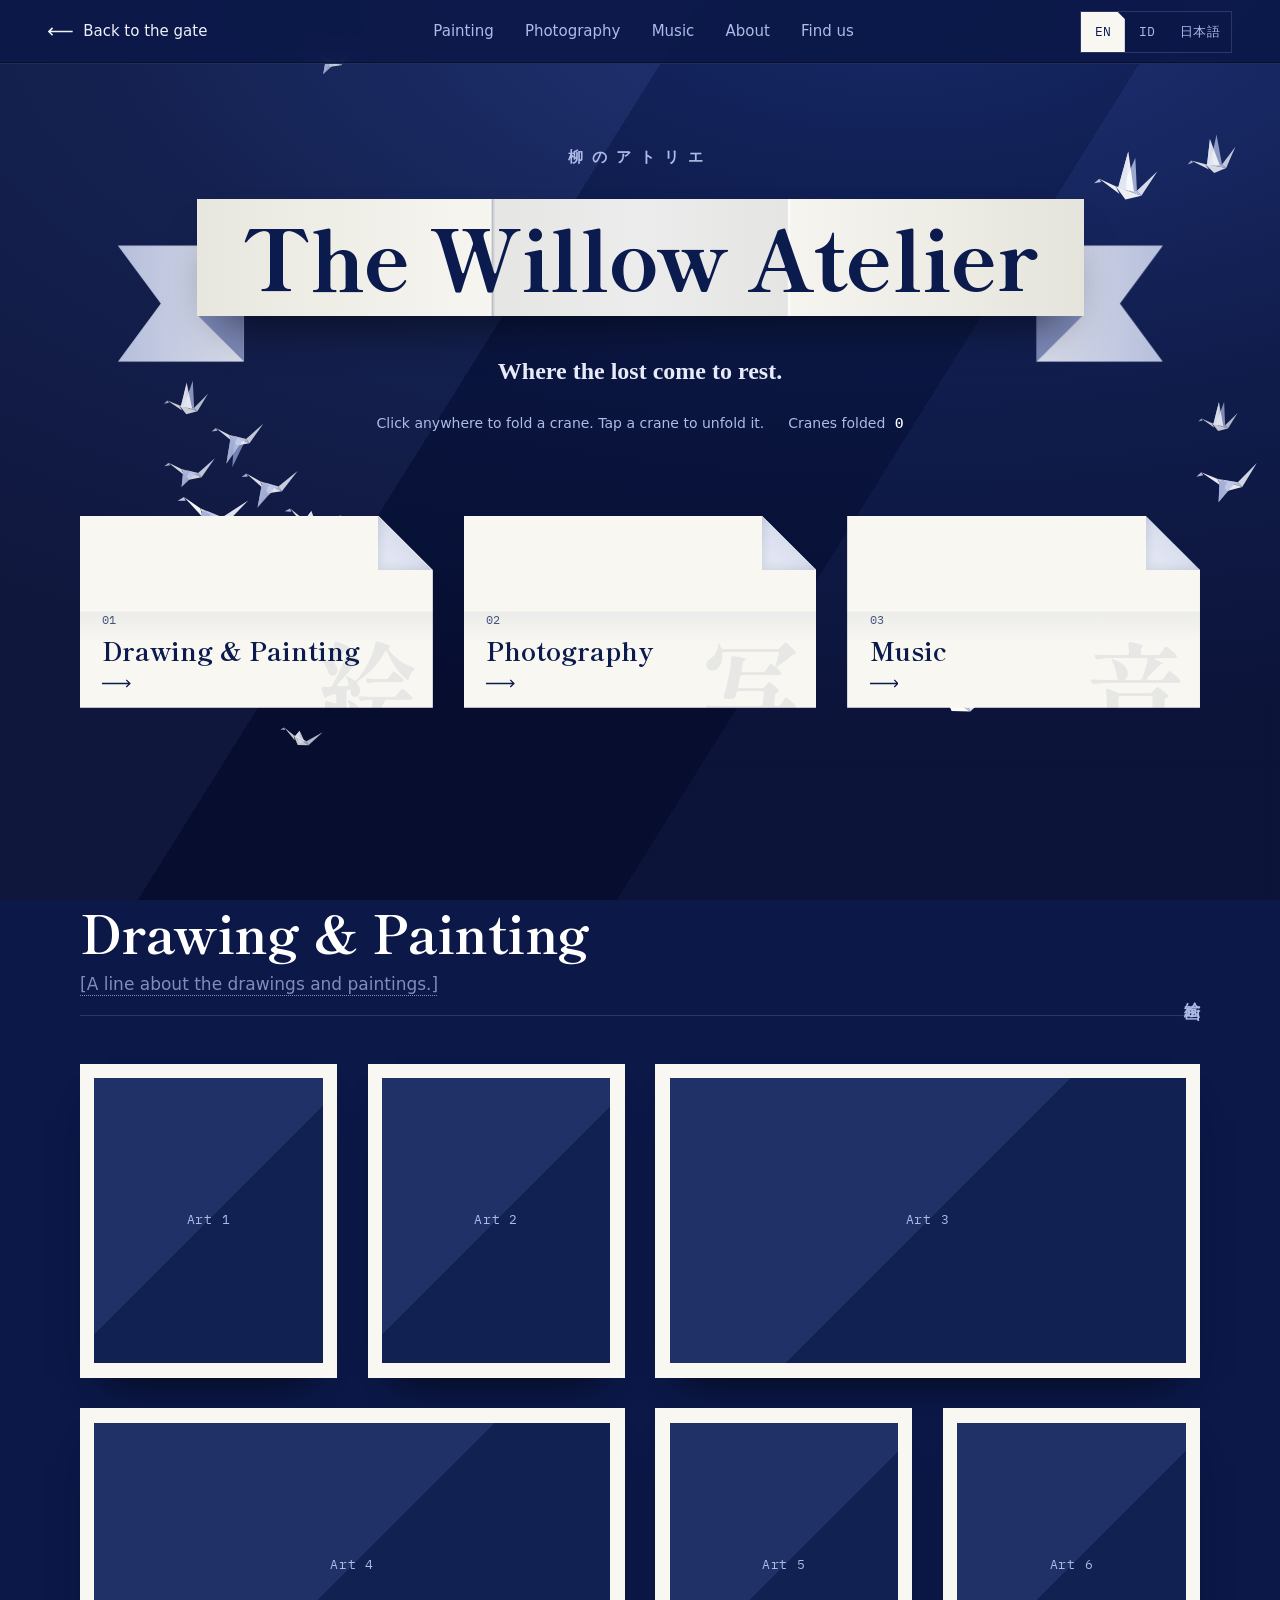
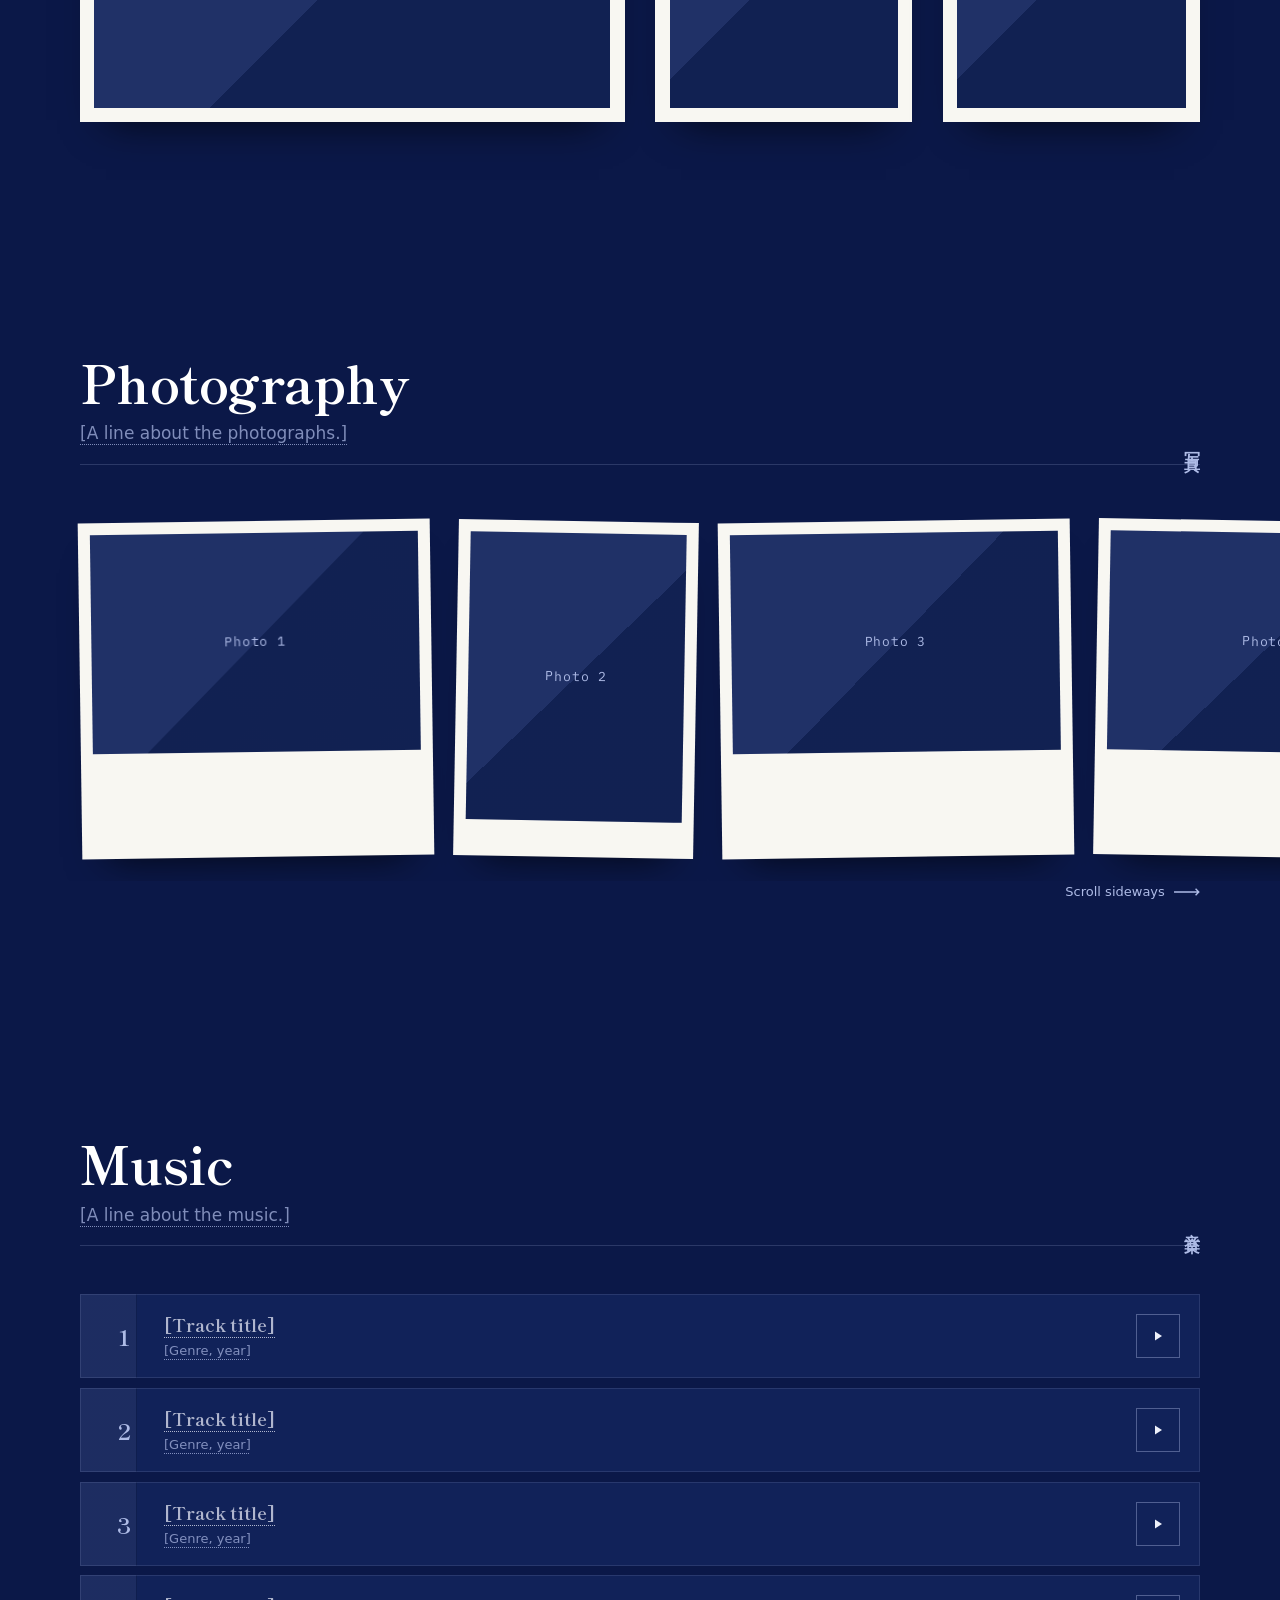
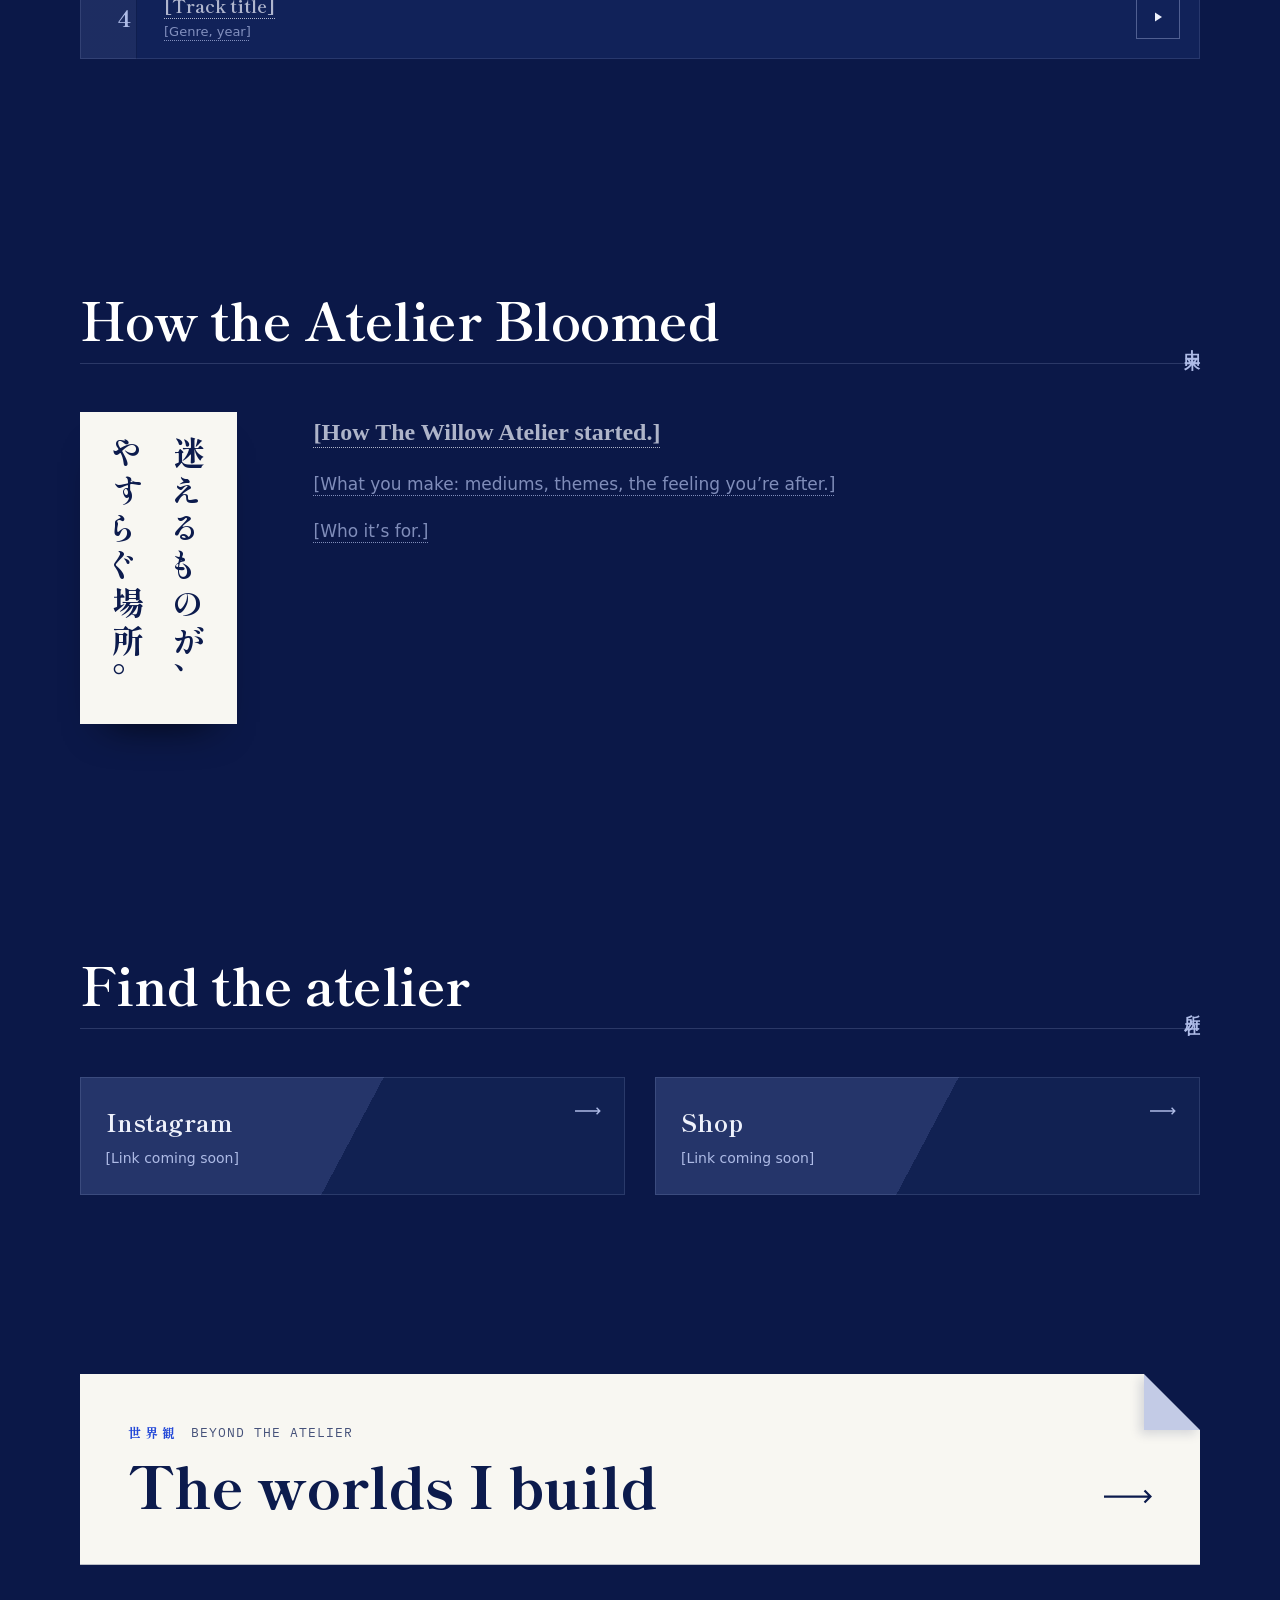
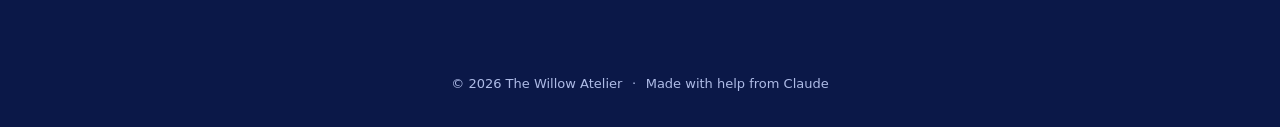
==== commit 80fbe318: "Orikami: a world of folded paper, live" ====
--- a/art/index.html
+++ b/art/index.html
@@ -33,18 +33,19 @@
 
   <link rel="preconnect" href="https://fonts.googleapis.com">
   <link rel="preconnect" href="https://fonts.gstatic.com" crossorigin>
-  <link rel="stylesheet" href="https://fonts.googleapis.com/css2?family=IBM+Plex+Mono:wght@400;500&family=IBM+Plex+Sans+JP:wght@400;500&family=Zen+Old+Mincho:wght@400;500;700&display=swap">
+  <link rel="stylesheet" href="https://fonts.googleapis.com/css2?family=IBM+Plex+Mono:wght@400;500&family=Shippori+Mincho+B1:wght@500;600;700;800&family=Zen+Kaku+Gothic+New:wght@400;500;700&display=swap">
   <link rel="stylesheet" href="../css/base.css">
   <link rel="stylesheet" href="../css/art.css">
 
   <script src="../js/i18n.js"></script>
   <script src="../js/main.js" defer></script>
-  <script src="../js/sakura.js" defer></script>
   <script src="../js/art.js" defer></script>
+  <script src="../js/tsuru.js" defer></script>
 </head>
 <body class="art">
-  <!-- a few petals drifting behind the whole page; the pointer is wind -->
-  <canvas class="drift" data-drift aria-hidden="true"></canvas>
+  <!-- a flock of paper cranes (js/tsuru.js): they follow the pointer and
+       shy from it; click anywhere to fold a new one, tap one to unfold it -->
+  <canvas class="flock" data-flock aria-hidden="true"></canvas>
   <a class="skip-link" href="#main" data-i18n="common.skip">Skip to content</a>
 
   <header class="topbar topbar--sticky">
@@ -76,30 +77,30 @@
 
   <main id="main">
 
-    <!-- Hero: the night garden. Drag across it to paint a branch that grows
-         and blossoms along your stroke; petals fall into the pond below and
-         ripple (js/art.js). The title stands in the moonlight. -->
+    <!-- Hero: the name, and an index of the three kinds of work -->
     <section class="art-hero" id="top" data-testid="section-hero">
-      <div class="garden" data-garden>
-        <canvas class="garden__canvas" aria-hidden="true"></canvas>
-        <div class="wrap garden__text">
-          <p class="art-hero__jp" lang="ja" aria-hidden="true">柳のアトリエ</p>
-          <h1 class="art-hero__title unveil" translate="no">The Willow Atelier</h1>
-          <p class="art-hero__tagline" data-i18n="art.tagline">Where the lost come to rest.</p>
-        </div>
-        <div class="garden__ui" data-garden-ui hidden>
-          <p class="garden__hint" data-i18n="art.paint.hint">Drag across the night to paint a branch.</p>
-          <button class="garden__clear" type="button" data-garden-clear><span data-i18n="art.paint.clear">Clear the branches</span></button>
-        </div>
-      </div>
-
-      <!-- the index: three tanzaku hung on a cord; they sway in the wind -->
+      <div class="wrap">
+        <p class="art-hero__jp" lang="ja" aria-hidden="true">柳のアトリエ</p>
+        <!-- the title is set on a folded paper banner that tilts toward the pointer -->
+        <div class="banner" data-banner>
+          <span class="banner__end banner__end--l" aria-hidden="true"></span>
+          <h1 class="art-hero__title banner__title unveil" translate="no">The Willow Atelier</h1>
+          <span class="banner__end banner__end--r" aria-hidden="true"></span>
+        </div>
+        <p class="art-hero__tagline" data-i18n="art.tagline">Where the lost come to rest.</p>
+        <div class="flock-bar" data-flock-bar hidden>
+          <p class="flock-bar__hint" data-i18n="art.cranes.hint">Click anywhere to fold a crane. Tap a crane to unfold it.</p>
+          <p class="flock-bar__count"><span data-i18n="art.cranes.count">Cranes folded</span> <b class="mono" data-crane-count>0</b></p>
+        </div>
+      </div>
+
+
       <div class="wrap">
         <nav class="index" aria-label="What the atelier makes" data-i18n-attr="aria-label:art.index.label" data-testid="art-index">
           <ol class="index__list">
-            <li><a class="index__link tanzaku" href="#painting" data-sway data-testid="index-painting"><span class="tanzaku__jp" lang="ja" aria-hidden="true">絵画</span><span class="index__no mono" aria-hidden="true">01</span><span class="index__name" data-i18n="art.painting.title">Drawing &amp; Painting</span><svg class="arrow" viewBox="0 0 32 10" aria-hidden="true" focusable="false"><path d="M0 5h31M27 1l4 4-4 4" fill="none" stroke="currentColor" stroke-width="1.5"/></svg></a></li>
-            <li><a class="index__link tanzaku" href="#photography" data-sway data-testid="index-photography"><span class="tanzaku__jp" lang="ja" aria-hidden="true">写真</span><span class="index__no mono" aria-hidden="true">02</span><span class="index__name" data-i18n="art.photo.title">Photography</span><svg class="arrow" viewBox="0 0 32 10" aria-hidden="true" focusable="false"><path d="M0 5h31M27 1l4 4-4 4" fill="none" stroke="currentColor" stroke-width="1.5"/></svg></a></li>
-            <li><a class="index__link tanzaku" href="#music" data-sway data-testid="index-music"><span class="tanzaku__jp" lang="ja" aria-hidden="true">音楽</span><span class="index__no mono" aria-hidden="true">03</span><span class="index__name" data-i18n="art.music.title">Music</span><svg class="arrow" viewBox="0 0 32 10" aria-hidden="true" focusable="false"><path d="M0 5h31M27 1l4 4-4 4" fill="none" stroke="currentColor" stroke-width="1.5"/></svg></a></li>
+            <li><a class="index__link" href="#painting" data-testid="index-painting"><span class="index__fold" aria-hidden="true"><span class="index__front"></span><span class="index__back"></span></span><span class="index__kanji" lang="ja" aria-hidden="true">絵</span><span class="index__no mono" aria-hidden="true">01</span><span class="index__name" data-i18n="art.painting.title">Drawing &amp; Painting</span><svg class="arrow" viewBox="0 0 32 10" aria-hidden="true" focusable="false"><path d="M0 5h31M27 1l4 4-4 4" fill="none" stroke="currentColor" stroke-width="1.5"/></svg></a></li>
+            <li><a class="index__link" href="#photography" data-testid="index-photography"><span class="index__fold" aria-hidden="true"><span class="index__front"></span><span class="index__back"></span></span><span class="index__kanji" lang="ja" aria-hidden="true">写</span><span class="index__no mono" aria-hidden="true">02</span><span class="index__name" data-i18n="art.photo.title">Photography</span><svg class="arrow" viewBox="0 0 32 10" aria-hidden="true" focusable="false"><path d="M0 5h31M27 1l4 4-4 4" fill="none" stroke="currentColor" stroke-width="1.5"/></svg></a></li>
+            <li><a class="index__link" href="#music" data-testid="index-music"><span class="index__fold" aria-hidden="true"><span class="index__front"></span><span class="index__back"></span></span><span class="index__kanji" lang="ja" aria-hidden="true">音</span><span class="index__no mono" aria-hidden="true">03</span><span class="index__name" data-i18n="art.music.title">Music</span><svg class="arrow" viewBox="0 0 32 10" aria-hidden="true" focusable="false"><path d="M0 5h31M27 1l4 4-4 4" fill="none" stroke="currentColor" stroke-width="1.5"/></svg></a></li>
           </ol>
         </nav>
       </div>
@@ -252,7 +253,6 @@
     <div class="wrap">
       <a class="onward__link" href="../world/" data-transition="dark" data-testid="link-to-world">
         <span class="onward__label"><span class="onward__jp" lang="ja" aria-hidden="true">世界観</span><span data-i18n="art.toWorld.label">Beyond the atelier</span></span>
-        <span class="onward__moon" aria-hidden="true"></span>
         <span class="onward__name" data-i18n="art.toWorld">The worlds I build</span>
         <svg class="arrow" viewBox="0 0 32 10" aria-hidden="true" focusable="false"><path d="M0 5h31M27 1l4 4-4 4" fill="none" stroke="currentColor" stroke-width="1.5"/></svg>
       </a>
--- a/css/base.css
+++ b/css/base.css
@@ -1,73 +1,59 @@
 /* ==========================================================================
-   夜桜 yozakura: cherry blossoms at night under a deep navy sky.
-   Shared tokens, type, header, language switcher, sections, buttons,
-   reveals, the footer and the page change (a wall of petals sweeping
-   across in the next page's colour).
+   折り紙 orikami: a world made of folded paper, in navy and white washi.
+   Shared: tokens, type, the header and language switcher, buttons, sections,
+   the footer, the viewer, reveals (a fold opening) and the page change
+   (a sheet folding over the screen).
    ========================================================================== */
 
 :root {
-  /* the night, in navy */
-  --abyss: #040a26;
-  --deep: #070f36;
+  /* navy washi, from the table under the sheet to its lit face */
+  --deep: #060d2c;
   --night: #0b1848;
   --ink: #0c1b4d;
+  --washi: #14265f;
+  --washi-hi: #1e3479;
   --royal: #2449d8;
-  --royal-soft: #8fa5ff;
-  /* moonlight and blossom: secondary, used sparingly */
-  --moon: #eef1fb;
-  --moon-dim: rgba(238, 241, 251, 0.74);
-  --moon-faint: rgba(238, 241, 251, 0.5);
-  --blossom: #f3dce7;
-  --blossom-deep: #d9a3bc;
-  --lamp: #fbefd9;
-  /* paper, for the work side */
-  --paper: #f5f4f0;
-  --paper-2: #ebe9e2;
-  --paper-3: #fbfaf7;
-
-  --f-display: "Zen Old Mincho", "Hiragino Mincho ProN", "Yu Mincho", serif;
-  --f-text: "IBM Plex Sans JP", "Hiragino Sans", "Yu Gothic", system-ui, sans-serif;
-  --f-mono: "IBM Plex Mono", ui-monospace, monospace;
+  --royal-hi: #5b7cff;
+  /* white kami */
+  --kami: #f8f7f2;
+  --kami-2: #eeede6;
+  --kami-3: #dfe0dc;
+  --mist: #aebbe6;
+  /* the one warm thing: a seal stamp */
+  --shu: #c23b26;
+
+  --text: var(--ink);
+  --text-soft: #46527a;
+  --bg: var(--kami);
+  --rule: rgba(12, 27, 77, 0.14);
+  --crease: rgba(12, 27, 77, 0.05);
+
+  --display: "Shippori Mincho B1", "Zen Old Mincho", "Hiragino Mincho ProN", serif;
+  --sans: "Zen Kaku Gothic New", "Hiragino Sans", system-ui, sans-serif;
+  --mono: "IBM Plex Mono", ui-monospace, monospace;
 
   --ease: cubic-bezier(0.65, 0, 0.35, 1);
-  --ease-out: cubic-bezier(0.22, 1, 0.36, 1);
-  --gutter: clamp(16px, 5vw, 56px);
-  --maxw: 1180px;
-
-  /* light (paper) by default; .theme-dark swaps to the night */
-  --bg: var(--paper);
-  --fg: var(--ink);
-  --muted: rgba(12, 27, 77, 0.66);
-  --faint: rgba(12, 27, 77, 0.42);
-  --line: rgba(12, 27, 77, 0.14);
-  --accent: var(--royal);
-  --focus: var(--royal);
-  --surface: var(--paper-3);
-  color-scheme: light;
+  --ease-out: cubic-bezier(0.16, 1, 0.3, 1);
+  --fold: cubic-bezier(0.55, 0.05, 0.25, 1);
+
+  --wrap: 76rem;
+  --gutter: clamp(1rem, 4vw, 3rem);
+  --top-h: 4rem;
 }
 
 .theme-dark {
+  --text: #eef1fb;
+  --text-soft: var(--mist);
   --bg: var(--night);
-  --fg: var(--moon);
-  --muted: var(--moon-dim);
-  --faint: var(--moon-faint);
-  --line: rgba(238, 241, 251, 0.16);
-  --accent: var(--blossom);
-  --focus: var(--blossom);
-  --surface: rgba(7, 15, 54, 0.72);
-  color-scheme: dark;
+  --rule: rgba(174, 187, 230, 0.2);
+  --crease: rgba(174, 187, 230, 0.06);
 }
 
 .theme-light {
-  --bg: var(--paper);
-  --fg: var(--ink);
-  --muted: rgba(12, 27, 77, 0.66);
-  --faint: rgba(12, 27, 77, 0.42);
-  --line: rgba(12, 27, 77, 0.14);
-  --accent: var(--royal);
-  --focus: var(--royal);
-  --surface: var(--paper-3);
-  color-scheme: light;
+  --text: var(--ink);
+  --text-soft: #46527a;
+  --bg: var(--kami);
+  --rule: rgba(12, 27, 77, 0.14);
 }
 
 *,
@@ -80,24 +66,25 @@
   -webkit-text-size-adjust: 100%;
   text-size-adjust: 100%;
   scroll-behavior: smooth;
-  scroll-padding-top: 80px;
+  scroll-padding-top: calc(var(--top-h) + 1rem);
   background: var(--bg);
 }
 
 body {
   margin: 0;
   min-height: 100vh;
+  overflow-x: clip;
   background: var(--bg);
-  color: var(--fg);
-  font-family: var(--f-text);
-  font-size: 1rem;
+  color: var(--text);
+  font-family: var(--sans);
+  font-size: 1.0625rem;
   line-height: 1.7;
   -webkit-font-smoothing: antialiased;
-  overflow-x: hidden;
+  -moz-osx-font-smoothing: grayscale;
 }
 
 .js body {
-  animation: page-in 0.7s var(--ease-out) both;
+  animation: page-in 0.6s var(--ease-out) both;
 }
 
 @keyframes page-in {
@@ -107,8 +94,7 @@
 }
 
 img,
-svg,
-canvas {
+svg {
   display: block;
   max-width: 100%;
 }
@@ -122,120 +108,138 @@
   color: inherit;
 }
 
-p,
 h1,
 h2,
 h3,
 h4,
+p,
+ul,
 ol,
-ul,
 dl,
 dd,
 figure {
   margin: 0;
 }
 
-ol,
-ul {
+ul,
+ol {
   padding: 0;
   list-style: none;
 }
 
-[hidden] {
-  display: none !important;
-}
-
 :focus-visible {
-  outline: 2px solid var(--focus);
+  outline: 2px solid var(--royal);
   outline-offset: 3px;
   border-radius: 2px;
 }
 
+.theme-dark :focus-visible {
+  outline-color: var(--royal-hi);
+}
+
 ::selection {
-  background: var(--blossom);
-  color: var(--ink);
+  background: var(--royal);
+  color: #fff;
 }
 
 .mono {
-  font-family: var(--f-mono);
-  font-feature-settings: "tnum";
-}
-
-/* placeholders: muted, with a dotted underline */
-.ph {
-  color: var(--faint);
-  text-decoration: underline dotted;
-  text-decoration-color: var(--line);
-  text-underline-offset: 0.3em;
+  font-family: var(--mono);
+  font-feature-settings: "zero" 0;
+}
+
+[lang="ja"] {
+  font-feature-settings: "palt";
 }
 
 .wrap {
   width: 100%;
-  max-width: calc(var(--maxw) + var(--gutter) * 2);
+  max-width: var(--wrap);
   margin-inline: auto;
   padding-inline: var(--gutter);
 }
 
+/* placeholders: muted, dotted underline */
+.ph {
+  opacity: 0.72;
+  text-decoration: underline dotted;
+  text-decoration-thickness: 1px;
+  text-underline-offset: 0.3em;
+}
+
 .skip-link {
   position: fixed;
-  top: 10px;
-  left: 10px;
-  z-index: 200;
-  padding: 10px 16px;
-  background: var(--fg);
-  color: var(--bg);
+  top: 0.75rem;
+  left: 0.75rem;
+  z-index: 300;
+  padding: 0.6rem 1rem;
+  background: var(--ink);
+  color: #fff;
   font-weight: 500;
   text-decoration: none;
-  transform: translateY(-160%);
-  transition: transform 0.2s var(--ease-out);
+  transform: translateY(-200%);
 }
 
 .skip-link:focus {
   transform: none;
 }
 
-/* --------------------------------------------------------------- header */
+/* ------------------------------------------------------------ header */
 
 .topbar {
   position: relative;
   z-index: 60;
   display: flex;
   align-items: center;
-  gap: 24px;
-  min-height: 64px;
-  padding: 10px var(--gutter);
-  padding-top: max(10px, env(safe-area-inset-top));
+  gap: 1.5rem;
+  min-height: var(--top-h);
+  padding: 0.6rem var(--gutter);
 }
 
 .topbar--sticky {
   position: sticky;
   top: 0;
-  background: color-mix(in srgb, var(--bg) 86%, transparent);
-  -webkit-backdrop-filter: blur(14px) saturate(1.2);
-  backdrop-filter: blur(14px) saturate(1.2);
-  border-bottom: 1px solid var(--line);
+  background: color-mix(in srgb, var(--bg) 92%, transparent);
+  -webkit-backdrop-filter: blur(10px);
+  backdrop-filter: blur(10px);
+}
+
+/* the header's lower edge is a crease: a dark hairline over a light one */
+.topbar--sticky::after {
+  content: "";
+  position: absolute;
+  left: 0;
+  right: 0;
+  bottom: 0;
+  height: 2px;
+  background: linear-gradient(var(--rule) 0 1px, rgba(255, 255, 255, 0.5) 1px 2px);
+  pointer-events: none;
+}
+
+.theme-dark .topbar--sticky::after {
+  background: linear-gradient(rgba(0, 0, 0, 0.35) 0 1px, rgba(174, 187, 230, 0.12) 1px 2px);
+}
+
+.topbar__end {
+  margin-left: auto;
+  display: flex;
+  align-items: center;
+  gap: 1rem;
 }
 
 .back-link {
   display: inline-flex;
   align-items: center;
-  gap: 10px;
-  min-height: 44px;
-  font-size: 0.875rem;
-  letter-spacing: 0.04em;
+  gap: 0.6rem;
+  min-height: 2.75rem;
+  font-size: 0.9375rem;
+  font-weight: 500;
   text-decoration: none;
-  color: var(--muted);
-  transition: color 0.2s;
-}
-
-.back-link:hover {
-  color: var(--fg);
+  white-space: nowrap;
 }
 
 .back-link__arrow {
-  width: 26px;
-  height: 10px;
-  transition: transform 0.3s var(--ease-out);
+  width: 1.6rem;
+  transition: transform 0.35s var(--ease-out);
 }
 
 .back-link:hover .back-link__arrow {
@@ -247,266 +251,307 @@
 }
 
 .nav {
+  position: relative;
   margin-left: auto;
 }
 
 .nav__list {
   display: flex;
-  gap: 4px;
+  gap: 0.25rem;
 }
 
 .nav__link {
   position: relative;
   display: inline-flex;
   align-items: center;
-  min-height: 44px;
-  padding: 0 12px;
-  font-size: 0.875rem;
-  letter-spacing: 0.03em;
+  min-height: 2.75rem;
+  padding: 0 0.85rem;
+  font-size: 0.9375rem;
   text-decoration: none;
-  color: var(--muted);
-  transition: color 0.2s;
+  color: var(--text-soft);
+  transition: color 0.25s;
 }
 
 .nav__link::after {
   content: "";
   position: absolute;
-  left: 50%;
-  bottom: 8px;
-  width: 5px;
-  height: 5px;
-  border-radius: 50% 50% 50% 0;
-  background: var(--accent);
-  opacity: 0;
-  transform: translateX(-50%) rotate(-45deg) scale(0.4);
-  transition: opacity 0.25s, transform 0.35s var(--ease-out);
+  left: 0.85rem;
+  right: 0.85rem;
+  bottom: 0.55rem;
+  height: 1px;
+  background: currentColor;
+  transform: scaleX(0);
+  transform-origin: left;
+  transition: transform 0.4s var(--ease-out);
 }
 
 .nav__link:hover,
-.nav__link[aria-current] {
-  color: var(--fg);
-}
-
-.nav__link[aria-current]::after {
-  opacity: 1;
-  transform: translateX(-50%) rotate(-45deg) scale(1);
+.nav__link[aria-current="true"] {
+  color: var(--text);
+}
+
+.nav__link:hover::after,
+.nav__link[aria-current="true"]::after {
+  transform: none;
 }
 
 .nav__toggle {
   display: none;
-  width: 44px;
-  height: 44px;
+  width: 2.75rem;
+  height: 2.75rem;
   padding: 0;
-  border: 1px solid var(--line);
-  border-radius: 50%;
+  border: 1px solid var(--rule);
   background: transparent;
   cursor: pointer;
 }
 
 .nav__toggle-lines,
+.nav__toggle-lines::before,
+.nav__toggle-lines::after {
+  display: block;
+  width: 1.1rem;
+  height: 1.5px;
+  margin: auto;
+  background: currentColor;
+  transition: transform 0.3s var(--ease);
+}
+
+.nav__toggle-lines {
+  position: relative;
+}
+
+.nav__toggle-lines::before,
+.nav__toggle-lines::after {
+  content: "";
+  position: absolute;
+  left: 0;
+}
+
 .nav__toggle-lines::before {
-  display: block;
-  width: 16px;
-  height: 1.5px;
-  margin: 0 auto;
-  background: currentColor;
-  transition: transform 0.3s var(--ease-out);
-}
-
-.nav__toggle-lines {
-  transform: translateY(-3px);
-}
-
-.nav__toggle-lines::before {
-  content: "";
-  transform: translateY(6px);
+  top: -6px;
+}
+
+.nav__toggle-lines::after {
+  top: 6px;
 }
 
 .nav.is-open .nav__toggle-lines {
-  transform: rotate(45deg);
+  background: transparent;
 }
 
 .nav.is-open .nav__toggle-lines::before {
-  transform: rotate(-90deg);
-}
-
-.topbar__end {
-  display: flex;
-  align-items: center;
-  gap: 16px;
-  margin-left: 8px;
-}
-
-.topbar:not(:has(.nav)) .topbar__end {
-  margin-left: auto;
-}
-
-/* language pill */
+  transform: translateY(6px) rotate(45deg);
+}
+
+.nav.is-open .nav__toggle-lines::after {
+  transform: translateY(-6px) rotate(-45deg);
+}
+
+/* language switcher: three folded tabs */
 .lang {
-  flex: none;
   display: inline-flex;
-  padding: 3px;
-  border: 1px solid var(--line);
-  border-radius: 999px;
+  border: 1px solid var(--rule);
+  background: color-mix(in srgb, var(--bg) 80%, transparent);
 }
 
 .lang__opt {
+  min-width: 2.75rem;
+  min-height: 2.5rem;
+  padding: 0 0.7rem;
+  border: 0;
+  background: transparent;
+  font-family: var(--mono);
+  font-size: 0.8125rem;
+  letter-spacing: 0.02em;
   white-space: nowrap;
-  min-width: 44px;
-  min-height: 34px;
-  padding: 0 10px;
-  border: 0;
-  border-radius: 999px;
-  background: transparent;
-  color: var(--muted);
-  font-family: var(--f-mono);
-  font-size: 0.75rem;
-  letter-spacing: 0.04em;
+  color: var(--text-soft);
   cursor: pointer;
-  transition: background 0.25s, color 0.25s;
-}
-
-.lang__opt:lang(ja) {
-  font-family: var(--f-text);
+  transition: color 0.2s, background-color 0.2s;
+}
+
+.lang__opt[lang="ja"] {
+  font-family: var(--sans);
 }
 
 .lang__opt:hover {
-  color: var(--fg);
+  color: var(--text);
 }
 
 .lang__opt[aria-pressed="true"] {
-  background: var(--fg);
-  color: var(--bg);
-}
-
-/* ------------------------------------------------------------- sections */
-
-.section {
-  position: relative;
-  padding-block: clamp(72px, 12vh, 140px);
-}
-
-.sec-head {
-  display: flex;
-  flex-direction: column-reverse;
-  align-items: flex-start;
-  gap: 10px;
-  margin-bottom: clamp(32px, 6vh, 56px);
-}
-
-.sec-head__jp {
-  font-family: var(--f-display);
-  font-size: 0.875rem;
-  letter-spacing: 0.4em;
-  color: var(--accent);
-}
-
-.section-title {
-  font-family: var(--f-display);
-  font-weight: 500;
-  font-size: clamp(2rem, 4.2vw, 3.25rem);
-  line-height: 1.12;
-  letter-spacing: 0.005em;
-  text-wrap: balance;
-}
-
-/* ------------------------------------------------------------- controls */
-
-.arrow {
-  width: 30px;
-  height: 10px;
-  flex: none;
-  transition: transform 0.35s var(--ease-out);
-}
-
-a:hover > .arrow,
-.btn:hover .arrow {
-  transform: translateX(5px);
-}
-
+  background: var(--ink);
+  color: #fff;
+  clip-path: polygon(0 0, calc(100% - 7px) 0, 100% 7px, 100% 100%, 0 100%);
+}
+
+.theme-dark .lang__opt[aria-pressed="true"] {
+  background: var(--kami);
+  color: var(--ink);
+}
+
+/* ------------------------------------------------------------ buttons */
+
+/* a paper button with one corner folded back */
 .btn {
   position: relative;
   display: inline-flex;
   align-items: center;
-  gap: 14px;
-  min-height: 48px;
-  padding: 0 22px;
-  border: 1px solid currentColor;
-  border-radius: 2px;
-  background: transparent;
-  font-size: 0.9375rem;
-  letter-spacing: 0.02em;
+  gap: 0.75rem;
+  min-height: 3rem;
+  padding: 0.7rem 1.4rem;
+  border: 0;
+  background: var(--ink);
+  color: #fff;
+  font-weight: 500;
+  font-size: 0.9875rem;
   text-decoration: none;
   cursor: pointer;
-  transition: background 0.25s, color 0.25s, border-color 0.25s;
+  clip-path: polygon(0 0, calc(100% - 12px) 0, 100% 12px, 100% 100%, 0 100%);
+  transition: background-color 0.25s, transform 0.3s var(--ease-out);
+}
+
+.btn::after {
+  content: "";
+  position: absolute;
+  top: 0;
+  right: 0;
+  width: 12px;
+  height: 12px;
+  background: linear-gradient(225deg, transparent 50%, rgba(255, 255, 255, 0.45) 50%);
 }
 
 .btn:hover {
-  background: var(--fg);
-  border-color: var(--fg);
-  color: var(--bg);
+  background: var(--royal);
+}
+
+.btn .arrow {
+  width: 1.6rem;
+  transition: transform 0.35s var(--ease-out);
+}
+
+.btn:hover .arrow {
+  transform: translateX(4px);
+}
+
+.btn--line {
+  background: transparent;
+  color: var(--text);
+  box-shadow: inset 0 0 0 1px var(--text);
+}
+
+.btn--line:hover {
+  background: var(--ink);
+  color: #fff;
+}
+
+.theme-dark .btn {
+  background: var(--kami);
+  color: var(--ink);
+}
+
+.theme-dark .btn::after {
+  background: linear-gradient(225deg, transparent 50%, rgba(12, 27, 77, 0.25) 50%);
+}
+
+.theme-dark .btn:hover {
+  background: #fff;
 }
 
 .btn.is-pending {
-  cursor: help;
-  opacity: 0.86;
+  cursor: not-allowed;
+  clip-path: none;
+  overflow: visible;
+}
+
+.btn.is-pending::after {
+  display: none;
 }
 
 .btn.is-pending:hover {
-  background: transparent;
-  color: inherit;
-  border-color: currentColor;
+  background: var(--ink);
+}
+
+.theme-dark .btn.is-pending:hover {
+  background: var(--kami);
 }
 
 .btn.is-pending:hover .arrow {
   transform: none;
 }
 
+/* "still in progress": a little folded slip that drops under the button */
 .tip {
   position: absolute;
   left: 50%;
-  bottom: calc(100% + 10px);
-  padding: 6px 12px;
-  border-radius: 2px;
-  background: var(--fg);
-  color: var(--bg);
+  top: calc(100% + 0.55rem);
+  z-index: 5;
+  padding: 0.35rem 0.7rem;
+  background: var(--kami);
+  color: var(--ink);
+  box-shadow: 0 6px 18px rgba(6, 13, 44, 0.18), inset 0 0 0 1px var(--rule);
   font-size: 0.8125rem;
+  font-weight: 500;
   white-space: nowrap;
   pointer-events: none;
   opacity: 0;
-  transform: translate(-50%, 4px);
-  transition: opacity 0.2s, transform 0.25s var(--ease-out);
+  transform: translateX(-50%) perspective(400px) rotateX(-70deg);
+  transform-origin: top;
+  transition: opacity 0.2s, transform 0.35s var(--ease-out);
 }
 
 .is-pending:hover .tip,
 .is-pending:focus-visible .tip {
   opacity: 1;
-  transform: translate(-50%, 0);
-}
-
-.unveil {
-  text-wrap: balance;
-}
-
-.js .unveil {
-  animation: unveil 1.2s var(--ease-out) 0.2s both;
-}
-
-@keyframes unveil {
-  from {
-    opacity: 0;
-    filter: blur(8px);
-    transform: translateY(10px);
-  }
-}
-
-/* --------------------------------------------------------------- footer */
+  transform: translateX(-50%);
+}
+
+.arrow {
+  width: 1.6rem;
+  height: auto;
+  flex: none;
+}
+
+/* ------------------------------------------------------------ sections */
+
+.section {
+  position: relative;
+  padding-block: clamp(4rem, 9vw, 7.5rem);
+}
+
+.sec-head {
+  display: flex;
+  align-items: flex-end;
+  justify-content: space-between;
+  gap: 1.5rem;
+  margin-bottom: clamp(2rem, 4vw, 3rem);
+  padding-bottom: 1rem;
+  border-bottom: 1px solid var(--rule);
+}
+
+.section-title {
+  font-family: var(--display);
+  font-weight: 700;
+  font-size: clamp(2rem, 4.4vw, 3.25rem);
+  line-height: 1.1;
+  letter-spacing: -0.01em;
+}
+
+.sec-head__jp {
+  font-family: var(--display);
+  font-weight: 600;
+  font-size: 1rem;
+  letter-spacing: 0.3em;
+  color: var(--text-soft);
+  writing-mode: vertical-rl;
+  line-height: 1;
+}
+
+/* ------------------------------------------------------------ footer */
 
 .credit {
   position: relative;
-  padding: 28px var(--gutter) max(28px, env(safe-area-inset-bottom));
+  padding: 1.75rem var(--gutter) 2rem;
   font-size: 0.8125rem;
-  color: var(--faint);
+  color: var(--text-soft);
   text-align: center;
 }
 
@@ -514,15 +559,135 @@
   display: flex;
   flex-wrap: wrap;
   justify-content: center;
-  gap: 4px 10px;
-}
-
-/* --------------------------------------------------------------- reveal */
-
+  gap: 0.25rem 0.6rem;
+}
+
+/* ------------------------------------------------------------ viewer */
+
+.viewer {
+  width: 100%;
+  max-width: none;
+  height: 100%;
+  max-height: none;
+  margin: 0;
+  padding: 0;
+  border: 0;
+  background: transparent;
+  color: #fff;
+}
+
+.viewer::backdrop {
+  background: rgba(6, 13, 44, 0.9);
+}
+
+.viewer__inner {
+  display: grid;
+  place-items: center;
+  height: 100%;
+  padding: 4rem var(--gutter);
+}
+
+.viewer__figure {
+  display: grid;
+  gap: 1rem;
+  max-width: min(90vw, 70rem);
+  padding: 0.75rem;
+  background: var(--kami);
+  color: var(--ink);
+  animation: viewer-unfold 0.5s var(--ease-out);
+  transform-origin: top;
+}
+
+.viewer.is-closing .viewer__figure {
+  animation: viewer-fold 0.34s var(--ease) forwards;
+}
+
+@keyframes viewer-unfold {
+  from {
+    opacity: 0;
+    transform: perspective(1200px) rotateX(-60deg);
+  }
+}
+
+@keyframes viewer-fold {
+  to {
+    opacity: 0;
+    transform: perspective(1200px) rotateX(-60deg);
+  }
+}
+
+.viewer__img {
+  max-height: 75vh;
+  width: auto;
+  margin: auto;
+}
+
+.viewer__caption {
+  display: flex;
+  justify-content: space-between;
+  gap: 1rem;
+  font-size: 0.9375rem;
+}
+
+.viewer__title {
+  font-family: var(--display);
+  font-weight: 700;
+}
+
+.viewer__meta {
+  color: var(--text-soft);
+}
+
+.viewer__close {
+  position: fixed;
+  top: 1rem;
+  right: 1rem;
+  width: 3rem;
+  height: 3rem;
+  border: 1px solid rgba(255, 255, 255, 0.4);
+  background: transparent;
+  cursor: pointer;
+}
+
+.viewer__close span::before,
+.viewer__close span::after {
+  content: "";
+  position: absolute;
+  inset: 50% 25% auto;
+  height: 1.5px;
+  background: #fff;
+  transform: rotate(45deg);
+}
+
+.viewer__close span::after {
+  transform: rotate(-45deg);
+}
+
+/* ------------------------------------------------------------ motion */
+
+/* page titles: the line comes up out of a crease */
+.unveil {
+  display: block;
+}
+
+.js .unveil {
+  animation: unveil 1s var(--ease-out) 0.1s both;
+}
+
+@keyframes unveil {
+  from {
+    opacity: 0;
+    transform: perspective(900px) rotateX(-55deg) translateY(0.3em);
+    transform-origin: 50% 100%;
+  }
+}
+
+/* reveals: each block unfolds from its top crease */
 .js [data-reveal] {
   opacity: 0;
-  transform: translate3d(0, 14px, 0);
-  transition: opacity 0.9s var(--ease-out), transform 1s var(--ease-out);
+  transform: perspective(1100px) rotateX(-28deg);
+  transform-origin: 50% 0;
+  transition: opacity 0.7s var(--ease-out), transform 1s var(--ease-out);
   transition-delay: var(--delay, 0s);
 }
 
@@ -531,8 +696,7 @@
   transform: none;
 }
 
-/* ------------------------------------------------------------ i18n wait */
-
+/* translation not settled yet: hold the page (failsafe after 2.5s) */
 @keyframes i18n-failsafe {
   to {
     visibility: visible;
@@ -544,11 +708,11 @@
   animation: i18n-failsafe 0s 2.5s forwards;
 }
 
-/* ---------------------------------------------------------- page change
-   A wall of petals sweeps in from the left in the next page's colour; the
-   next page starts under it and the wall carries on off to the right. The
-   wall is 180vw wide: a feathered edge of petals on each side of a solid
-   middle. */
+/* ------------------------------------------------------------ page change
+
+   A sheet in the next page's paper folds over the screen from the left
+   edge, like a page turned onto this one. The next page starts under the
+   same sheet and it folds away to the right. */
 
 .veil {
   position: fixed;
@@ -558,76 +722,61 @@
 }
 
 .veil::before,
-.veil::after,
-html.is-arriving::before,
-html.is-arriving::after {
+html.is-arriving::before {
   content: "";
   position: fixed;
-  top: 0;
-  left: 0;
+  inset: 0;
   z-index: 150;
-  width: 180vw;
-  height: 100%;
   pointer-events: none;
-  will-change: transform;
-}
-
-.veil::before,
-html.is-arriving::before {
-  background: linear-gradient(90deg, transparent 0, var(--wall) 22%, var(--wall) 78%, transparent 100%);
-}
-
-.veil::after,
-html.is-arriving::after {
-  background-image: var(--petals), var(--petals), var(--petals), var(--petals);
-  background-repeat: repeat-y;
-  background-size: 260px auto;
-  background-position: 4vw 0, 18vw 130px, 146vw 60px, 160vw 190px;
+  backface-visibility: hidden;
+  background:
+    linear-gradient(128deg, transparent 0 49.85%, var(--veil-crease, rgba(0, 0, 0, 0.18)) 50%, transparent 50.15%),
+    linear-gradient(128deg, var(--veil-a, var(--washi)) 0 50%, var(--veil-b, var(--night)) 50% 100%);
+  box-shadow: 0 0 80px rgba(0, 0, 0, 0.35);
 }
 
 .veil[data-tone="light"],
 html.is-arriving[data-arrive="light"] {
-  --wall: var(--paper);
-  --petals: url("data:image/svg+xml;utf8,<svg xmlns='http://www.w3.org/2000/svg' width='260' height='260'><defs><path id='p' d='M0 14C-13 6-12-10-3.4-14L0-10 3.4-14C12-10 13 6 0 14Z'/></defs><g fill='%23e8bfd2'><use href='%23p' transform='translate(40 30) rotate(25)'/><use href='%23p' transform='translate(150 70) rotate(-60) scale(.8)'/><use href='%23p' transform='translate(90 150) rotate(110) scale(1.1)'/><use href='%23p' transform='translate(210 200) rotate(200) scale(.7)'/></g><g fill='%23f5f4f0'><use href='%23p' transform='translate(200 120) rotate(40) scale(1.2)'/><use href='%23p' transform='translate(30 220) rotate(-20)'/><use href='%23p' transform='translate(120 240) rotate(150) scale(.8)'/></g><g fill='%230c1b4d' fill-opacity='.18'><use href='%23p' transform='translate(240 30) rotate(80) scale(.6)'/></g></svg>");
+  --veil-a: #ffffff;
+  --veil-b: #ecebe4;
+  --veil-crease: rgba(12, 27, 77, 0.14);
 }
 
 .veil[data-tone="dark"],
 html.is-arriving[data-arrive="dark"] {
-  --wall: var(--night);
-  --petals: url("data:image/svg+xml;utf8,<svg xmlns='http://www.w3.org/2000/svg' width='260' height='260'><defs><path id='p' d='M0 14C-13 6-12-10-3.4-14L0-10 3.4-14C12-10 13 6 0 14Z'/></defs><g fill='%23f3dce7'><use href='%23p' transform='translate(40 30) rotate(25)'/><use href='%23p' transform='translate(150 70) rotate(-60) scale(.8)'/><use href='%23p' transform='translate(90 150) rotate(110) scale(1.1)'/><use href='%23p' transform='translate(210 200) rotate(200) scale(.7)'/></g><g fill='%230b1848'><use href='%23p' transform='translate(200 120) rotate(40) scale(1.2)'/><use href='%23p' transform='translate(30 220) rotate(-20)'/><use href='%23p' transform='translate(120 240) rotate(150) scale(.8)'/></g><g fill='%23d9a3bc' fill-opacity='.7'><use href='%23p' transform='translate(240 30) rotate(80) scale(.6)'/></g></svg>");
-}
-
-.veil::before,
-.veil::after {
-  transform: translate3d(-180vw, 0, 0);
-  transition: transform 0.85s cubic-bezier(0.7, 0, 0.25, 1);
+  --veil-a: #1a2d6c;
+  --veil-b: #0b1848;
+  --veil-crease: rgba(0, 0, 0, 0.3);
+}
+
+.veil::before {
+  transform-origin: 0 50%;
+  transform: perspective(1800px) rotateY(-179deg);
+  transition: transform 0.75s var(--fold);
 }
 
 html.is-leaving .veil {
   pointer-events: auto;
 }
 
-html.is-leaving .veil::before,
-html.is-leaving .veil::after {
-  transform: translate3d(-40vw, 0, 0);
-}
-
-/* arriving: the wall is already across the window; js/main.js lets it go
-   on the first frame the page can show. The long delay is a failsafe. */
-html.is-arriving::before,
-html.is-arriving::after {
-  transform: translate3d(-40vw, 0, 0);
-  animation: wall-on 0.9s cubic-bezier(0.6, 0, 0.3, 1) 2.5s forwards;
-}
-
-html.is-arriving.is-arrived::before,
-html.is-arriving.is-arrived::after {
-  animation-delay: 0.05s;
-}
-
-@keyframes wall-on {
+html.is-leaving .veil::before {
+  transform: perspective(1800px) rotateY(0deg);
+}
+
+/* arriving: the sheet is already over the page; js/main.js folds it away
+   on the first frame. The long delay is only a failsafe. */
+html.is-arriving::before {
+  transform-origin: 100% 50%;
+  animation: sheet-away 0.8s var(--fold) 2.5s forwards;
+}
+
+html.is-arriving.is-arrived::before {
+  animation-delay: 0.06s;
+}
+
+@keyframes sheet-away {
   to {
-    transform: translate3d(100vw, 0, 0);
+    transform: perspective(1800px) rotateY(179deg);
   }
 }
 
@@ -635,7 +784,84 @@
   animation: none;
 }
 
-/* ------------------------------------------------------- reduced motion */
+/* ------------------------------------------------------------ small screens */
+
+@media (max-width: 860px) {
+  .nav {
+    order: 2;
+    margin-left: 0;
+  }
+
+  .topbar__end {
+    margin-left: auto;
+  }
+
+  .nav__toggle {
+    display: grid;
+    place-items: center;
+  }
+
+  .nav__list {
+    position: absolute;
+    top: calc(100% + 0.6rem);
+    right: 0;
+    flex-direction: column;
+    min-width: 13rem;
+    padding: 0.5rem;
+    background: var(--kami);
+    color: var(--ink);
+    box-shadow: 0 18px 40px rgba(6, 13, 44, 0.22), inset 0 0 0 1px rgba(12, 27, 77, 0.1);
+    transform-origin: top;
+    transform: perspective(700px) rotateX(-80deg);
+    opacity: 0;
+    visibility: hidden;
+    transition: transform 0.4s var(--ease-out), opacity 0.25s, visibility 0s 0.4s;
+  }
+
+  .nav.is-open .nav__list {
+    transform: none;
+    opacity: 1;
+    visibility: visible;
+    transition: transform 0.45s var(--ease-out), opacity 0.2s, visibility 0s;
+  }
+
+  .nav__list .nav__link {
+    width: 100%;
+    color: var(--text-soft);
+  }
+
+  .theme-dark .nav__list .nav__link {
+    color: #46527a;
+  }
+
+  .theme-dark .nav__list .nav__link:hover,
+  .theme-dark .nav__list .nav__link[aria-current="true"] {
+    color: var(--ink);
+  }
+
+  .topbar {
+    gap: 0.6rem;
+  }
+}
+
+@media (max-width: 560px) {
+  .back-link__full {
+    display: none;
+  }
+
+  .back-link__short {
+    display: inline;
+  }
+
+  .lang__opt {
+    min-width: 2.5rem;
+    padding: 0 0.5rem;
+  }
+
+  .sec-head__jp {
+    font-size: 0.875rem;
+  }
+}
 
 @media (prefers-reduced-motion: reduce) {
   html {
@@ -656,94 +882,25 @@
     transition-delay: 0s;
   }
 
-  .veil::before,
-  .veil::after {
-    left: 0;
-    width: 100vw;
+  .veil::before {
     transform: none;
     opacity: 0;
     transition: opacity 0.25s linear;
   }
 
-  .veil::before {
-    background: var(--wall);
-  }
-
-  html.is-leaving .veil::before,
-  html.is-leaving .veil::after {
+  html.is-leaving .veil::before {
     transform: none;
     opacity: 1;
   }
 
-  *,
-  *::before,
-  *::after {
-    transition-duration: 0.01s !important;
-  }
-}
-
-/* --------------------------------------------------------------- mobile */
-
-@media (max-width: 860px) {
-  .back-link__full {
-    display: none;
-  }
-
-  .back-link__short {
-    display: inline;
-  }
-
-  .nav {
-    position: relative;
-  }
-
-  .nav__toggle {
-    display: grid;
-    place-items: center;
-  }
-
-  .nav__list {
-    position: absolute;
-    top: calc(100% + 12px);
-    right: -60px;
-    flex-direction: column;
-    min-width: 220px;
-    padding: 8px;
-    border: 1px solid var(--line);
-    background: var(--bg);
-    box-shadow: 0 24px 60px -24px rgba(4, 10, 38, 0.45);
-    opacity: 0;
-    visibility: hidden;
-    transform: translateY(-6px);
-    transition: opacity 0.25s, transform 0.3s var(--ease-out), visibility 0s 0.3s;
-  }
-
+  .viewer__figure,
+  .viewer.is-closing .viewer__figure {
+    animation: none;
+  }
+
+  .tip,
+  .nav__list,
   .nav.is-open .nav__list {
-    opacity: 1;
-    visibility: visible;
-    transform: none;
-    transition: opacity 0.25s, transform 0.3s var(--ease-out), visibility 0s;
-  }
-
-  .nav__link {
-    display: flex;
-    width: 100%;
-  }
-
-  .nav__link::after {
-    left: auto;
-    right: 14px;
-    bottom: 50%;
-  }
-}
-
-@media (max-width: 420px) {
-  .topbar {
-    gap: 10px;
-  }
-
-  .lang__opt {
-    min-width: 40px;
-    padding: 0 7px;
-  }
-}
+    transition-duration: 0.01s;
+  }
+}
--- a/css/art.css
+++ b/css/art.css
@@ -1,15 +1,15 @@
 /* ==========================================================================
-   The Willow Atelier: a night garden. Paint branches into the dark and
-   watch them blossom; the index hangs as tanzaku on a cord; the rooms sit
-   on the night with petals drifting behind them.
-   Also the shared pieces the worlds page reuses: frames, the viewer.
+   The Willow Atelier: night-blue washi, a flock of paper cranes, the title
+   on a folded banner, and every piece of work on a sheet of white kami.
    ========================================================================== */
 
-.art {
-  background: var(--night);
-}
-
-.drift {
+body.art {
+  background:
+    linear-gradient(122deg, rgba(255, 255, 255, 0.035) 0 38%, rgba(0, 0, 0, 0.12) 38% 64%, rgba(255, 255, 255, 0.02) 64%) fixed,
+    radial-gradient(120% 80% at 70% 0%, #1a2e74, var(--night) 55%, #070f36) fixed;
+}
+
+.flock {
   position: fixed;
   inset: 0;
   z-index: 0;
@@ -25,687 +25,674 @@
   z-index: 1;
 }
 
-.art .topbar--sticky {
-  background: rgba(7, 15, 54, 0.78);
-}
-
-/* --------------------------------------------------------------- garden */
-
-.garden {
-  position: relative;
-  height: calc(100vh - 64px);
-  height: calc(100svh - 64px);
-  min-height: 520px;
-  max-height: 1000px;
-  overflow: hidden;
-  background: var(--abyss);
-  cursor: crosshair;
-  touch-action: pan-y;
-  -webkit-user-select: none;
-  user-select: none;
-}
-
-.garden__canvas {
-  position: absolute;
-  inset: 0;
-  width: 100%;
-  height: 100%;
-}
-
-.garden__text {
-  position: absolute;
-  left: 0;
-  right: 0;
-  bottom: 27%;
-  z-index: 3;
-  pointer-events: none;
-}
-
-.art-hero__jp {
-  font-family: var(--f-display);
-  font-size: 0.875rem;
-  letter-spacing: 0.6em;
-  color: var(--blossom);
-}
-
-.art-hero__title {
-  max-width: 12ch;
-  margin-top: 12px;
-  font-family: var(--f-display);
-  font-weight: 500;
-  font-size: clamp(3rem, 8.4vw, 7.5rem);
-  line-height: 0.98;
-  letter-spacing: -0.01em;
-  color: var(--moon);
-  background: linear-gradient(170deg, #ffffff 20%, #dfe5ff 55%, #f3dce7 100%);
-  -webkit-background-clip: text;
-  background-clip: text;
-  -webkit-text-fill-color: transparent;
-  filter: drop-shadow(0 0 22px rgba(200, 212, 255, 0.35));
-}
-
-.art-hero__tagline {
-  margin-top: 18px;
-  font-family: var(--f-display);
-  font-size: clamp(1.125rem, 1.8vw, 1.5rem);
-  color: var(--moon-dim);
-  text-shadow: 0 0 18px rgba(4, 10, 38, 0.9);
-}
-
-.garden__ui {
-  position: absolute;
-  left: 0;
-  right: 0;
-  bottom: 0;
-  z-index: 3;
-  display: flex;
-  flex-wrap: wrap;
-  align-items: center;
-  justify-content: space-between;
-  gap: 8px 16px;
-  padding: 14px var(--gutter);
-  pointer-events: none;
-}
-
-.garden__hint {
-  font-size: 0.8125rem;
-  letter-spacing: 0.03em;
-  color: var(--moon-dim);
-  transition: opacity 0.4s;
-}
-
-.garden__ui.is-painting .garden__hint {
-  opacity: 0.3;
-}
-
-.garden__clear {
-  min-height: 40px;
-  padding: 0 16px;
-  border: 1px solid rgba(238, 241, 251, 0.3);
-  border-radius: 999px;
-  background: rgba(4, 10, 38, 0.5);
-  font-size: 0.8125rem;
-  cursor: pointer;
-  pointer-events: auto;
-  transition: background 0.25s, color 0.25s;
-}
-
-.garden__clear:hover {
-  background: var(--moon);
-  color: var(--ink);
-}
-
-/* ------------------------------------------------------- tanzaku index */
-
-.index {
-  position: relative;
-  padding: 44px 0 clamp(48px, 8vh, 96px);
-}
-
-.index::before {
-  content: "";
-  position: absolute;
-  left: 0;
-  right: 0;
-  top: 44px;
-  height: 1.5px;
-  background: linear-gradient(90deg, transparent, rgba(238, 241, 251, 0.4) 20%, rgba(238, 241, 251, 0.4) 80%, transparent);
-}
-
-.index__list {
-  display: flex;
-  justify-content: center;
-  gap: clamp(20px, 5vw, 72px);
-}
-
-.tanzaku {
-  --len: 34px;
-  position: relative;
+/* ------------------------------------------------------------ hero */
+
+.art-hero {
+  position: relative;
+  padding: clamp(3.5rem, 9vh, 6.5rem) 0 clamp(3rem, 7vw, 5rem);
+  text-align: center;
+}
+
+.art-hero > .wrap:first-child {
   display: flex;
   flex-direction: column;
   align-items: center;
-  gap: 10px;
-  width: clamp(96px, 12vw, 132px);
-  min-height: clamp(250px, 30vw, 320px);
-  margin-top: var(--len);
-  padding: 22px 10px 18px;
-  border-radius: 2px;
+}
+
+.art-hero__jp {
+  font-family: var(--display);
+  font-weight: 600;
+  font-size: 0.9375rem;
+  letter-spacing: 0.6em;
+  color: var(--mist);
+  margin-bottom: 1.75rem;
+}
+
+/* the banner: a long strip of white kami, folded twice into a shallow zigzag,
+   with swallowtail ends tucked behind */
+.banner {
+  position: relative;
+  max-width: 100%;
+  transform: perspective(1000px) rotateX(var(--tilt-x, 0deg)) rotateY(var(--tilt-y, 0deg));
+  transform-style: preserve-3d;
+  transition: transform 0.5s var(--ease-out);
+}
+
+.banner__title {
+  position: relative;
+  padding: 0.12em 0.55em 0.18em;
+  font-family: var(--display);
+  font-weight: 800;
+  font-size: clamp(2.2rem, 6.6vw, 5.8rem);
+  line-height: 1.08;
+  letter-spacing: -0.01em;
+  color: var(--ink);
   background:
-    linear-gradient(180deg, rgba(255, 255, 255, 0.5), transparent 30%),
-    #e9edf9;
+    linear-gradient(90deg, transparent 0 33.2%, rgba(12, 27, 77, 0.07) 33.3% 66.6%, transparent 66.7%),
+    linear-gradient(90deg, transparent 33.1%, rgba(12, 27, 77, 0.2) 33.3%, transparent 33.6%, transparent 66.5%, rgba(255, 255, 255, 0.9) 66.7%, transparent 67%),
+    linear-gradient(90deg, #e8e7df, #fdfcf8 var(--shine, 50%), #e5e4dc);
+  box-shadow: 0 26px 50px -24px rgba(0, 0, 0, 0.7);
+}
+
+.banner__end {
+  position: absolute;
+  top: 0.55em;
+  bottom: -0.55em;
+  width: 1.5em;
+  font-size: clamp(2.2rem, 6.6vw, 5.8rem);
+  transform: translateZ(-2px);
+}
+
+.banner__end--l {
+  left: -0.95em;
+  background: linear-gradient(90deg, #b6bfdc, #d9ddea);
+  clip-path: polygon(0 0, 100% 0, 100% 100%, 0 100%, 34% 50%);
+}
+
+.banner__end--r {
+  right: -0.95em;
+  background: linear-gradient(90deg, #d9ddea, #b6bfdc);
+  clip-path: polygon(0 0, 100% 0, 66% 50%, 100% 100%, 0 100%);
+}
+
+/* the little dark fold where the end tucks under the strip */
+.banner__end::after {
+  content: "";
+  position: absolute;
+  bottom: 0;
+  width: 0.55em;
+  height: 0.55em;
+  background: #7d89b8;
+}
+
+.banner__end--l::after {
+  right: 0;
+  clip-path: polygon(0 0, 100% 0, 100% 100%);
+}
+
+.banner__end--r::after {
+  left: 0;
+  clip-path: polygon(0 0, 100% 0, 0 100%);
+}
+
+.art-hero__tagline {
+  margin-top: 2.25rem;
+  font-family: var(--display);
+  font-weight: 600;
+  font-size: clamp(1.15rem, 2vw, 1.5rem);
+  color: #e8ecfb;
+}
+
+.flock-bar {
+  display: flex;
+  flex-wrap: wrap;
+  justify-content: center;
+  align-items: baseline;
+  gap: 0.4rem 1.5rem;
+  margin-top: 1.25rem;
+  font-size: 0.875rem;
+  color: var(--mist);
+}
+
+.flock-bar[hidden] {
+  display: none;
+}
+
+.flock-bar__count b {
+  margin-left: 0.35rem;
+  color: #fff;
+  font-weight: 500;
+}
+
+/* ------------------------------------------------------------ index cards */
+
+.index {
+  margin-top: clamp(3rem, 7vw, 5rem);
+}
+
+.index__list {
+  display: grid;
+  grid-template-columns: repeat(3, minmax(0, 1fr));
+  gap: clamp(1rem, 2.4vw, 2rem);
+  text-align: left;
+}
+
+/* a card of white kami with its top-right corner folded down; hover and it
+   unfolds, and the kanji underneath comes up */
+.index__link {
+  --s: 3.4rem;
+  position: relative;
+  display: grid;
+  align-content: end;
+  gap: 0.25rem;
+  min-height: clamp(9rem, 15vw, 12rem);
+  padding: 1.3rem 1.4rem 1.2rem;
+  overflow: hidden;
+  background:
+    linear-gradient(180deg, transparent 0 49.6%, rgba(12, 27, 77, 0.05) 50%, transparent 66%),
+    var(--kami);
   color: var(--ink);
   text-decoration: none;
-  box-shadow: 0 18px 40px -16px rgba(0, 0, 0, 0.6), 0 0 0 1px rgba(255, 255, 255, 0.3) inset;
-  transform-origin: 50% calc(var(--len) * -1);
-  transform: rotate(var(--swing, 0deg));
-  animation: breeze 5.2s ease-in-out infinite alternate;
-  transition: background 0.4s, box-shadow 0.4s;
-}
-
-.index__list li:nth-child(2) .tanzaku {
-  --len: 52px;
-  animation-duration: 6.1s;
-  animation-delay: -2s;
-}
-
-.index__list li:nth-child(3) .tanzaku {
-  --len: 26px;
-  animation-duration: 4.7s;
-  animation-delay: -3.4s;
-}
-
-.tanzaku::before {
-  content: "";
+  clip-path: polygon(0 0, calc(100% - var(--s)) 0, 100% var(--s), 100% 100%, 0 100%);
+  transition: clip-path 0.6s var(--fold), transform 0.5s var(--ease-out);
+}
+
+.index__link:hover,
+.index__link:focus-visible {
+  clip-path: polygon(0 0, 100% 0, 100% 0, 100% 100%, 0 100%);
+  transform: translateY(-4px);
+}
+
+.index__link:focus-visible {
+  outline: none;
+  box-shadow: inset 0 0 0 2px var(--royal);
+}
+
+.index__fold {
   position: absolute;
-  bottom: 100%;
-  left: 50%;
-  width: 1px;
-  height: var(--len);
-  background: rgba(238, 241, 251, 0.5);
-}
-
-.tanzaku::after {
-  content: "";
+  top: 0;
+  right: 0;
+  width: var(--s);
+  height: var(--s);
+  transform-style: preserve-3d;
+  transform: perspective(500px) rotate3d(1, 1, 0, 180deg);
+  transition: transform 0.6s var(--fold);
+}
+
+.index__link:hover .index__fold,
+.index__link:focus-visible .index__fold {
+  transform: perspective(500px) rotate3d(1, 1, 0, 0deg);
+}
+
+.index__front,
+.index__back {
   position: absolute;
-  top: 8px;
-  left: 50%;
-  width: 5px;
-  height: 5px;
-  margin-left: -2.5px;
-  border-radius: 50%;
-  background: var(--night);
-  opacity: 0.6;
-}
-
-@keyframes breeze {
-  from {
-    rotate: -1.6deg;
-  }
-
-  to {
-    rotate: 1.8deg;
-  }
-}
-
-.tanzaku__jp {
-  writing-mode: vertical-rl;
-  font-family: var(--f-display);
-  font-size: clamp(1.5rem, 2.4vw, 2rem);
-  letter-spacing: 0.3em;
+  inset: 0;
+  backface-visibility: hidden;
+  -webkit-backface-visibility: hidden;
+}
+
+.index__front {
+  background: var(--kami);
+  clip-path: polygon(0 0, 100% 0, 100% 100%);
+}
+
+.index__back {
+  background: linear-gradient(225deg, #c9d0e8, #e9ecf5);
+  clip-path: polygon(0 0, 100% 100%, 0 100%);
+  transform: rotate3d(1, 1, 0, 180deg);
+  box-shadow: inset 0 0 12px rgba(12, 27, 77, 0.15);
+}
+
+.index__kanji {
+  position: absolute;
+  right: 0.9rem;
+  bottom: -0.15em;
+  font-family: var(--display);
+  font-weight: 800;
+  font-size: clamp(4.5rem, 8vw, 7rem);
   line-height: 1;
+  color: rgba(12, 27, 77, 0.07);
+  transform: translateY(12%);
+  transition: color 0.6s var(--ease-out), transform 0.7s var(--ease-out);
+  pointer-events: none;
+}
+
+.index__link:hover .index__kanji,
+.index__link:focus-visible .index__kanji {
+  color: rgba(36, 73, 216, 0.22);
+  transform: none;
 }
 
 .index__no {
-  margin-top: auto;
-  font-size: 0.6875rem;
-  color: rgba(12, 27, 77, 0.6);
+  font-size: 0.75rem;
+  color: var(--text-soft);
+  color: #46527a;
 }
 
 .index__name {
-  font-size: 0.8125rem;
-  line-height: 1.35;
-  text-align: center;
-}
-
-.tanzaku .arrow {
-  width: 24px;
-}
-
-.tanzaku:hover,
-.tanzaku:focus-visible {
-  background:
-    linear-gradient(180deg, rgba(255, 255, 255, 0.6), transparent 30%),
-    var(--blossom);
-  box-shadow: 0 18px 50px -12px rgba(243, 220, 231, 0.35), 0 0 0 1px rgba(255, 255, 255, 0.4) inset;
-}
-
-.tanzaku:focus-visible {
-  outline-color: var(--moon);
-}
-
-/* --------------------------------------------------------------- rooms */
-
-.art .section {
-  border-top: 1px solid var(--line);
-}
-
-.sec-head > div {
-  display: flex;
-  flex-direction: column;
-  gap: 12px;
+  position: relative;
+  font-family: var(--display);
+  font-weight: 700;
+  font-size: clamp(1.25rem, 2vw, 1.6rem);
+  line-height: 1.25;
+}
+
+.index__link .arrow {
+  position: relative;
+  margin-top: 0.6rem;
+  width: 1.8rem;
+  transition: transform 0.4s var(--ease-out);
+}
+
+.index__link:hover .arrow {
+  transform: translateX(6px);
+}
+
+/* ------------------------------------------------------------ rooms */
+
+.art .section-title {
+  color: #fff;
 }
 
 .room__text {
-  max-width: 50ch;
-  color: var(--muted);
+  margin-top: 0.6rem;
+  color: var(--mist);
 }
 
 .wall {
   display: grid;
-  grid-template-columns: repeat(auto-fill, minmax(min(100%, 240px), 1fr));
-  gap: clamp(16px, 2.4vw, 32px);
-}
-
+  grid-template-columns: repeat(4, minmax(0, 1fr));
+  gap: clamp(1rem, 2.4vw, 2rem);
+}
+
+/* each piece hangs on a mat of white kami */
 .piece {
-  position: relative;
-  aspect-ratio: 3 / 4;
-  padding: 10px;
-  border: 1px solid rgba(238, 241, 251, 0.18);
-  background: rgba(4, 10, 38, 0.5);
-  transition: border-color 0.4s, transform 0.5s var(--ease-out);
+  padding: clamp(0.6rem, 1.2vw, 0.9rem);
+  background: var(--kami);
+  box-shadow: 0 24px 40px -26px rgba(0, 0, 0, 0.8);
+  transition: transform 0.5s var(--ease-out), box-shadow 0.5s var(--ease-out);
+}
+
+.piece:hover {
+  transform: translateY(-6px) rotate(-0.6deg);
+  box-shadow: 0 36px 50px -28px rgba(0, 0, 0, 0.85);
 }
 
 .piece--wide {
   grid-column: span 2;
+}
+
+.slot {
+  position: relative;
+  display: grid;
+  place-items: center;
+  aspect-ratio: 4 / 5;
+  background:
+    linear-gradient(135deg, rgba(255, 255, 255, 0.05) 0 50%, rgba(0, 0, 0, 0.14) 50% 100%),
+    var(--washi);
+  color: var(--mist);
+  font-family: var(--mono);
+  font-size: 0.8125rem;
+  letter-spacing: 0.06em;
+}
+
+.piece--wide .slot {
   aspect-ratio: auto;
-}
-
-.piece:hover {
-  border-color: rgba(243, 220, 231, 0.55);
-}
-
-.slot,
+  height: 100%;
+  min-height: 12rem;
+}
+
 .work__open {
-  display: grid;
-  place-items: center;
+  display: block;
   width: 100%;
-  height: 100%;
+  padding: 0;
   border: 0;
-  padding: 0;
-  background:
-    radial-gradient(80% 60% at 70% 20%, rgba(243, 220, 231, 0.08), transparent),
-    linear-gradient(180deg, #0d1c55, #081240);
-  color: var(--moon-faint);
-  font-family: var(--f-mono);
-  font-size: 0.75rem;
-  letter-spacing: 0.1em;
-  text-transform: uppercase;
-}
-
-.work__open {
+  background: none;
   cursor: zoom-in;
 }
 
 .work__open img {
   width: 100%;
-  height: 100%;
-  object-fit: cover;
-}
-
-/* photography: a strip scrolled sideways */
+  height: auto;
+}
+
+/* photographs: a sideways strip of prints */
 .album {
   position: relative;
 }
 
 .strip {
   overflow-x: auto;
-  scroll-snap-type: x mandatory;
+  scroll-snap-type: x proximity;
+  scroll-padding-inline: max(var(--gutter), calc((100vw - var(--wrap)) / 2 + var(--gutter)));
+  padding: 0.5rem 0 1.5rem;
   scrollbar-width: thin;
-  scrollbar-color: rgba(238, 241, 251, 0.3) transparent;
-  padding-bottom: 14px;
+  scrollbar-color: var(--mist) transparent;
+}
+
+.strip:focus-visible {
+  outline-offset: -2px;
 }
 
 .strip__track {
   display: flex;
-  gap: 18px;
+  gap: clamp(1rem, 2vw, 1.5rem);
   width: max-content;
-  padding-inline: var(--gutter);
+  padding-inline: max(var(--gutter), calc((100vw - var(--wrap)) / 2 + var(--gutter)));
 }
 
 .print {
-  width: clamp(240px, 34vw, 440px);
+  width: clamp(15rem, 28vw, 22rem);
+  padding: 0.75rem 0.75rem 2.25rem;
+  background: var(--kami);
+  scroll-snap-align: start;
+  box-shadow: 0 24px 40px -26px rgba(0, 0, 0, 0.8);
+  transform: rotate(var(--r, -0.8deg));
+  transition: transform 0.5s var(--ease-out);
+}
+
+.print:nth-child(even) {
+  --r: 1deg;
+}
+
+.print:hover {
+  transform: rotate(0) translateY(-6px);
+}
+
+.print .slot {
   aspect-ratio: 3 / 2;
-  padding: 10px 10px 34px;
-  background: #e9edf9;
-  scroll-snap-align: center;
-}
-
-.print .slot {
-  background: linear-gradient(180deg, #13235e, #0b1848);
 }
 
 .print--tall {
-  width: clamp(180px, 22vw, 290px);
-  aspect-ratio: 2 / 3;
+  width: clamp(11rem, 20vw, 15rem);
+}
+
+.print--tall .slot {
+  aspect-ratio: 3 / 4;
 }
 
 .strip__hint {
   display: flex;
   align-items: center;
-  gap: 10px;
-  margin-top: 12px;
+  gap: 0.6rem;
+  justify-content: flex-end;
+  max-width: var(--wrap);
+  margin: 0 auto;
   padding-inline: var(--gutter);
   font-size: 0.8125rem;
-  color: var(--faint);
-}
-
-/* music */
+  color: var(--mist);
+}
+
+/* music: each track a folded strip */
 .tracks {
-  max-width: 820px;
-  border-top: 1px solid var(--line);
+  display: grid;
+  gap: 0.6rem;
 }
 
 .track {
   display: grid;
-  grid-template-columns: 3rem 1fr auto;
+  grid-template-columns: 3rem minmax(0, 1fr) auto;
   align-items: center;
-  gap: 16px;
-  padding: 18px 0;
-  border-bottom: 1px solid var(--line);
+  gap: 1rem;
+  padding: 1rem 1.25rem;
+  background:
+    linear-gradient(90deg, rgba(255, 255, 255, 0.05) 0 3.5rem, rgba(0, 0, 0, 0.12) 3.5rem calc(3.5rem + 1px), transparent calc(3.5rem + 1px)),
+    rgba(20, 38, 95, 0.75);
+  box-shadow: inset 0 0 0 1px rgba(174, 187, 230, 0.14);
+  transition: background-color 0.3s, transform 0.4s var(--ease-out);
+}
+
+.track:hover {
+  transform: translateX(6px);
 }
 
 .track__no {
-  font-family: var(--f-display);
-  font-size: 1.5rem;
-  color: var(--blossom);
+  font-family: var(--display);
+  font-weight: 700;
+  font-size: 1.4rem;
+  color: var(--mist);
+  text-align: center;
 }
 
 .track__body {
-  display: flex;
-  flex-direction: column;
+  display: grid;
 }
 
 .track__title {
-  font-family: var(--f-display);
-  font-size: 1.1875rem;
+  font-family: var(--display);
+  font-weight: 700;
+  font-size: 1.1rem;
 }
 
 .track__meta {
-  font-size: 0.875rem;
+  font-size: 0.8125rem;
+  color: var(--mist);
 }
 
 .track__play {
   position: relative;
   display: grid;
   place-items: center;
-  width: 44px;
-  height: 44px;
-  border: 1px solid rgba(238, 241, 251, 0.3);
-  border-radius: 50%;
-  cursor: help;
+  width: 2.75rem;
+  height: 2.75rem;
+  border: 1px solid rgba(174, 187, 230, 0.4);
+  cursor: not-allowed;
+  overflow: visible;
 }
 
 .track__play svg {
-  width: 16px;
-  height: 16px;
+  width: 1rem;
   fill: currentColor;
+}
+
+.track__play .tip {
+  left: auto;
+  right: 0;
+  transform: perspective(400px) rotateX(-70deg);
+}
+
+.track__play.is-pending:hover .tip,
+.track__play.is-pending:focus-visible .tip {
+  transform: none;
 }
 
 /* about: the poem set vertically beside the story */
 .story__grid {
   display: grid;
-  gap: 40px;
-}
-
-@media (min-width: 760px) {
-  .story__grid {
-    grid-template-columns: auto 1fr;
-    gap: clamp(48px, 8vw, 120px);
-  }
+  grid-template-columns: auto minmax(0, 1fr);
+  gap: clamp(2rem, 6vw, 5rem);
+  align-items: start;
 }
 
 .poem {
   writing-mode: vertical-rl;
-  font-family: var(--f-display);
-  font-size: clamp(1.5rem, 2.6vw, 2.25rem);
+  font-family: var(--display);
+  font-weight: 700;
+  font-size: clamp(1.4rem, 2.6vw, 2rem);
   line-height: 1.9;
-  letter-spacing: 0.2em;
-  color: var(--blossom);
-  height: 11em;
+  letter-spacing: 0.18em;
+  padding: 1.5rem 1.1rem;
+  background: var(--kami);
+  color: var(--ink);
+  box-shadow: 0 24px 40px -26px rgba(0, 0, 0, 0.8);
+}
+
+.story__body {
+  display: grid;
+  gap: 1.1rem;
+  max-width: 40rem;
 }
 
 .story__lead {
-  font-family: var(--f-display);
-  font-size: clamp(1.25rem, 2vw, 1.625rem);
+  font-family: var(--display);
+  font-weight: 600;
+  font-size: clamp(1.25rem, 2vw, 1.5rem);
 }
 
 .story__text {
-  margin-top: 18px;
+  color: var(--mist);
 }
 
 /* find us */
 .cards {
   display: grid;
-  grid-template-columns: repeat(auto-fit, minmax(min(100%, 260px), 1fr));
-  gap: 18px;
-  max-width: 820px;
+  grid-template-columns: repeat(2, minmax(0, 1fr));
+  gap: clamp(1rem, 2.4vw, 2rem);
 }
 
 .card {
   position: relative;
-  display: flex;
-  flex-direction: column;
-  gap: 6px;
-  padding: 26px 26px 28px;
-  border: 1px solid var(--line);
-  background: rgba(4, 10, 38, 0.45);
+  display: grid;
+  gap: 0.25rem;
+  padding: 1.6rem 1.6rem 1.5rem;
+  background:
+    linear-gradient(118deg, rgba(255, 255, 255, 0.07) 0 50%, rgba(0, 0, 0, 0.14) 50% 100%),
+    var(--washi);
+  box-shadow: inset 0 0 0 1px rgba(174, 187, 230, 0.16);
   text-decoration: none;
 }
 
 .card__name {
-  font-family: var(--f-display);
+  font-family: var(--display);
+  font-weight: 700;
   font-size: 1.5rem;
 }
 
 .card__note {
   font-size: 0.875rem;
-  color: var(--faint);
+  color: var(--mist);
 }
 
 .card__arrow {
   position: absolute;
-  right: 24px;
-  top: 32px;
-  opacity: 0.5;
-}
-
-/* --------------------------------------------------------------- onward */
+  right: 1.5rem;
+  top: 1.9rem;
+  color: var(--mist);
+}
+
+/* ------------------------------------------------------------ onward */
 
 .onward {
-  padding: clamp(80px, 14vh, 140px) 0;
-  border-top: 1px solid var(--line);
-  background: radial-gradient(60% 80% at 80% 50%, rgba(36, 73, 216, 0.25), transparent 70%);
+  padding: clamp(2rem, 6vw, 4rem) 0 clamp(3rem, 7vw, 5rem);
 }
 
 .onward__link {
   position: relative;
   display: grid;
   grid-template-columns: 1fr auto;
-  align-items: center;
-  gap: 16px 32px;
+  align-items: end;
+  gap: 0.5rem 2rem;
+  padding: clamp(1.75rem, 4vw, 3rem);
+  background: var(--kami);
+  color: var(--ink);
   text-decoration: none;
+  clip-path: polygon(0 0, calc(100% - 3.5rem) 0, 100% 3.5rem, 100% 100%, 0 100%);
+  transition: clip-path 0.6s var(--fold);
+}
+
+.onward__link::after {
+  content: "";
+  position: absolute;
+  top: 0;
+  right: 0;
+  width: 3.5rem;
+  height: 3.5rem;
+  background: linear-gradient(225deg, transparent 50%, #c3cbe6 50%);
+  box-shadow: -4px 4px 10px rgba(12, 27, 77, 0.15);
+  transition: transform 0.6s var(--fold), opacity 0.4s;
+  transform-origin: 100% 0;
+}
+
+.onward__link:hover {
+  clip-path: polygon(0 0, 100% 0, 100% 0, 100% 100%, 0 100%);
+}
+
+.onward__link:hover::after {
+  transform: scale(0);
+  opacity: 0;
 }
 
 .onward__label {
   grid-column: 1 / -1;
   display: flex;
-  gap: 16px;
+  align-items: center;
+  gap: 0.75rem;
+  font-family: var(--mono);
   font-size: 0.8125rem;
-  letter-spacing: 0.06em;
-  color: var(--blossom);
+  letter-spacing: 0.08em;
+  text-transform: uppercase;
+  color: #46527a;
 }
 
 .onward__jp {
-  font-family: var(--f-display);
-  letter-spacing: 0.4em;
-}
-
-.onward__moon {
-  grid-row: 2 / 4;
-  grid-column: 2;
-  width: clamp(90px, 14vw, 180px);
-  aspect-ratio: 1;
-  border-radius: 50%;
-  background: radial-gradient(circle at 36% 34%, #fbfaf5, #dfe3ef 72%);
-  box-shadow: 0 0 80px 10px rgba(220, 228, 255, 0.22);
-  transition: transform 0.8s var(--ease-out), box-shadow 0.8s;
+  font-family: var(--display);
+  font-weight: 700;
+  letter-spacing: 0.3em;
+  color: var(--royal);
 }
 
 .onward__name {
-  font-family: var(--f-display);
-  font-weight: 500;
-  font-size: clamp(2rem, 5.6vw, 4.5rem);
-  line-height: 1.05;
+  font-family: var(--display);
+  font-weight: 800;
+  font-size: clamp(1.8rem, 4.6vw, 3.6rem);
+  line-height: 1.12;
 }
 
 .onward .arrow {
-  width: 48px;
-  height: 14px;
-}
-
-.onward__link:hover .onward__moon {
-  transform: scale(1.06);
-  box-shadow: 0 0 120px 30px rgba(243, 220, 231, 0.3);
-}
-
-.art-credit {
-  color: var(--faint);
-}
-
-/* --------------------------------------------------------------- viewer */
-
-.viewer {
-  max-width: none;
-  max-height: none;
-  width: 100%;
-  height: 100%;
-  margin: 0;
-  padding: 0;
-  border: 0;
-  background: rgba(4, 10, 38, 0.94);
-  color: var(--moon);
-}
-
-.viewer::backdrop {
-  background: transparent;
-}
-
-.viewer[open] {
-  animation: viewer-in 0.4s var(--ease-out);
-}
-
-.viewer.is-closing {
-  animation: viewer-out 0.34s var(--ease) forwards;
-}
-
-@keyframes viewer-in {
-  from {
-    opacity: 0;
-  }
-}
-
-@keyframes viewer-out {
-  to {
-    opacity: 0;
-  }
-}
-
-.viewer__inner {
-  display: grid;
-  place-items: center;
-  height: 100%;
-  padding: 64px var(--gutter);
-}
-
-.viewer__figure {
-  display: flex;
-  flex-direction: column;
-  gap: 14px;
-  max-width: 100%;
-  max-height: 100%;
-}
-
-.viewer__img {
-  max-width: 100%;
-  max-height: calc(100vh - 200px);
-  object-fit: contain;
-}
-
-.viewer__caption {
-  display: flex;
-  flex-wrap: wrap;
-  gap: 4px 16px;
-}
-
-.viewer__title {
-  font-family: var(--f-display);
-  font-size: 1.25rem;
-}
-
-.viewer__meta {
-  color: var(--muted);
-}
-
-.viewer__close {
-  position: fixed;
-  top: 18px;
-  right: 18px;
-  width: 48px;
-  height: 48px;
-  border: 1px solid var(--line);
-  border-radius: 50%;
-  background: transparent;
-  cursor: pointer;
-}
-
-.viewer__close span,
-.viewer__close span::before {
-  display: block;
-  width: 18px;
-  height: 1.5px;
-  margin: auto;
-  background: currentColor;
-  transform: rotate(45deg);
-}
-
-.viewer__close span::before {
-  content: "";
-  transform: rotate(90deg);
-}
-
-/* --------------------------------------------------------------- narrow */
-
-@media (max-width: 760px) {
-  .garden {
-    min-height: 560px;
-  }
-
-  .garden__text {
-    bottom: 25%;
-  }
-
-  .piece--wide {
-    grid-column: auto;
-    aspect-ratio: 4 / 3;
-  }
-
+  width: 3rem;
+  margin-bottom: 0.8rem;
+  transition: transform 0.45s var(--ease-out);
+}
+
+.onward__link:hover .arrow {
+  transform: translateX(8px);
+}
+
+/* ------------------------------------------------------------ small screens */
+
+@media (max-width: 860px) {
   .index__list {
-    gap: 14px;
-  }
-
-  .tanzaku {
-    width: 30vw;
-    min-height: 230px;
-    padding-inline: 6px;
-  }
-
-  .index__name {
-    font-size: 0.75rem;
-  }
-
-  .onward__link {
     grid-template-columns: 1fr;
   }
 
-  .onward__moon {
-    grid-row: auto;
-    grid-column: 1;
-    width: 90px;
+  .index__link {
+    min-height: 7.5rem;
+  }
+
+  .wall {
+    grid-template-columns: repeat(2, minmax(0, 1fr));
+  }
+
+  .story__grid {
+    grid-template-columns: 1fr;
+  }
+
+  .poem {
+    justify-self: start;
+  }
+}
+
+@media (max-width: 560px) {
+  .wall {
+    gap: 0.75rem;
+  }
+
+  .piece--wide .slot {
+    min-height: 9rem;
+  }
+
+  .cards {
+    grid-template-columns: 1fr;
+  }
+
+  .banner__end {
+    width: 1.1em;
+  }
+
+  .banner__end--l {
+    left: -0.6em;
+  }
+
+  .banner__end--r {
+    right: -0.6em;
+  }
+
+  .art-hero > .wrap:first-child {
+    padding-inline: calc(var(--gutter) + 1.2rem);
   }
 }
 
 @media (prefers-reduced-motion: reduce) {
-  .tanzaku {
-    animation: none;
-  }
-}
+  .banner,
+  .index__link,
+  .index__fold,
+  .index__kanji,
+  .onward__link,
+  .onward__link::after,
+  .piece,
+  .print,
+  .track {
+    transition-duration: 0.01s;
+  }
+}
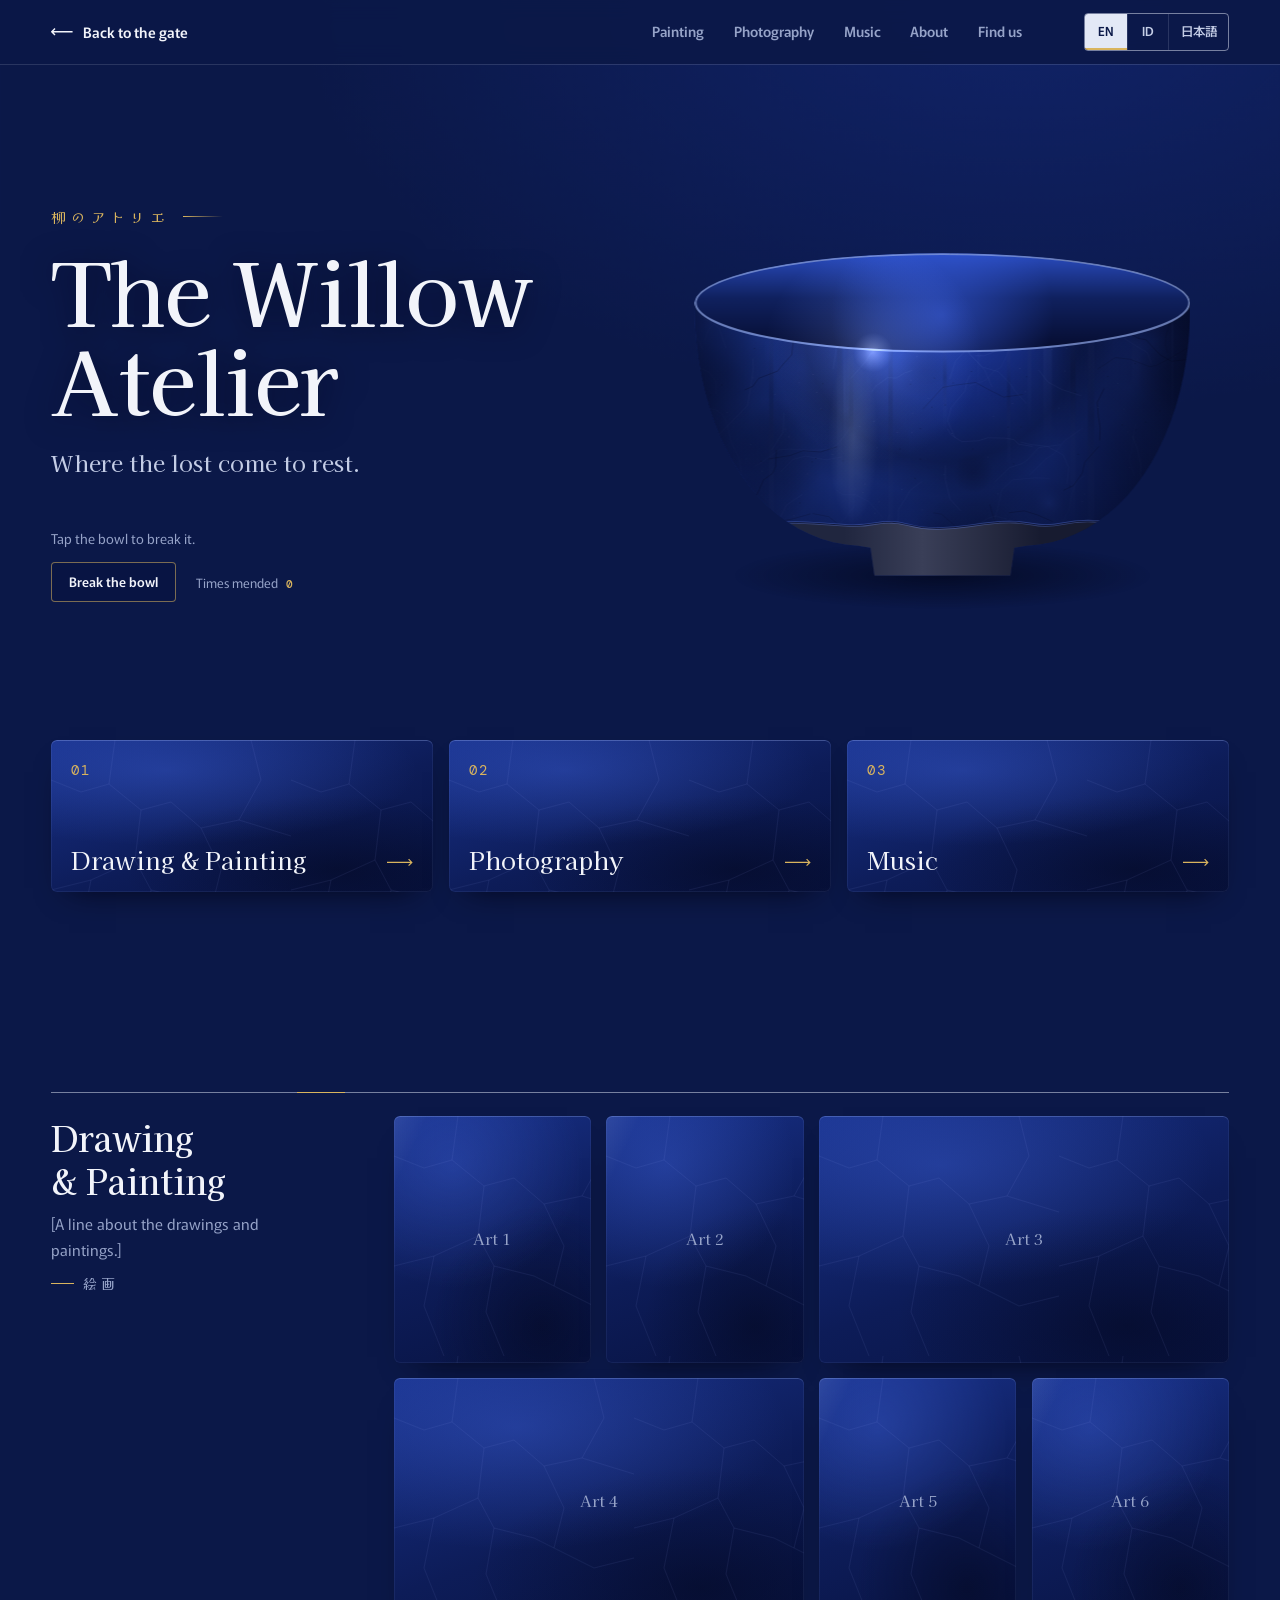
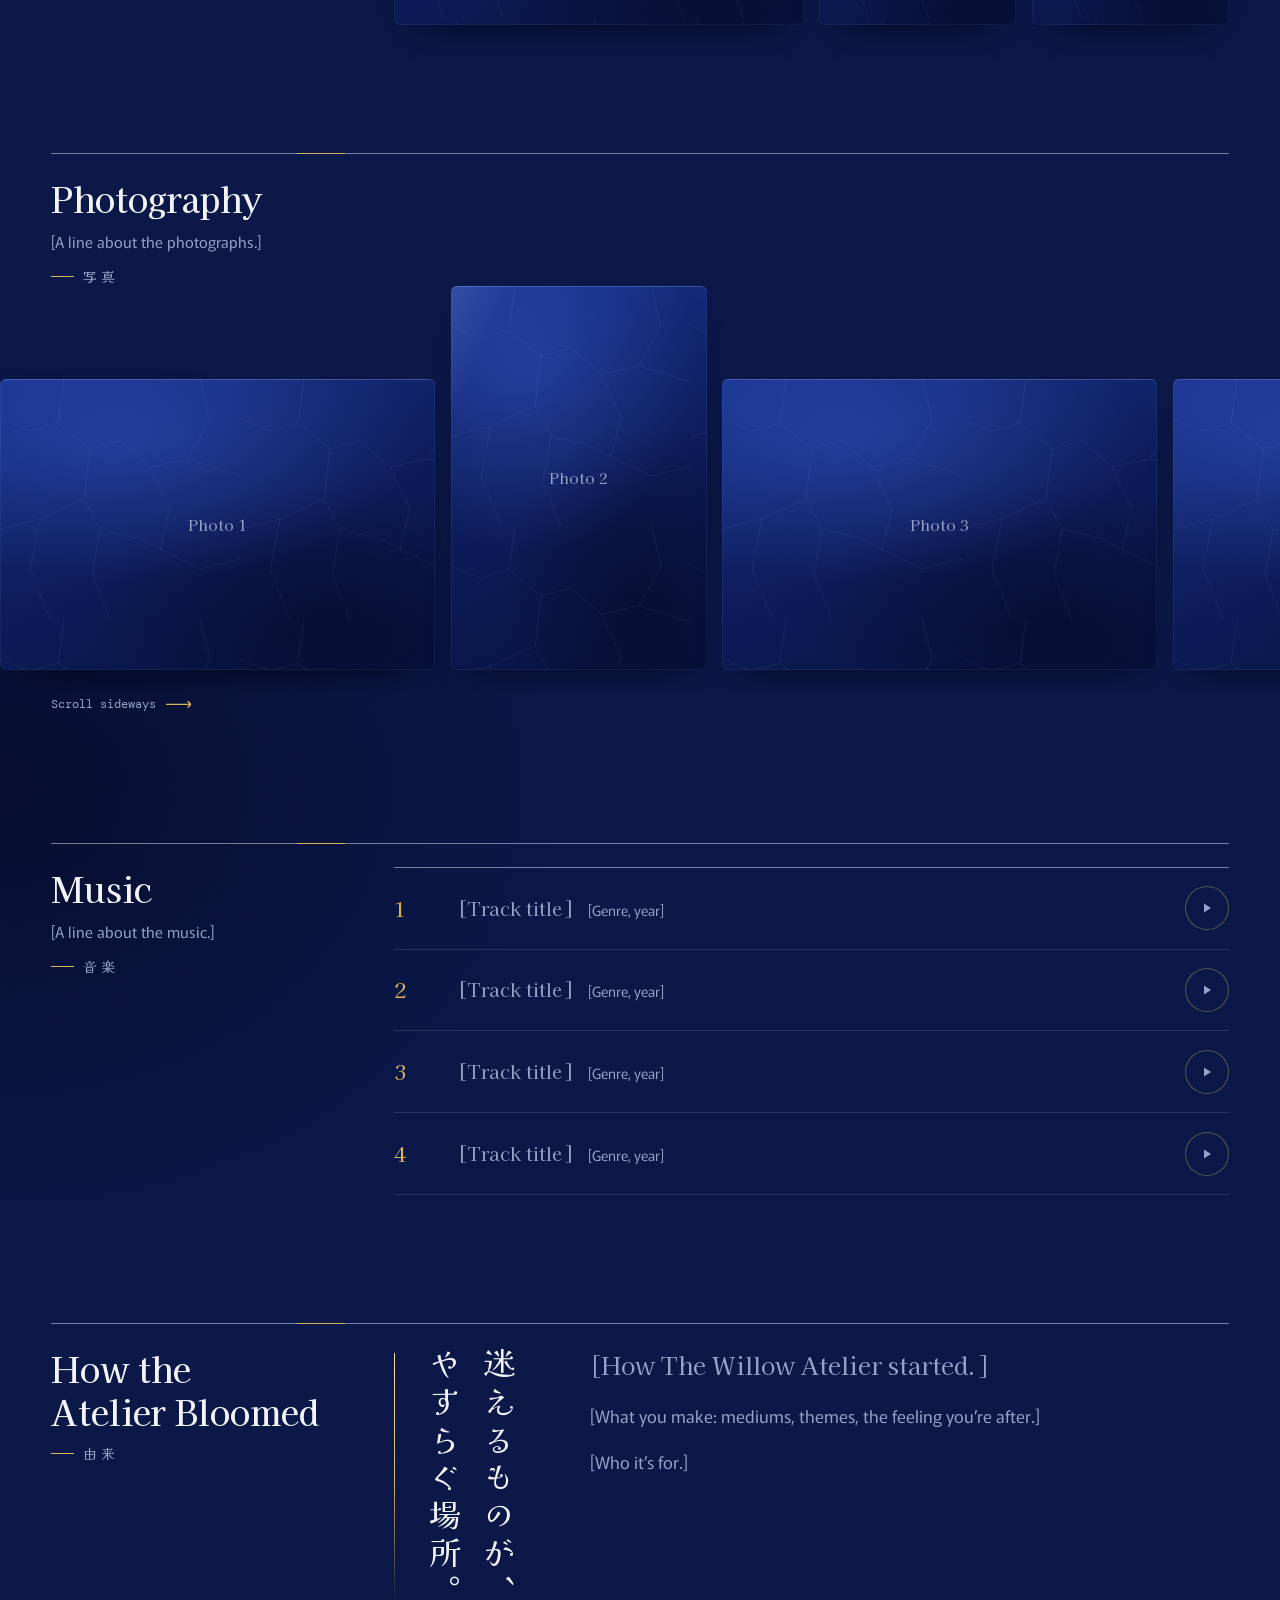
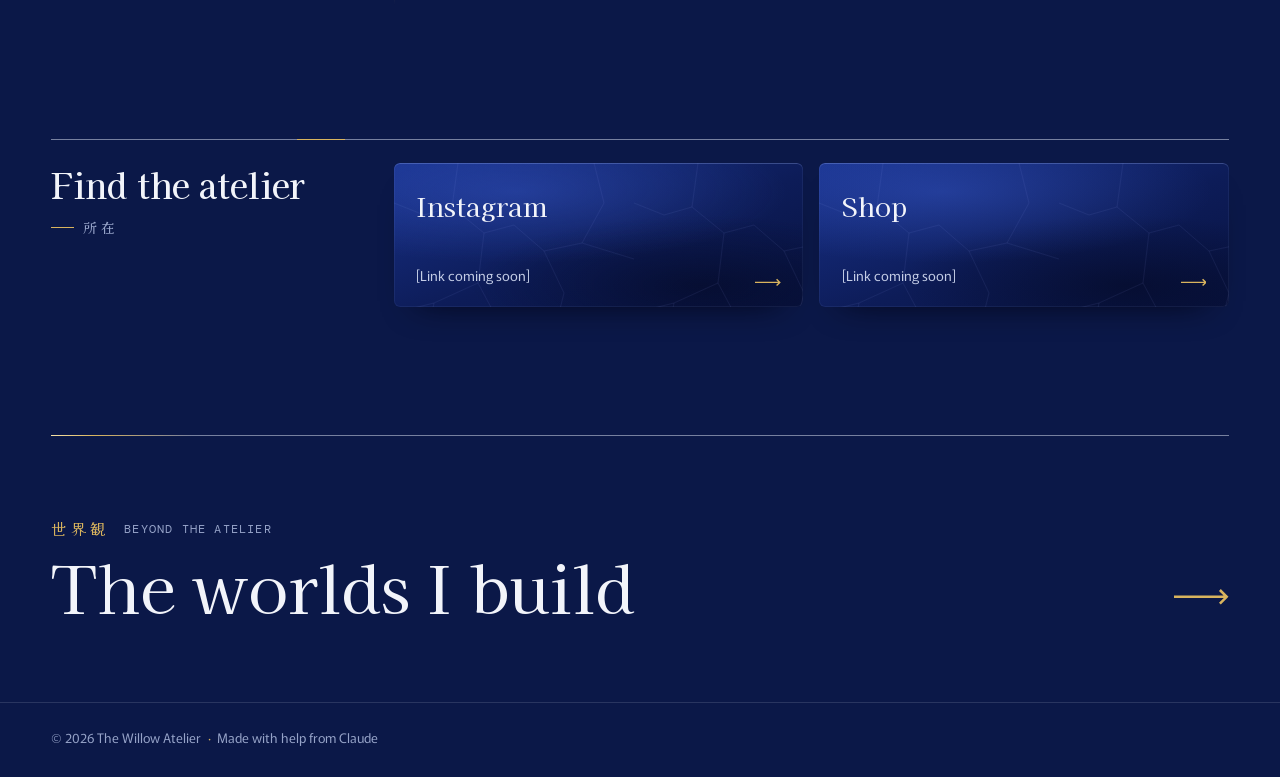
==== commit b2b0f167: "Redesign: kintsugi, navy glazed ceramics mended with gold The gate is a glazed plate whose broken we" ====
--- a/art/index.html
+++ b/art/index.html
@@ -33,19 +33,16 @@
 
   <link rel="preconnect" href="https://fonts.googleapis.com">
   <link rel="preconnect" href="https://fonts.gstatic.com" crossorigin>
-  <link rel="stylesheet" href="https://fonts.googleapis.com/css2?family=IBM+Plex+Mono:wght@400;500&family=Shippori+Mincho+B1:wght@500;600;700;800&family=Zen+Kaku+Gothic+New:wght@400;500;700&display=swap">
+  <link rel="stylesheet" href="https://fonts.googleapis.com/css2?family=Kaisei+Decol:wght@400;500;700&family=Murecho:wght@300..700&family=DM+Mono:wght@400;500&display=swap">
   <link rel="stylesheet" href="../css/base.css">
   <link rel="stylesheet" href="../css/art.css">
 
   <script src="../js/i18n.js"></script>
   <script src="../js/main.js" defer></script>
+  <script src="../js/kintsugi.js" defer></script>
   <script src="../js/art.js" defer></script>
-  <script src="../js/tsuru.js" defer></script>
 </head>
 <body class="art">
-  <!-- a flock of paper cranes (js/tsuru.js): they follow the pointer and
-       shy from it; click anywhere to fold a new one, tap one to unfold it -->
-  <canvas class="flock" data-flock aria-hidden="true"></canvas>
   <a class="skip-link" href="#main" data-i18n="common.skip">Skip to content</a>
 
   <header class="topbar topbar--sticky">
@@ -79,28 +76,34 @@
 
     <!-- Hero: the name, and an index of the three kinds of work -->
     <section class="art-hero" id="top" data-testid="section-hero">
-      <div class="wrap">
-        <p class="art-hero__jp" lang="ja" aria-hidden="true">柳のアトリエ</p>
-        <!-- the title is set on a folded paper banner that tilts toward the pointer -->
-        <div class="banner" data-banner>
-          <span class="banner__end banner__end--l" aria-hidden="true"></span>
-          <h1 class="art-hero__title banner__title unveil" translate="no">The Willow Atelier</h1>
-          <span class="banner__end banner__end--r" aria-hidden="true"></span>
-        </div>
-        <p class="art-hero__tagline" data-i18n="art.tagline">Where the lost come to rest.</p>
-        <div class="flock-bar" data-flock-bar hidden>
-          <p class="flock-bar__hint" data-i18n="art.cranes.hint">Click anywhere to fold a crane. Tap a crane to unfold it.</p>
-          <p class="flock-bar__count"><span data-i18n="art.cranes.count">Cranes folded</span> <b class="mono" data-crane-count>0</b></p>
-        </div>
-      </div>
-
+      <!-- a chawan you can break and mend (js/kintsugi.js, js/art.js): tap it
+           and it shatters; press and hold and the pieces come home, and the
+           cracks fill with gold. Without scripts it is simply not there. -->
+      <div class="art-hero__stage">
+      <canvas class="art-hero__canvas" data-bowl aria-hidden="true"></canvas>
+      <div class="wrap art-hero__grid">
+        <div class="art-hero__copy">
+          <p class="art-hero__jp" lang="ja" aria-hidden="true">柳のアトリエ</p>
+          <h1 class="art-hero__title unveil" translate="no">The Willow Atelier</h1>
+          <p class="art-hero__tagline" data-i18n="art.tagline">Where the lost come to rest.</p>
+          <div class="bowl-ui" data-bowl-ui hidden>
+            <p class="bowl-ui__hint" aria-live="polite" data-bowl-hint data-i18n="art.bowl.hint">Tap the bowl to break it.</p>
+            <div class="bowl-ui__row">
+              <button class="bowl-ui__btn" type="button" data-bowl-btn><span data-i18n="art.bowl.break">Break the bowl</span></button>
+              <p class="bowl-ui__count"><span data-i18n="art.bowl.mended">Times mended</span> <b class="mono" data-bowl-count>0</b></p>
+            </div>
+          </div>
+        </div>
+        <div class="art-hero__spot" data-bowl-spot aria-hidden="true"></div>
+      </div>
+      </div>
 
       <div class="wrap">
         <nav class="index" aria-label="What the atelier makes" data-i18n-attr="aria-label:art.index.label" data-testid="art-index">
           <ol class="index__list">
-            <li><a class="index__link" href="#painting" data-testid="index-painting"><span class="index__fold" aria-hidden="true"><span class="index__front"></span><span class="index__back"></span></span><span class="index__kanji" lang="ja" aria-hidden="true">絵</span><span class="index__no mono" aria-hidden="true">01</span><span class="index__name" data-i18n="art.painting.title">Drawing &amp; Painting</span><svg class="arrow" viewBox="0 0 32 10" aria-hidden="true" focusable="false"><path d="M0 5h31M27 1l4 4-4 4" fill="none" stroke="currentColor" stroke-width="1.5"/></svg></a></li>
-            <li><a class="index__link" href="#photography" data-testid="index-photography"><span class="index__fold" aria-hidden="true"><span class="index__front"></span><span class="index__back"></span></span><span class="index__kanji" lang="ja" aria-hidden="true">写</span><span class="index__no mono" aria-hidden="true">02</span><span class="index__name" data-i18n="art.photo.title">Photography</span><svg class="arrow" viewBox="0 0 32 10" aria-hidden="true" focusable="false"><path d="M0 5h31M27 1l4 4-4 4" fill="none" stroke="currentColor" stroke-width="1.5"/></svg></a></li>
-            <li><a class="index__link" href="#music" data-testid="index-music"><span class="index__fold" aria-hidden="true"><span class="index__front"></span><span class="index__back"></span></span><span class="index__kanji" lang="ja" aria-hidden="true">音</span><span class="index__no mono" aria-hidden="true">03</span><span class="index__name" data-i18n="art.music.title">Music</span><svg class="arrow" viewBox="0 0 32 10" aria-hidden="true" focusable="false"><path d="M0 5h31M27 1l4 4-4 4" fill="none" stroke="currentColor" stroke-width="1.5"/></svg></a></li>
+            <li><a class="index__link" href="#painting" data-testid="index-painting"><span class="index__no mono" aria-hidden="true">01</span><span class="index__name" data-i18n="art.painting.title">Drawing &amp; Painting</span><svg class="arrow" viewBox="0 0 32 10" aria-hidden="true" focusable="false"><path d="M0 5h31M27 1l4 4-4 4" fill="none" stroke="currentColor" stroke-width="1.5"/></svg></a></li>
+            <li><a class="index__link" href="#photography" data-testid="index-photography"><span class="index__no mono" aria-hidden="true">02</span><span class="index__name" data-i18n="art.photo.title">Photography</span><svg class="arrow" viewBox="0 0 32 10" aria-hidden="true" focusable="false"><path d="M0 5h31M27 1l4 4-4 4" fill="none" stroke="currentColor" stroke-width="1.5"/></svg></a></li>
+            <li><a class="index__link" href="#music" data-testid="index-music"><span class="index__no mono" aria-hidden="true">03</span><span class="index__name" data-i18n="art.music.title">Music</span><svg class="arrow" viewBox="0 0 32 10" aria-hidden="true" focusable="false"><path d="M0 5h31M27 1l4 4-4 4" fill="none" stroke="currentColor" stroke-width="1.5"/></svg></a></li>
           </ol>
         </nav>
       </div>
--- a/css/base.css
+++ b/css/base.css
@@ -1,60 +1,109 @@
 /* ==========================================================================
-   折り紙 orikami: a world made of folded paper, in navy and white washi.
-   Shared: tokens, type, the header and language switcher, buttons, sections,
-   the footer, the viewer, reveals (a fold opening) and the page change
-   (a sheet folding over the screen).
+   Base: tokens, type, shared chrome (header, switcher, footer), motion.
+   Every page loads this first.
+
+   The world is kintsugi (金継ぎ): navy glazed ceramics mended with gold.
+   Deep ruri glaze with pooling and a fine crackle; gold only ever as thin
+   seams and highlights, never as a field. Things break here, and are
+   mended, and are more beautiful for it. Kaisei Decol for display, Murecho
+   for text in every language, DM Mono for small facts.
    ========================================================================== */
 
 :root {
-  /* navy washi, from the table under the sheet to its lit face */
-  --deep: #060d2c;
+  /* the glaze, from the pale rim to the deep pool */
+  --ai-1: #d3dcf2;
+  --ai-2: #8ea4e0;
+  --ai-3: #2449d8;
+  --ai-4: #17318f;
+  --ai-5: #0c1b4d;
+
+  --royal: var(--ai-3);
+  --royal-2: var(--ai-4);
+  --royal-soft: var(--ai-2);
+
+  /* gold: lines and highlights only */
+  --gold: #d9b45e;
+  --gold-hi: #f6e2a8;
+  --gold-lo: #a07a2c;
+  --gold-ink: #8a6420;     /* gold dark enough to read on porcelain */
+
+  --porcelain: #f1f3f7;
+  --porcelain-2: #fafbfd;
+  --ink: var(--ai-5);
+  --ink-2: #26345e;
+  --grey: #57627f;
   --night: #0b1848;
-  --ink: #0c1b4d;
-  --washi: #14265f;
-  --washi-hi: #1e3479;
-  --royal: #2449d8;
-  --royal-hi: #5b7cff;
-  /* white kami */
-  --kami: #f8f7f2;
-  --kami-2: #eeede6;
-  --kami-3: #dfe0dc;
-  --mist: #aebbe6;
-  /* the one warm thing: a seal stamp */
-  --shu: #c23b26;
-
-  --text: var(--ink);
-  --text-soft: #46527a;
-  --bg: var(--kami);
-  --rule: rgba(12, 27, 77, 0.14);
-  --crease: rgba(12, 27, 77, 0.05);
-
-  --display: "Shippori Mincho B1", "Zen Old Mincho", "Hiragino Mincho ProN", serif;
-  --sans: "Zen Kaku Gothic New", "Hiragino Sans", system-ui, sans-serif;
-  --mono: "IBM Plex Mono", ui-monospace, monospace;
+  --night-2: #112263;
+  --night-3: #060d2e;
+
+  /* light pages (QA): porcelain */
+  --bg: var(--porcelain);
+  --bg-raised: var(--porcelain-2);
+  --fg: var(--ink-2);
+  --fg-strong: var(--ink);
+  --muted: var(--grey);
+  --key: var(--ink);
+  --line: rgba(12, 27, 77, 0.12);
+  --line-strong: rgba(12, 27, 77, 0.55);
+  --accent: var(--ink);
+  --accent-text: var(--royal);
+  --accent-fg: #fff;
+  --focus: var(--royal);
+  --seam: var(--gold-ink);
+
+  --font: "Murecho", system-ui, -apple-system, "Segoe UI", "Hiragino Sans", "Yu Gothic", sans-serif;
+  --font-display: "Kaisei Decol", "Hiragino Mincho ProN", "Yu Mincho", serif;
+  --font-mono: "DM Mono", ui-monospace, "SFMono-Regular", Menlo, monospace;
+  --font-jp: "Kaisei Decol", "Hiragino Mincho ProN", "Yu Mincho", serif;
+
+  /* ceramic shapes: soft but not round; pressables are lozenges */
+  --radius: 4px;
+  --radius-box: 6px;
+  --rule: 1px;
 
   --ease: cubic-bezier(0.65, 0, 0.35, 1);
   --ease-out: cubic-bezier(0.16, 1, 0.3, 1);
-  --fold: cubic-bezier(0.55, 0.05, 0.25, 1);
-
-  --wrap: 76rem;
-  --gutter: clamp(1rem, 4vw, 3rem);
-  --top-h: 4rem;
-}
-
+  --ease-back: cubic-bezier(0.34, 1.4, 0.64, 1);
+
+  --gutter: clamp(1rem, 4vw, 3.5rem);
+  --section-space: clamp(5rem, 10vw, 9rem);
+}
+
+/* the gate, the atelier, the worlds and the 404: glaze at night */
 .theme-dark {
-  --text: #eef1fb;
-  --text-soft: var(--mist);
   --bg: var(--night);
-  --rule: rgba(174, 187, 230, 0.2);
-  --crease: rgba(174, 187, 230, 0.06);
+  --bg-raised: var(--night-2);
+  --fg: #c4cde6;
+  --fg-strong: #f2f4fa;
+  --muted: #96a3c8;
+  --key: #e3e8f6;
+  --line: rgba(227, 232, 246, 0.14);
+  --line-strong: rgba(227, 232, 246, 0.5);
+  --accent: var(--royal);
+  --accent-text: var(--royal-soft);
+  --accent-fg: #fff;
+  --focus: var(--gold-hi);
+  --seam: var(--gold);
 }
 
 .theme-light {
-  --text: var(--ink);
-  --text-soft: #46527a;
-  --bg: var(--kami);
-  --rule: rgba(12, 27, 77, 0.14);
-}
+  --bg: var(--porcelain);
+  --bg-raised: var(--porcelain-2);
+  --fg: var(--ink-2);
+  --fg-strong: var(--ink);
+  --muted: var(--grey);
+  --key: var(--ink);
+  --line: rgba(12, 27, 77, 0.12);
+  --line-strong: rgba(12, 27, 77, 0.55);
+  --accent: var(--ink);
+  --accent-text: var(--royal);
+  --focus: var(--royal);
+  --seam: var(--gold-ink);
+}
+
+/* --------------------------------------------------------------------------
+   Reset
+   -------------------------------------------------------------------------- */
 
 *,
 *::before,
@@ -63,61 +112,32 @@
 }
 
 html {
+  overflow-x: clip;
+  font-synthesis: none;
+  background: var(--bg);
+  color: var(--fg);
   -webkit-text-size-adjust: 100%;
   text-size-adjust: 100%;
   scroll-behavior: smooth;
-  scroll-padding-top: calc(var(--top-h) + 1rem);
-  background: var(--bg);
+  scrollbar-color: var(--line-strong) var(--bg);
 }
 
 body {
   margin: 0;
   min-height: 100vh;
+  min-height: 100dvh;
+  background-color: var(--bg);
+  font-family: var(--font);
+  font-weight: 400;
+  font-size: clamp(1rem, 0.97rem + 0.15vw, 1.0625rem);
+  line-height: 1.7;
+  letter-spacing: 0;
   overflow-x: clip;
-  background: var(--bg);
-  color: var(--text);
-  font-family: var(--sans);
-  font-size: 1.0625rem;
-  line-height: 1.7;
   -webkit-font-smoothing: antialiased;
   -moz-osx-font-smoothing: grayscale;
 }
 
-.js body {
-  animation: page-in 0.6s var(--ease-out) both;
-}
-
-@keyframes page-in {
-  from {
-    opacity: 0;
-  }
-}
-
-img,
-svg {
-  display: block;
-  max-width: 100%;
-}
-
-a {
-  color: inherit;
-}
-
-button {
-  font: inherit;
-  color: inherit;
-}
-
-h1,
-h2,
-h3,
-h4,
-p,
-ul,
-ol,
-dl,
-dd,
-figure {
+h1, h2, h3, h4, p, ul, ol, dl, dd, figure {
   margin: 0;
 }
 
@@ -127,14 +147,25 @@
   list-style: none;
 }
 
-:focus-visible {
-  outline: 2px solid var(--royal);
-  outline-offset: 3px;
-  border-radius: 2px;
-}
-
-.theme-dark :focus-visible {
-  outline-color: var(--royal-hi);
+img,
+svg,
+canvas {
+  display: block;
+  max-width: 100%;
+}
+
+img {
+  height: auto;
+}
+
+a {
+  color: inherit;
+  text-decoration: none;
+}
+
+button {
+  font: inherit;
+  color: inherit;
 }
 
 ::selection {
@@ -142,561 +173,667 @@
   color: #fff;
 }
 
+:focus-visible {
+  outline: 2px solid var(--focus);
+  outline-offset: 3px;
+  border-radius: var(--radius);
+}
+
+h1, h2, h3, h4 {
+  font-weight: 500;
+  text-wrap: balance;
+}
+
+:lang(ja) {
+  line-break: strict;
+}
+
+html[lang="ja"] body {
+  line-height: 1.9;
+  letter-spacing: 0.02em;
+}
+
+html[lang="ja"] :is(h1, h2, h3, h4) {
+  letter-spacing: 0.02em;
+  word-break: keep-all;
+  word-break: auto-phrase;
+  overflow-wrap: anywhere;
+}
+
+/* --------------------------------------------------------------------------
+   Helpers
+   -------------------------------------------------------------------------- */
+
+.sr-only {
+  position: absolute !important;
+  width: 1px;
+  height: 1px;
+  padding: 0;
+  margin: -1px;
+  overflow: hidden;
+  clip: rect(0 0 0 0);
+  white-space: nowrap;
+  border: 0;
+}
+
+.wrap {
+  width: min(100% - 2 * var(--gutter), 84rem);
+  margin-inline: auto;
+}
+
 .mono {
-  font-family: var(--mono);
-  font-feature-settings: "zero" 0;
-}
-
-[lang="ja"] {
-  font-feature-settings: "palt";
-}
-
-.wrap {
-  width: 100%;
-  max-width: var(--wrap);
-  margin-inline: auto;
-  padding-inline: var(--gutter);
-}
-
-/* placeholders: muted, dotted underline */
+  font-family: var(--font-mono);
+  font-size: 0.84em;
+  letter-spacing: 0.01em;
+  font-variant-numeric: tabular-nums;
+}
+
+/* Anything still waiting for real content. */
 .ph {
-  opacity: 0.72;
-  text-decoration: underline dotted;
-  text-decoration-thickness: 1px;
-  text-underline-offset: 0.3em;
+  color: var(--muted);
 }
 
 .skip-link {
   position: fixed;
   top: 0.75rem;
-  left: 0.75rem;
-  z-index: 300;
-  padding: 0.6rem 1rem;
+  left: var(--gutter);
+  z-index: 200;
+  padding: 0.6rem 1.1rem;
+  border-radius: var(--radius);
   background: var(--ink);
   color: #fff;
   font-weight: 500;
-  text-decoration: none;
-  transform: translateY(-200%);
+  box-shadow: inset 0 -1px 0 var(--gold);
+  transform: translateY(-160%);
+  transition: transform 0.4s var(--ease);
 }
 
 .skip-link:focus {
   transform: none;
 }
 
-/* ------------------------------------------------------------ header */
+/* a gold seam: a thin hairline that catches light. Used as a rule. */
+.seam {
+  display: block;
+  height: 1px;
+  background: linear-gradient(90deg, transparent, var(--seam) 12%, var(--gold-hi) 50%, var(--seam) 88%, transparent);
+}
+
+/* --------------------------------------------------------------------------
+   Header
+   -------------------------------------------------------------------------- */
 
 .topbar {
   position: relative;
-  z-index: 60;
+  z-index: 40;
   display: flex;
   align-items: center;
-  gap: 1.5rem;
-  min-height: var(--top-h);
+  gap: 1rem 1.5rem;
+  min-height: 4rem;
   padding: 0.6rem var(--gutter);
 }
 
 .topbar--sticky {
   position: sticky;
   top: 0;
-  background: color-mix(in srgb, var(--bg) 92%, transparent);
+  background-color: color-mix(in srgb, var(--bg) 92%, transparent);
   -webkit-backdrop-filter: blur(10px);
   backdrop-filter: blur(10px);
-}
-
-/* the header's lower edge is a crease: a dark hairline over a light one */
-.topbar--sticky::after {
+  box-shadow: 0 1px 0 var(--line);
+}
+
+.topbar__end {
+  margin-left: auto;
+  display: flex;
+  align-items: center;
+}
+
+.back-link {
+  display: inline-flex;
+  align-items: center;
+  gap: 0.6rem;
+  min-height: 44px;
+  font-size: 0.9rem;
+  font-weight: 500;
+  color: var(--fg-strong);
+  white-space: nowrap;
+}
+
+.back-link__arrow {
+  width: 1.4rem;
+  height: 0.6rem;
+  flex: none;
+  transition: transform 0.4s var(--ease-out);
+}
+
+.back-link:hover .back-link__arrow {
+  transform: translateX(-0.3rem);
+}
+
+.back-link__short {
+  display: none;
+}
+
+@media (max-width: 719.98px) {
+  .topbar {
+    gap: 0.5rem;
+  }
+
+  .back-link__full {
+    display: none;
+  }
+
+  .back-link__short {
+    display: inline;
+  }
+}
+
+/* --------------------------------------------------------------------------
+   Section nav
+   -------------------------------------------------------------------------- */
+
+.nav {
+  display: flex;
+  align-items: center;
+}
+
+.nav__list {
+  display: flex;
+  align-items: center;
+  gap: 0.25rem;
+}
+
+.nav__link {
+  position: relative;
+  display: inline-flex;
+  padding: 0.45rem 0.8rem;
+  font-size: 0.88rem;
+  font-weight: 500;
+  color: var(--muted);
+  white-space: nowrap;
+  transition: color 0.25s var(--ease);
+}
+
+/* the current section gets a seam under it */
+.nav__link::after {
+  content: "";
+  position: absolute;
+  left: 0.8rem;
+  right: 0.8rem;
+  bottom: 0.2rem;
+  height: 1px;
+  background: var(--seam);
+  transform: scaleX(0);
+  transform-origin: left;
+  transition: transform 0.45s var(--ease-out);
+}
+
+.nav__link:hover {
+  color: var(--fg-strong);
+}
+
+.nav__link[aria-current="true"] {
+  color: var(--fg-strong);
+}
+
+.nav__link[aria-current="true"]::after,
+.nav__link:hover::after {
+  transform: none;
+}
+
+.nav__toggle {
+  display: none;
+  position: relative;
+  width: 44px;
+  height: 44px;
+  padding: 0;
+  border: 0;
+  background: none;
+  cursor: pointer;
+}
+
+.nav__toggle-lines,
+.nav__toggle-lines::before {
+  position: absolute;
+  left: 50%;
+  width: 1.25rem;
+  height: 1.5px;
+  background: var(--fg-strong);
+  transition: transform 0.4s var(--ease-out), top 0.4s var(--ease-out);
+}
+
+.nav__toggle-lines {
+  top: 45%;
+  transform: translateX(-50%);
+}
+
+.nav__toggle-lines::before {
+  content: "";
+  top: 0.4rem;
+  left: 0;
+  transform: none;
+}
+
+.nav__toggle[aria-expanded="true"] .nav__toggle-lines {
+  transform: translateX(-50%) translateY(0.2rem) rotate(45deg);
+}
+
+.nav__toggle[aria-expanded="true"] .nav__toggle-lines::before {
+  top: 0;
+  transform: rotate(-90deg);
+}
+
+@media (max-width: 1079.98px) {
+  .nav {
+    order: 2;
+  }
+
+  .nav__toggle {
+    display: block;
+  }
+
+  .nav__list {
+    position: absolute;
+    top: 100%;
+    left: 0;
+    right: 0;
+    flex-direction: column;
+    align-items: stretch;
+    gap: 0;
+    padding: 0.25rem var(--gutter) 1.25rem;
+    background: var(--bg);
+    box-shadow: 0 1px 0 var(--seam);
+    clip-path: inset(0 0 100% 0);
+    visibility: hidden;
+    transition: clip-path 0.45s var(--ease-out), visibility 0s 0.45s;
+  }
+
+  .nav.is-open .nav__list {
+    clip-path: inset(0 0 -40px 0);
+    visibility: visible;
+    transition: clip-path 0.45s var(--ease-out), visibility 0s;
+  }
+
+  .nav__list li + li {
+    border-top: 1px solid var(--line);
+  }
+
+  .nav__link {
+    display: flex;
+    padding: 0.95rem 0;
+    font-size: 1.1rem;
+    color: var(--fg-strong);
+  }
+
+  .nav__link::after {
+    display: none;
+  }
+
+  .nav__link[aria-current="true"] {
+    color: var(--accent-text);
+  }
+
+  html:not(.js) .nav__toggle {
+    display: none;
+  }
+
+  html:not(.js) .nav__list {
+    position: static;
+    flex-direction: row;
+    flex-wrap: wrap;
+    padding: 0;
+    box-shadow: none;
+    background: none;
+    clip-path: none;
+    visibility: visible;
+  }
+
+  html:not(.js) .nav__list li + li {
+    border-top: 0;
+  }
+}
+
+@media (min-width: 1080px) {
+  .nav {
+    margin-left: auto;
+  }
+
+  .nav ~ .topbar__end {
+    margin-left: clamp(1rem, 2vw, 1.75rem);
+  }
+}
+
+/* --------------------------------------------------------------------------
+   Language switcher: three tiles joined by hairlines
+   -------------------------------------------------------------------------- */
+
+.lang {
+  display: flex;
+  align-items: center;
+  border: 1px solid var(--line-strong);
+  border-radius: var(--radius);
+  overflow: hidden;
+}
+
+.lang__opt {
+  position: relative;
+  min-width: 2.6rem;
+  min-height: 36px;
+  padding: 0 0.7rem;
+  border: 0;
+  background: transparent;
+  font-family: var(--font);
+  font-size: 0.78rem;
+  font-weight: 500;
+  color: var(--fg);
+  white-space: nowrap;
+  cursor: pointer;
+  transition: background-color 0.25s var(--ease), color 0.25s var(--ease);
+}
+
+.lang__opt + .lang__opt {
+  border-left: 1px solid var(--line);
+}
+
+.lang__opt:hover {
+  color: var(--fg-strong);
+}
+
+.lang__opt[aria-pressed="true"] {
+  background: var(--key);
+  color: var(--bg);
+}
+
+/* the chosen one has a gold seam along its foot */
+.lang__opt[aria-pressed="true"]::after {
   content: "";
   position: absolute;
   left: 0;
   right: 0;
   bottom: 0;
   height: 2px;
-  background: linear-gradient(var(--rule) 0 1px, rgba(255, 255, 255, 0.5) 1px 2px);
-  pointer-events: none;
-}
-
-.theme-dark .topbar--sticky::after {
-  background: linear-gradient(rgba(0, 0, 0, 0.35) 0 1px, rgba(174, 187, 230, 0.12) 1px 2px);
-}
-
-.topbar__end {
-  margin-left: auto;
-  display: flex;
-  align-items: center;
-  gap: 1rem;
-}
-
-.back-link {
-  display: inline-flex;
-  align-items: center;
-  gap: 0.6rem;
-  min-height: 2.75rem;
-  font-size: 0.9375rem;
-  font-weight: 500;
-  text-decoration: none;
-  white-space: nowrap;
-}
-
-.back-link__arrow {
-  width: 1.6rem;
-  transition: transform 0.35s var(--ease-out);
-}
-
-.back-link:hover .back-link__arrow {
-  transform: translateX(-4px);
-}
-
-.back-link__short {
-  display: none;
-}
-
-.nav {
-  position: relative;
-  margin-left: auto;
-}
-
-.nav__list {
-  display: flex;
-  gap: 0.25rem;
-}
-
-.nav__link {
-  position: relative;
-  display: inline-flex;
-  align-items: center;
-  min-height: 2.75rem;
-  padding: 0 0.85rem;
-  font-size: 0.9375rem;
-  text-decoration: none;
-  color: var(--text-soft);
-  transition: color 0.25s;
-}
-
-.nav__link::after {
-  content: "";
-  position: absolute;
-  left: 0.85rem;
-  right: 0.85rem;
-  bottom: 0.55rem;
-  height: 1px;
-  background: currentColor;
-  transform: scaleX(0);
-  transform-origin: left;
-  transition: transform 0.4s var(--ease-out);
-}
-
-.nav__link:hover,
-.nav__link[aria-current="true"] {
-  color: var(--text);
-}
-
-.nav__link:hover::after,
-.nav__link[aria-current="true"]::after {
-  transform: none;
-}
-
-.nav__toggle {
-  display: none;
-  width: 2.75rem;
-  height: 2.75rem;
-  padding: 0;
-  border: 1px solid var(--rule);
-  background: transparent;
-  cursor: pointer;
-}
-
-.nav__toggle-lines,
-.nav__toggle-lines::before,
-.nav__toggle-lines::after {
-  display: block;
-  width: 1.1rem;
-  height: 1.5px;
-  margin: auto;
-  background: currentColor;
-  transition: transform 0.3s var(--ease);
-}
-
-.nav__toggle-lines {
-  position: relative;
-}
-
-.nav__toggle-lines::before,
-.nav__toggle-lines::after {
-  content: "";
-  position: absolute;
-  left: 0;
-}
-
-.nav__toggle-lines::before {
-  top: -6px;
-}
-
-.nav__toggle-lines::after {
-  top: 6px;
-}
-
-.nav.is-open .nav__toggle-lines {
-  background: transparent;
-}
-
-.nav.is-open .nav__toggle-lines::before {
-  transform: translateY(6px) rotate(45deg);
-}
-
-.nav.is-open .nav__toggle-lines::after {
-  transform: translateY(-6px) rotate(-45deg);
-}
-
-/* language switcher: three folded tabs */
-.lang {
-  display: inline-flex;
-  border: 1px solid var(--rule);
-  background: color-mix(in srgb, var(--bg) 80%, transparent);
-}
-
-.lang__opt {
-  min-width: 2.75rem;
-  min-height: 2.5rem;
-  padding: 0 0.7rem;
-  border: 0;
-  background: transparent;
-  font-family: var(--mono);
-  font-size: 0.8125rem;
-  letter-spacing: 0.02em;
-  white-space: nowrap;
-  color: var(--text-soft);
-  cursor: pointer;
-  transition: color 0.2s, background-color 0.2s;
-}
-
-.lang__opt[lang="ja"] {
-  font-family: var(--sans);
-}
-
-.lang__opt:hover {
-  color: var(--text);
-}
-
-.lang__opt[aria-pressed="true"] {
-  background: var(--ink);
-  color: #fff;
-  clip-path: polygon(0 0, calc(100% - 7px) 0, 100% 7px, 100% 100%, 0 100%);
-}
-
-.theme-dark .lang__opt[aria-pressed="true"] {
-  background: var(--kami);
-  color: var(--ink);
-}
-
-/* ------------------------------------------------------------ buttons */
-
-/* a paper button with one corner folded back */
+  background: var(--gold);
+}
+
+.lang__opt:focus-visible {
+  outline-offset: -3px;
+}
+
+@media (max-width: 719.98px) {
+  .lang__opt {
+    min-width: 2.3rem;
+    padding: 0 0.5rem;
+  }
+}
+
+/* --------------------------------------------------------------------------
+   Buttons
+   -------------------------------------------------------------------------- */
+
 .btn {
   position: relative;
   display: inline-flex;
   align-items: center;
+  justify-content: center;
   gap: 0.75rem;
   min-height: 3rem;
   padding: 0.7rem 1.4rem;
   border: 0;
-  background: var(--ink);
-  color: #fff;
+  border-radius: var(--radius);
+  background: var(--accent);
+  color: var(--accent-fg);
+  font-family: var(--font);
+  font-size: 0.95rem;
   font-weight: 500;
-  font-size: 0.9875rem;
-  text-decoration: none;
+  white-space: nowrap;
   cursor: pointer;
-  clip-path: polygon(0 0, calc(100% - 12px) 0, 100% 12px, 100% 100%, 0 100%);
-  transition: background-color 0.25s, transform 0.3s var(--ease-out);
-}
-
+  transition: background-color 0.25s var(--ease), transform 0.15s var(--ease), box-shadow 0.35s var(--ease);
+}
+
+/* a seam glints along the foot of a button on hover */
 .btn::after {
   content: "";
   position: absolute;
-  top: 0;
-  right: 0;
-  width: 12px;
-  height: 12px;
-  background: linear-gradient(225deg, transparent 50%, rgba(255, 255, 255, 0.45) 50%);
+  left: 0.6rem;
+  right: 0.6rem;
+  bottom: 0;
+  height: 1px;
+  background: linear-gradient(90deg, transparent, var(--gold-hi), transparent);
+  opacity: 0;
+  transform: scaleX(0.3);
+  transition: opacity 0.3s var(--ease), transform 0.5s var(--ease-out);
+}
+
+.btn:hover::after,
+.btn:focus-visible::after {
+  opacity: 1;
+  transform: none;
 }
 
 .btn:hover {
-  background: var(--royal);
-}
-
-.btn .arrow {
-  width: 1.6rem;
-  transition: transform 0.35s var(--ease-out);
-}
-
-.btn:hover .arrow {
-  transform: translateX(4px);
-}
-
-.btn--line {
+  background: var(--royal-2);
+}
+
+.btn:active {
+  transform: translateY(1px);
+}
+
+.btn--ghost {
   background: transparent;
-  color: var(--text);
-  box-shadow: inset 0 0 0 1px var(--text);
-}
-
-.btn--line:hover {
-  background: var(--ink);
-  color: #fff;
-}
-
-.theme-dark .btn {
-  background: var(--kami);
-  color: var(--ink);
-}
-
-.theme-dark .btn::after {
-  background: linear-gradient(225deg, transparent 50%, rgba(12, 27, 77, 0.25) 50%);
-}
-
-.theme-dark .btn:hover {
-  background: #fff;
-}
-
+  color: var(--fg-strong);
+  box-shadow: inset 0 0 0 1px var(--line-strong);
+}
+
+.btn--ghost:hover {
+  background: transparent;
+  box-shadow: inset 0 0 0 1px var(--fg-strong);
+}
+
+/* not ready yet: an outline, with a note on hover or focus */
 .btn.is-pending {
   cursor: not-allowed;
-  clip-path: none;
-  overflow: visible;
+  background: transparent;
+  color: var(--muted);
+  box-shadow: inset 0 0 0 1px var(--line-strong);
 }
 
 .btn.is-pending::after {
   display: none;
 }
 
-.btn.is-pending:hover {
-  background: var(--ink);
-}
-
-.theme-dark .btn.is-pending:hover {
-  background: var(--kami);
-}
-
 .btn.is-pending:hover .arrow {
   transform: none;
 }
 
-/* "still in progress": a little folded slip that drops under the button */
 .tip {
   position: absolute;
   left: 50%;
-  top: calc(100% + 0.55rem);
-  z-index: 5;
+  bottom: calc(100% + 0.6rem);
   padding: 0.35rem 0.7rem;
-  background: var(--kami);
-  color: var(--ink);
-  box-shadow: 0 6px 18px rgba(6, 13, 44, 0.18), inset 0 0 0 1px var(--rule);
-  font-size: 0.8125rem;
+  border-radius: var(--radius);
+  white-space: nowrap;
+  font-family: var(--font);
+  font-size: 0.8rem;
   font-weight: 500;
-  white-space: nowrap;
+  color: #fff;
+  background: var(--ai-5);
+  box-shadow: inset 0 -1px 0 var(--gold);
+  opacity: 0;
+  transform: translate(-50%, 0.3rem);
+  transition: opacity 0.25s var(--ease), transform 0.35s var(--ease-out);
   pointer-events: none;
-  opacity: 0;
-  transform: translateX(-50%) perspective(400px) rotateX(-70deg);
-  transform-origin: top;
-  transition: opacity 0.2s, transform 0.35s var(--ease-out);
+}
+
+.theme-dark .tip {
+  color: var(--ai-5);
+  background: #f2f4fa;
 }
 
 .is-pending:hover .tip,
 .is-pending:focus-visible .tip {
   opacity: 1;
-  transform: translateX(-50%);
+  transform: translate(-50%, 0);
 }
 
 .arrow {
   width: 1.6rem;
-  height: auto;
+  height: 0.55rem;
   flex: none;
-}
-
-/* ------------------------------------------------------------ sections */
+  transition: transform 0.4s var(--ease-out);
+}
+
+.btn:hover .arrow {
+  transform: translateX(0.25rem);
+}
+
+/* --------------------------------------------------------------------------
+   Sections: the head sits in a narrow left column, the content to its right
+   -------------------------------------------------------------------------- */
 
 .section {
+  padding-top: var(--section-space);
+  scroll-margin-top: 4rem;
+}
+
+.section > .wrap {
   position: relative;
-  padding-block: clamp(4rem, 9vw, 7.5rem);
-}
-
-.sec-head {
-  display: flex;
-  align-items: flex-end;
-  justify-content: space-between;
-  gap: 1.5rem;
-  margin-bottom: clamp(2rem, 4vw, 3rem);
-  padding-bottom: 1rem;
-  border-bottom: 1px solid var(--rule);
+  display: grid;
+  grid-template-columns: minmax(12rem, 3fr) minmax(0, 9fr);
+  column-gap: clamp(2rem, 5vw, 5rem);
+  align-items: start;
+  padding-top: 1.5rem;
+}
+
+/* the top rule of a section is a mend: a hairline with a short gold run */
+.section > .wrap::before {
+  content: "";
+  position: absolute;
+  top: 0;
+  left: 0;
+  right: 0;
+  height: 1px;
+  background:
+    linear-gradient(90deg, transparent 0 calc(25% - 3rem), var(--seam) calc(25% - 3rem) 25%, transparent 25%),
+    var(--line-strong);
+}
+
+.section > .wrap > * {
+  grid-column: 2;
+}
+
+.section > .wrap > .sec-head {
+  grid-column: 1;
+  grid-row: 1 / span 20;
+  position: sticky;
+  top: 5.5rem;
 }
 
 .section-title {
-  font-family: var(--display);
-  font-weight: 700;
-  font-size: clamp(2rem, 4.4vw, 3.25rem);
-  line-height: 1.1;
-  letter-spacing: -0.01em;
-}
-
+  font-family: var(--font-display);
+  font-size: clamp(1.6rem, 1.25rem + 1.1vw, 2.35rem);
+  font-weight: 500;
+  line-height: 1.25;
+  letter-spacing: 0;
+  color: var(--fg-strong);
+}
+
+/* the Japanese name of a section, set small with a gold tick before it */
 .sec-head__jp {
-  font-family: var(--display);
-  font-weight: 600;
-  font-size: 1rem;
+  display: inline-flex;
+  align-items: center;
+  gap: 0.6rem;
+  margin-top: 0.75rem;
+  font-family: var(--font-jp);
+  font-size: 0.85rem;
+  font-weight: 500;
+  line-height: 1.4;
   letter-spacing: 0.3em;
-  color: var(--text-soft);
-  writing-mode: vertical-rl;
-  line-height: 1;
-}
-
-/* ------------------------------------------------------------ footer */
+  white-space: nowrap;
+  color: var(--muted);
+}
+
+.sec-head__jp::before {
+  content: "";
+  width: 1.4rem;
+  height: 1px;
+  background: var(--seam);
+}
+
+@media (max-width: 879.98px) {
+  .section > .wrap {
+    grid-template-columns: 1fr;
+  }
+
+  .section > .wrap > *,
+  .section > .wrap > .sec-head {
+    grid-column: 1;
+  }
+
+  .section > .wrap > .sec-head {
+    grid-row: auto;
+    position: static;
+    display: flex;
+    align-items: baseline;
+    justify-content: space-between;
+    flex-wrap: wrap;
+    gap: 0.5rem 1rem;
+    margin-bottom: 2rem;
+  }
+
+  .sec-head__jp {
+    margin-top: 0;
+  }
+}
+
+/* --------------------------------------------------------------------------
+   Footer credit
+   -------------------------------------------------------------------------- */
 
 .credit {
   position: relative;
-  padding: 1.75rem var(--gutter) 2rem;
-  font-size: 0.8125rem;
-  color: var(--text-soft);
-  text-align: center;
-}
-
-.credit p {
-  display: flex;
-  flex-wrap: wrap;
-  justify-content: center;
-  gap: 0.25rem 0.6rem;
-}
-
-/* ------------------------------------------------------------ viewer */
-
-.viewer {
-  width: 100%;
-  max-width: none;
-  height: 100%;
-  max-height: none;
-  margin: 0;
-  padding: 0;
-  border: 0;
-  background: transparent;
-  color: #fff;
-}
-
-.viewer::backdrop {
-  background: rgba(6, 13, 44, 0.9);
-}
-
-.viewer__inner {
-  display: grid;
-  place-items: center;
-  height: 100%;
-  padding: 4rem var(--gutter);
-}
-
-.viewer__figure {
-  display: grid;
-  gap: 1rem;
-  max-width: min(90vw, 70rem);
-  padding: 0.75rem;
-  background: var(--kami);
-  color: var(--ink);
-  animation: viewer-unfold 0.5s var(--ease-out);
-  transform-origin: top;
-}
-
-.viewer.is-closing .viewer__figure {
-  animation: viewer-fold 0.34s var(--ease) forwards;
-}
-
-@keyframes viewer-unfold {
-  from {
-    opacity: 0;
-    transform: perspective(1200px) rotateX(-60deg);
-  }
-}
-
-@keyframes viewer-fold {
-  to {
-    opacity: 0;
-    transform: perspective(1200px) rotateX(-60deg);
-  }
-}
-
-.viewer__img {
-  max-height: 75vh;
-  width: auto;
-  margin: auto;
-}
-
-.viewer__caption {
-  display: flex;
-  justify-content: space-between;
-  gap: 1rem;
-  font-size: 0.9375rem;
-}
-
-.viewer__title {
-  font-family: var(--display);
-  font-weight: 700;
-}
-
-.viewer__meta {
-  color: var(--text-soft);
-}
-
-.viewer__close {
-  position: fixed;
-  top: 1rem;
-  right: 1rem;
-  width: 3rem;
-  height: 3rem;
-  border: 1px solid rgba(255, 255, 255, 0.4);
-  background: transparent;
-  cursor: pointer;
-}
-
-.viewer__close span::before,
-.viewer__close span::after {
-  content: "";
-  position: absolute;
-  inset: 50% 25% auto;
-  height: 1.5px;
-  background: #fff;
-  transform: rotate(45deg);
-}
-
-.viewer__close span::after {
-  transform: rotate(-45deg);
-}
-
-/* ------------------------------------------------------------ motion */
-
-/* page titles: the line comes up out of a crease */
+  padding: 1.5rem var(--gutter) 1.75rem;
+  font-size: 0.82rem;
+  color: var(--muted);
+}
+
+.credit__dot {
+  margin: 0 0.5em;
+  color: var(--seam);
+}
+
+/* a title arrives like glaze settling: it lifts in out of a blur */
 .unveil {
   display: block;
 }
 
 .js .unveil {
-  animation: unveil 1s var(--ease-out) 0.1s both;
+  animation: unveil 1.1s var(--ease-out) 0.25s both;
 }
 
 @keyframes unveil {
   from {
     opacity: 0;
-    transform: perspective(900px) rotateX(-55deg) translateY(0.3em);
-    transform-origin: 50% 100%;
-  }
-}
-
-/* reveals: each block unfolds from its top crease */
-.js [data-reveal] {
-  opacity: 0;
-  transform: perspective(1100px) rotateX(-28deg);
-  transform-origin: 50% 0;
-  transition: opacity 0.7s var(--ease-out), transform 1s var(--ease-out);
-  transition-delay: var(--delay, 0s);
-}
-
-.js [data-reveal].is-visible {
-  opacity: 1;
-  transform: none;
-}
-
-/* translation not settled yet: hold the page (failsafe after 2.5s) */
+    filter: blur(10px);
+    transform: translateY(0.35em);
+  }
+}
+
+/* --------------------------------------------------------------------------
+   Motion
+   -------------------------------------------------------------------------- */
+
+@keyframes page-in {
+  from {
+    opacity: 0;
+  }
+}
+
+.js body {
+  animation: page-in 0.5s var(--ease) both;
+}
+
+/* While a non-English page is being translated, hold the paint.
+   The animation is a failsafe in case the script never finishes. */
 @keyframes i18n-failsafe {
   to {
     visibility: visible;
@@ -708,51 +845,50 @@
   animation: i18n-failsafe 0s 2.5s forwards;
 }
 
-/* ------------------------------------------------------------ page change
-
-   A sheet in the next page's paper folds over the screen from the left
-   edge, like a page turned onto this one. The next page starts under the
-   same sheet and it folds away to the right. */
-
+/* Changing pages: the next page's glaze washes across this one, led by a
+   sweeping gold seam; the next page lets it run on and off the far side. */
 .veil {
   position: fixed;
   inset: 0;
   z-index: 150;
   pointer-events: none;
+  overflow: hidden;
 }
 
 .veil::before,
 html.is-arriving::before {
   content: "";
   position: fixed;
-  inset: 0;
+  top: 0;
+  bottom: 0;
+  left: -30vw;
+  width: 160vw;
   z-index: 150;
   pointer-events: none;
-  backface-visibility: hidden;
   background:
-    linear-gradient(128deg, transparent 0 49.85%, var(--veil-crease, rgba(0, 0, 0, 0.18)) 50%, transparent 50.15%),
-    linear-gradient(128deg, var(--veil-a, var(--washi)) 0 50%, var(--veil-b, var(--night)) 50% 100%);
-  box-shadow: 0 0 80px rgba(0, 0, 0, 0.35);
+    radial-gradient(60% 80% at 70% 40%, var(--veil-pool, rgba(36, 73, 216, 0.35)), transparent 70%),
+    var(--veil-glaze, var(--night));
+  /* the leading edge is a gold seam */
+  box-shadow:
+    inset -2px 0 0 var(--gold),
+    inset -6px 0 10px -4px rgba(246, 226, 168, 0.55);
+  transform: skewX(-14deg) translateX(-120%);
 }
 
 .veil[data-tone="light"],
 html.is-arriving[data-arrive="light"] {
-  --veil-a: #ffffff;
-  --veil-b: #ecebe4;
-  --veil-crease: rgba(12, 27, 77, 0.14);
+  --veil-glaze: #f1f3f7;
+  --veil-pool: rgba(36, 73, 216, 0.08);
 }
 
 .veil[data-tone="dark"],
 html.is-arriving[data-arrive="dark"] {
-  --veil-a: #1a2d6c;
-  --veil-b: #0b1848;
-  --veil-crease: rgba(0, 0, 0, 0.3);
+  --veil-glaze: #0b1848;
+  --veil-pool: rgba(36, 73, 216, 0.35);
 }
 
 .veil::before {
-  transform-origin: 0 50%;
-  transform: perspective(1800px) rotateY(-179deg);
-  transition: transform 0.75s var(--fold);
+  transition: transform 0.75s var(--ease);
 }
 
 html.is-leaving .veil {
@@ -760,107 +896,44 @@
 }
 
 html.is-leaving .veil::before {
-  transform: perspective(1800px) rotateY(0deg);
-}
-
-/* arriving: the sheet is already over the page; js/main.js folds it away
-   on the first frame. The long delay is only a failsafe. */
+  transform: skewX(-14deg) translateX(0);
+}
+
+/* arriving: the glaze is already across; js/main.js lets it run on when
+   the page can show. The long delay is only a failsafe. */
 html.is-arriving::before {
-  transform-origin: 100% 50%;
-  animation: sheet-away 0.8s var(--fold) 2.5s forwards;
+  transform: skewX(-14deg) translateX(0);
+  box-shadow:
+    inset 2px 0 0 var(--gold),
+    inset 6px 0 10px -4px rgba(246, 226, 168, 0.55);
+  animation: glaze-run 0.85s var(--ease) 2.5s forwards;
 }
 
 html.is-arriving.is-arrived::before {
   animation-delay: 0.06s;
 }
 
-@keyframes sheet-away {
+@keyframes glaze-run {
   to {
-    transform: perspective(1800px) rotateY(179deg);
-  }
-}
-
+    transform: skewX(-14deg) translateX(120%);
+  }
+}
+
+/* under the glaze the page is already there, so it does not fade in as well */
 .js.is-arriving body {
   animation: none;
 }
 
-/* ------------------------------------------------------------ small screens */
-
-@media (max-width: 860px) {
-  .nav {
-    order: 2;
-    margin-left: 0;
-  }
-
-  .topbar__end {
-    margin-left: auto;
-  }
-
-  .nav__toggle {
-    display: grid;
-    place-items: center;
-  }
-
-  .nav__list {
-    position: absolute;
-    top: calc(100% + 0.6rem);
-    right: 0;
-    flex-direction: column;
-    min-width: 13rem;
-    padding: 0.5rem;
-    background: var(--kami);
-    color: var(--ink);
-    box-shadow: 0 18px 40px rgba(6, 13, 44, 0.22), inset 0 0 0 1px rgba(12, 27, 77, 0.1);
-    transform-origin: top;
-    transform: perspective(700px) rotateX(-80deg);
-    opacity: 0;
-    visibility: hidden;
-    transition: transform 0.4s var(--ease-out), opacity 0.25s, visibility 0s 0.4s;
-  }
-
-  .nav.is-open .nav__list {
-    transform: none;
-    opacity: 1;
-    visibility: visible;
-    transition: transform 0.45s var(--ease-out), opacity 0.2s, visibility 0s;
-  }
-
-  .nav__list .nav__link {
-    width: 100%;
-    color: var(--text-soft);
-  }
-
-  .theme-dark .nav__list .nav__link {
-    color: #46527a;
-  }
-
-  .theme-dark .nav__list .nav__link:hover,
-  .theme-dark .nav__list .nav__link[aria-current="true"] {
-    color: var(--ink);
-  }
-
-  .topbar {
-    gap: 0.6rem;
-  }
-}
-
-@media (max-width: 560px) {
-  .back-link__full {
-    display: none;
-  }
-
-  .back-link__short {
-    display: inline;
-  }
-
-  .lang__opt {
-    min-width: 2.5rem;
-    padding: 0 0.5rem;
-  }
-
-  .sec-head__jp {
-    font-size: 0.875rem;
-  }
+.js [data-reveal] {
+  opacity: 0;
+  transform: translate3d(0, 0.8rem, 0);
+  transition: opacity 0.8s var(--ease-out), transform 0.9s var(--ease-out);
+  transition-delay: var(--delay, 0s);
+}
+
+.js [data-reveal].is-visible {
+  opacity: 1;
+  transform: none;
 }
 
 @media (prefers-reduced-motion: reduce) {
@@ -884,6 +957,9 @@
 
   .veil::before {
     transform: none;
+    left: 0;
+    width: 100vw;
+    box-shadow: none;
     opacity: 0;
     transition: opacity 0.25s linear;
   }
@@ -893,14 +969,10 @@
     opacity: 1;
   }
 
-  .viewer__figure,
-  .viewer.is-closing .viewer__figure {
-    animation: none;
-  }
-
-  .tip,
+  .arrow,
+  .back-link__arrow,
   .nav__list,
-  .nav.is-open .nav__list {
+  .btn::after {
     transition-duration: 0.01s;
   }
 }
--- a/css/art.css
+++ b/css/art.css
@@ -1,331 +1,354 @@
 /* ==========================================================================
-   The Willow Atelier: night-blue washi, a flock of paper cranes, the title
-   on a folded banner, and every piece of work on a sheet of white kami.
+   The Willow Atelier: a dark navy studio of glazed things mended in gold.
+   In the hero a chawan you can shatter and mend (js/kintsugi.js); gold dust
+   drifts toward the pointer (js/art.js); the index and every frame are
+   glazed tiles that crackle with gold under the pointer. The Worlds page
+   loads this sheet too, for its hero, index, frames and viewer.
    ========================================================================== */
 
-body.art {
+.art {
+  --glaze-crackle: url("data:image/svg+xml,%3Csvg xmlns='http://www.w3.org/2000/svg' width='240' height='240'%3E%3Cg fill='none' stroke='rgb(150,172,255)' stroke-opacity='.1' stroke-width='.8'%3E%3Cpath d='M0 40L30 52L58 44L90 70L120 62L150 88L188 80L240 96'/%3E%3Cpath d='M58 44L64 0'/%3E%3Cpath d='M90 70L84 120L100 150L92 196L110 240'/%3E%3Cpath d='M150 88L170 130L160 170L200 190L240 180'/%3E%3Cpath d='M0 150L40 140L84 120'/%3E%3Cpath d='M100 150L140 160L160 170'/%3E%3Cpath d='M188 80L210 40L200 0'/%3E%3Cpath d='M40 140L30 190L50 240'/%3E%3C/g%3E%3C/svg%3E");
+  --glaze:
+    radial-gradient(120% 90% at 30% 20%, rgba(70, 108, 235, 0.32), transparent 55%),
+    radial-gradient(80% 70% at 75% 85%, rgba(3, 7, 30, 0.55), transparent 70%),
+    linear-gradient(160deg, #18318a, #0d1c58 55%, #081342);
   background:
-    linear-gradient(122deg, rgba(255, 255, 255, 0.035) 0 38%, rgba(0, 0, 0, 0.12) 38% 64%, rgba(255, 255, 255, 0.02) 64%) fixed,
-    radial-gradient(120% 80% at 70% 0%, #1a2e74, var(--night) 55%, #070f36) fixed;
-}
-
-.flock {
+    radial-gradient(70rem 40rem at 80% 0%, rgba(36, 73, 216, 0.22), transparent 65%),
+    radial-gradient(50rem 40rem at 0% 60%, rgba(3, 7, 30, 0.6), transparent 70%),
+    var(--night);
+}
+
+/* gold dust that drifts toward the pointer (js/art.js) */
+.dust {
   position: fixed;
+  inset: 0;
+  z-index: 30;
+  width: 100%;
+  height: 100%;
+  pointer-events: none;
+}
+
+/* --------------------------------------------------------------------------
+   Hero: the name, the bowl, and an index of the three kinds of work
+   -------------------------------------------------------------------------- */
+
+.art-hero {
+  position: relative;
+  padding-bottom: clamp(2.5rem, 6vw, 4.5rem);
+}
+
+.art-hero__stage {
+  position: relative;
+}
+
+.art-hero__canvas {
+  position: absolute;
   inset: 0;
   z-index: 0;
   width: 100%;
   height: 100%;
+  touch-action: pan-y;
+}
+
+.art-hero__canvas[data-state="broken"],
+.art-hero__canvas[data-state="mending"] {
+  touch-action: none;
+}
+
+.art-hero__grid {
+  position: relative;
+  z-index: 1;
+  display: grid;
+  grid-template-columns: minmax(0, 1fr) minmax(0, 1fr);
+  align-items: center;
+  gap: 2rem;
+  min-height: clamp(30rem, calc(100svh - 14rem), 44rem);
+  padding-block: clamp(2.5rem, 6vh, 4rem);
   pointer-events: none;
 }
 
-.art main,
-.art .onward,
-.art .credit {
+.art-hero__copy {
+  pointer-events: auto;
+  align-self: center;
+  justify-self: start;
+  max-width: 36rem;
+}
+
+.art-hero__spot {
+  justify-self: center;
+  width: min(100%, 31rem, 58vh);
+  aspect-ratio: 1;
+}
+
+.art-hero__jp {
+  display: inline-flex;
+  align-items: center;
+  gap: 0.8rem;
+  font-family: var(--font-jp);
+  font-size: 0.9rem;
+  letter-spacing: 0.4em;
+  color: var(--gold);
+}
+
+.art-hero__jp::after {
+  content: "";
+  width: 2.5rem;
+  height: 1px;
+  background: linear-gradient(90deg, var(--gold), transparent);
+}
+
+.art-hero__title {
+  margin-top: 1rem;
+  font-family: var(--font-display);
+  font-size: clamp(2.8rem, 1.4rem + 5vw, 6.4rem);
+  font-weight: 500;
+  line-height: 1.02;
+  letter-spacing: -0.01em;
+  color: var(--fg-strong);
+  text-shadow: 0 2px 30px rgba(3, 7, 30, 0.6);
+}
+
+.art-hero__tagline {
+  margin-top: 1.25rem;
+  font-family: var(--font-display);
+  font-size: clamp(1.1rem, 0.95rem + 0.6vw, 1.5rem);
+  color: var(--fg);
+}
+
+.bowl-ui {
+  margin-top: clamp(1.75rem, 5vh, 3rem);
+  max-width: 26rem;
+}
+
+.bowl-ui[hidden] {
+  display: none;
+}
+
+.bowl-ui__hint {
+  font-size: 0.85rem;
+  color: var(--muted);
+}
+
+.bowl-ui__row {
+  display: flex;
+  align-items: center;
+  flex-wrap: wrap;
+  gap: 0.75rem 1.25rem;
+  margin-top: 0.8rem;
+}
+
+.bowl-ui__btn {
+  position: relative;
+  min-height: 40px;
+  padding: 0.45rem 1.05rem;
+  border: 1px solid rgba(217, 180, 94, 0.55);
+  border-radius: var(--radius);
+  background: rgba(8, 19, 66, 0.6);
+  font-size: 0.82rem;
+  font-weight: 500;
+  color: var(--fg-strong);
+  cursor: pointer;
+  transition: border-color 0.3s var(--ease), box-shadow 0.3s var(--ease);
+}
+
+.bowl-ui__btn:hover {
+  border-color: var(--gold-hi);
+  box-shadow: 0 0 18px -4px rgba(217, 180, 94, 0.55);
+}
+
+.bowl-ui__count {
+  font-size: 0.8rem;
+  color: var(--muted);
+}
+
+.bowl-ui__count b {
+  margin-left: 0.3rem;
+  font-weight: 500;
+  color: var(--gold);
+}
+
+/* the index: three glazed tiles */
+.index__list {
+  display: grid;
+  grid-template-columns: repeat(3, minmax(0, 1fr));
+  gap: clamp(0.6rem, 1.5vw, 1rem);
+}
+
+.index__link {
+  position: relative;
+  display: grid;
+  grid-template-columns: auto minmax(0, 1fr) auto;
+  align-items: end;
+  gap: 0.25rem 1rem;
+  min-height: clamp(7rem, 12vw, 9.5rem);
+  padding: 1.1rem 1.25rem;
+  overflow: hidden;
+  border-radius: var(--radius-box);
+  background: var(--glaze-crackle), var(--glaze);
+  box-shadow:
+    inset 0 1px 0 rgba(170, 190, 255, 0.25),
+    inset 0 0 0 1px rgba(170, 190, 255, 0.08),
+    0 14px 30px -18px rgba(0, 2, 14, 0.9);
+  color: var(--fg-strong);
+  transition: transform 0.5s var(--ease-out), box-shadow 0.5s var(--ease-out);
+}
+
+.index__link:hover,
+.index__link:focus-visible {
+  transform: translateY(-3px);
+  box-shadow:
+    inset 0 1px 0 rgba(170, 190, 255, 0.35),
+    inset 0 0 0 1px rgba(217, 180, 94, 0.35),
+    0 22px 40px -20px rgba(0, 2, 14, 0.95);
+}
+
+.index__no {
+  align-self: start;
+  grid-column: 1 / -1;
+  color: var(--gold);
+  letter-spacing: 0.15em;
+}
+
+.index__name {
+  grid-column: 1 / 3;
+  font-family: var(--font-display);
+  font-size: clamp(1.15rem, 0.95rem + 0.7vw, 1.6rem);
+  line-height: 1.2;
+}
+
+.index__link .arrow {
+  color: var(--gold);
+  margin-bottom: 0.45rem;
+}
+
+.index__link:hover .arrow {
+  transform: translateX(0.3rem);
+}
+
+/* gold crackle that runs out from where the pointer came in (js/art.js) */
+.crackle {
+  position: absolute;
+  inset: 0;
+  width: 100%;
+  height: 100%;
+  pointer-events: none;
+  overflow: visible;
+}
+
+.crackle path {
+  fill: none;
+  stroke: var(--gold);
+  stroke-width: 1.2;
+  stroke-linecap: round;
+  stroke-linejoin: round;
+  filter: drop-shadow(0 0 2px rgba(246, 226, 168, 0.7));
+  transition: stroke-dashoffset 0.9s var(--ease-out), opacity 0.6s var(--ease);
+}
+
+.crackle.is-fading path {
+  opacity: 0;
+}
+
+.index__link > :not(.crackle) {
   position: relative;
   z-index: 1;
 }
 
-/* ------------------------------------------------------------ hero */
-
-.art-hero {
-  position: relative;
-  padding: clamp(3.5rem, 9vh, 6.5rem) 0 clamp(3rem, 7vw, 5rem);
-  text-align: center;
-}
-
-.art-hero > .wrap:first-child {
-  display: flex;
-  flex-direction: column;
-  align-items: center;
-}
-
-.art-hero__jp {
-  font-family: var(--display);
-  font-weight: 600;
-  font-size: 0.9375rem;
-  letter-spacing: 0.6em;
-  color: var(--mist);
-  margin-bottom: 1.75rem;
-}
-
-/* the banner: a long strip of white kami, folded twice into a shallow zigzag,
-   with swallowtail ends tucked behind */
-.banner {
-  position: relative;
-  max-width: 100%;
-  transform: perspective(1000px) rotateX(var(--tilt-x, 0deg)) rotateY(var(--tilt-y, 0deg));
-  transform-style: preserve-3d;
-  transition: transform 0.5s var(--ease-out);
-}
-
-.banner__title {
-  position: relative;
-  padding: 0.12em 0.55em 0.18em;
-  font-family: var(--display);
-  font-weight: 800;
-  font-size: clamp(2.2rem, 6.6vw, 5.8rem);
-  line-height: 1.08;
-  letter-spacing: -0.01em;
-  color: var(--ink);
-  background:
-    linear-gradient(90deg, transparent 0 33.2%, rgba(12, 27, 77, 0.07) 33.3% 66.6%, transparent 66.7%),
-    linear-gradient(90deg, transparent 33.1%, rgba(12, 27, 77, 0.2) 33.3%, transparent 33.6%, transparent 66.5%, rgba(255, 255, 255, 0.9) 66.7%, transparent 67%),
-    linear-gradient(90deg, #e8e7df, #fdfcf8 var(--shine, 50%), #e5e4dc);
-  box-shadow: 0 26px 50px -24px rgba(0, 0, 0, 0.7);
-}
-
-.banner__end {
-  position: absolute;
-  top: 0.55em;
-  bottom: -0.55em;
-  width: 1.5em;
-  font-size: clamp(2.2rem, 6.6vw, 5.8rem);
-  transform: translateZ(-2px);
-}
-
-.banner__end--l {
-  left: -0.95em;
-  background: linear-gradient(90deg, #b6bfdc, #d9ddea);
-  clip-path: polygon(0 0, 100% 0, 100% 100%, 0 100%, 34% 50%);
-}
-
-.banner__end--r {
-  right: -0.95em;
-  background: linear-gradient(90deg, #d9ddea, #b6bfdc);
-  clip-path: polygon(0 0, 100% 0, 66% 50%, 100% 100%, 0 100%);
-}
-
-/* the little dark fold where the end tucks under the strip */
-.banner__end::after {
+@media (max-width: 879.98px) {
+  .art-hero__grid {
+    grid-template-columns: 1fr;
+    gap: 0;
+    min-height: 0;
+    padding-bottom: 0;
+  }
+
+  .art-hero__spot {
+    width: min(86vw, 26rem);
+  }
+}
+
+@media (max-width: 639.98px) {
+  .index__list {
+    grid-template-columns: 1fr;
+  }
+
+  .index__link {
+    min-height: 0;
+    align-items: center;
+    padding: 1rem 1.1rem;
+  }
+
+  .index__no {
+    grid-column: 1;
+  }
+
+  .index__name {
+    grid-column: 2;
+  }
+}
+
+/* --------------------------------------------------------------------------
+   The rooms: frames are glazed tiles, waiting for the work
+   -------------------------------------------------------------------------- */
+
+.room__text {
+  margin-top: 0.6rem;
+  font-size: 0.95rem;
+}
+
+.slot,
+.work__open {
+  position: relative;
+  display: grid;
+  place-items: center;
+  width: 100%;
+  height: 100%;
+  overflow: hidden;
+  border-radius: var(--radius-box);
+}
+
+.slot {
+  background: var(--glaze-crackle), var(--glaze);
+  box-shadow:
+    inset 0 1px 0 rgba(170, 190, 255, 0.22),
+    inset 0 0 0 1px rgba(170, 190, 255, 0.07),
+    0 18px 34px -24px rgba(0, 2, 14, 0.95);
+  font-family: var(--font-display);
+  font-size: 0.95rem;
+  color: var(--muted);
+  transition: box-shadow 0.5s var(--ease-out), transform 0.5s var(--ease-out);
+}
+
+/* a soft specular sheen that slides across on hover */
+.slot::after {
   content: "";
   position: absolute;
-  bottom: 0;
-  width: 0.55em;
-  height: 0.55em;
-  background: #7d89b8;
-}
-
-.banner__end--l::after {
-  right: 0;
-  clip-path: polygon(0 0, 100% 0, 100% 100%);
-}
-
-.banner__end--r::after {
-  left: 0;
-  clip-path: polygon(0 0, 100% 0, 0 100%);
-}
-
-.art-hero__tagline {
-  margin-top: 2.25rem;
-  font-family: var(--display);
-  font-weight: 600;
-  font-size: clamp(1.15rem, 2vw, 1.5rem);
-  color: #e8ecfb;
-}
-
-.flock-bar {
-  display: flex;
-  flex-wrap: wrap;
-  justify-content: center;
-  align-items: baseline;
-  gap: 0.4rem 1.5rem;
-  margin-top: 1.25rem;
-  font-size: 0.875rem;
-  color: var(--mist);
-}
-
-.flock-bar[hidden] {
-  display: none;
-}
-
-.flock-bar__count b {
-  margin-left: 0.35rem;
-  color: #fff;
-  font-weight: 500;
-}
-
-/* ------------------------------------------------------------ index cards */
-
-.index {
-  margin-top: clamp(3rem, 7vw, 5rem);
-}
-
-.index__list {
-  display: grid;
-  grid-template-columns: repeat(3, minmax(0, 1fr));
-  gap: clamp(1rem, 2.4vw, 2rem);
-  text-align: left;
-}
-
-/* a card of white kami with its top-right corner folded down; hover and it
-   unfolds, and the kanji underneath comes up */
-.index__link {
-  --s: 3.4rem;
-  position: relative;
-  display: grid;
-  align-content: end;
-  gap: 0.25rem;
-  min-height: clamp(9rem, 15vw, 12rem);
-  padding: 1.3rem 1.4rem 1.2rem;
-  overflow: hidden;
-  background:
-    linear-gradient(180deg, transparent 0 49.6%, rgba(12, 27, 77, 0.05) 50%, transparent 66%),
-    var(--kami);
-  color: var(--ink);
-  text-decoration: none;
-  clip-path: polygon(0 0, calc(100% - var(--s)) 0, 100% var(--s), 100% 100%, 0 100%);
-  transition: clip-path 0.6s var(--fold), transform 0.5s var(--ease-out);
-}
-
-.index__link:hover,
-.index__link:focus-visible {
-  clip-path: polygon(0 0, 100% 0, 100% 0, 100% 100%, 0 100%);
-  transform: translateY(-4px);
-}
-
-.index__link:focus-visible {
-  outline: none;
-  box-shadow: inset 0 0 0 2px var(--royal);
-}
-
-.index__fold {
-  position: absolute;
-  top: 0;
-  right: 0;
-  width: var(--s);
-  height: var(--s);
-  transform-style: preserve-3d;
-  transform: perspective(500px) rotate3d(1, 1, 0, 180deg);
-  transition: transform 0.6s var(--fold);
-}
-
-.index__link:hover .index__fold,
-.index__link:focus-visible .index__fold {
-  transform: perspective(500px) rotate3d(1, 1, 0, 0deg);
-}
-
-.index__front,
-.index__back {
-  position: absolute;
-  inset: 0;
-  backface-visibility: hidden;
-  -webkit-backface-visibility: hidden;
-}
-
-.index__front {
-  background: var(--kami);
-  clip-path: polygon(0 0, 100% 0, 100% 100%);
-}
-
-.index__back {
-  background: linear-gradient(225deg, #c9d0e8, #e9ecf5);
-  clip-path: polygon(0 0, 100% 100%, 0 100%);
-  transform: rotate3d(1, 1, 0, 180deg);
-  box-shadow: inset 0 0 12px rgba(12, 27, 77, 0.15);
-}
-
-.index__kanji {
-  position: absolute;
-  right: 0.9rem;
-  bottom: -0.15em;
-  font-family: var(--display);
-  font-weight: 800;
-  font-size: clamp(4.5rem, 8vw, 7rem);
-  line-height: 1;
-  color: rgba(12, 27, 77, 0.07);
-  transform: translateY(12%);
-  transition: color 0.6s var(--ease-out), transform 0.7s var(--ease-out);
+  inset: -20%;
+  background: linear-gradient(115deg, transparent 40%, rgba(210, 225, 255, 0.12) 50%, transparent 60%);
+  transform: translateX(-60%);
+  transition: transform 1.1s var(--ease-out);
   pointer-events: none;
 }
 
-.index__link:hover .index__kanji,
-.index__link:focus-visible .index__kanji {
-  color: rgba(36, 73, 216, 0.22);
-  transform: none;
-}
-
-.index__no {
-  font-size: 0.75rem;
-  color: var(--text-soft);
-  color: #46527a;
-}
-
-.index__name {
-  position: relative;
-  font-family: var(--display);
-  font-weight: 700;
-  font-size: clamp(1.25rem, 2vw, 1.6rem);
-  line-height: 1.25;
-}
-
-.index__link .arrow {
-  position: relative;
-  margin-top: 0.6rem;
-  width: 1.8rem;
-  transition: transform 0.4s var(--ease-out);
-}
-
-.index__link:hover .arrow {
-  transform: translateX(6px);
-}
-
-/* ------------------------------------------------------------ rooms */
-
-.art .section-title {
-  color: #fff;
-}
-
-.room__text {
-  margin-top: 0.6rem;
-  color: var(--mist);
-}
-
-.wall {
-  display: grid;
-  grid-template-columns: repeat(4, minmax(0, 1fr));
-  gap: clamp(1rem, 2.4vw, 2rem);
-}
-
-/* each piece hangs on a mat of white kami */
-.piece {
-  padding: clamp(0.6rem, 1.2vw, 0.9rem);
-  background: var(--kami);
-  box-shadow: 0 24px 40px -26px rgba(0, 0, 0, 0.8);
-  transition: transform 0.5s var(--ease-out), box-shadow 0.5s var(--ease-out);
-}
-
-.piece:hover {
-  transform: translateY(-6px) rotate(-0.6deg);
-  box-shadow: 0 36px 50px -28px rgba(0, 0, 0, 0.85);
-}
-
-.piece--wide {
-  grid-column: span 2;
-}
-
-.slot {
-  position: relative;
-  display: grid;
-  place-items: center;
-  aspect-ratio: 4 / 5;
-  background:
-    linear-gradient(135deg, rgba(255, 255, 255, 0.05) 0 50%, rgba(0, 0, 0, 0.14) 50% 100%),
-    var(--washi);
-  color: var(--mist);
-  font-family: var(--mono);
-  font-size: 0.8125rem;
-  letter-spacing: 0.06em;
-}
-
-.piece--wide .slot {
-  aspect-ratio: auto;
-  height: 100%;
-  min-height: 12rem;
+.piece:hover .slot::after,
+.print:hover .slot::after {
+  transform: translateX(60%);
+}
+
+.piece:hover .slot,
+.print:hover .slot {
+  box-shadow:
+    inset 0 1px 0 rgba(170, 190, 255, 0.3),
+    inset 0 0 0 1px rgba(217, 180, 94, 0.3),
+    0 24px 40px -24px rgba(0, 2, 14, 1);
+}
+
+.slot > span {
+  position: relative;
+  z-index: 1;
 }
 
 .work__open {
-  display: block;
-  width: 100%;
   padding: 0;
   border: 0;
   background: none;
@@ -334,120 +357,147 @@
 
 .work__open img {
   width: 100%;
-  height: auto;
-}
-
-/* photographs: a sideways strip of prints */
-.album {
-  position: relative;
+  height: 100%;
+  object-fit: cover;
+  transition: transform 0.8s var(--ease-out);
+}
+
+.work__open:hover img {
+  transform: scale(1.03);
+}
+
+.wall {
+  display: grid;
+  grid-template-columns: repeat(4, minmax(0, 1fr));
+  gap: clamp(0.6rem, 1.2vw, 1rem);
+}
+
+.piece {
+  position: relative;
+  aspect-ratio: 4 / 5;
+}
+
+.piece--wide {
+  grid-column: span 2;
+  aspect-ratio: auto;
+}
+
+/* Photography: a row that scrolls sideways */
+.room--photo .album {
+  grid-column: 1 / -1;
 }
 
 .strip {
   overflow-x: auto;
+  overscroll-behavior-x: contain;
   scroll-snap-type: x proximity;
-  scroll-padding-inline: max(var(--gutter), calc((100vw - var(--wrap)) / 2 + var(--gutter)));
-  padding: 0.5rem 0 1.5rem;
   scrollbar-width: thin;
-  scrollbar-color: var(--mist) transparent;
+  scrollbar-color: rgba(217, 180, 94, 0.5) transparent;
+  padding-bottom: 1.25rem;
 }
 
 .strip:focus-visible {
-  outline-offset: -2px;
+  outline-offset: -4px;
 }
 
 .strip__track {
   display: flex;
-  gap: clamp(1rem, 2vw, 1.5rem);
+  align-items: flex-end;
+  gap: clamp(0.6rem, 1.2vw, 1rem);
   width: max-content;
-  padding-inline: max(var(--gutter), calc((100vw - var(--wrap)) / 2 + var(--gutter)));
+  padding-inline: max(var(--gutter), (100vw - 84rem) / 2);
 }
 
 .print {
-  width: clamp(15rem, 28vw, 22rem);
-  padding: 0.75rem 0.75rem 2.25rem;
-  background: var(--kami);
+  position: relative;
+  flex: none;
+  width: clamp(15rem, 34vw, 28rem);
+  aspect-ratio: 3 / 2;
   scroll-snap-align: start;
-  box-shadow: 0 24px 40px -26px rgba(0, 0, 0, 0.8);
-  transform: rotate(var(--r, -0.8deg));
-  transition: transform 0.5s var(--ease-out);
-}
-
-.print:nth-child(even) {
-  --r: 1deg;
-}
-
-.print:hover {
-  transform: rotate(0) translateY(-6px);
-}
-
-.print .slot {
-  aspect-ratio: 3 / 2;
 }
 
 .print--tall {
-  width: clamp(11rem, 20vw, 15rem);
-}
-
-.print--tall .slot {
-  aspect-ratio: 3 / 4;
+  width: clamp(10rem, 20vw, 17rem);
+  aspect-ratio: 2 / 3;
 }
 
 .strip__hint {
   display: flex;
   align-items: center;
   gap: 0.6rem;
-  justify-content: flex-end;
-  max-width: var(--wrap);
-  margin: 0 auto;
-  padding-inline: var(--gutter);
-  font-size: 0.8125rem;
-  color: var(--mist);
-}
-
-/* music: each track a folded strip */
+  width: min(100% - 2 * var(--gutter), 84rem);
+  margin: 0.25rem auto 0;
+  font-family: var(--font-mono);
+  font-size: 0.78rem;
+  color: var(--muted);
+}
+
+.strip__hint .arrow {
+  color: var(--gold);
+  animation: nudge 2.4s var(--ease) infinite;
+}
+
+@keyframes nudge {
+  50% {
+    transform: translateX(0.35rem);
+  }
+}
+
+/* --------------------------------------------------------------------------
+   Music: a list ruled in hairlines, numbers in the display face
+   -------------------------------------------------------------------------- */
+
 .tracks {
-  display: grid;
-  gap: 0.6rem;
+  border-top: 1px solid var(--line-strong);
 }
 
 .track {
+  position: relative;
   display: grid;
   grid-template-columns: 3rem minmax(0, 1fr) auto;
   align-items: center;
   gap: 1rem;
-  padding: 1rem 1.25rem;
-  background:
-    linear-gradient(90deg, rgba(255, 255, 255, 0.05) 0 3.5rem, rgba(0, 0, 0, 0.12) 3.5rem calc(3.5rem + 1px), transparent calc(3.5rem + 1px)),
-    rgba(20, 38, 95, 0.75);
-  box-shadow: inset 0 0 0 1px rgba(174, 187, 230, 0.14);
-  transition: background-color 0.3s, transform 0.4s var(--ease-out);
-}
-
-.track:hover {
-  transform: translateX(6px);
+  padding: 1.15rem 0;
+  border-bottom: 1px solid var(--line);
+}
+
+.track::after {
+  content: "";
+  position: absolute;
+  left: 0;
+  bottom: -1px;
+  width: 100%;
+  height: 1px;
+  background: linear-gradient(90deg, var(--gold), transparent 70%);
+  transform: scaleX(0);
+  transform-origin: left;
+  transition: transform 0.7s var(--ease-out);
+}
+
+.track:hover::after {
+  transform: none;
 }
 
 .track__no {
-  font-family: var(--display);
-  font-weight: 700;
-  font-size: 1.4rem;
-  color: var(--mist);
-  text-align: center;
+  font-family: var(--font-display);
+  font-size: 1.3rem;
+  color: var(--gold);
 }
 
 .track__body {
-  display: grid;
+  display: flex;
+  flex-wrap: wrap;
+  align-items: baseline;
+  gap: 0.15rem 1.1rem;
 }
 
 .track__title {
-  font-family: var(--display);
-  font-weight: 700;
-  font-size: 1.1rem;
+  font-family: var(--font-display);
+  font-size: 1.15rem;
 }
 
 .track__meta {
-  font-size: 0.8125rem;
-  color: var(--mist);
+  font-size: 0.88rem;
 }
 
 .track__play {
@@ -456,243 +506,356 @@
   place-items: center;
   width: 2.75rem;
   height: 2.75rem;
-  border: 1px solid rgba(174, 187, 230, 0.4);
-  cursor: not-allowed;
-  overflow: visible;
+  border-radius: 50%;
+  background: var(--royal);
+  color: #fff;
 }
 
 .track__play svg {
   width: 1rem;
+  height: 1rem;
   fill: currentColor;
 }
 
-.track__play .tip {
+.track__play.is-pending {
+  cursor: not-allowed;
+  background: transparent;
+  color: var(--muted);
+  box-shadow: inset 0 0 0 1px rgba(217, 180, 94, 0.4);
+}
+
+.tracks .tip {
   left: auto;
   right: 0;
-  transform: perspective(400px) rotateX(-70deg);
-}
-
-.track__play.is-pending:hover .tip,
-.track__play.is-pending:focus-visible .tip {
+  transform: translate(0, 0.3rem);
+}
+
+.tracks .is-pending:hover .tip,
+.tracks .is-pending:focus-visible .tip {
   transform: none;
 }
 
-/* about: the poem set vertically beside the story */
+/* --------------------------------------------------------------------------
+   About: the poem set vertically beside a gold seam
+   -------------------------------------------------------------------------- */
+
 .story__grid {
   display: grid;
   grid-template-columns: auto minmax(0, 1fr);
-  gap: clamp(2rem, 6vw, 5rem);
+  gap: clamp(2rem, 5vw, 4.5rem);
   align-items: start;
 }
 
 .poem {
+  position: relative;
+  padding-left: 1.5rem;
   writing-mode: vertical-rl;
-  font-family: var(--display);
-  font-weight: 700;
-  font-size: clamp(1.4rem, 2.6vw, 2rem);
-  line-height: 1.9;
+  font-family: var(--font-jp);
+  font-size: clamp(1.5rem, 1.2rem + 1vw, 2.2rem);
+  line-height: 1.7;
   letter-spacing: 0.18em;
-  padding: 1.5rem 1.1rem;
-  background: var(--kami);
-  color: var(--ink);
-  box-shadow: 0 24px 40px -26px rgba(0, 0, 0, 0.8);
-}
-
-.story__body {
-  display: grid;
-  gap: 1.1rem;
+  color: var(--fg-strong);
+}
+
+.poem::before {
+  content: "";
+  position: absolute;
+  left: 0;
+  top: 0.2em;
+  bottom: 0.2em;
+  width: 1px;
+  background: linear-gradient(var(--gold-hi), var(--gold), transparent);
+}
+
+.story__lead {
+  font-family: var(--font-display);
+  font-size: clamp(1.2rem, 1.05rem + 0.55vw, 1.55rem);
+  line-height: 1.55;
+}
+
+.story__text {
+  margin-top: 1.1rem;
   max-width: 40rem;
 }
 
-.story__lead {
-  font-family: var(--display);
-  font-weight: 600;
-  font-size: clamp(1.25rem, 2vw, 1.5rem);
-}
-
-.story__text {
-  color: var(--mist);
-}
-
-/* find us */
+/* --------------------------------------------------------------------------
+   Find us: two glazed tiles
+   -------------------------------------------------------------------------- */
+
 .cards {
   display: grid;
   grid-template-columns: repeat(2, minmax(0, 1fr));
-  gap: clamp(1rem, 2.4vw, 2rem);
+  gap: clamp(0.6rem, 1.5vw, 1rem);
 }
 
 .card {
   position: relative;
   display: grid;
-  gap: 0.25rem;
-  padding: 1.6rem 1.6rem 1.5rem;
-  background:
-    linear-gradient(118deg, rgba(255, 255, 255, 0.07) 0 50%, rgba(0, 0, 0, 0.14) 50% 100%),
-    var(--washi);
-  box-shadow: inset 0 0 0 1px rgba(174, 187, 230, 0.16);
-  text-decoration: none;
+  grid-template-columns: minmax(0, 1fr) auto;
+  gap: 0.35rem 1rem;
+  align-items: end;
+  min-height: 9rem;
+  padding: 1.25rem 1.4rem;
+  overflow: hidden;
+  border-radius: var(--radius-box);
+  background: var(--glaze-crackle), var(--glaze);
+  box-shadow:
+    inset 0 1px 0 rgba(170, 190, 255, 0.22),
+    inset 0 0 0 1px rgba(170, 190, 255, 0.07),
+    0 18px 34px -24px rgba(0, 2, 14, 0.95);
 }
 
 .card__name {
-  font-family: var(--display);
-  font-weight: 700;
-  font-size: 1.5rem;
+  grid-column: 1 / -1;
+  align-self: start;
+  font-family: var(--font-display);
+  font-size: clamp(1.3rem, 1.1rem + 0.7vw, 1.8rem);
+  color: var(--fg-strong);
 }
 
 .card__note {
-  font-size: 0.875rem;
-  color: var(--mist);
+  font-size: 0.85rem;
 }
 
 .card__arrow {
-  position: absolute;
-  right: 1.5rem;
-  top: 1.9rem;
-  color: var(--mist);
-}
-
-/* ------------------------------------------------------------ onward */
+  color: var(--gold);
+}
+
+.card > :not(.crackle) {
+  position: relative;
+  z-index: 1;
+}
+
+@media (max-width: 639.98px) {
+  .cards {
+    grid-template-columns: 1fr;
+  }
+}
+
+/* --------------------------------------------------------------------------
+   Onward: to the worlds, past a long gold seam
+   -------------------------------------------------------------------------- */
 
 .onward {
-  padding: clamp(2rem, 6vw, 4rem) 0 clamp(3rem, 7vw, 5rem);
+  margin-top: var(--section-space);
 }
 
 .onward__link {
   position: relative;
   display: grid;
-  grid-template-columns: 1fr auto;
+  grid-template-columns: minmax(0, 1fr) auto;
   align-items: end;
   gap: 0.5rem 2rem;
-  padding: clamp(1.75rem, 4vw, 3rem);
-  background: var(--kami);
-  color: var(--ink);
-  text-decoration: none;
-  clip-path: polygon(0 0, calc(100% - 3.5rem) 0, 100% 3.5rem, 100% 100%, 0 100%);
-  transition: clip-path 0.6s var(--fold);
-}
-
-.onward__link::after {
+  padding: clamp(2.5rem, 7vw, 5rem) 0 clamp(3rem, 7vw, 5rem);
+  border-top: 1px solid var(--line-strong);
+}
+
+.onward__link::before {
   content: "";
   position: absolute;
-  top: 0;
-  right: 0;
-  width: 3.5rem;
-  height: 3.5rem;
-  background: linear-gradient(225deg, transparent 50%, #c3cbe6 50%);
-  box-shadow: -4px 4px 10px rgba(12, 27, 77, 0.15);
-  transition: transform 0.6s var(--fold), opacity 0.4s;
-  transform-origin: 100% 0;
-}
-
-.onward__link:hover {
-  clip-path: polygon(0 0, 100% 0, 100% 0, 100% 100%, 0 100%);
-}
-
-.onward__link:hover::after {
-  transform: scale(0);
-  opacity: 0;
+  left: 0;
+  top: -1px;
+  width: 100%;
+  height: 1px;
+  background: linear-gradient(90deg, var(--gold-hi), var(--gold) 30%, transparent);
+  transform: scaleX(0.12);
+  transform-origin: left;
+  transition: transform 1.1s var(--ease-out);
+}
+
+.onward__link:hover::before,
+.onward__link:focus-visible::before {
+  transform: none;
 }
 
 .onward__label {
   grid-column: 1 / -1;
+  display: inline-flex;
+  align-items: center;
+  gap: 0.9rem;
+  font-family: var(--font-mono);
+  font-size: 0.75rem;
+  letter-spacing: 0.1em;
+  text-transform: uppercase;
+  color: var(--muted);
+}
+
+html[lang="ja"] .onward__label {
+  text-transform: none;
+}
+
+.onward__jp {
+  font-family: var(--font-jp);
+  font-size: 0.95rem;
+  letter-spacing: 0.3em;
+  text-transform: none;
+  color: var(--gold);
+}
+
+.onward__name {
+  font-family: var(--font-display);
+  font-size: clamp(2rem, 1.2rem + 3.6vw, 4.6rem);
+  line-height: 1.1;
+  color: var(--fg-strong);
+}
+
+.onward__link .arrow {
+  width: 3.4rem;
+  height: 1.1rem;
+  margin-bottom: 1rem;
+  color: var(--gold);
+}
+
+.onward__link:hover .arrow {
+  transform: translateX(0.6rem);
+}
+
+.art-credit {
+  border-top: 1px solid var(--line);
+}
+
+/* --------------------------------------------------------------------------
+   Viewer
+   -------------------------------------------------------------------------- */
+
+.viewer {
+  width: 100%;
+  max-width: 100%;
+  height: 100%;
+  max-height: 100%;
+  margin: 0;
+  padding: 0;
+  border: 0;
+  background: transparent;
+  color: #c4cde6;
+}
+
+.viewer::backdrop {
+  background: rgba(5, 11, 40, 0.97);
+}
+
+.viewer[open] {
+  animation: fade 0.35s var(--ease);
+}
+
+.viewer.is-closing {
+  animation: fade 0.3s var(--ease) reverse forwards;
+}
+
+@keyframes fade {
+  from {
+    opacity: 0;
+  }
+}
+
+.viewer__inner {
+  display: grid;
+  place-items: center;
+  height: 100%;
+  padding: 4.5rem var(--gutter) 2rem;
+}
+
+.viewer__figure {
   display: flex;
+  flex-direction: column;
   align-items: center;
-  gap: 0.75rem;
-  font-family: var(--mono);
-  font-size: 0.8125rem;
-  letter-spacing: 0.08em;
-  text-transform: uppercase;
-  color: #46527a;
-}
-
-.onward__jp {
-  font-family: var(--display);
-  font-weight: 700;
-  letter-spacing: 0.3em;
-  color: var(--royal);
-}
-
-.onward__name {
-  font-family: var(--display);
-  font-weight: 800;
-  font-size: clamp(1.8rem, 4.6vw, 3.6rem);
-  line-height: 1.12;
-}
-
-.onward .arrow {
-  width: 3rem;
-  margin-bottom: 0.8rem;
-  transition: transform 0.45s var(--ease-out);
-}
-
-.onward__link:hover .arrow {
-  transform: translateX(8px);
-}
-
-/* ------------------------------------------------------------ small screens */
-
-@media (max-width: 860px) {
-  .index__list {
-    grid-template-columns: 1fr;
-  }
-
-  .index__link {
-    min-height: 7.5rem;
-  }
-
+  gap: 1rem;
+}
+
+.viewer__img {
+  max-width: min(100%, 72rem);
+  max-height: 78dvh;
+  width: auto;
+  border-radius: var(--radius-box);
+  box-shadow: 0 0 0 1px rgba(217, 180, 94, 0.4);
+}
+
+.viewer__caption {
+  display: flex;
+  gap: 1rem;
+  align-items: baseline;
+}
+
+.viewer__title {
+  font-family: var(--font-display);
+  color: #f2f4fa;
+}
+
+.viewer__meta {
+  font-family: var(--font-mono);
+  font-size: 0.8rem;
+  color: #96a3c8;
+}
+
+.viewer__close {
+  position: fixed;
+  top: 1rem;
+  right: var(--gutter);
+  width: 44px;
+  height: 44px;
+  border: 1px solid var(--gold);
+  border-radius: 50%;
+  background: transparent;
+  cursor: pointer;
+}
+
+.viewer__close span::before,
+.viewer__close span::after {
+  content: "";
+  position: absolute;
+  left: 50%;
+  top: 50%;
+  width: 1.1rem;
+  height: 1.5px;
+  background: #f2f4fa;
+  transform: translate(-50%, -50%) rotate(45deg);
+}
+
+.viewer__close span::after {
+  transform: translate(-50%, -50%) rotate(-45deg);
+}
+
+/* --------------------------------------------------------------------------
+   Smaller screens
+   -------------------------------------------------------------------------- */
+
+@media (max-width: 959.98px) {
   .wall {
     grid-template-columns: repeat(2, minmax(0, 1fr));
   }
 
+  .piece--wide {
+    aspect-ratio: 8 / 5;
+  }
+}
+
+@media (max-width: 639.98px) {
   .story__grid {
     grid-template-columns: 1fr;
   }
 
   .poem {
-    justify-self: start;
-  }
-}
-
-@media (max-width: 560px) {
-  .wall {
+    justify-self: end;
+  }
+
+  .track {
+    grid-template-columns: 2rem minmax(0, 1fr) auto;
     gap: 0.75rem;
   }
-
-  .piece--wide .slot {
-    min-height: 9rem;
-  }
-
-  .cards {
-    grid-template-columns: 1fr;
-  }
-
-  .banner__end {
-    width: 1.1em;
-  }
-
-  .banner__end--l {
-    left: -0.6em;
-  }
-
-  .banner__end--r {
-    right: -0.6em;
-  }
-
-  .art-hero > .wrap:first-child {
-    padding-inline: calc(var(--gutter) + 1.2rem);
-  }
 }
 
 @media (prefers-reduced-motion: reduce) {
-  .banner,
+  .strip__hint .arrow,
+  .viewer[open],
+  .viewer.is-closing {
+    animation: none;
+  }
+
   .index__link,
-  .index__fold,
-  .index__kanji,
-  .onward__link,
-  .onward__link::after,
-  .piece,
-  .print,
-  .track {
-    transition-duration: 0.01s;
-  }
-}
+  .slot,
+  .slot::after,
+  .work__open img,
+  .crackle path {
+    transition: none;
+  }
+}
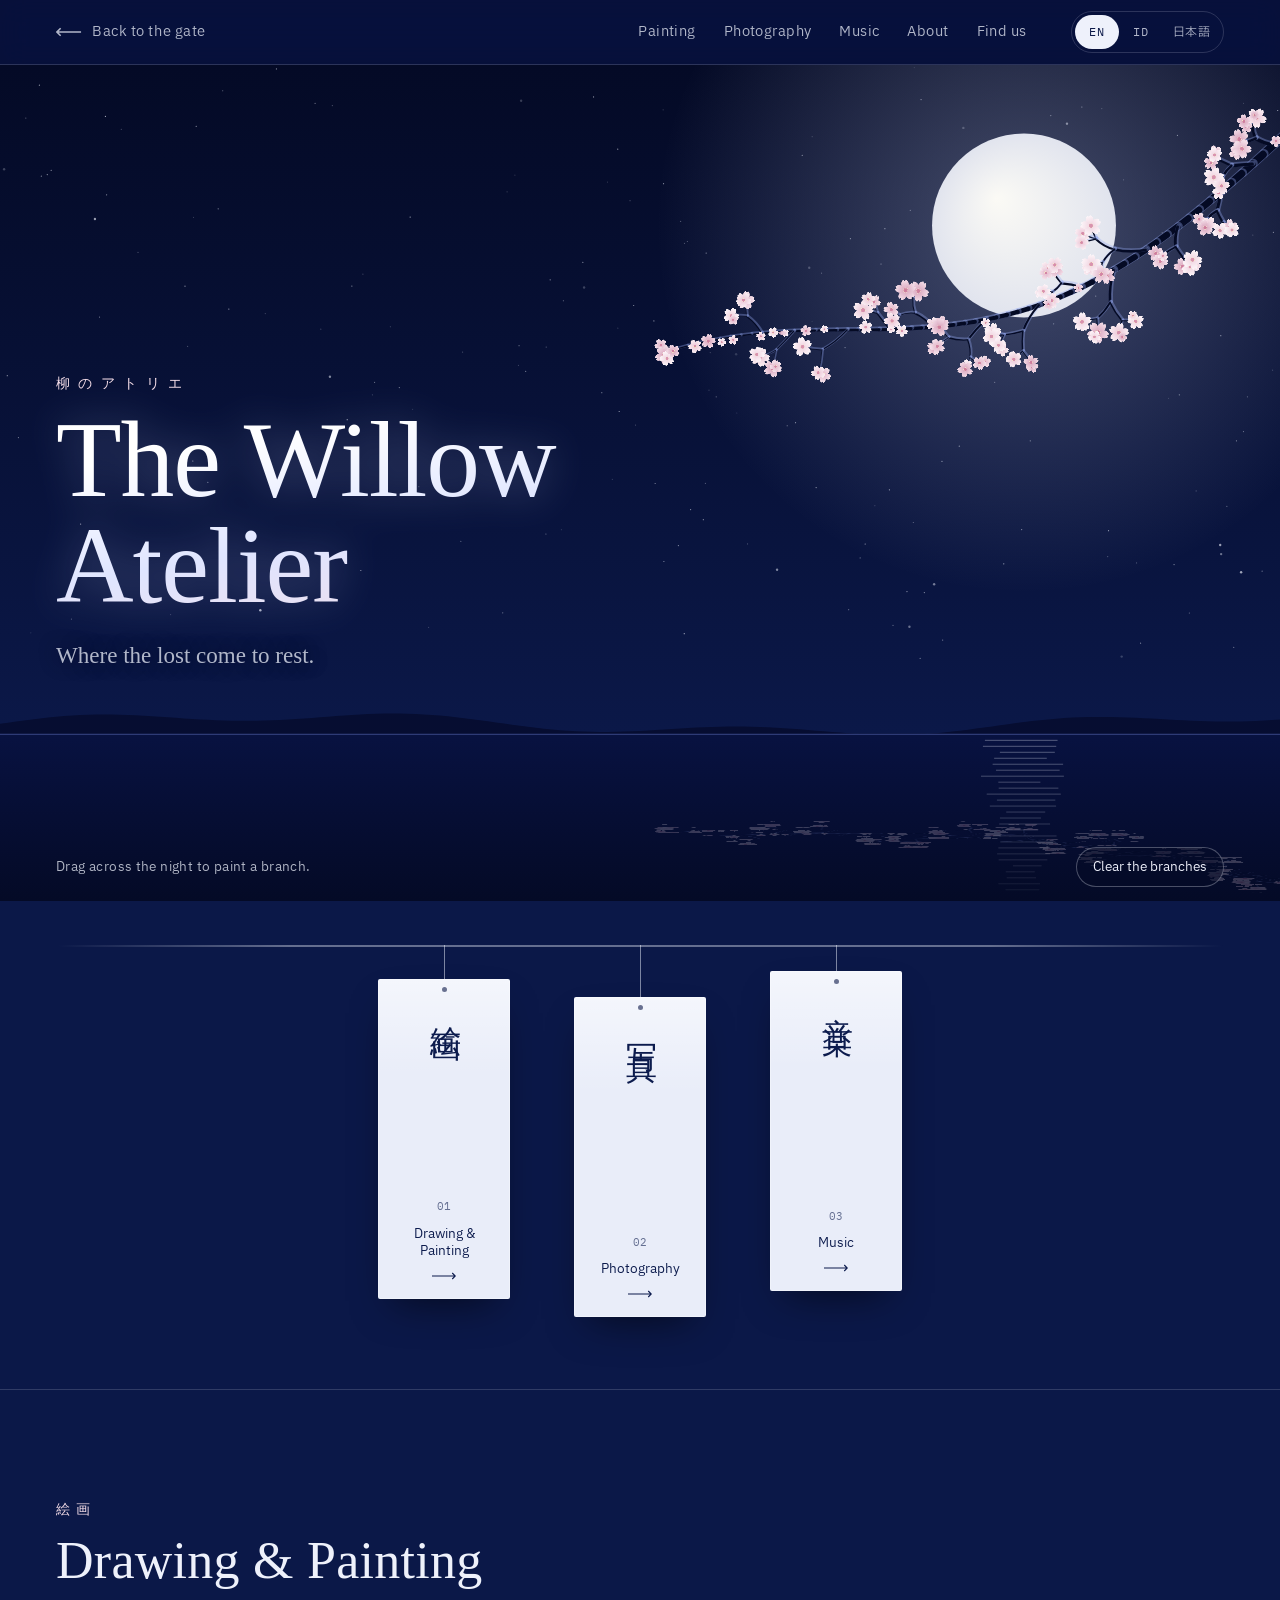
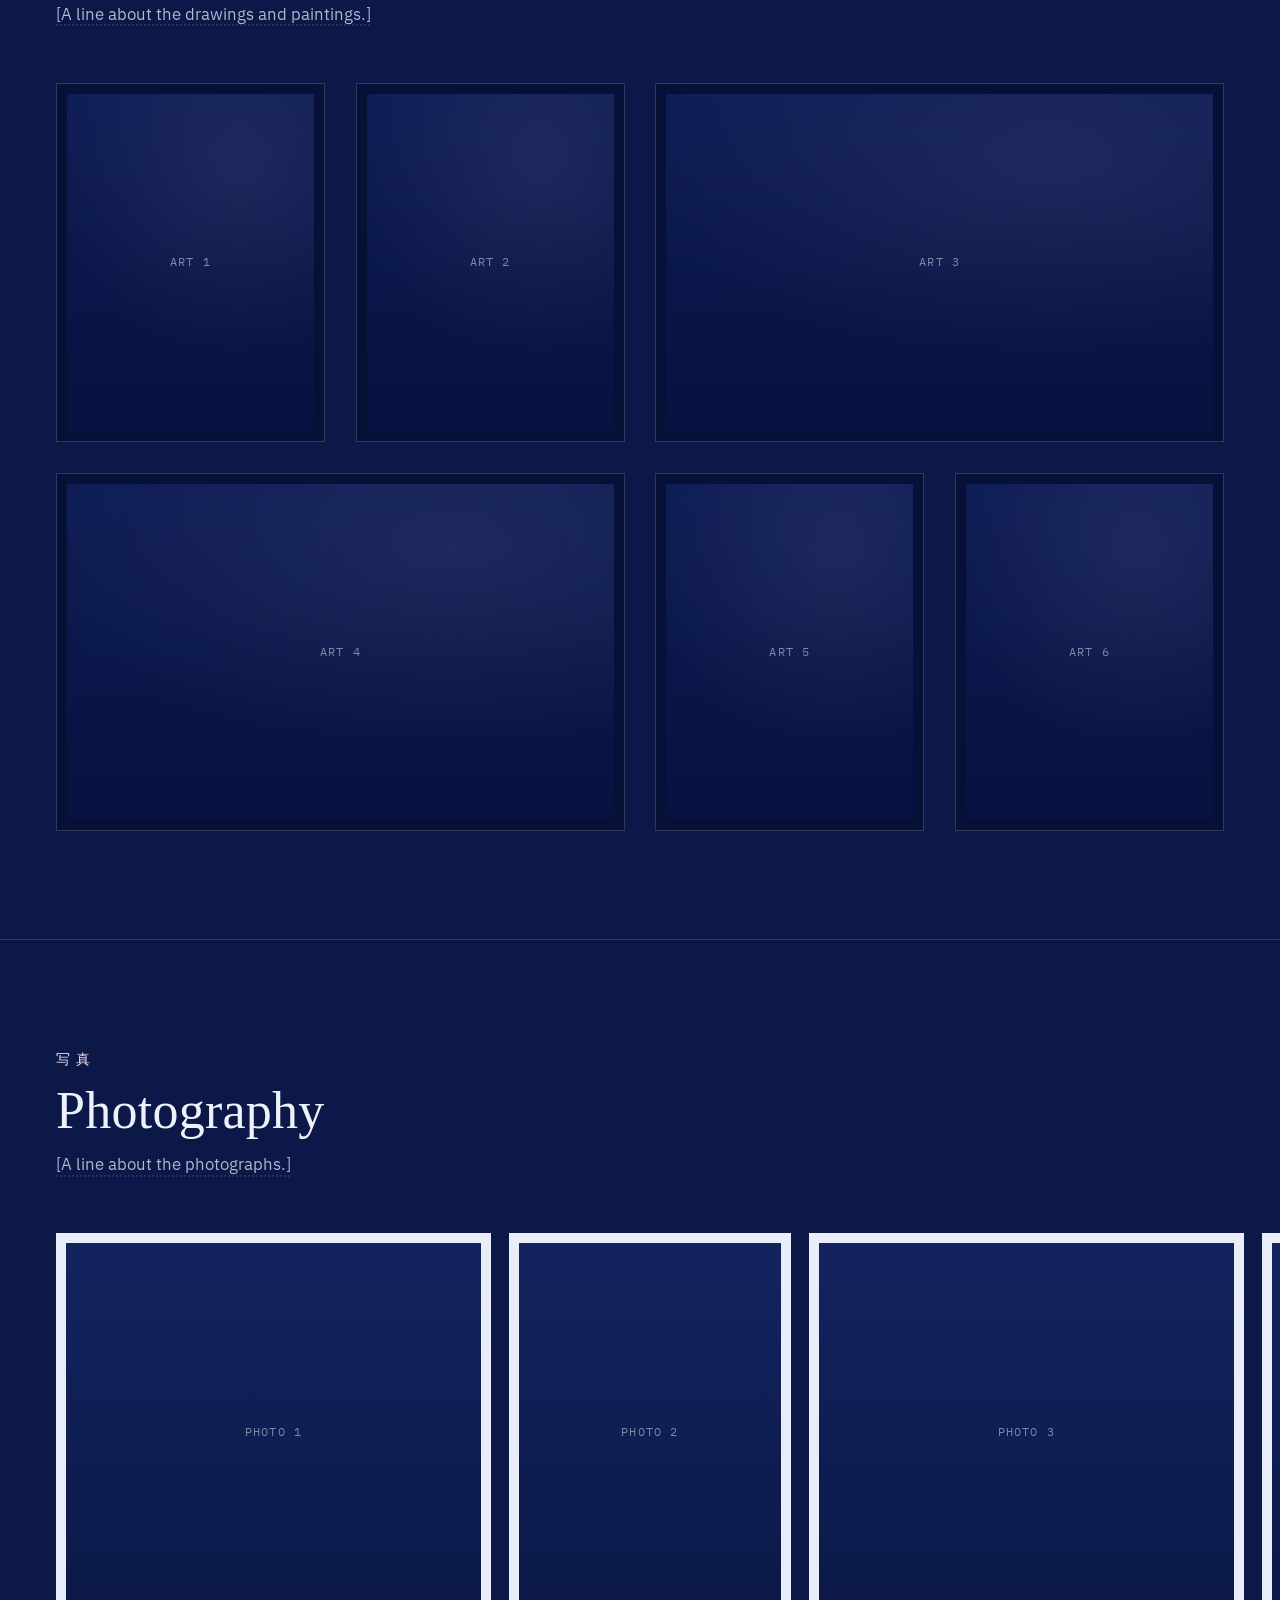
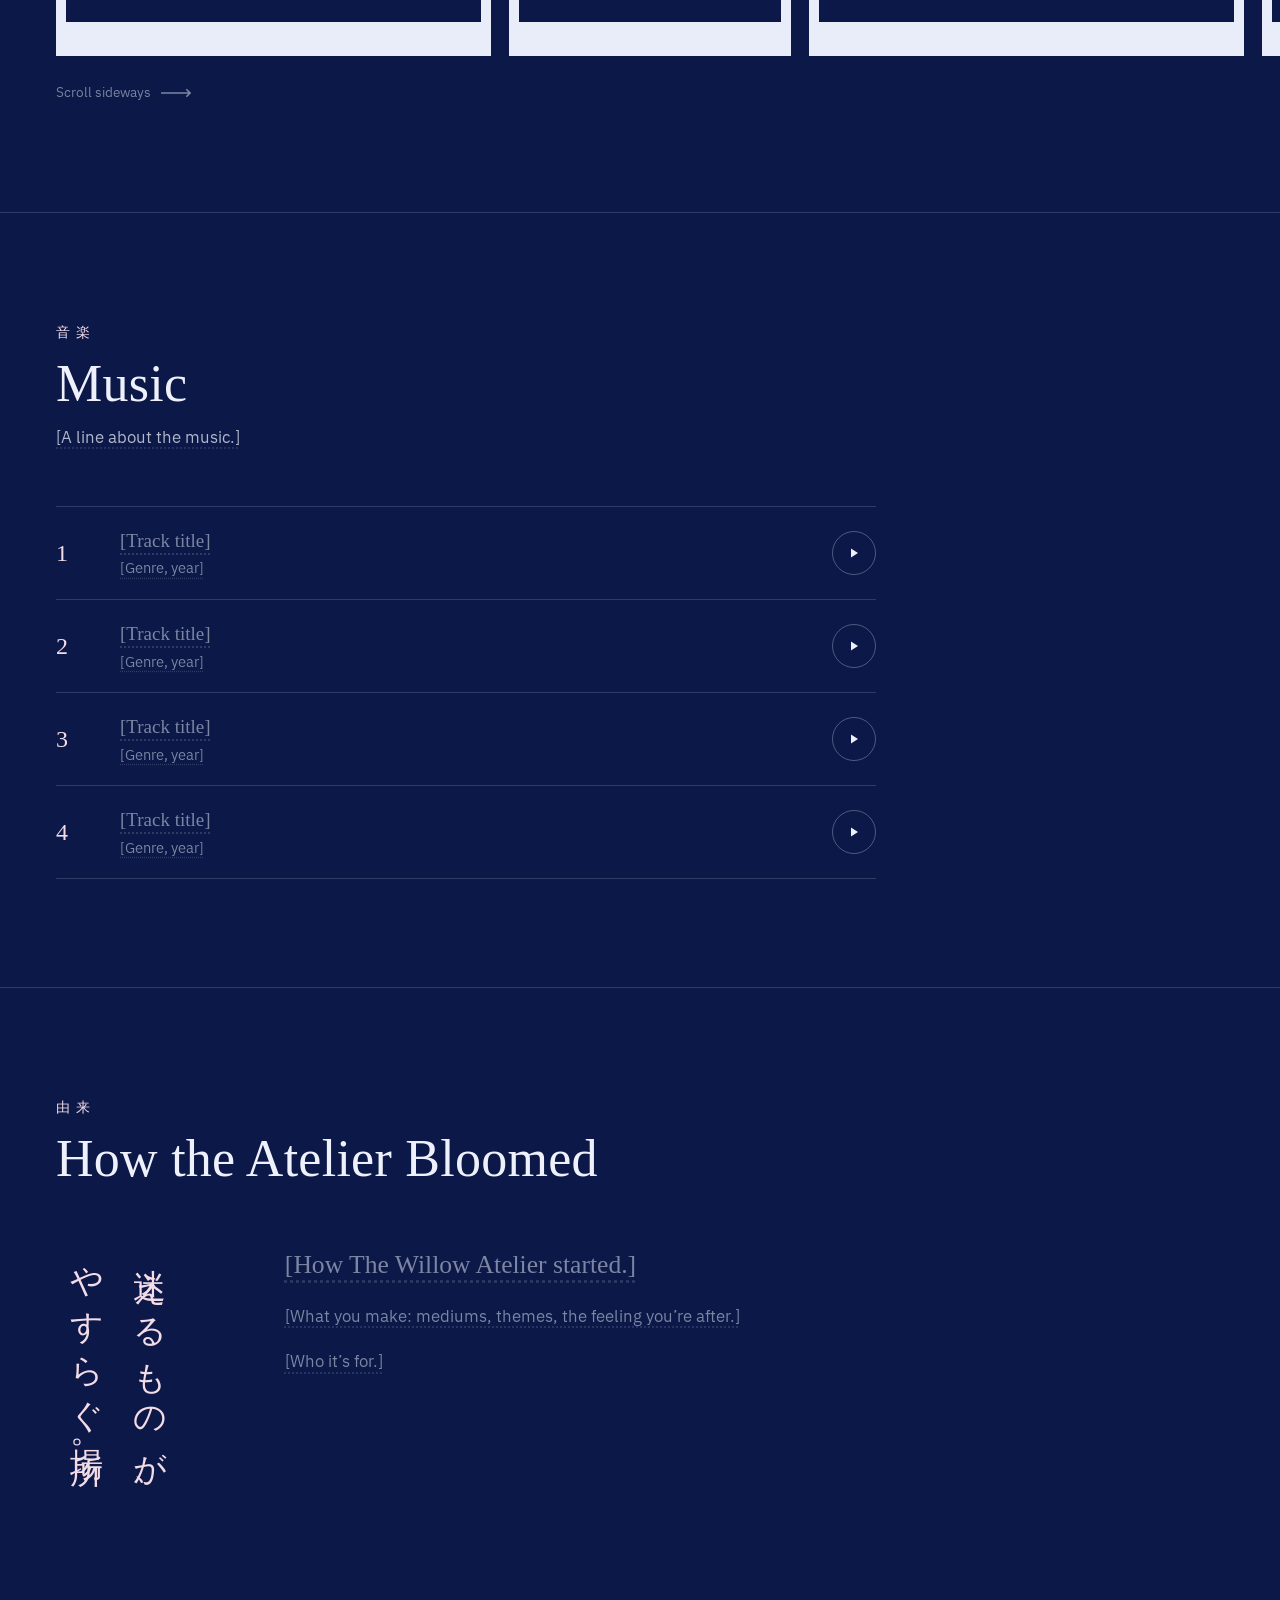
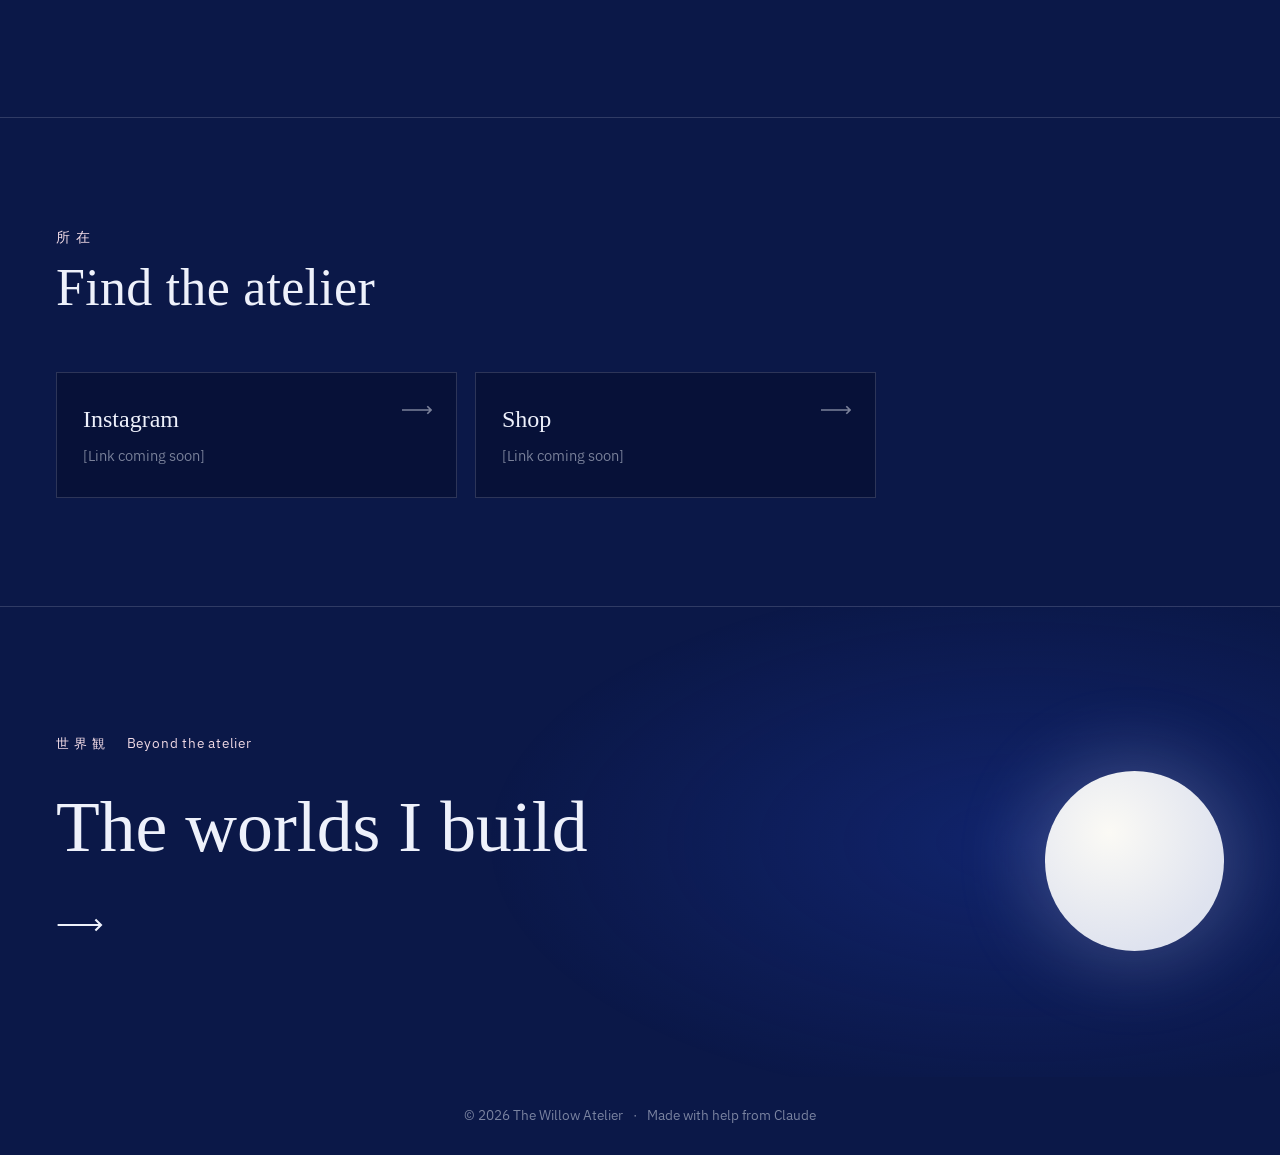
==== commit e839e700: "Yozakura: cherry blossoms at night, live" ====
--- a/art/index.html
+++ b/art/index.html
@@ -33,16 +33,18 @@
 
   <link rel="preconnect" href="https://fonts.googleapis.com">
   <link rel="preconnect" href="https://fonts.gstatic.com" crossorigin>
-  <link rel="stylesheet" href="https://fonts.googleapis.com/css2?family=Kaisei+Decol:wght@400;500;700&family=Murecho:wght@300..700&family=DM+Mono:wght@400;500&display=swap">
+  <link rel="stylesheet" href="https://fonts.googleapis.com/css2?family=IBM+Plex+Mono:wght@400;500&family=IBM+Plex+Sans+JP:wght@400;500&family=Zen+Old+Mincho:wght@400;500;700&display=swap">
   <link rel="stylesheet" href="../css/base.css">
   <link rel="stylesheet" href="../css/art.css">
 
   <script src="../js/i18n.js"></script>
   <script src="../js/main.js" defer></script>
-  <script src="../js/kintsugi.js" defer></script>
+  <script src="../js/sakura.js" defer></script>
   <script src="../js/art.js" defer></script>
 </head>
 <body class="art">
+  <!-- a few petals drifting behind the whole page; the pointer is wind -->
+  <canvas class="drift" data-drift aria-hidden="true"></canvas>
   <a class="skip-link" href="#main" data-i18n="common.skip">Skip to content</a>
 
   <header class="topbar topbar--sticky">
@@ -74,36 +76,30 @@
 
   <main id="main">
 
-    <!-- Hero: the name, and an index of the three kinds of work -->
+    <!-- Hero: the night garden. Drag across it to paint a branch that grows
+         and blossoms along your stroke; petals fall into the pond below and
+         ripple (js/art.js). The title stands in the moonlight. -->
     <section class="art-hero" id="top" data-testid="section-hero">
-      <!-- a chawan you can break and mend (js/kintsugi.js, js/art.js): tap it
-           and it shatters; press and hold and the pieces come home, and the
-           cracks fill with gold. Without scripts it is simply not there. -->
-      <div class="art-hero__stage">
-      <canvas class="art-hero__canvas" data-bowl aria-hidden="true"></canvas>
-      <div class="wrap art-hero__grid">
-        <div class="art-hero__copy">
+      <div class="garden" data-garden>
+        <canvas class="garden__canvas" aria-hidden="true"></canvas>
+        <div class="wrap garden__text">
           <p class="art-hero__jp" lang="ja" aria-hidden="true">柳のアトリエ</p>
           <h1 class="art-hero__title unveil" translate="no">The Willow Atelier</h1>
           <p class="art-hero__tagline" data-i18n="art.tagline">Where the lost come to rest.</p>
-          <div class="bowl-ui" data-bowl-ui hidden>
-            <p class="bowl-ui__hint" aria-live="polite" data-bowl-hint data-i18n="art.bowl.hint">Tap the bowl to break it.</p>
-            <div class="bowl-ui__row">
-              <button class="bowl-ui__btn" type="button" data-bowl-btn><span data-i18n="art.bowl.break">Break the bowl</span></button>
-              <p class="bowl-ui__count"><span data-i18n="art.bowl.mended">Times mended</span> <b class="mono" data-bowl-count>0</b></p>
-            </div>
-          </div>
-        </div>
-        <div class="art-hero__spot" data-bowl-spot aria-hidden="true"></div>
-      </div>
-      </div>
-
+        </div>
+        <div class="garden__ui" data-garden-ui hidden>
+          <p class="garden__hint" data-i18n="art.paint.hint">Drag across the night to paint a branch.</p>
+          <button class="garden__clear" type="button" data-garden-clear><span data-i18n="art.paint.clear">Clear the branches</span></button>
+        </div>
+      </div>
+
+      <!-- the index: three tanzaku hung on a cord; they sway in the wind -->
       <div class="wrap">
         <nav class="index" aria-label="What the atelier makes" data-i18n-attr="aria-label:art.index.label" data-testid="art-index">
           <ol class="index__list">
-            <li><a class="index__link" href="#painting" data-testid="index-painting"><span class="index__no mono" aria-hidden="true">01</span><span class="index__name" data-i18n="art.painting.title">Drawing &amp; Painting</span><svg class="arrow" viewBox="0 0 32 10" aria-hidden="true" focusable="false"><path d="M0 5h31M27 1l4 4-4 4" fill="none" stroke="currentColor" stroke-width="1.5"/></svg></a></li>
-            <li><a class="index__link" href="#photography" data-testid="index-photography"><span class="index__no mono" aria-hidden="true">02</span><span class="index__name" data-i18n="art.photo.title">Photography</span><svg class="arrow" viewBox="0 0 32 10" aria-hidden="true" focusable="false"><path d="M0 5h31M27 1l4 4-4 4" fill="none" stroke="currentColor" stroke-width="1.5"/></svg></a></li>
-            <li><a class="index__link" href="#music" data-testid="index-music"><span class="index__no mono" aria-hidden="true">03</span><span class="index__name" data-i18n="art.music.title">Music</span><svg class="arrow" viewBox="0 0 32 10" aria-hidden="true" focusable="false"><path d="M0 5h31M27 1l4 4-4 4" fill="none" stroke="currentColor" stroke-width="1.5"/></svg></a></li>
+            <li><a class="index__link tanzaku" href="#painting" data-sway data-testid="index-painting"><span class="tanzaku__jp" lang="ja" aria-hidden="true">絵画</span><span class="index__no mono" aria-hidden="true">01</span><span class="index__name" data-i18n="art.painting.title">Drawing &amp; Painting</span><svg class="arrow" viewBox="0 0 32 10" aria-hidden="true" focusable="false"><path d="M0 5h31M27 1l4 4-4 4" fill="none" stroke="currentColor" stroke-width="1.5"/></svg></a></li>
+            <li><a class="index__link tanzaku" href="#photography" data-sway data-testid="index-photography"><span class="tanzaku__jp" lang="ja" aria-hidden="true">写真</span><span class="index__no mono" aria-hidden="true">02</span><span class="index__name" data-i18n="art.photo.title">Photography</span><svg class="arrow" viewBox="0 0 32 10" aria-hidden="true" focusable="false"><path d="M0 5h31M27 1l4 4-4 4" fill="none" stroke="currentColor" stroke-width="1.5"/></svg></a></li>
+            <li><a class="index__link tanzaku" href="#music" data-sway data-testid="index-music"><span class="tanzaku__jp" lang="ja" aria-hidden="true">音楽</span><span class="index__no mono" aria-hidden="true">03</span><span class="index__name" data-i18n="art.music.title">Music</span><svg class="arrow" viewBox="0 0 32 10" aria-hidden="true" focusable="false"><path d="M0 5h31M27 1l4 4-4 4" fill="none" stroke="currentColor" stroke-width="1.5"/></svg></a></li>
           </ol>
         </nav>
       </div>
@@ -256,6 +252,7 @@
     <div class="wrap">
       <a class="onward__link" href="../world/" data-transition="dark" data-testid="link-to-world">
         <span class="onward__label"><span class="onward__jp" lang="ja" aria-hidden="true">世界観</span><span data-i18n="art.toWorld.label">Beyond the atelier</span></span>
+        <span class="onward__moon" aria-hidden="true"></span>
         <span class="onward__name" data-i18n="art.toWorld">The worlds I build</span>
         <svg class="arrow" viewBox="0 0 32 10" aria-hidden="true" focusable="false"><path d="M0 5h31M27 1l4 4-4 4" fill="none" stroke="currentColor" stroke-width="1.5"/></svg>
       </a>
--- a/css/base.css
+++ b/css/base.css
@@ -1,109 +1,74 @@
 /* ==========================================================================
-   Base: tokens, type, shared chrome (header, switcher, footer), motion.
-   Every page loads this first.
-
-   The world is kintsugi (金継ぎ): navy glazed ceramics mended with gold.
-   Deep ruri glaze with pooling and a fine crackle; gold only ever as thin
-   seams and highlights, never as a field. Things break here, and are
-   mended, and are more beautiful for it. Kaisei Decol for display, Murecho
-   for text in every language, DM Mono for small facts.
+   夜桜 yozakura: cherry blossoms at night under a deep navy sky.
+   Shared tokens, type, header, language switcher, sections, buttons,
+   reveals, the footer and the page change (a wall of petals sweeping
+   across in the next page's colour).
    ========================================================================== */
 
 :root {
-  /* the glaze, from the pale rim to the deep pool */
-  --ai-1: #d3dcf2;
-  --ai-2: #8ea4e0;
-  --ai-3: #2449d8;
-  --ai-4: #17318f;
-  --ai-5: #0c1b4d;
-
-  --royal: var(--ai-3);
-  --royal-2: var(--ai-4);
-  --royal-soft: var(--ai-2);
-
-  /* gold: lines and highlights only */
-  --gold: #d9b45e;
-  --gold-hi: #f6e2a8;
-  --gold-lo: #a07a2c;
-  --gold-ink: #8a6420;     /* gold dark enough to read on porcelain */
-
-  --porcelain: #f1f3f7;
-  --porcelain-2: #fafbfd;
-  --ink: var(--ai-5);
-  --ink-2: #26345e;
-  --grey: #57627f;
+  /* the night, in navy */
+  --abyss: #040a26;
+  --deep: #070f36;
   --night: #0b1848;
-  --night-2: #112263;
-  --night-3: #060d2e;
-
-  /* light pages (QA): porcelain */
-  --bg: var(--porcelain);
-  --bg-raised: var(--porcelain-2);
-  --fg: var(--ink-2);
-  --fg-strong: var(--ink);
-  --muted: var(--grey);
-  --key: var(--ink);
-  --line: rgba(12, 27, 77, 0.12);
-  --line-strong: rgba(12, 27, 77, 0.55);
-  --accent: var(--ink);
-  --accent-text: var(--royal);
-  --accent-fg: #fff;
+  --ink: #0c1b4d;
+  --royal: #2449d8;
+  --royal-soft: #8fa5ff;
+  /* moonlight and blossom: secondary, used sparingly */
+  --moon: #eef1fb;
+  --moon-dim: rgba(238, 241, 251, 0.74);
+  --moon-faint: rgba(238, 241, 251, 0.5);
+  --blossom: #f3dce7;
+  --blossom-deep: #d9a3bc;
+  --lamp: #fbefd9;
+  /* paper, for the work side */
+  --paper: #f5f4f0;
+  --paper-2: #ebe9e2;
+  --paper-3: #fbfaf7;
+
+  --f-display: "Zen Old Mincho", "Hiragino Mincho ProN", "Yu Mincho", serif;
+  --f-text: "IBM Plex Sans JP", "Hiragino Sans", "Yu Gothic", system-ui, sans-serif;
+  --f-mono: "IBM Plex Mono", ui-monospace, monospace;
+
+  --ease: cubic-bezier(0.65, 0, 0.35, 1);
+  --ease-out: cubic-bezier(0.22, 1, 0.36, 1);
+  --gutter: clamp(16px, 5vw, 56px);
+  --maxw: 1180px;
+
+  /* light (paper) by default; .theme-dark swaps to the night */
+  --bg: var(--paper);
+  --fg: var(--ink);
+  --muted: rgba(12, 27, 77, 0.66);
+  --faint: rgba(12, 27, 77, 0.42);
+  --line: rgba(12, 27, 77, 0.14);
+  --accent: var(--royal);
   --focus: var(--royal);
-  --seam: var(--gold-ink);
-
-  --font: "Murecho", system-ui, -apple-system, "Segoe UI", "Hiragino Sans", "Yu Gothic", sans-serif;
-  --font-display: "Kaisei Decol", "Hiragino Mincho ProN", "Yu Mincho", serif;
-  --font-mono: "DM Mono", ui-monospace, "SFMono-Regular", Menlo, monospace;
-  --font-jp: "Kaisei Decol", "Hiragino Mincho ProN", "Yu Mincho", serif;
-
-  /* ceramic shapes: soft but not round; pressables are lozenges */
-  --radius: 4px;
-  --radius-box: 6px;
-  --rule: 1px;
-
-  --ease: cubic-bezier(0.65, 0, 0.35, 1);
-  --ease-out: cubic-bezier(0.16, 1, 0.3, 1);
-  --ease-back: cubic-bezier(0.34, 1.4, 0.64, 1);
-
-  --gutter: clamp(1rem, 4vw, 3.5rem);
-  --section-space: clamp(5rem, 10vw, 9rem);
-}
-
-/* the gate, the atelier, the worlds and the 404: glaze at night */
+  --surface: var(--paper-3);
+  color-scheme: light;
+}
+
 .theme-dark {
   --bg: var(--night);
-  --bg-raised: var(--night-2);
-  --fg: #c4cde6;
-  --fg-strong: #f2f4fa;
-  --muted: #96a3c8;
-  --key: #e3e8f6;
-  --line: rgba(227, 232, 246, 0.14);
-  --line-strong: rgba(227, 232, 246, 0.5);
+  --fg: var(--moon);
+  --muted: var(--moon-dim);
+  --faint: var(--moon-faint);
+  --line: rgba(238, 241, 251, 0.16);
+  --accent: var(--blossom);
+  --focus: var(--blossom);
+  --surface: rgba(7, 15, 54, 0.72);
+  color-scheme: dark;
+}
+
+.theme-light {
+  --bg: var(--paper);
+  --fg: var(--ink);
+  --muted: rgba(12, 27, 77, 0.66);
+  --faint: rgba(12, 27, 77, 0.42);
+  --line: rgba(12, 27, 77, 0.14);
   --accent: var(--royal);
-  --accent-text: var(--royal-soft);
-  --accent-fg: #fff;
-  --focus: var(--gold-hi);
-  --seam: var(--gold);
-}
-
-.theme-light {
-  --bg: var(--porcelain);
-  --bg-raised: var(--porcelain-2);
-  --fg: var(--ink-2);
-  --fg-strong: var(--ink);
-  --muted: var(--grey);
-  --key: var(--ink);
-  --line: rgba(12, 27, 77, 0.12);
-  --line-strong: rgba(12, 27, 77, 0.55);
-  --accent: var(--ink);
-  --accent-text: var(--royal);
   --focus: var(--royal);
-  --seam: var(--gold-ink);
-}
-
-/* --------------------------------------------------------------------------
-   Reset
-   -------------------------------------------------------------------------- */
+  --surface: var(--paper-3);
+  color-scheme: light;
+}
 
 *,
 *::before,
@@ -112,39 +77,33 @@
 }
 
 html {
-  overflow-x: clip;
-  font-synthesis: none;
-  background: var(--bg);
-  color: var(--fg);
   -webkit-text-size-adjust: 100%;
   text-size-adjust: 100%;
   scroll-behavior: smooth;
-  scrollbar-color: var(--line-strong) var(--bg);
+  scroll-padding-top: 80px;
+  background: var(--bg);
 }
 
 body {
   margin: 0;
   min-height: 100vh;
-  min-height: 100dvh;
-  background-color: var(--bg);
-  font-family: var(--font);
-  font-weight: 400;
-  font-size: clamp(1rem, 0.97rem + 0.15vw, 1.0625rem);
+  background: var(--bg);
+  color: var(--fg);
+  font-family: var(--f-text);
+  font-size: 1rem;
   line-height: 1.7;
-  letter-spacing: 0;
-  overflow-x: clip;
   -webkit-font-smoothing: antialiased;
-  -moz-osx-font-smoothing: grayscale;
-}
-
-h1, h2, h3, h4, p, ul, ol, dl, dd, figure {
-  margin: 0;
-}
-
-ul,
-ol {
-  padding: 0;
-  list-style: none;
+  overflow-x: hidden;
+}
+
+.js body {
+  animation: page-in 0.7s var(--ease-out) both;
+}
+
+@keyframes page-in {
+  from {
+    opacity: 0;
+  }
 }
 
 img,
@@ -154,13 +113,8 @@
   max-width: 100%;
 }
 
-img {
-  height: auto;
-}
-
 a {
   color: inherit;
-  text-decoration: none;
 }
 
 button {
@@ -168,477 +122,340 @@
   color: inherit;
 }
 
-::selection {
-  background: var(--royal);
-  color: #fff;
+p,
+h1,
+h2,
+h3,
+h4,
+ol,
+ul,
+dl,
+dd,
+figure {
+  margin: 0;
+}
+
+ol,
+ul {
+  padding: 0;
+  list-style: none;
+}
+
+[hidden] {
+  display: none !important;
 }
 
 :focus-visible {
   outline: 2px solid var(--focus);
   outline-offset: 3px;
-  border-radius: var(--radius);
-}
-
-h1, h2, h3, h4 {
-  font-weight: 500;
-  text-wrap: balance;
-}
-
-:lang(ja) {
-  line-break: strict;
-}
-
-html[lang="ja"] body {
-  line-height: 1.9;
-  letter-spacing: 0.02em;
-}
-
-html[lang="ja"] :is(h1, h2, h3, h4) {
-  letter-spacing: 0.02em;
-  word-break: keep-all;
-  word-break: auto-phrase;
-  overflow-wrap: anywhere;
-}
-
-/* --------------------------------------------------------------------------
-   Helpers
-   -------------------------------------------------------------------------- */
-
-.sr-only {
-  position: absolute !important;
-  width: 1px;
-  height: 1px;
-  padding: 0;
-  margin: -1px;
-  overflow: hidden;
-  clip: rect(0 0 0 0);
-  white-space: nowrap;
-  border: 0;
+  border-radius: 2px;
+}
+
+::selection {
+  background: var(--blossom);
+  color: var(--ink);
+}
+
+.mono {
+  font-family: var(--f-mono);
+  font-feature-settings: "tnum";
+}
+
+/* placeholders: muted, with a dotted underline */
+.ph {
+  color: var(--faint);
+  text-decoration: underline dotted;
+  text-decoration-color: var(--line);
+  text-underline-offset: 0.3em;
 }
 
 .wrap {
-  width: min(100% - 2 * var(--gutter), 84rem);
+  width: 100%;
+  max-width: calc(var(--maxw) + var(--gutter) * 2);
   margin-inline: auto;
-}
-
-.mono {
-  font-family: var(--font-mono);
-  font-size: 0.84em;
-  letter-spacing: 0.01em;
-  font-variant-numeric: tabular-nums;
-}
-
-/* Anything still waiting for real content. */
-.ph {
-  color: var(--muted);
+  padding-inline: var(--gutter);
 }
 
 .skip-link {
   position: fixed;
-  top: 0.75rem;
-  left: var(--gutter);
+  top: 10px;
+  left: 10px;
   z-index: 200;
-  padding: 0.6rem 1.1rem;
-  border-radius: var(--radius);
-  background: var(--ink);
-  color: #fff;
+  padding: 10px 16px;
+  background: var(--fg);
+  color: var(--bg);
   font-weight: 500;
-  box-shadow: inset 0 -1px 0 var(--gold);
+  text-decoration: none;
   transform: translateY(-160%);
-  transition: transform 0.4s var(--ease);
+  transition: transform 0.2s var(--ease-out);
 }
 
 .skip-link:focus {
   transform: none;
 }
 
-/* a gold seam: a thin hairline that catches light. Used as a rule. */
-.seam {
-  display: block;
-  height: 1px;
-  background: linear-gradient(90deg, transparent, var(--seam) 12%, var(--gold-hi) 50%, var(--seam) 88%, transparent);
-}
-
-/* --------------------------------------------------------------------------
-   Header
-   -------------------------------------------------------------------------- */
+/* --------------------------------------------------------------- header */
 
 .topbar {
   position: relative;
-  z-index: 40;
+  z-index: 60;
   display: flex;
   align-items: center;
-  gap: 1rem 1.5rem;
-  min-height: 4rem;
-  padding: 0.6rem var(--gutter);
+  gap: 24px;
+  min-height: 64px;
+  padding: 10px var(--gutter);
+  padding-top: max(10px, env(safe-area-inset-top));
 }
 
 .topbar--sticky {
   position: sticky;
   top: 0;
-  background-color: color-mix(in srgb, var(--bg) 92%, transparent);
-  -webkit-backdrop-filter: blur(10px);
-  backdrop-filter: blur(10px);
-  box-shadow: 0 1px 0 var(--line);
-}
-
-.topbar__end {
-  margin-left: auto;
-  display: flex;
-  align-items: center;
+  background: color-mix(in srgb, var(--bg) 86%, transparent);
+  -webkit-backdrop-filter: blur(14px) saturate(1.2);
+  backdrop-filter: blur(14px) saturate(1.2);
+  border-bottom: 1px solid var(--line);
 }
 
 .back-link {
   display: inline-flex;
   align-items: center;
-  gap: 0.6rem;
+  gap: 10px;
   min-height: 44px;
-  font-size: 0.9rem;
-  font-weight: 500;
-  color: var(--fg-strong);
-  white-space: nowrap;
+  font-size: 0.875rem;
+  letter-spacing: 0.04em;
+  text-decoration: none;
+  color: var(--muted);
+  transition: color 0.2s;
+}
+
+.back-link:hover {
+  color: var(--fg);
 }
 
 .back-link__arrow {
-  width: 1.4rem;
-  height: 0.6rem;
-  flex: none;
-  transition: transform 0.4s var(--ease-out);
+  width: 26px;
+  height: 10px;
+  transition: transform 0.3s var(--ease-out);
 }
 
 .back-link:hover .back-link__arrow {
-  transform: translateX(-0.3rem);
+  transform: translateX(-4px);
 }
 
 .back-link__short {
   display: none;
 }
 
-@media (max-width: 719.98px) {
-  .topbar {
-    gap: 0.5rem;
-  }
-
-  .back-link__full {
-    display: none;
-  }
-
-  .back-link__short {
-    display: inline;
-  }
-}
-
-/* --------------------------------------------------------------------------
-   Section nav
-   -------------------------------------------------------------------------- */
-
 .nav {
-  display: flex;
-  align-items: center;
+  margin-left: auto;
 }
 
 .nav__list {
   display: flex;
-  align-items: center;
-  gap: 0.25rem;
+  gap: 4px;
 }
 
 .nav__link {
   position: relative;
   display: inline-flex;
-  padding: 0.45rem 0.8rem;
-  font-size: 0.88rem;
-  font-weight: 500;
+  align-items: center;
+  min-height: 44px;
+  padding: 0 12px;
+  font-size: 0.875rem;
+  letter-spacing: 0.03em;
+  text-decoration: none;
   color: var(--muted);
-  white-space: nowrap;
-  transition: color 0.25s var(--ease);
-}
-
-/* the current section gets a seam under it */
+  transition: color 0.2s;
+}
+
 .nav__link::after {
   content: "";
   position: absolute;
-  left: 0.8rem;
-  right: 0.8rem;
-  bottom: 0.2rem;
-  height: 1px;
-  background: var(--seam);
-  transform: scaleX(0);
-  transform-origin: left;
-  transition: transform 0.45s var(--ease-out);
-}
-
-.nav__link:hover {
-  color: var(--fg-strong);
-}
-
-.nav__link[aria-current="true"] {
-  color: var(--fg-strong);
-}
-
-.nav__link[aria-current="true"]::after,
-.nav__link:hover::after {
-  transform: none;
+  left: 50%;
+  bottom: 8px;
+  width: 5px;
+  height: 5px;
+  border-radius: 50% 50% 50% 0;
+  background: var(--accent);
+  opacity: 0;
+  transform: translateX(-50%) rotate(-45deg) scale(0.4);
+  transition: opacity 0.25s, transform 0.35s var(--ease-out);
+}
+
+.nav__link:hover,
+.nav__link[aria-current] {
+  color: var(--fg);
+}
+
+.nav__link[aria-current]::after {
+  opacity: 1;
+  transform: translateX(-50%) rotate(-45deg) scale(1);
 }
 
 .nav__toggle {
   display: none;
-  position: relative;
   width: 44px;
   height: 44px;
   padding: 0;
-  border: 0;
-  background: none;
+  border: 1px solid var(--line);
+  border-radius: 50%;
+  background: transparent;
   cursor: pointer;
 }
 
 .nav__toggle-lines,
 .nav__toggle-lines::before {
-  position: absolute;
-  left: 50%;
-  width: 1.25rem;
+  display: block;
+  width: 16px;
   height: 1.5px;
-  background: var(--fg-strong);
-  transition: transform 0.4s var(--ease-out), top 0.4s var(--ease-out);
+  margin: 0 auto;
+  background: currentColor;
+  transition: transform 0.3s var(--ease-out);
 }
 
 .nav__toggle-lines {
-  top: 45%;
-  transform: translateX(-50%);
+  transform: translateY(-3px);
 }
 
 .nav__toggle-lines::before {
   content: "";
-  top: 0.4rem;
-  left: 0;
-  transform: none;
-}
-
-.nav__toggle[aria-expanded="true"] .nav__toggle-lines {
-  transform: translateX(-50%) translateY(0.2rem) rotate(45deg);
-}
-
-.nav__toggle[aria-expanded="true"] .nav__toggle-lines::before {
-  top: 0;
+  transform: translateY(6px);
+}
+
+.nav.is-open .nav__toggle-lines {
+  transform: rotate(45deg);
+}
+
+.nav.is-open .nav__toggle-lines::before {
   transform: rotate(-90deg);
 }
 
-@media (max-width: 1079.98px) {
-  .nav {
-    order: 2;
-  }
-
-  .nav__toggle {
-    display: block;
-  }
-
-  .nav__list {
-    position: absolute;
-    top: 100%;
-    left: 0;
-    right: 0;
-    flex-direction: column;
-    align-items: stretch;
-    gap: 0;
-    padding: 0.25rem var(--gutter) 1.25rem;
-    background: var(--bg);
-    box-shadow: 0 1px 0 var(--seam);
-    clip-path: inset(0 0 100% 0);
-    visibility: hidden;
-    transition: clip-path 0.45s var(--ease-out), visibility 0s 0.45s;
-  }
-
-  .nav.is-open .nav__list {
-    clip-path: inset(0 0 -40px 0);
-    visibility: visible;
-    transition: clip-path 0.45s var(--ease-out), visibility 0s;
-  }
-
-  .nav__list li + li {
-    border-top: 1px solid var(--line);
-  }
-
-  .nav__link {
-    display: flex;
-    padding: 0.95rem 0;
-    font-size: 1.1rem;
-    color: var(--fg-strong);
-  }
-
-  .nav__link::after {
-    display: none;
-  }
-
-  .nav__link[aria-current="true"] {
-    color: var(--accent-text);
-  }
-
-  html:not(.js) .nav__toggle {
-    display: none;
-  }
-
-  html:not(.js) .nav__list {
-    position: static;
-    flex-direction: row;
-    flex-wrap: wrap;
-    padding: 0;
-    box-shadow: none;
-    background: none;
-    clip-path: none;
-    visibility: visible;
-  }
-
-  html:not(.js) .nav__list li + li {
-    border-top: 0;
-  }
-}
-
-@media (min-width: 1080px) {
-  .nav {
-    margin-left: auto;
-  }
-
-  .nav ~ .topbar__end {
-    margin-left: clamp(1rem, 2vw, 1.75rem);
-  }
-}
-
-/* --------------------------------------------------------------------------
-   Language switcher: three tiles joined by hairlines
-   -------------------------------------------------------------------------- */
-
-.lang {
+.topbar__end {
   display: flex;
   align-items: center;
-  border: 1px solid var(--line-strong);
-  border-radius: var(--radius);
-  overflow: hidden;
+  gap: 16px;
+  margin-left: 8px;
+}
+
+.topbar:not(:has(.nav)) .topbar__end {
+  margin-left: auto;
+}
+
+/* language pill */
+.lang {
+  flex: none;
+  display: inline-flex;
+  padding: 3px;
+  border: 1px solid var(--line);
+  border-radius: 999px;
 }
 
 .lang__opt {
+  white-space: nowrap;
+  min-width: 44px;
+  min-height: 34px;
+  padding: 0 10px;
+  border: 0;
+  border-radius: 999px;
+  background: transparent;
+  color: var(--muted);
+  font-family: var(--f-mono);
+  font-size: 0.75rem;
+  letter-spacing: 0.04em;
+  cursor: pointer;
+  transition: background 0.25s, color 0.25s;
+}
+
+.lang__opt:lang(ja) {
+  font-family: var(--f-text);
+}
+
+.lang__opt:hover {
+  color: var(--fg);
+}
+
+.lang__opt[aria-pressed="true"] {
+  background: var(--fg);
+  color: var(--bg);
+}
+
+/* ------------------------------------------------------------- sections */
+
+.section {
   position: relative;
-  min-width: 2.6rem;
-  min-height: 36px;
-  padding: 0 0.7rem;
-  border: 0;
-  background: transparent;
-  font-family: var(--font);
-  font-size: 0.78rem;
+  padding-block: clamp(72px, 12vh, 140px);
+}
+
+.sec-head {
+  display: flex;
+  flex-direction: column-reverse;
+  align-items: flex-start;
+  gap: 10px;
+  margin-bottom: clamp(32px, 6vh, 56px);
+}
+
+.sec-head__jp {
+  font-family: var(--f-display);
+  font-size: 0.875rem;
+  letter-spacing: 0.4em;
+  color: var(--accent);
+}
+
+.section-title {
+  font-family: var(--f-display);
   font-weight: 500;
-  color: var(--fg);
-  white-space: nowrap;
-  cursor: pointer;
-  transition: background-color 0.25s var(--ease), color 0.25s var(--ease);
-}
-
-.lang__opt + .lang__opt {
-  border-left: 1px solid var(--line);
-}
-
-.lang__opt:hover {
-  color: var(--fg-strong);
-}
-
-.lang__opt[aria-pressed="true"] {
-  background: var(--key);
-  color: var(--bg);
-}
-
-/* the chosen one has a gold seam along its foot */
-.lang__opt[aria-pressed="true"]::after {
-  content: "";
-  position: absolute;
-  left: 0;
-  right: 0;
-  bottom: 0;
-  height: 2px;
-  background: var(--gold);
-}
-
-.lang__opt:focus-visible {
-  outline-offset: -3px;
-}
-
-@media (max-width: 719.98px) {
-  .lang__opt {
-    min-width: 2.3rem;
-    padding: 0 0.5rem;
-  }
-}
-
-/* --------------------------------------------------------------------------
-   Buttons
-   -------------------------------------------------------------------------- */
+  font-size: clamp(2rem, 4.2vw, 3.25rem);
+  line-height: 1.12;
+  letter-spacing: 0.005em;
+  text-wrap: balance;
+}
+
+/* ------------------------------------------------------------- controls */
+
+.arrow {
+  width: 30px;
+  height: 10px;
+  flex: none;
+  transition: transform 0.35s var(--ease-out);
+}
+
+a:hover > .arrow,
+.btn:hover .arrow {
+  transform: translateX(5px);
+}
 
 .btn {
   position: relative;
   display: inline-flex;
   align-items: center;
-  justify-content: center;
-  gap: 0.75rem;
-  min-height: 3rem;
-  padding: 0.7rem 1.4rem;
-  border: 0;
-  border-radius: var(--radius);
-  background: var(--accent);
-  color: var(--accent-fg);
-  font-family: var(--font);
-  font-size: 0.95rem;
-  font-weight: 500;
-  white-space: nowrap;
+  gap: 14px;
+  min-height: 48px;
+  padding: 0 22px;
+  border: 1px solid currentColor;
+  border-radius: 2px;
+  background: transparent;
+  font-size: 0.9375rem;
+  letter-spacing: 0.02em;
+  text-decoration: none;
   cursor: pointer;
-  transition: background-color 0.25s var(--ease), transform 0.15s var(--ease), box-shadow 0.35s var(--ease);
-}
-
-/* a seam glints along the foot of a button on hover */
-.btn::after {
-  content: "";
-  position: absolute;
-  left: 0.6rem;
-  right: 0.6rem;
-  bottom: 0;
-  height: 1px;
-  background: linear-gradient(90deg, transparent, var(--gold-hi), transparent);
-  opacity: 0;
-  transform: scaleX(0.3);
-  transition: opacity 0.3s var(--ease), transform 0.5s var(--ease-out);
-}
-
-.btn:hover::after,
-.btn:focus-visible::after {
-  opacity: 1;
-  transform: none;
+  transition: background 0.25s, color 0.25s, border-color 0.25s;
 }
 
 .btn:hover {
-  background: var(--royal-2);
-}
-
-.btn:active {
-  transform: translateY(1px);
-}
-
-.btn--ghost {
+  background: var(--fg);
+  border-color: var(--fg);
+  color: var(--bg);
+}
+
+.btn.is-pending {
+  cursor: help;
+  opacity: 0.86;
+}
+
+.btn.is-pending:hover {
   background: transparent;
-  color: var(--fg-strong);
-  box-shadow: inset 0 0 0 1px var(--line-strong);
-}
-
-.btn--ghost:hover {
-  background: transparent;
-  box-shadow: inset 0 0 0 1px var(--fg-strong);
-}
-
-/* not ready yet: an outline, with a note on hover or focus */
-.btn.is-pending {
-  cursor: not-allowed;
-  background: transparent;
-  color: var(--muted);
-  box-shadow: inset 0 0 0 1px var(--line-strong);
-}
-
-.btn.is-pending::after {
-  display: none;
+  color: inherit;
+  border-color: currentColor;
 }
 
 .btn.is-pending:hover .arrow {
@@ -648,25 +465,17 @@
 .tip {
   position: absolute;
   left: 50%;
-  bottom: calc(100% + 0.6rem);
-  padding: 0.35rem 0.7rem;
-  border-radius: var(--radius);
+  bottom: calc(100% + 10px);
+  padding: 6px 12px;
+  border-radius: 2px;
+  background: var(--fg);
+  color: var(--bg);
+  font-size: 0.8125rem;
   white-space: nowrap;
-  font-family: var(--font);
-  font-size: 0.8rem;
-  font-weight: 500;
-  color: #fff;
-  background: var(--ai-5);
-  box-shadow: inset 0 -1px 0 var(--gold);
+  pointer-events: none;
   opacity: 0;
-  transform: translate(-50%, 0.3rem);
-  transition: opacity 0.25s var(--ease), transform 0.35s var(--ease-out);
-  pointer-events: none;
-}
-
-.theme-dark .tip {
-  color: var(--ai-5);
-  background: #f2f4fa;
+  transform: translate(-50%, 4px);
+  transition: opacity 0.2s, transform 0.25s var(--ease-out);
 }
 
 .is-pending:hover .tip,
@@ -675,165 +484,55 @@
   transform: translate(-50%, 0);
 }
 
-.arrow {
-  width: 1.6rem;
-  height: 0.55rem;
-  flex: none;
-  transition: transform 0.4s var(--ease-out);
-}
-
-.btn:hover .arrow {
-  transform: translateX(0.25rem);
-}
-
-/* --------------------------------------------------------------------------
-   Sections: the head sits in a narrow left column, the content to its right
-   -------------------------------------------------------------------------- */
-
-.section {
-  padding-top: var(--section-space);
-  scroll-margin-top: 4rem;
-}
-
-.section > .wrap {
-  position: relative;
-  display: grid;
-  grid-template-columns: minmax(12rem, 3fr) minmax(0, 9fr);
-  column-gap: clamp(2rem, 5vw, 5rem);
-  align-items: start;
-  padding-top: 1.5rem;
-}
-
-/* the top rule of a section is a mend: a hairline with a short gold run */
-.section > .wrap::before {
-  content: "";
-  position: absolute;
-  top: 0;
-  left: 0;
-  right: 0;
-  height: 1px;
-  background:
-    linear-gradient(90deg, transparent 0 calc(25% - 3rem), var(--seam) calc(25% - 3rem) 25%, transparent 25%),
-    var(--line-strong);
-}
-
-.section > .wrap > * {
-  grid-column: 2;
-}
-
-.section > .wrap > .sec-head {
-  grid-column: 1;
-  grid-row: 1 / span 20;
-  position: sticky;
-  top: 5.5rem;
-}
-
-.section-title {
-  font-family: var(--font-display);
-  font-size: clamp(1.6rem, 1.25rem + 1.1vw, 2.35rem);
-  font-weight: 500;
-  line-height: 1.25;
-  letter-spacing: 0;
-  color: var(--fg-strong);
-}
-
-/* the Japanese name of a section, set small with a gold tick before it */
-.sec-head__jp {
-  display: inline-flex;
-  align-items: center;
-  gap: 0.6rem;
-  margin-top: 0.75rem;
-  font-family: var(--font-jp);
-  font-size: 0.85rem;
-  font-weight: 500;
-  line-height: 1.4;
-  letter-spacing: 0.3em;
-  white-space: nowrap;
-  color: var(--muted);
-}
-
-.sec-head__jp::before {
-  content: "";
-  width: 1.4rem;
-  height: 1px;
-  background: var(--seam);
-}
-
-@media (max-width: 879.98px) {
-  .section > .wrap {
-    grid-template-columns: 1fr;
-  }
-
-  .section > .wrap > *,
-  .section > .wrap > .sec-head {
-    grid-column: 1;
-  }
-
-  .section > .wrap > .sec-head {
-    grid-row: auto;
-    position: static;
-    display: flex;
-    align-items: baseline;
-    justify-content: space-between;
-    flex-wrap: wrap;
-    gap: 0.5rem 1rem;
-    margin-bottom: 2rem;
-  }
-
-  .sec-head__jp {
-    margin-top: 0;
-  }
-}
-
-/* --------------------------------------------------------------------------
-   Footer credit
-   -------------------------------------------------------------------------- */
-
-.credit {
-  position: relative;
-  padding: 1.5rem var(--gutter) 1.75rem;
-  font-size: 0.82rem;
-  color: var(--muted);
-}
-
-.credit__dot {
-  margin: 0 0.5em;
-  color: var(--seam);
-}
-
-/* a title arrives like glaze settling: it lifts in out of a blur */
 .unveil {
-  display: block;
+  text-wrap: balance;
 }
 
 .js .unveil {
-  animation: unveil 1.1s var(--ease-out) 0.25s both;
+  animation: unveil 1.2s var(--ease-out) 0.2s both;
 }
 
 @keyframes unveil {
   from {
     opacity: 0;
-    filter: blur(10px);
-    transform: translateY(0.35em);
-  }
-}
-
-/* --------------------------------------------------------------------------
-   Motion
-   -------------------------------------------------------------------------- */
-
-@keyframes page-in {
-  from {
-    opacity: 0;
-  }
-}
-
-.js body {
-  animation: page-in 0.5s var(--ease) both;
-}
-
-/* While a non-English page is being translated, hold the paint.
-   The animation is a failsafe in case the script never finishes. */
+    filter: blur(8px);
+    transform: translateY(10px);
+  }
+}
+
+/* --------------------------------------------------------------- footer */
+
+.credit {
+  position: relative;
+  padding: 28px var(--gutter) max(28px, env(safe-area-inset-bottom));
+  font-size: 0.8125rem;
+  color: var(--faint);
+  text-align: center;
+}
+
+.credit p {
+  display: flex;
+  flex-wrap: wrap;
+  justify-content: center;
+  gap: 4px 10px;
+}
+
+/* --------------------------------------------------------------- reveal */
+
+.js [data-reveal] {
+  opacity: 0;
+  transform: translate3d(0, 14px, 0);
+  transition: opacity 0.9s var(--ease-out), transform 1s var(--ease-out);
+  transition-delay: var(--delay, 0s);
+}
+
+.js [data-reveal].is-visible {
+  opacity: 1;
+  transform: none;
+}
+
+/* ------------------------------------------------------------ i18n wait */
+
 @keyframes i18n-failsafe {
   to {
     visibility: visible;
@@ -845,96 +544,98 @@
   animation: i18n-failsafe 0s 2.5s forwards;
 }
 
-/* Changing pages: the next page's glaze washes across this one, led by a
-   sweeping gold seam; the next page lets it run on and off the far side. */
+/* ---------------------------------------------------------- page change
+   A wall of petals sweeps in from the left in the next page's colour; the
+   next page starts under it and the wall carries on off to the right. The
+   wall is 180vw wide: a feathered edge of petals on each side of a solid
+   middle. */
+
 .veil {
   position: fixed;
   inset: 0;
   z-index: 150;
   pointer-events: none;
-  overflow: hidden;
 }
 
 .veil::before,
-html.is-arriving::before {
+.veil::after,
+html.is-arriving::before,
+html.is-arriving::after {
   content: "";
   position: fixed;
   top: 0;
-  bottom: 0;
-  left: -30vw;
-  width: 160vw;
+  left: 0;
   z-index: 150;
+  width: 180vw;
+  height: 100%;
   pointer-events: none;
-  background:
-    radial-gradient(60% 80% at 70% 40%, var(--veil-pool, rgba(36, 73, 216, 0.35)), transparent 70%),
-    var(--veil-glaze, var(--night));
-  /* the leading edge is a gold seam */
-  box-shadow:
-    inset -2px 0 0 var(--gold),
-    inset -6px 0 10px -4px rgba(246, 226, 168, 0.55);
-  transform: skewX(-14deg) translateX(-120%);
+  will-change: transform;
+}
+
+.veil::before,
+html.is-arriving::before {
+  background: linear-gradient(90deg, transparent 0, var(--wall) 22%, var(--wall) 78%, transparent 100%);
+}
+
+.veil::after,
+html.is-arriving::after {
+  background-image: var(--petals), var(--petals), var(--petals), var(--petals);
+  background-repeat: repeat-y;
+  background-size: 260px auto;
+  background-position: 4vw 0, 18vw 130px, 146vw 60px, 160vw 190px;
 }
 
 .veil[data-tone="light"],
 html.is-arriving[data-arrive="light"] {
-  --veil-glaze: #f1f3f7;
-  --veil-pool: rgba(36, 73, 216, 0.08);
+  --wall: var(--paper);
+  --petals: url("data:image/svg+xml;utf8,<svg xmlns='http://www.w3.org/2000/svg' width='260' height='260'><defs><path id='p' d='M0 14C-13 6-12-10-3.4-14L0-10 3.4-14C12-10 13 6 0 14Z'/></defs><g fill='%23e8bfd2'><use href='%23p' transform='translate(40 30) rotate(25)'/><use href='%23p' transform='translate(150 70) rotate(-60) scale(.8)'/><use href='%23p' transform='translate(90 150) rotate(110) scale(1.1)'/><use href='%23p' transform='translate(210 200) rotate(200) scale(.7)'/></g><g fill='%23f5f4f0'><use href='%23p' transform='translate(200 120) rotate(40) scale(1.2)'/><use href='%23p' transform='translate(30 220) rotate(-20)'/><use href='%23p' transform='translate(120 240) rotate(150) scale(.8)'/></g><g fill='%230c1b4d' fill-opacity='.18'><use href='%23p' transform='translate(240 30) rotate(80) scale(.6)'/></g></svg>");
 }
 
 .veil[data-tone="dark"],
 html.is-arriving[data-arrive="dark"] {
-  --veil-glaze: #0b1848;
-  --veil-pool: rgba(36, 73, 216, 0.35);
-}
-
-.veil::before {
-  transition: transform 0.75s var(--ease);
+  --wall: var(--night);
+  --petals: url("data:image/svg+xml;utf8,<svg xmlns='http://www.w3.org/2000/svg' width='260' height='260'><defs><path id='p' d='M0 14C-13 6-12-10-3.4-14L0-10 3.4-14C12-10 13 6 0 14Z'/></defs><g fill='%23f3dce7'><use href='%23p' transform='translate(40 30) rotate(25)'/><use href='%23p' transform='translate(150 70) rotate(-60) scale(.8)'/><use href='%23p' transform='translate(90 150) rotate(110) scale(1.1)'/><use href='%23p' transform='translate(210 200) rotate(200) scale(.7)'/></g><g fill='%230b1848'><use href='%23p' transform='translate(200 120) rotate(40) scale(1.2)'/><use href='%23p' transform='translate(30 220) rotate(-20)'/><use href='%23p' transform='translate(120 240) rotate(150) scale(.8)'/></g><g fill='%23d9a3bc' fill-opacity='.7'><use href='%23p' transform='translate(240 30) rotate(80) scale(.6)'/></g></svg>");
+}
+
+.veil::before,
+.veil::after {
+  transform: translate3d(-180vw, 0, 0);
+  transition: transform 0.85s cubic-bezier(0.7, 0, 0.25, 1);
 }
 
 html.is-leaving .veil {
   pointer-events: auto;
 }
 
-html.is-leaving .veil::before {
-  transform: skewX(-14deg) translateX(0);
-}
-
-/* arriving: the glaze is already across; js/main.js lets it run on when
-   the page can show. The long delay is only a failsafe. */
-html.is-arriving::before {
-  transform: skewX(-14deg) translateX(0);
-  box-shadow:
-    inset 2px 0 0 var(--gold),
-    inset 6px 0 10px -4px rgba(246, 226, 168, 0.55);
-  animation: glaze-run 0.85s var(--ease) 2.5s forwards;
-}
-
-html.is-arriving.is-arrived::before {
-  animation-delay: 0.06s;
-}
-
-@keyframes glaze-run {
+html.is-leaving .veil::before,
+html.is-leaving .veil::after {
+  transform: translate3d(-40vw, 0, 0);
+}
+
+/* arriving: the wall is already across the window; js/main.js lets it go
+   on the first frame the page can show. The long delay is a failsafe. */
+html.is-arriving::before,
+html.is-arriving::after {
+  transform: translate3d(-40vw, 0, 0);
+  animation: wall-on 0.9s cubic-bezier(0.6, 0, 0.3, 1) 2.5s forwards;
+}
+
+html.is-arriving.is-arrived::before,
+html.is-arriving.is-arrived::after {
+  animation-delay: 0.05s;
+}
+
+@keyframes wall-on {
   to {
-    transform: skewX(-14deg) translateX(120%);
-  }
-}
-
-/* under the glaze the page is already there, so it does not fade in as well */
+    transform: translate3d(100vw, 0, 0);
+  }
+}
+
 .js.is-arriving body {
   animation: none;
 }
 
-.js [data-reveal] {
-  opacity: 0;
-  transform: translate3d(0, 0.8rem, 0);
-  transition: opacity 0.8s var(--ease-out), transform 0.9s var(--ease-out);
-  transition-delay: var(--delay, 0s);
-}
-
-.js [data-reveal].is-visible {
-  opacity: 1;
-  transform: none;
-}
+/* ------------------------------------------------------- reduced motion */
 
 @media (prefers-reduced-motion: reduce) {
   html {
@@ -955,24 +656,94 @@
     transition-delay: 0s;
   }
 
-  .veil::before {
-    transform: none;
+  .veil::before,
+  .veil::after {
     left: 0;
     width: 100vw;
-    box-shadow: none;
+    transform: none;
     opacity: 0;
     transition: opacity 0.25s linear;
   }
 
-  html.is-leaving .veil::before {
+  .veil::before {
+    background: var(--wall);
+  }
+
+  html.is-leaving .veil::before,
+  html.is-leaving .veil::after {
     transform: none;
     opacity: 1;
   }
 
-  .arrow,
-  .back-link__arrow,
-  .nav__list,
-  .btn::after {
-    transition-duration: 0.01s;
-  }
-}
+  *,
+  *::before,
+  *::after {
+    transition-duration: 0.01s !important;
+  }
+}
+
+/* --------------------------------------------------------------- mobile */
+
+@media (max-width: 860px) {
+  .back-link__full {
+    display: none;
+  }
+
+  .back-link__short {
+    display: inline;
+  }
+
+  .nav {
+    position: relative;
+  }
+
+  .nav__toggle {
+    display: grid;
+    place-items: center;
+  }
+
+  .nav__list {
+    position: absolute;
+    top: calc(100% + 12px);
+    right: -60px;
+    flex-direction: column;
+    min-width: 220px;
+    padding: 8px;
+    border: 1px solid var(--line);
+    background: var(--bg);
+    box-shadow: 0 24px 60px -24px rgba(4, 10, 38, 0.45);
+    opacity: 0;
+    visibility: hidden;
+    transform: translateY(-6px);
+    transition: opacity 0.25s, transform 0.3s var(--ease-out), visibility 0s 0.3s;
+  }
+
+  .nav.is-open .nav__list {
+    opacity: 1;
+    visibility: visible;
+    transform: none;
+    transition: opacity 0.25s, transform 0.3s var(--ease-out), visibility 0s;
+  }
+
+  .nav__link {
+    display: flex;
+    width: 100%;
+  }
+
+  .nav__link::after {
+    left: auto;
+    right: 14px;
+    bottom: 50%;
+  }
+}
+
+@media (max-width: 420px) {
+  .topbar {
+    gap: 10px;
+  }
+
+  .lang__opt {
+    min-width: 40px;
+    padding: 0 7px;
+  }
+}
--- a/css/art.css
+++ b/css/art.css
@@ -1,357 +1,328 @@
 /* ==========================================================================
-   The Willow Atelier: a dark navy studio of glazed things mended in gold.
-   In the hero a chawan you can shatter and mend (js/kintsugi.js); gold dust
-   drifts toward the pointer (js/art.js); the index and every frame are
-   glazed tiles that crackle with gold under the pointer. The Worlds page
-   loads this sheet too, for its hero, index, frames and viewer.
+   The Willow Atelier: a night garden. Paint branches into the dark and
+   watch them blossom; the index hangs as tanzaku on a cord; the rooms sit
+   on the night with petals drifting behind them.
+   Also the shared pieces the worlds page reuses: frames, the viewer.
    ========================================================================== */
 
 .art {
-  --glaze-crackle: url("data:image/svg+xml,%3Csvg xmlns='http://www.w3.org/2000/svg' width='240' height='240'%3E%3Cg fill='none' stroke='rgb(150,172,255)' stroke-opacity='.1' stroke-width='.8'%3E%3Cpath d='M0 40L30 52L58 44L90 70L120 62L150 88L188 80L240 96'/%3E%3Cpath d='M58 44L64 0'/%3E%3Cpath d='M90 70L84 120L100 150L92 196L110 240'/%3E%3Cpath d='M150 88L170 130L160 170L200 190L240 180'/%3E%3Cpath d='M0 150L40 140L84 120'/%3E%3Cpath d='M100 150L140 160L160 170'/%3E%3Cpath d='M188 80L210 40L200 0'/%3E%3Cpath d='M40 140L30 190L50 240'/%3E%3C/g%3E%3C/svg%3E");
-  --glaze:
-    radial-gradient(120% 90% at 30% 20%, rgba(70, 108, 235, 0.32), transparent 55%),
-    radial-gradient(80% 70% at 75% 85%, rgba(3, 7, 30, 0.55), transparent 70%),
-    linear-gradient(160deg, #18318a, #0d1c58 55%, #081342);
-  background:
-    radial-gradient(70rem 40rem at 80% 0%, rgba(36, 73, 216, 0.22), transparent 65%),
-    radial-gradient(50rem 40rem at 0% 60%, rgba(3, 7, 30, 0.6), transparent 70%),
-    var(--night);
-}
-
-/* gold dust that drifts toward the pointer (js/art.js) */
-.dust {
+  background: var(--night);
+}
+
+.drift {
   position: fixed;
-  inset: 0;
-  z-index: 30;
-  width: 100%;
-  height: 100%;
-  pointer-events: none;
-}
-
-/* --------------------------------------------------------------------------
-   Hero: the name, the bowl, and an index of the three kinds of work
-   -------------------------------------------------------------------------- */
-
-.art-hero {
-  position: relative;
-  padding-bottom: clamp(2.5rem, 6vw, 4.5rem);
-}
-
-.art-hero__stage {
-  position: relative;
-}
-
-.art-hero__canvas {
-  position: absolute;
   inset: 0;
   z-index: 0;
   width: 100%;
   height: 100%;
+  pointer-events: none;
+}
+
+.art main,
+.art .onward,
+.art .credit {
+  position: relative;
+  z-index: 1;
+}
+
+.art .topbar--sticky {
+  background: rgba(7, 15, 54, 0.78);
+}
+
+/* --------------------------------------------------------------- garden */
+
+.garden {
+  position: relative;
+  height: calc(100vh - 64px);
+  height: calc(100svh - 64px);
+  min-height: 520px;
+  max-height: 1000px;
+  overflow: hidden;
+  background: var(--abyss);
+  cursor: crosshair;
   touch-action: pan-y;
-}
-
-.art-hero__canvas[data-state="broken"],
-.art-hero__canvas[data-state="mending"] {
-  touch-action: none;
-}
-
-.art-hero__grid {
-  position: relative;
-  z-index: 1;
-  display: grid;
-  grid-template-columns: minmax(0, 1fr) minmax(0, 1fr);
-  align-items: center;
-  gap: 2rem;
-  min-height: clamp(30rem, calc(100svh - 14rem), 44rem);
-  padding-block: clamp(2.5rem, 6vh, 4rem);
-  pointer-events: none;
-}
-
-.art-hero__copy {
-  pointer-events: auto;
-  align-self: center;
-  justify-self: start;
-  max-width: 36rem;
-}
-
-.art-hero__spot {
-  justify-self: center;
-  width: min(100%, 31rem, 58vh);
-  aspect-ratio: 1;
-}
-
-.art-hero__jp {
-  display: inline-flex;
-  align-items: center;
-  gap: 0.8rem;
-  font-family: var(--font-jp);
-  font-size: 0.9rem;
-  letter-spacing: 0.4em;
-  color: var(--gold);
-}
-
-.art-hero__jp::after {
-  content: "";
-  width: 2.5rem;
-  height: 1px;
-  background: linear-gradient(90deg, var(--gold), transparent);
-}
-
-.art-hero__title {
-  margin-top: 1rem;
-  font-family: var(--font-display);
-  font-size: clamp(2.8rem, 1.4rem + 5vw, 6.4rem);
-  font-weight: 500;
-  line-height: 1.02;
-  letter-spacing: -0.01em;
-  color: var(--fg-strong);
-  text-shadow: 0 2px 30px rgba(3, 7, 30, 0.6);
-}
-
-.art-hero__tagline {
-  margin-top: 1.25rem;
-  font-family: var(--font-display);
-  font-size: clamp(1.1rem, 0.95rem + 0.6vw, 1.5rem);
-  color: var(--fg);
-}
-
-.bowl-ui {
-  margin-top: clamp(1.75rem, 5vh, 3rem);
-  max-width: 26rem;
-}
-
-.bowl-ui[hidden] {
-  display: none;
-}
-
-.bowl-ui__hint {
-  font-size: 0.85rem;
-  color: var(--muted);
-}
-
-.bowl-ui__row {
-  display: flex;
-  align-items: center;
-  flex-wrap: wrap;
-  gap: 0.75rem 1.25rem;
-  margin-top: 0.8rem;
-}
-
-.bowl-ui__btn {
-  position: relative;
-  min-height: 40px;
-  padding: 0.45rem 1.05rem;
-  border: 1px solid rgba(217, 180, 94, 0.55);
-  border-radius: var(--radius);
-  background: rgba(8, 19, 66, 0.6);
-  font-size: 0.82rem;
-  font-weight: 500;
-  color: var(--fg-strong);
-  cursor: pointer;
-  transition: border-color 0.3s var(--ease), box-shadow 0.3s var(--ease);
-}
-
-.bowl-ui__btn:hover {
-  border-color: var(--gold-hi);
-  box-shadow: 0 0 18px -4px rgba(217, 180, 94, 0.55);
-}
-
-.bowl-ui__count {
-  font-size: 0.8rem;
-  color: var(--muted);
-}
-
-.bowl-ui__count b {
-  margin-left: 0.3rem;
-  font-weight: 500;
-  color: var(--gold);
-}
-
-/* the index: three glazed tiles */
-.index__list {
-  display: grid;
-  grid-template-columns: repeat(3, minmax(0, 1fr));
-  gap: clamp(0.6rem, 1.5vw, 1rem);
-}
-
-.index__link {
-  position: relative;
-  display: grid;
-  grid-template-columns: auto minmax(0, 1fr) auto;
-  align-items: end;
-  gap: 0.25rem 1rem;
-  min-height: clamp(7rem, 12vw, 9.5rem);
-  padding: 1.1rem 1.25rem;
-  overflow: hidden;
-  border-radius: var(--radius-box);
-  background: var(--glaze-crackle), var(--glaze);
-  box-shadow:
-    inset 0 1px 0 rgba(170, 190, 255, 0.25),
-    inset 0 0 0 1px rgba(170, 190, 255, 0.08),
-    0 14px 30px -18px rgba(0, 2, 14, 0.9);
-  color: var(--fg-strong);
-  transition: transform 0.5s var(--ease-out), box-shadow 0.5s var(--ease-out);
-}
-
-.index__link:hover,
-.index__link:focus-visible {
-  transform: translateY(-3px);
-  box-shadow:
-    inset 0 1px 0 rgba(170, 190, 255, 0.35),
-    inset 0 0 0 1px rgba(217, 180, 94, 0.35),
-    0 22px 40px -20px rgba(0, 2, 14, 0.95);
-}
-
-.index__no {
-  align-self: start;
-  grid-column: 1 / -1;
-  color: var(--gold);
-  letter-spacing: 0.15em;
-}
-
-.index__name {
-  grid-column: 1 / 3;
-  font-family: var(--font-display);
-  font-size: clamp(1.15rem, 0.95rem + 0.7vw, 1.6rem);
-  line-height: 1.2;
-}
-
-.index__link .arrow {
-  color: var(--gold);
-  margin-bottom: 0.45rem;
-}
-
-.index__link:hover .arrow {
-  transform: translateX(0.3rem);
-}
-
-/* gold crackle that runs out from where the pointer came in (js/art.js) */
-.crackle {
+  -webkit-user-select: none;
+  user-select: none;
+}
+
+.garden__canvas {
   position: absolute;
   inset: 0;
   width: 100%;
   height: 100%;
+}
+
+.garden__text {
+  position: absolute;
+  left: 0;
+  right: 0;
+  bottom: 27%;
+  z-index: 3;
   pointer-events: none;
-  overflow: visible;
-}
-
-.crackle path {
-  fill: none;
-  stroke: var(--gold);
-  stroke-width: 1.2;
-  stroke-linecap: round;
-  stroke-linejoin: round;
-  filter: drop-shadow(0 0 2px rgba(246, 226, 168, 0.7));
-  transition: stroke-dashoffset 0.9s var(--ease-out), opacity 0.6s var(--ease);
-}
-
-.crackle.is-fading path {
-  opacity: 0;
-}
-
-.index__link > :not(.crackle) {
-  position: relative;
-  z-index: 1;
-}
-
-@media (max-width: 879.98px) {
-  .art-hero__grid {
-    grid-template-columns: 1fr;
-    gap: 0;
-    min-height: 0;
-    padding-bottom: 0;
-  }
-
-  .art-hero__spot {
-    width: min(86vw, 26rem);
-  }
-}
-
-@media (max-width: 639.98px) {
-  .index__list {
-    grid-template-columns: 1fr;
-  }
-
-  .index__link {
-    min-height: 0;
-    align-items: center;
-    padding: 1rem 1.1rem;
-  }
-
-  .index__no {
-    grid-column: 1;
-  }
-
-  .index__name {
-    grid-column: 2;
-  }
-}
-
-/* --------------------------------------------------------------------------
-   The rooms: frames are glazed tiles, waiting for the work
-   -------------------------------------------------------------------------- */
+}
+
+.art-hero__jp {
+  font-family: var(--f-display);
+  font-size: 0.875rem;
+  letter-spacing: 0.6em;
+  color: var(--blossom);
+}
+
+.art-hero__title {
+  max-width: 12ch;
+  margin-top: 12px;
+  font-family: var(--f-display);
+  font-weight: 500;
+  font-size: clamp(3rem, 8.4vw, 7.5rem);
+  line-height: 0.98;
+  letter-spacing: -0.01em;
+  color: var(--moon);
+  background: linear-gradient(170deg, #ffffff 20%, #dfe5ff 55%, #f3dce7 100%);
+  -webkit-background-clip: text;
+  background-clip: text;
+  -webkit-text-fill-color: transparent;
+  filter: drop-shadow(0 0 22px rgba(200, 212, 255, 0.35));
+}
+
+.art-hero__tagline {
+  margin-top: 18px;
+  font-family: var(--f-display);
+  font-size: clamp(1.125rem, 1.8vw, 1.5rem);
+  color: var(--moon-dim);
+  text-shadow: 0 0 18px rgba(4, 10, 38, 0.9);
+}
+
+.garden__ui {
+  position: absolute;
+  left: 0;
+  right: 0;
+  bottom: 0;
+  z-index: 3;
+  display: flex;
+  flex-wrap: wrap;
+  align-items: center;
+  justify-content: space-between;
+  gap: 8px 16px;
+  padding: 14px var(--gutter);
+  pointer-events: none;
+}
+
+.garden__hint {
+  font-size: 0.8125rem;
+  letter-spacing: 0.03em;
+  color: var(--moon-dim);
+  transition: opacity 0.4s;
+}
+
+.garden__ui.is-painting .garden__hint {
+  opacity: 0.3;
+}
+
+.garden__clear {
+  min-height: 40px;
+  padding: 0 16px;
+  border: 1px solid rgba(238, 241, 251, 0.3);
+  border-radius: 999px;
+  background: rgba(4, 10, 38, 0.5);
+  font-size: 0.8125rem;
+  cursor: pointer;
+  pointer-events: auto;
+  transition: background 0.25s, color 0.25s;
+}
+
+.garden__clear:hover {
+  background: var(--moon);
+  color: var(--ink);
+}
+
+/* ------------------------------------------------------- tanzaku index */
+
+.index {
+  position: relative;
+  padding: 44px 0 clamp(48px, 8vh, 96px);
+}
+
+.index::before {
+  content: "";
+  position: absolute;
+  left: 0;
+  right: 0;
+  top: 44px;
+  height: 1.5px;
+  background: linear-gradient(90deg, transparent, rgba(238, 241, 251, 0.4) 20%, rgba(238, 241, 251, 0.4) 80%, transparent);
+}
+
+.index__list {
+  display: flex;
+  justify-content: center;
+  gap: clamp(20px, 5vw, 72px);
+}
+
+.tanzaku {
+  --len: 34px;
+  position: relative;
+  display: flex;
+  flex-direction: column;
+  align-items: center;
+  gap: 10px;
+  width: clamp(96px, 12vw, 132px);
+  min-height: clamp(250px, 30vw, 320px);
+  margin-top: var(--len);
+  padding: 22px 10px 18px;
+  border-radius: 2px;
+  background:
+    linear-gradient(180deg, rgba(255, 255, 255, 0.5), transparent 30%),
+    #e9edf9;
+  color: var(--ink);
+  text-decoration: none;
+  box-shadow: 0 18px 40px -16px rgba(0, 0, 0, 0.6), 0 0 0 1px rgba(255, 255, 255, 0.3) inset;
+  transform-origin: 50% calc(var(--len) * -1);
+  transform: rotate(var(--swing, 0deg));
+  animation: breeze 5.2s ease-in-out infinite alternate;
+  transition: background 0.4s, box-shadow 0.4s;
+}
+
+.index__list li:nth-child(2) .tanzaku {
+  --len: 52px;
+  animation-duration: 6.1s;
+  animation-delay: -2s;
+}
+
+.index__list li:nth-child(3) .tanzaku {
+  --len: 26px;
+  animation-duration: 4.7s;
+  animation-delay: -3.4s;
+}
+
+.tanzaku::before {
+  content: "";
+  position: absolute;
+  bottom: 100%;
+  left: 50%;
+  width: 1px;
+  height: var(--len);
+  background: rgba(238, 241, 251, 0.5);
+}
+
+.tanzaku::after {
+  content: "";
+  position: absolute;
+  top: 8px;
+  left: 50%;
+  width: 5px;
+  height: 5px;
+  margin-left: -2.5px;
+  border-radius: 50%;
+  background: var(--night);
+  opacity: 0.6;
+}
+
+@keyframes breeze {
+  from {
+    rotate: -1.6deg;
+  }
+
+  to {
+    rotate: 1.8deg;
+  }
+}
+
+.tanzaku__jp {
+  writing-mode: vertical-rl;
+  font-family: var(--f-display);
+  font-size: clamp(1.5rem, 2.4vw, 2rem);
+  letter-spacing: 0.3em;
+  line-height: 1;
+}
+
+.index__no {
+  margin-top: auto;
+  font-size: 0.6875rem;
+  color: rgba(12, 27, 77, 0.6);
+}
+
+.index__name {
+  font-size: 0.8125rem;
+  line-height: 1.35;
+  text-align: center;
+}
+
+.tanzaku .arrow {
+  width: 24px;
+}
+
+.tanzaku:hover,
+.tanzaku:focus-visible {
+  background:
+    linear-gradient(180deg, rgba(255, 255, 255, 0.6), transparent 30%),
+    var(--blossom);
+  box-shadow: 0 18px 50px -12px rgba(243, 220, 231, 0.35), 0 0 0 1px rgba(255, 255, 255, 0.4) inset;
+}
+
+.tanzaku:focus-visible {
+  outline-color: var(--moon);
+}
+
+/* --------------------------------------------------------------- rooms */
+
+.art .section {
+  border-top: 1px solid var(--line);
+}
+
+.sec-head > div {
+  display: flex;
+  flex-direction: column;
+  gap: 12px;
+}
 
 .room__text {
-  margin-top: 0.6rem;
-  font-size: 0.95rem;
+  max-width: 50ch;
+  color: var(--muted);
+}
+
+.wall {
+  display: grid;
+  grid-template-columns: repeat(auto-fill, minmax(min(100%, 240px), 1fr));
+  gap: clamp(16px, 2.4vw, 32px);
+}
+
+.piece {
+  position: relative;
+  aspect-ratio: 3 / 4;
+  padding: 10px;
+  border: 1px solid rgba(238, 241, 251, 0.18);
+  background: rgba(4, 10, 38, 0.5);
+  transition: border-color 0.4s, transform 0.5s var(--ease-out);
+}
+
+.piece--wide {
+  grid-column: span 2;
+  aspect-ratio: auto;
+}
+
+.piece:hover {
+  border-color: rgba(243, 220, 231, 0.55);
 }
 
 .slot,
 .work__open {
-  position: relative;
   display: grid;
   place-items: center;
   width: 100%;
   height: 100%;
-  overflow: hidden;
-  border-radius: var(--radius-box);
-}
-
-.slot {
-  background: var(--glaze-crackle), var(--glaze);
-  box-shadow:
-    inset 0 1px 0 rgba(170, 190, 255, 0.22),
-    inset 0 0 0 1px rgba(170, 190, 255, 0.07),
-    0 18px 34px -24px rgba(0, 2, 14, 0.95);
-  font-family: var(--font-display);
-  font-size: 0.95rem;
-  color: var(--muted);
-  transition: box-shadow 0.5s var(--ease-out), transform 0.5s var(--ease-out);
-}
-
-/* a soft specular sheen that slides across on hover */
-.slot::after {
-  content: "";
-  position: absolute;
-  inset: -20%;
-  background: linear-gradient(115deg, transparent 40%, rgba(210, 225, 255, 0.12) 50%, transparent 60%);
-  transform: translateX(-60%);
-  transition: transform 1.1s var(--ease-out);
-  pointer-events: none;
-}
-
-.piece:hover .slot::after,
-.print:hover .slot::after {
-  transform: translateX(60%);
-}
-
-.piece:hover .slot,
-.print:hover .slot {
-  box-shadow:
-    inset 0 1px 0 rgba(170, 190, 255, 0.3),
-    inset 0 0 0 1px rgba(217, 180, 94, 0.3),
-    0 24px 40px -24px rgba(0, 2, 14, 1);
-}
-
-.slot > span {
-  position: relative;
-  z-index: 1;
+  border: 0;
+  padding: 0;
+  background:
+    radial-gradient(80% 60% at 70% 20%, rgba(243, 220, 231, 0.08), transparent),
+    linear-gradient(180deg, #0d1c55, #081240);
+  color: var(--moon-faint);
+  font-family: var(--f-mono);
+  font-size: 0.75rem;
+  letter-spacing: 0.1em;
+  text-transform: uppercase;
 }
 
 .work__open {
-  padding: 0;
-  border: 0;
-  background: none;
   cursor: zoom-in;
 }
 
@@ -359,391 +330,272 @@
   width: 100%;
   height: 100%;
   object-fit: cover;
-  transition: transform 0.8s var(--ease-out);
-}
-
-.work__open:hover img {
-  transform: scale(1.03);
-}
-
-.wall {
-  display: grid;
-  grid-template-columns: repeat(4, minmax(0, 1fr));
-  gap: clamp(0.6rem, 1.2vw, 1rem);
-}
-
-.piece {
-  position: relative;
-  aspect-ratio: 4 / 5;
-}
-
-.piece--wide {
-  grid-column: span 2;
-  aspect-ratio: auto;
-}
-
-/* Photography: a row that scrolls sideways */
-.room--photo .album {
-  grid-column: 1 / -1;
+}
+
+/* photography: a strip scrolled sideways */
+.album {
+  position: relative;
 }
 
 .strip {
   overflow-x: auto;
-  overscroll-behavior-x: contain;
-  scroll-snap-type: x proximity;
+  scroll-snap-type: x mandatory;
   scrollbar-width: thin;
-  scrollbar-color: rgba(217, 180, 94, 0.5) transparent;
-  padding-bottom: 1.25rem;
-}
-
-.strip:focus-visible {
-  outline-offset: -4px;
+  scrollbar-color: rgba(238, 241, 251, 0.3) transparent;
+  padding-bottom: 14px;
 }
 
 .strip__track {
   display: flex;
-  align-items: flex-end;
-  gap: clamp(0.6rem, 1.2vw, 1rem);
+  gap: 18px;
   width: max-content;
-  padding-inline: max(var(--gutter), (100vw - 84rem) / 2);
+  padding-inline: var(--gutter);
 }
 
 .print {
-  position: relative;
-  flex: none;
-  width: clamp(15rem, 34vw, 28rem);
+  width: clamp(240px, 34vw, 440px);
   aspect-ratio: 3 / 2;
-  scroll-snap-align: start;
+  padding: 10px 10px 34px;
+  background: #e9edf9;
+  scroll-snap-align: center;
+}
+
+.print .slot {
+  background: linear-gradient(180deg, #13235e, #0b1848);
 }
 
 .print--tall {
-  width: clamp(10rem, 20vw, 17rem);
+  width: clamp(180px, 22vw, 290px);
   aspect-ratio: 2 / 3;
 }
 
 .strip__hint {
   display: flex;
   align-items: center;
-  gap: 0.6rem;
-  width: min(100% - 2 * var(--gutter), 84rem);
-  margin: 0.25rem auto 0;
-  font-family: var(--font-mono);
-  font-size: 0.78rem;
-  color: var(--muted);
-}
-
-.strip__hint .arrow {
-  color: var(--gold);
-  animation: nudge 2.4s var(--ease) infinite;
-}
-
-@keyframes nudge {
-  50% {
-    transform: translateX(0.35rem);
-  }
-}
-
-/* --------------------------------------------------------------------------
-   Music: a list ruled in hairlines, numbers in the display face
-   -------------------------------------------------------------------------- */
-
+  gap: 10px;
+  margin-top: 12px;
+  padding-inline: var(--gutter);
+  font-size: 0.8125rem;
+  color: var(--faint);
+}
+
+/* music */
 .tracks {
-  border-top: 1px solid var(--line-strong);
+  max-width: 820px;
+  border-top: 1px solid var(--line);
 }
 
 .track {
-  position: relative;
   display: grid;
-  grid-template-columns: 3rem minmax(0, 1fr) auto;
+  grid-template-columns: 3rem 1fr auto;
   align-items: center;
-  gap: 1rem;
-  padding: 1.15rem 0;
+  gap: 16px;
+  padding: 18px 0;
   border-bottom: 1px solid var(--line);
 }
 
-.track::after {
-  content: "";
-  position: absolute;
-  left: 0;
-  bottom: -1px;
-  width: 100%;
-  height: 1px;
-  background: linear-gradient(90deg, var(--gold), transparent 70%);
-  transform: scaleX(0);
-  transform-origin: left;
-  transition: transform 0.7s var(--ease-out);
-}
-
-.track:hover::after {
-  transform: none;
-}
-
 .track__no {
-  font-family: var(--font-display);
-  font-size: 1.3rem;
-  color: var(--gold);
+  font-family: var(--f-display);
+  font-size: 1.5rem;
+  color: var(--blossom);
 }
 
 .track__body {
   display: flex;
-  flex-wrap: wrap;
-  align-items: baseline;
-  gap: 0.15rem 1.1rem;
+  flex-direction: column;
 }
 
 .track__title {
-  font-family: var(--font-display);
-  font-size: 1.15rem;
+  font-family: var(--f-display);
+  font-size: 1.1875rem;
 }
 
 .track__meta {
-  font-size: 0.88rem;
+  font-size: 0.875rem;
 }
 
 .track__play {
   position: relative;
   display: grid;
   place-items: center;
-  width: 2.75rem;
-  height: 2.75rem;
+  width: 44px;
+  height: 44px;
+  border: 1px solid rgba(238, 241, 251, 0.3);
   border-radius: 50%;
-  background: var(--royal);
-  color: #fff;
+  cursor: help;
 }
 
 .track__play svg {
-  width: 1rem;
-  height: 1rem;
+  width: 16px;
+  height: 16px;
   fill: currentColor;
 }
 
-.track__play.is-pending {
-  cursor: not-allowed;
-  background: transparent;
-  color: var(--muted);
-  box-shadow: inset 0 0 0 1px rgba(217, 180, 94, 0.4);
-}
-
-.tracks .tip {
-  left: auto;
-  right: 0;
-  transform: translate(0, 0.3rem);
-}
-
-.tracks .is-pending:hover .tip,
-.tracks .is-pending:focus-visible .tip {
-  transform: none;
-}
-
-/* --------------------------------------------------------------------------
-   About: the poem set vertically beside a gold seam
-   -------------------------------------------------------------------------- */
-
+/* about: the poem set vertically beside the story */
 .story__grid {
   display: grid;
-  grid-template-columns: auto minmax(0, 1fr);
-  gap: clamp(2rem, 5vw, 4.5rem);
-  align-items: start;
+  gap: 40px;
+}
+
+@media (min-width: 760px) {
+  .story__grid {
+    grid-template-columns: auto 1fr;
+    gap: clamp(48px, 8vw, 120px);
+  }
 }
 
 .poem {
-  position: relative;
-  padding-left: 1.5rem;
   writing-mode: vertical-rl;
-  font-family: var(--font-jp);
-  font-size: clamp(1.5rem, 1.2rem + 1vw, 2.2rem);
-  line-height: 1.7;
-  letter-spacing: 0.18em;
-  color: var(--fg-strong);
-}
-
-.poem::before {
-  content: "";
-  position: absolute;
-  left: 0;
-  top: 0.2em;
-  bottom: 0.2em;
-  width: 1px;
-  background: linear-gradient(var(--gold-hi), var(--gold), transparent);
+  font-family: var(--f-display);
+  font-size: clamp(1.5rem, 2.6vw, 2.25rem);
+  line-height: 1.9;
+  letter-spacing: 0.2em;
+  color: var(--blossom);
+  height: 11em;
 }
 
 .story__lead {
-  font-family: var(--font-display);
-  font-size: clamp(1.2rem, 1.05rem + 0.55vw, 1.55rem);
-  line-height: 1.55;
+  font-family: var(--f-display);
+  font-size: clamp(1.25rem, 2vw, 1.625rem);
 }
 
 .story__text {
-  margin-top: 1.1rem;
-  max-width: 40rem;
-}
-
-/* --------------------------------------------------------------------------
-   Find us: two glazed tiles
-   -------------------------------------------------------------------------- */
-
+  margin-top: 18px;
+}
+
+/* find us */
 .cards {
   display: grid;
-  grid-template-columns: repeat(2, minmax(0, 1fr));
-  gap: clamp(0.6rem, 1.5vw, 1rem);
+  grid-template-columns: repeat(auto-fit, minmax(min(100%, 260px), 1fr));
+  gap: 18px;
+  max-width: 820px;
 }
 
 .card {
   position: relative;
+  display: flex;
+  flex-direction: column;
+  gap: 6px;
+  padding: 26px 26px 28px;
+  border: 1px solid var(--line);
+  background: rgba(4, 10, 38, 0.45);
+  text-decoration: none;
+}
+
+.card__name {
+  font-family: var(--f-display);
+  font-size: 1.5rem;
+}
+
+.card__note {
+  font-size: 0.875rem;
+  color: var(--faint);
+}
+
+.card__arrow {
+  position: absolute;
+  right: 24px;
+  top: 32px;
+  opacity: 0.5;
+}
+
+/* --------------------------------------------------------------- onward */
+
+.onward {
+  padding: clamp(80px, 14vh, 140px) 0;
+  border-top: 1px solid var(--line);
+  background: radial-gradient(60% 80% at 80% 50%, rgba(36, 73, 216, 0.25), transparent 70%);
+}
+
+.onward__link {
+  position: relative;
   display: grid;
-  grid-template-columns: minmax(0, 1fr) auto;
-  gap: 0.35rem 1rem;
-  align-items: end;
-  min-height: 9rem;
-  padding: 1.25rem 1.4rem;
-  overflow: hidden;
-  border-radius: var(--radius-box);
-  background: var(--glaze-crackle), var(--glaze);
-  box-shadow:
-    inset 0 1px 0 rgba(170, 190, 255, 0.22),
-    inset 0 0 0 1px rgba(170, 190, 255, 0.07),
-    0 18px 34px -24px rgba(0, 2, 14, 0.95);
-}
-
-.card__name {
-  grid-column: 1 / -1;
-  align-self: start;
-  font-family: var(--font-display);
-  font-size: clamp(1.3rem, 1.1rem + 0.7vw, 1.8rem);
-  color: var(--fg-strong);
-}
-
-.card__note {
-  font-size: 0.85rem;
-}
-
-.card__arrow {
-  color: var(--gold);
-}
-
-.card > :not(.crackle) {
-  position: relative;
-  z-index: 1;
-}
-
-@media (max-width: 639.98px) {
-  .cards {
-    grid-template-columns: 1fr;
-  }
-}
-
-/* --------------------------------------------------------------------------
-   Onward: to the worlds, past a long gold seam
-   -------------------------------------------------------------------------- */
-
-.onward {
-  margin-top: var(--section-space);
-}
-
-.onward__link {
-  position: relative;
-  display: grid;
-  grid-template-columns: minmax(0, 1fr) auto;
-  align-items: end;
-  gap: 0.5rem 2rem;
-  padding: clamp(2.5rem, 7vw, 5rem) 0 clamp(3rem, 7vw, 5rem);
-  border-top: 1px solid var(--line-strong);
-}
-
-.onward__link::before {
-  content: "";
-  position: absolute;
-  left: 0;
-  top: -1px;
-  width: 100%;
-  height: 1px;
-  background: linear-gradient(90deg, var(--gold-hi), var(--gold) 30%, transparent);
-  transform: scaleX(0.12);
-  transform-origin: left;
-  transition: transform 1.1s var(--ease-out);
-}
-
-.onward__link:hover::before,
-.onward__link:focus-visible::before {
-  transform: none;
+  grid-template-columns: 1fr auto;
+  align-items: center;
+  gap: 16px 32px;
+  text-decoration: none;
 }
 
 .onward__label {
   grid-column: 1 / -1;
-  display: inline-flex;
-  align-items: center;
-  gap: 0.9rem;
-  font-family: var(--font-mono);
-  font-size: 0.75rem;
-  letter-spacing: 0.1em;
-  text-transform: uppercase;
-  color: var(--muted);
-}
-
-html[lang="ja"] .onward__label {
-  text-transform: none;
+  display: flex;
+  gap: 16px;
+  font-size: 0.8125rem;
+  letter-spacing: 0.06em;
+  color: var(--blossom);
 }
 
 .onward__jp {
-  font-family: var(--font-jp);
-  font-size: 0.95rem;
-  letter-spacing: 0.3em;
-  text-transform: none;
-  color: var(--gold);
+  font-family: var(--f-display);
+  letter-spacing: 0.4em;
+}
+
+.onward__moon {
+  grid-row: 2 / 4;
+  grid-column: 2;
+  width: clamp(90px, 14vw, 180px);
+  aspect-ratio: 1;
+  border-radius: 50%;
+  background: radial-gradient(circle at 36% 34%, #fbfaf5, #dfe3ef 72%);
+  box-shadow: 0 0 80px 10px rgba(220, 228, 255, 0.22);
+  transition: transform 0.8s var(--ease-out), box-shadow 0.8s;
 }
 
 .onward__name {
-  font-family: var(--font-display);
-  font-size: clamp(2rem, 1.2rem + 3.6vw, 4.6rem);
-  line-height: 1.1;
-  color: var(--fg-strong);
-}
-
-.onward__link .arrow {
-  width: 3.4rem;
-  height: 1.1rem;
-  margin-bottom: 1rem;
-  color: var(--gold);
-}
-
-.onward__link:hover .arrow {
-  transform: translateX(0.6rem);
+  font-family: var(--f-display);
+  font-weight: 500;
+  font-size: clamp(2rem, 5.6vw, 4.5rem);
+  line-height: 1.05;
+}
+
+.onward .arrow {
+  width: 48px;
+  height: 14px;
+}
+
+.onward__link:hover .onward__moon {
+  transform: scale(1.06);
+  box-shadow: 0 0 120px 30px rgba(243, 220, 231, 0.3);
 }
 
 .art-credit {
-  border-top: 1px solid var(--line);
-}
-
-/* --------------------------------------------------------------------------
-   Viewer
-   -------------------------------------------------------------------------- */
+  color: var(--faint);
+}
+
+/* --------------------------------------------------------------- viewer */
 
 .viewer {
+  max-width: none;
+  max-height: none;
   width: 100%;
-  max-width: 100%;
   height: 100%;
-  max-height: 100%;
   margin: 0;
   padding: 0;
   border: 0;
+  background: rgba(4, 10, 38, 0.94);
+  color: var(--moon);
+}
+
+.viewer::backdrop {
   background: transparent;
-  color: #c4cde6;
-}
-
-.viewer::backdrop {
-  background: rgba(5, 11, 40, 0.97);
 }
 
 .viewer[open] {
-  animation: fade 0.35s var(--ease);
+  animation: viewer-in 0.4s var(--ease-out);
 }
 
 .viewer.is-closing {
-  animation: fade 0.3s var(--ease) reverse forwards;
-}
-
-@keyframes fade {
+  animation: viewer-out 0.34s var(--ease) forwards;
+}
+
+@keyframes viewer-in {
   from {
+    opacity: 0;
+  }
+}
+
+@keyframes viewer-out {
+  to {
     opacity: 0;
   }
 }
@@ -752,110 +604,108 @@
   display: grid;
   place-items: center;
   height: 100%;
-  padding: 4.5rem var(--gutter) 2rem;
+  padding: 64px var(--gutter);
 }
 
 .viewer__figure {
   display: flex;
   flex-direction: column;
-  align-items: center;
-  gap: 1rem;
+  gap: 14px;
+  max-width: 100%;
+  max-height: 100%;
 }
 
 .viewer__img {
-  max-width: min(100%, 72rem);
-  max-height: 78dvh;
-  width: auto;
-  border-radius: var(--radius-box);
-  box-shadow: 0 0 0 1px rgba(217, 180, 94, 0.4);
+  max-width: 100%;
+  max-height: calc(100vh - 200px);
+  object-fit: contain;
 }
 
 .viewer__caption {
   display: flex;
-  gap: 1rem;
-  align-items: baseline;
+  flex-wrap: wrap;
+  gap: 4px 16px;
 }
 
 .viewer__title {
-  font-family: var(--font-display);
-  color: #f2f4fa;
+  font-family: var(--f-display);
+  font-size: 1.25rem;
 }
 
 .viewer__meta {
-  font-family: var(--font-mono);
-  font-size: 0.8rem;
-  color: #96a3c8;
+  color: var(--muted);
 }
 
 .viewer__close {
   position: fixed;
-  top: 1rem;
-  right: var(--gutter);
-  width: 44px;
-  height: 44px;
-  border: 1px solid var(--gold);
+  top: 18px;
+  right: 18px;
+  width: 48px;
+  height: 48px;
+  border: 1px solid var(--line);
   border-radius: 50%;
   background: transparent;
   cursor: pointer;
 }
 
-.viewer__close span::before,
-.viewer__close span::after {
+.viewer__close span,
+.viewer__close span::before {
+  display: block;
+  width: 18px;
+  height: 1.5px;
+  margin: auto;
+  background: currentColor;
+  transform: rotate(45deg);
+}
+
+.viewer__close span::before {
   content: "";
-  position: absolute;
-  left: 50%;
-  top: 50%;
-  width: 1.1rem;
-  height: 1.5px;
-  background: #f2f4fa;
-  transform: translate(-50%, -50%) rotate(45deg);
-}
-
-.viewer__close span::after {
-  transform: translate(-50%, -50%) rotate(-45deg);
-}
-
-/* --------------------------------------------------------------------------
-   Smaller screens
-   -------------------------------------------------------------------------- */
-
-@media (max-width: 959.98px) {
-  .wall {
-    grid-template-columns: repeat(2, minmax(0, 1fr));
+  transform: rotate(90deg);
+}
+
+/* --------------------------------------------------------------- narrow */
+
+@media (max-width: 760px) {
+  .garden {
+    min-height: 560px;
+  }
+
+  .garden__text {
+    bottom: 25%;
   }
 
   .piece--wide {
-    aspect-ratio: 8 / 5;
-  }
-}
-
-@media (max-width: 639.98px) {
-  .story__grid {
+    grid-column: auto;
+    aspect-ratio: 4 / 3;
+  }
+
+  .index__list {
+    gap: 14px;
+  }
+
+  .tanzaku {
+    width: 30vw;
+    min-height: 230px;
+    padding-inline: 6px;
+  }
+
+  .index__name {
+    font-size: 0.75rem;
+  }
+
+  .onward__link {
     grid-template-columns: 1fr;
   }
 
-  .poem {
-    justify-self: end;
-  }
-
-  .track {
-    grid-template-columns: 2rem minmax(0, 1fr) auto;
-    gap: 0.75rem;
+  .onward__moon {
+    grid-row: auto;
+    grid-column: 1;
+    width: 90px;
   }
 }
 
 @media (prefers-reduced-motion: reduce) {
-  .strip__hint .arrow,
-  .viewer[open],
-  .viewer.is-closing {
+  .tanzaku {
     animation: none;
   }
-
-  .index__link,
-  .slot,
-  .slot::after,
-  .work__open img,
-  .crackle path {
-    transition: none;
-  }
-}
+}
